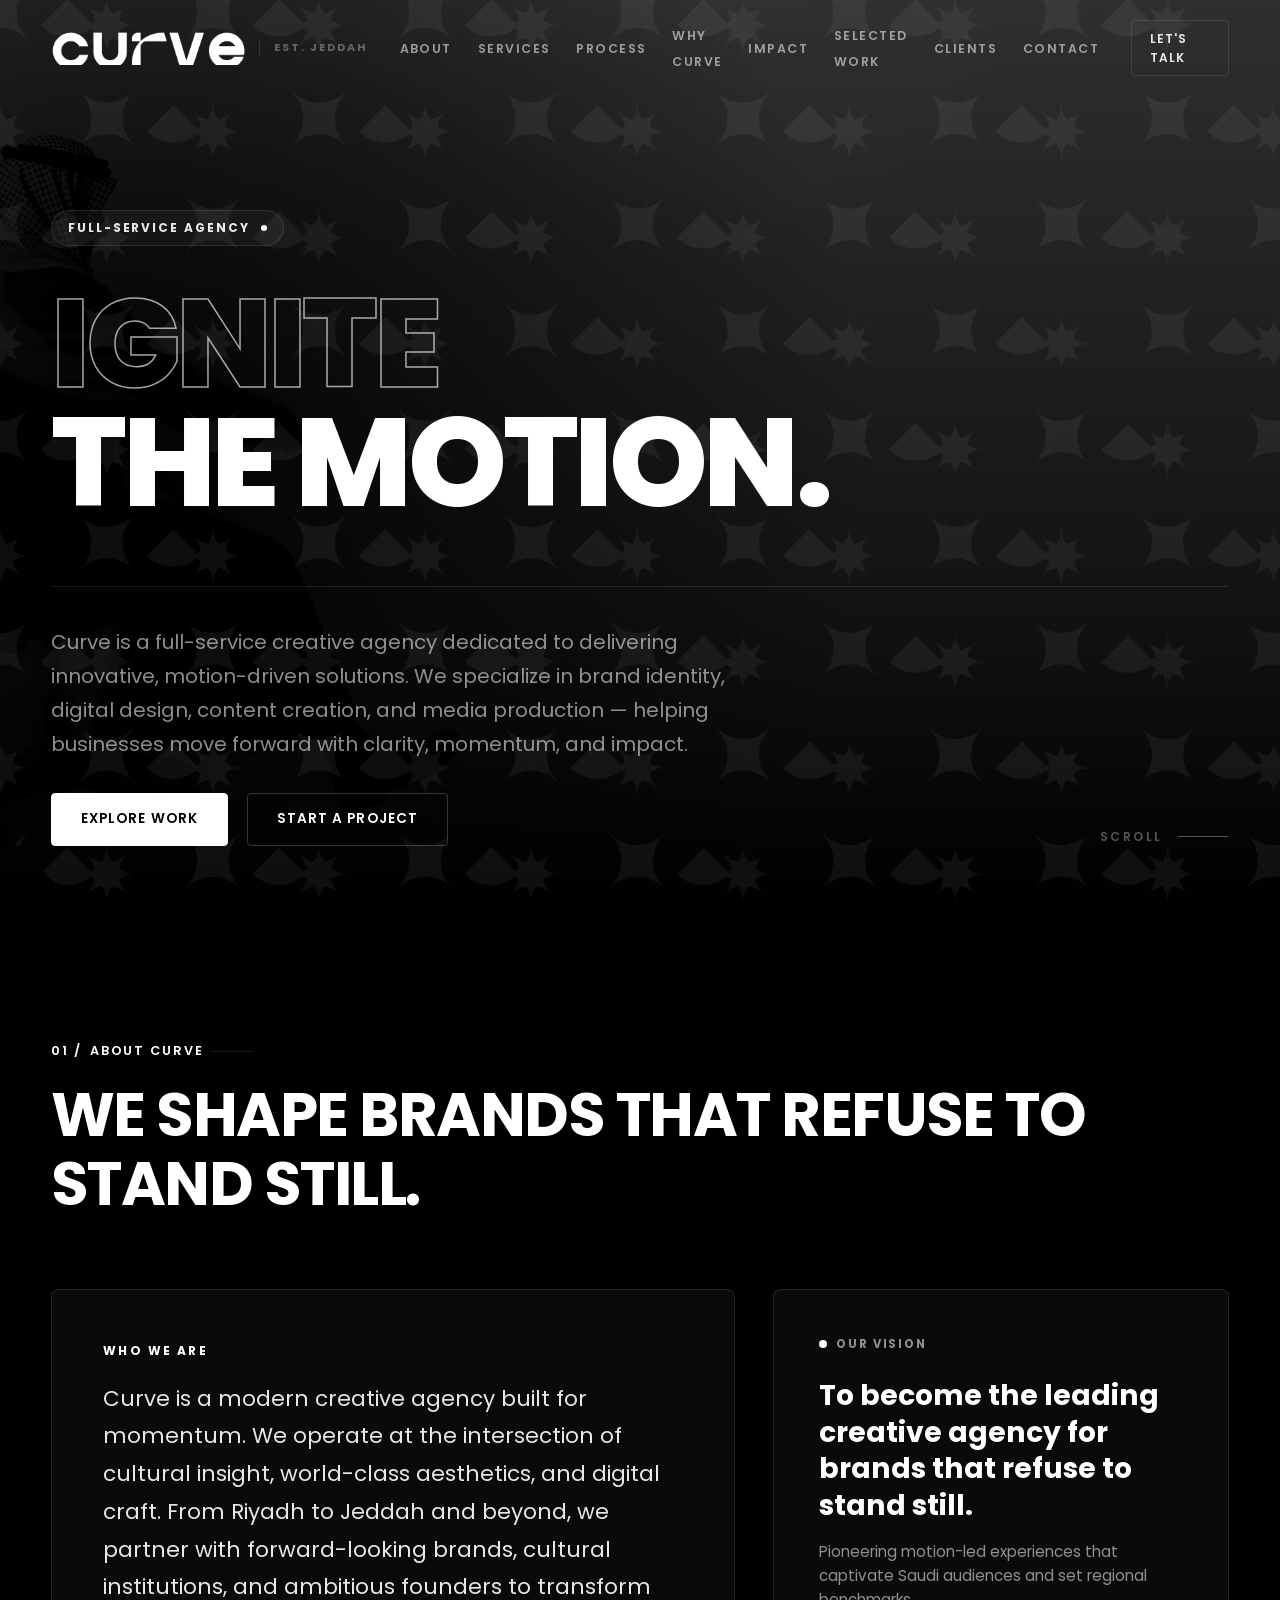
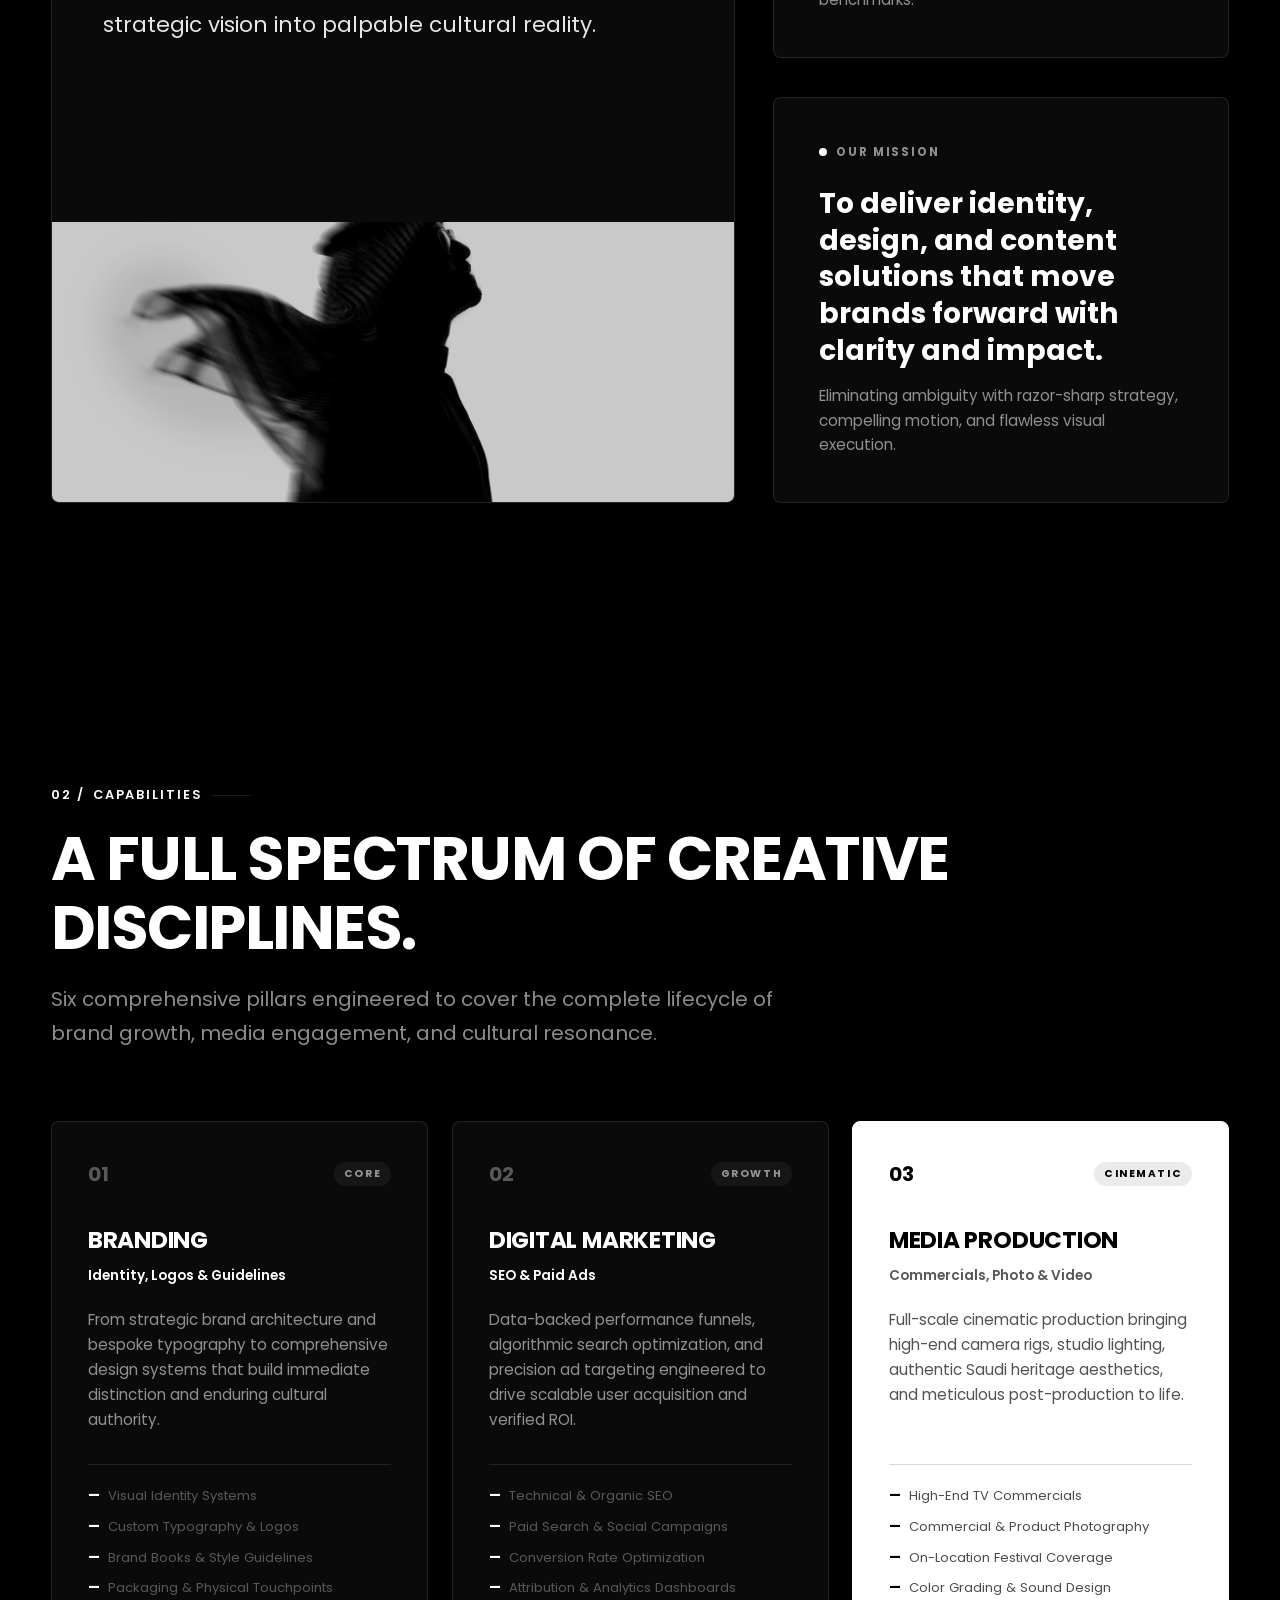
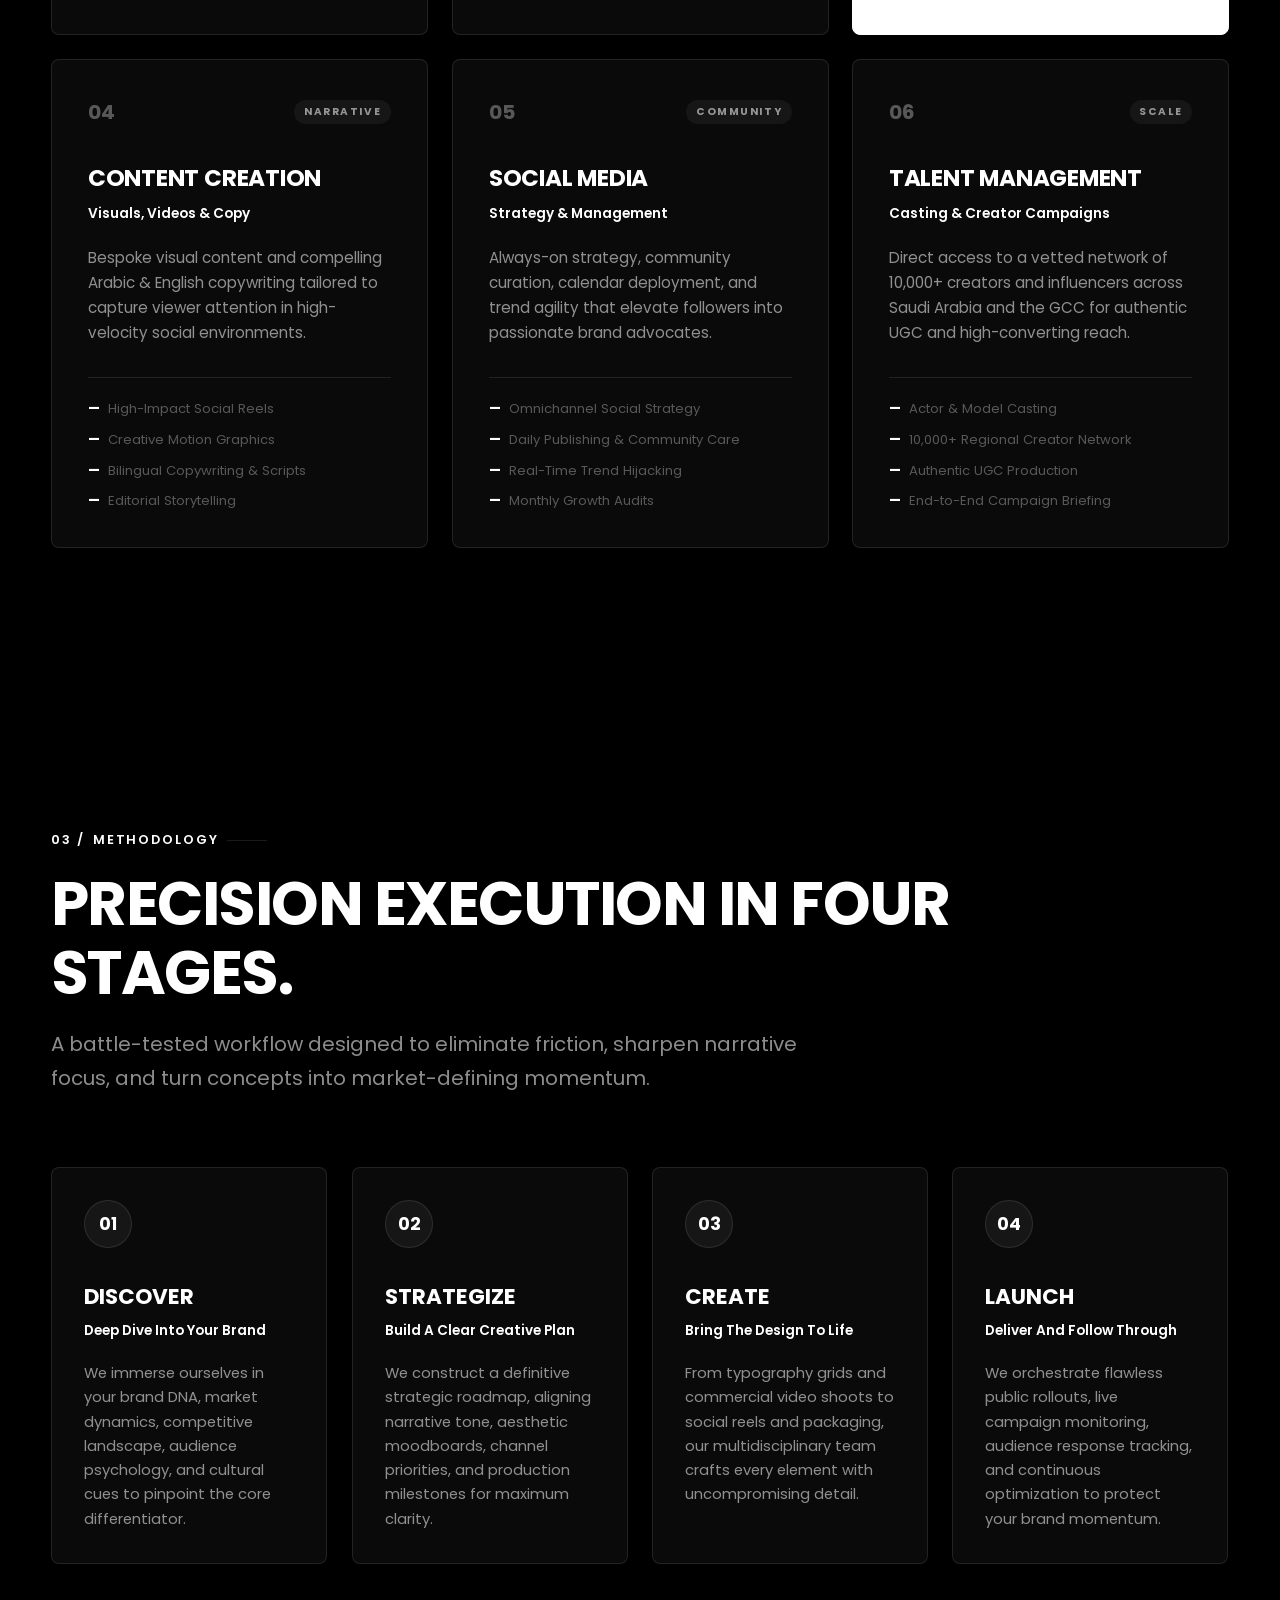
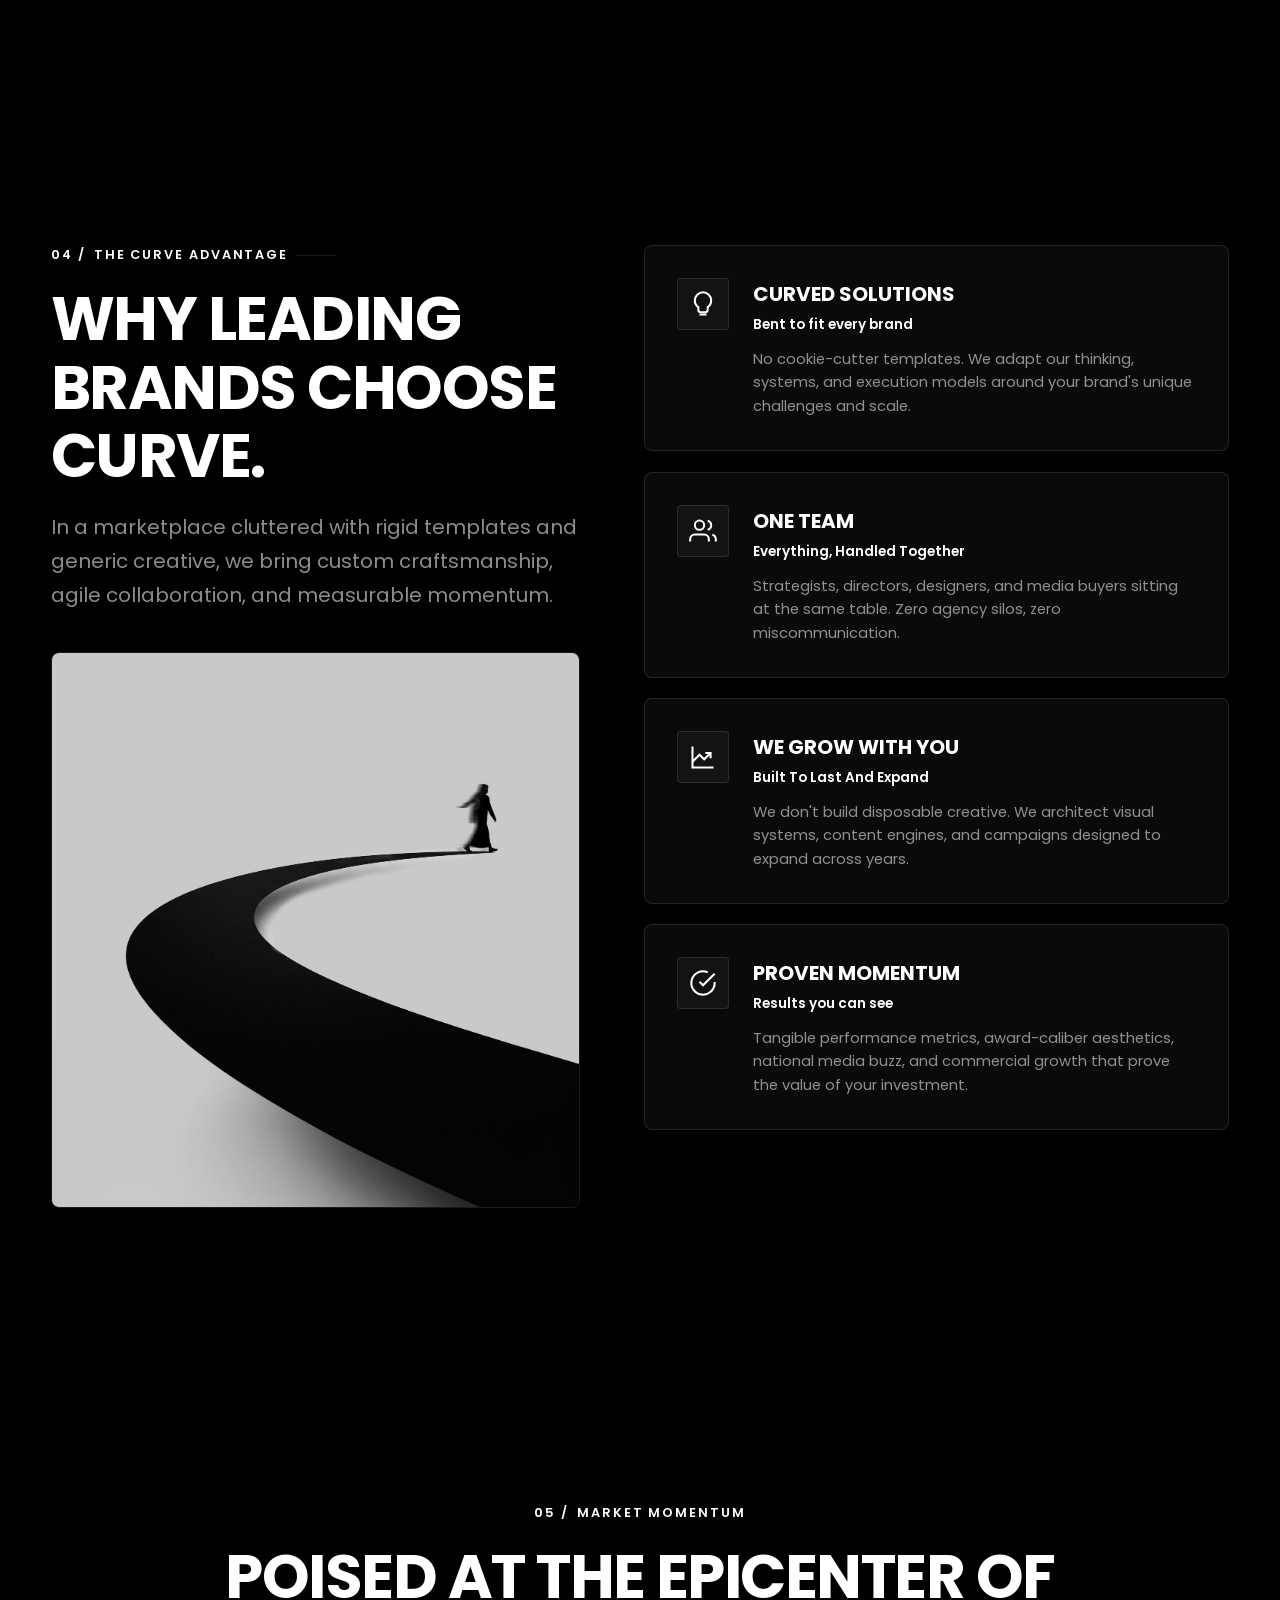
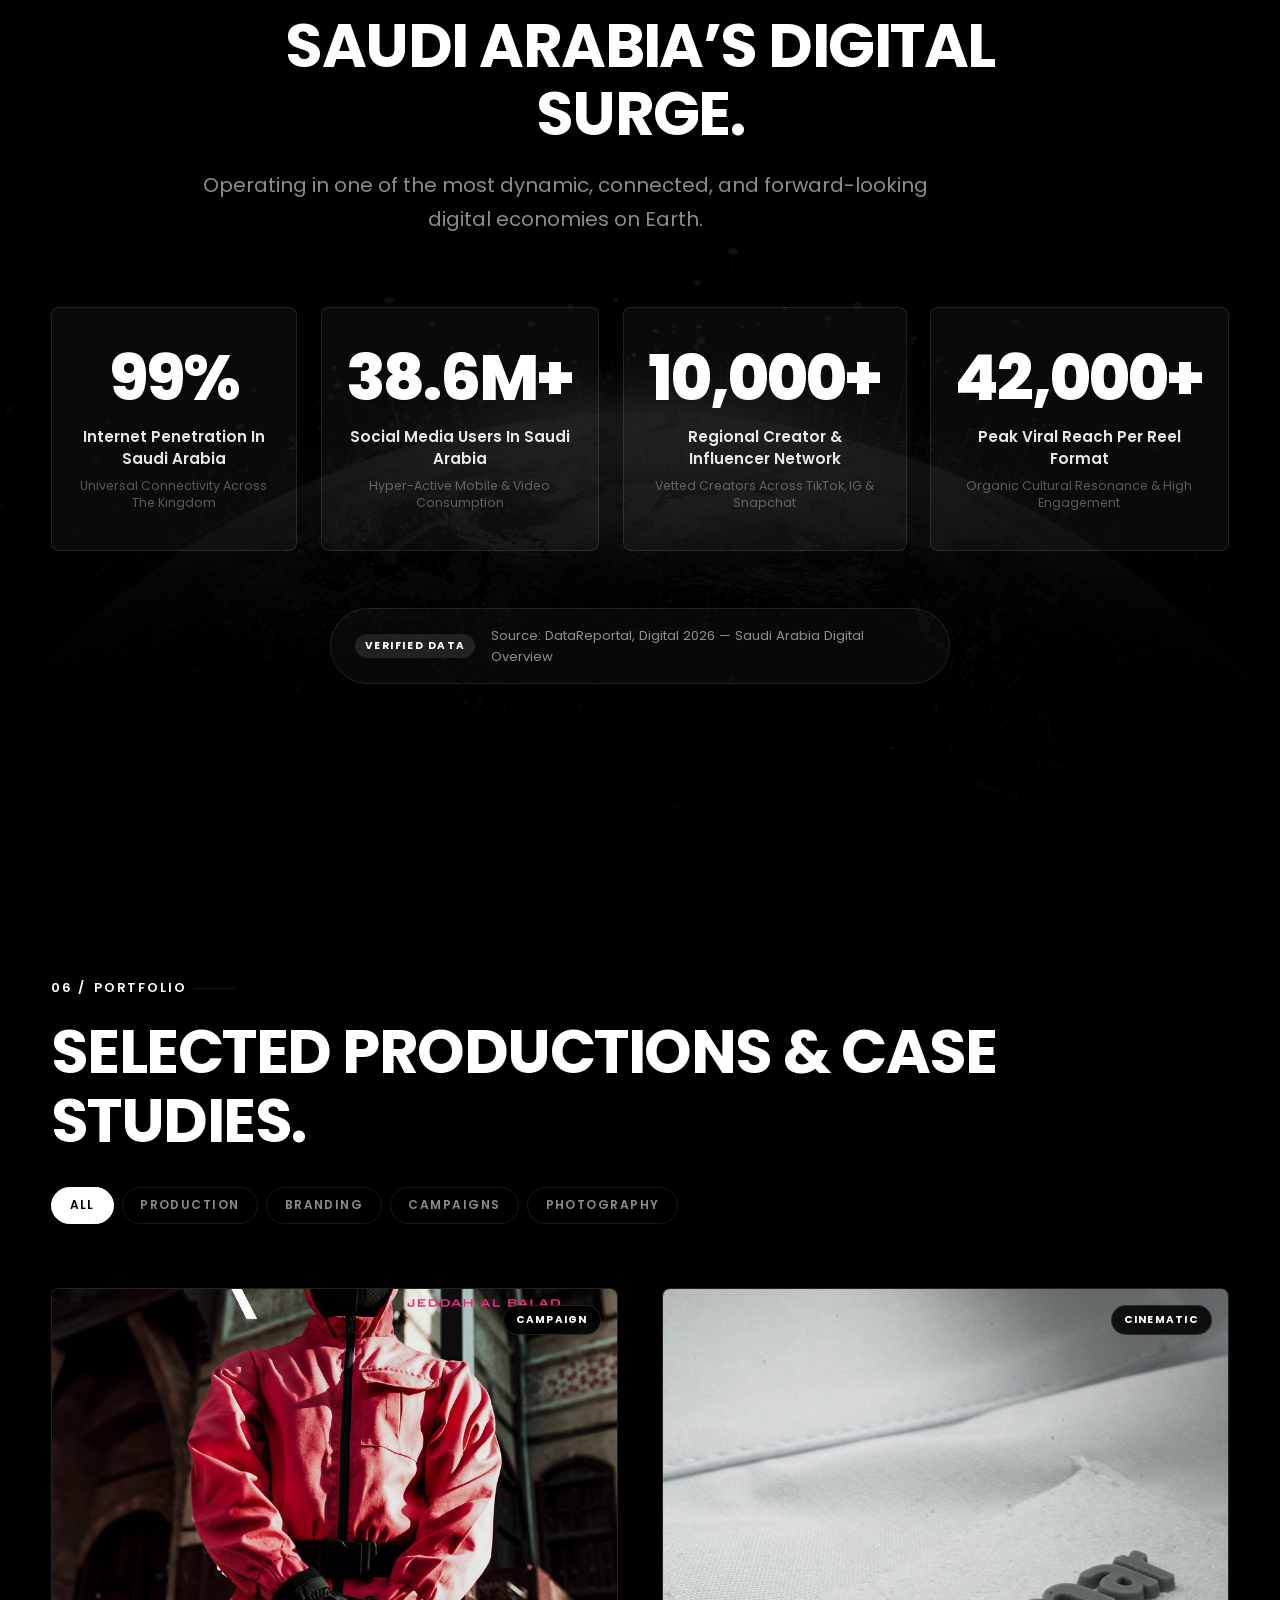
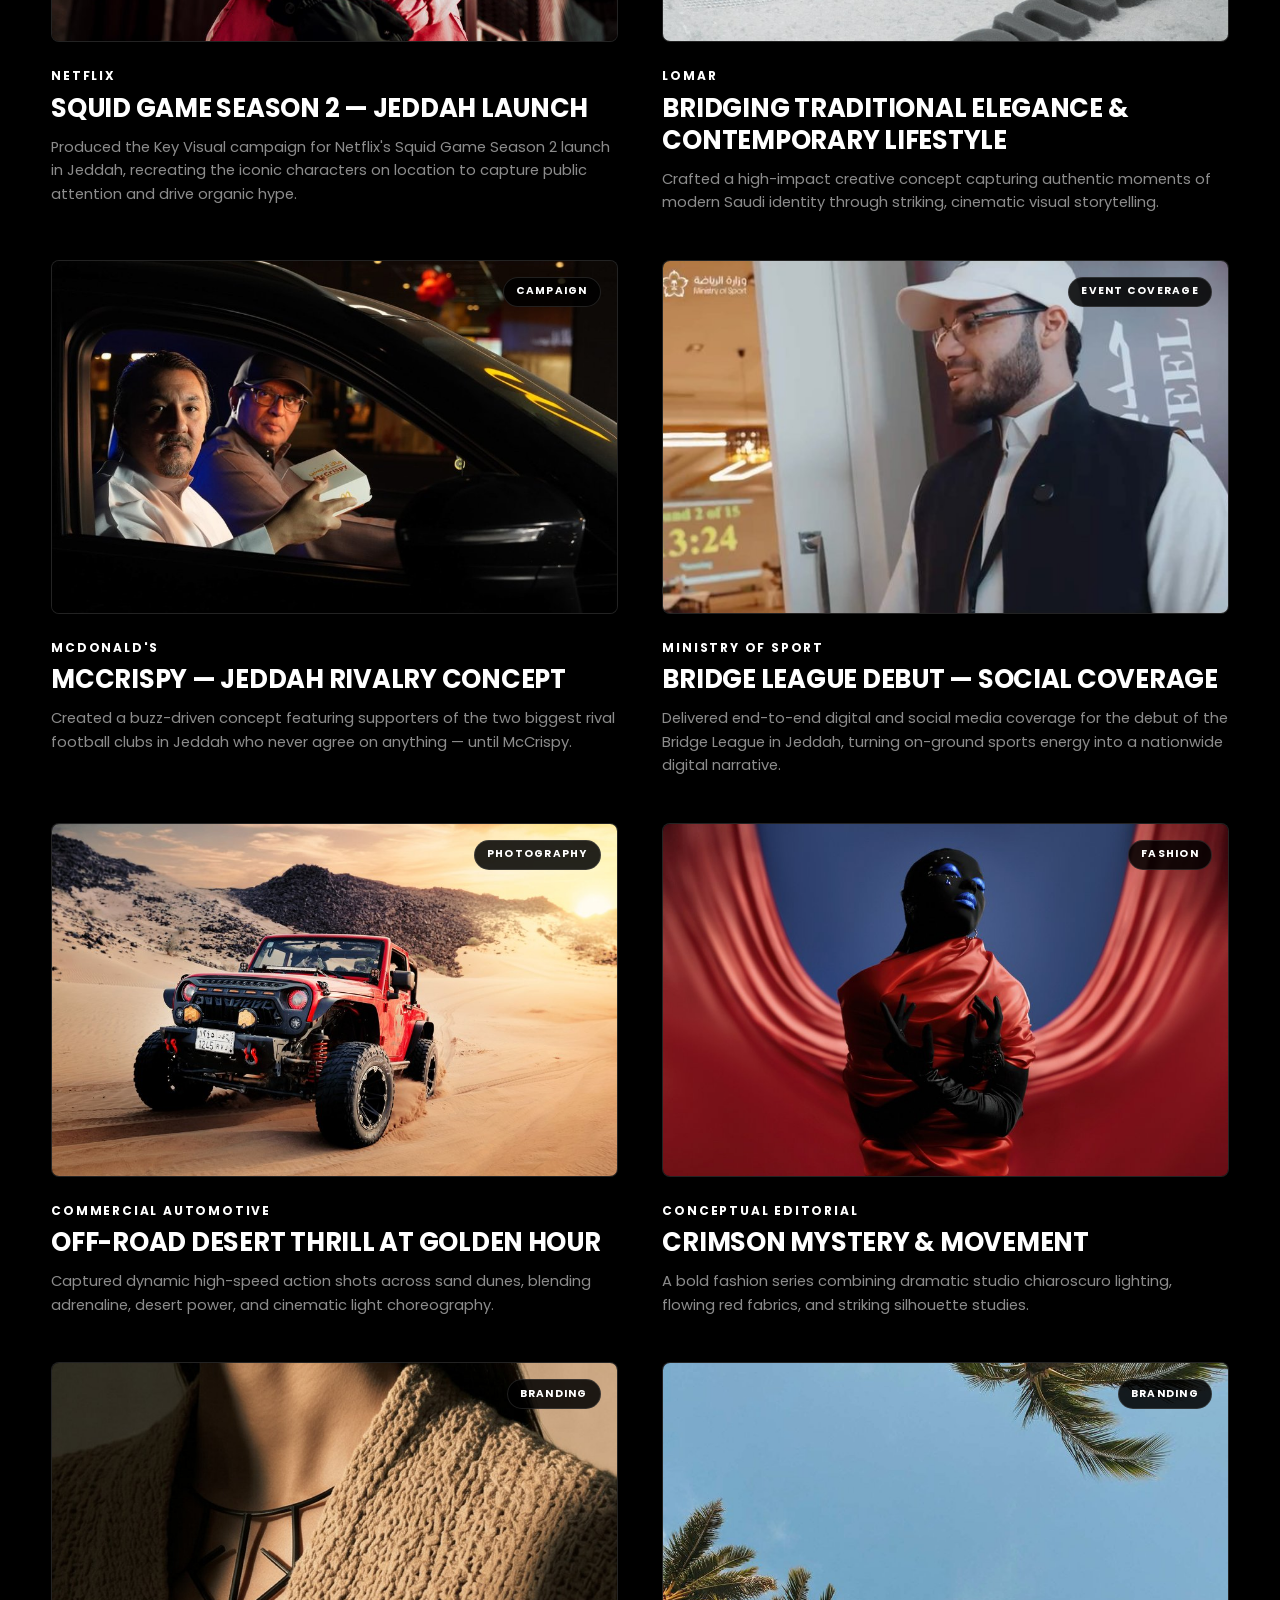
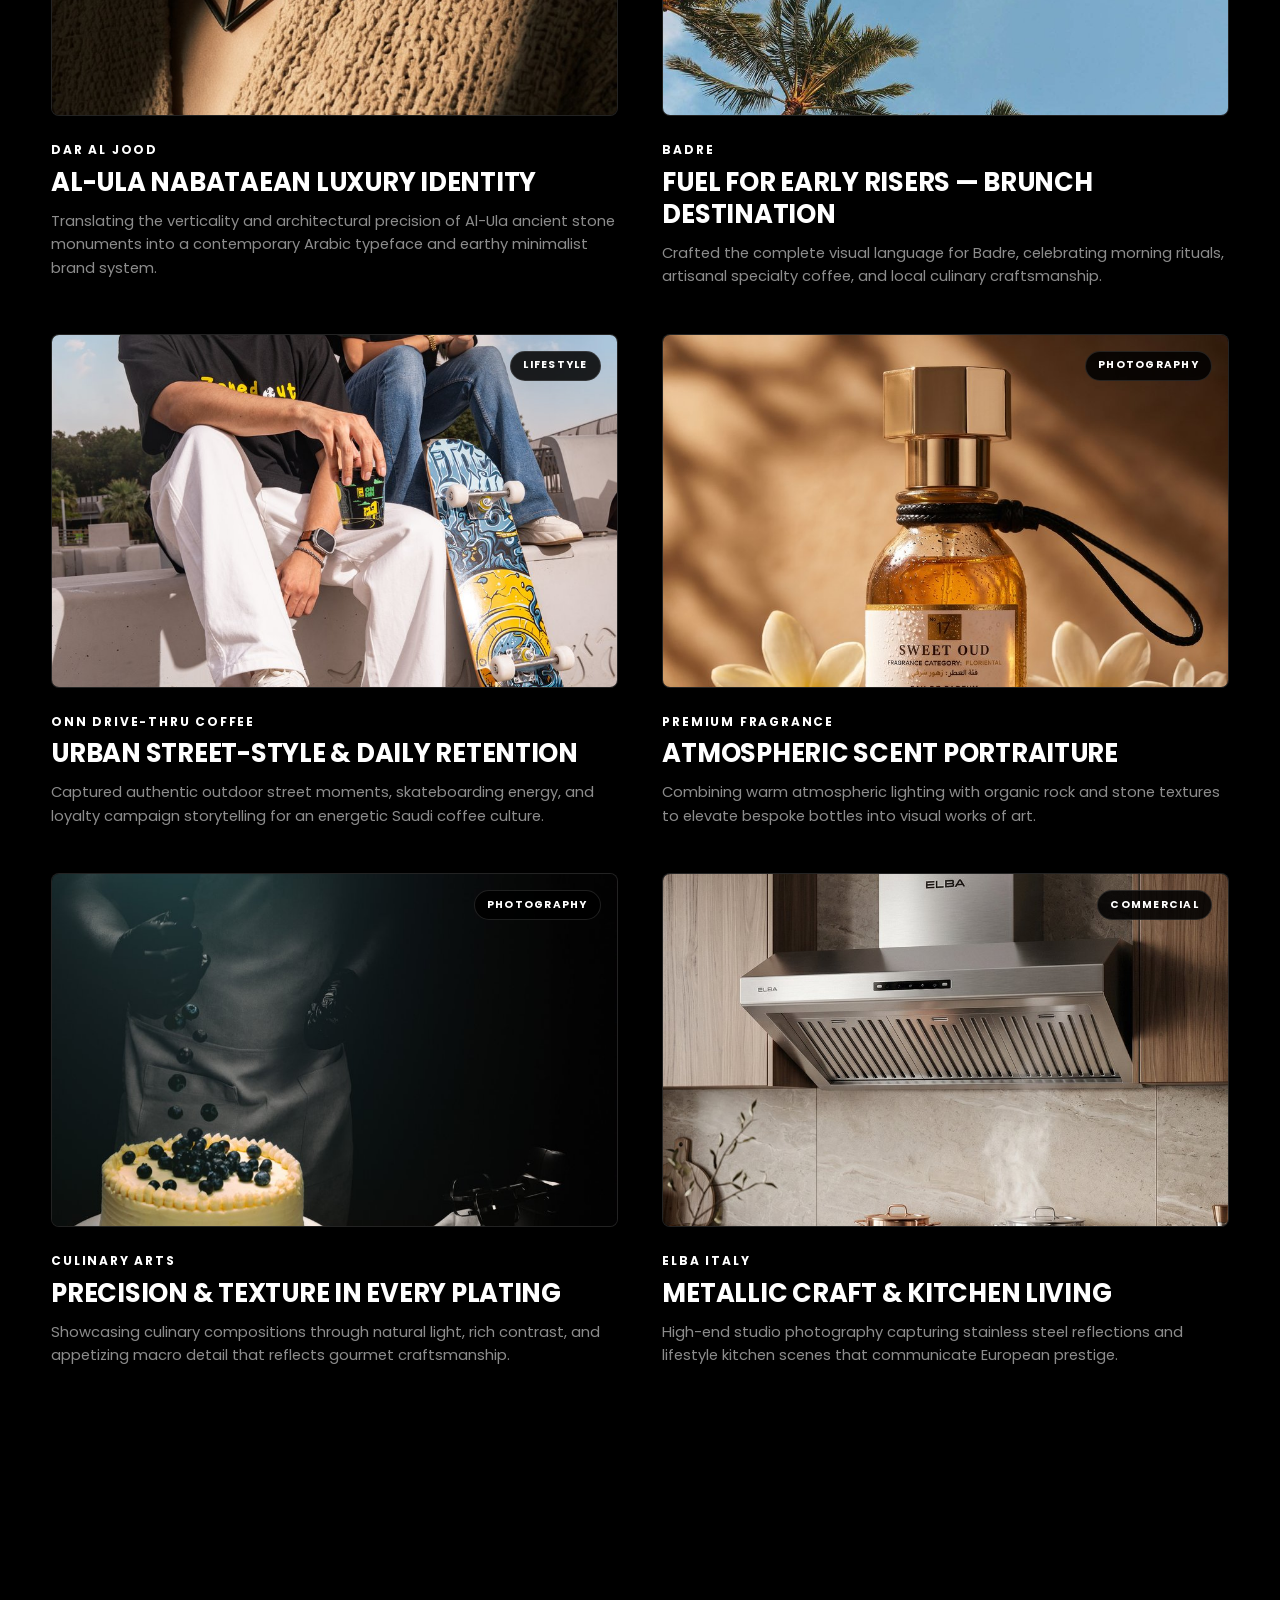
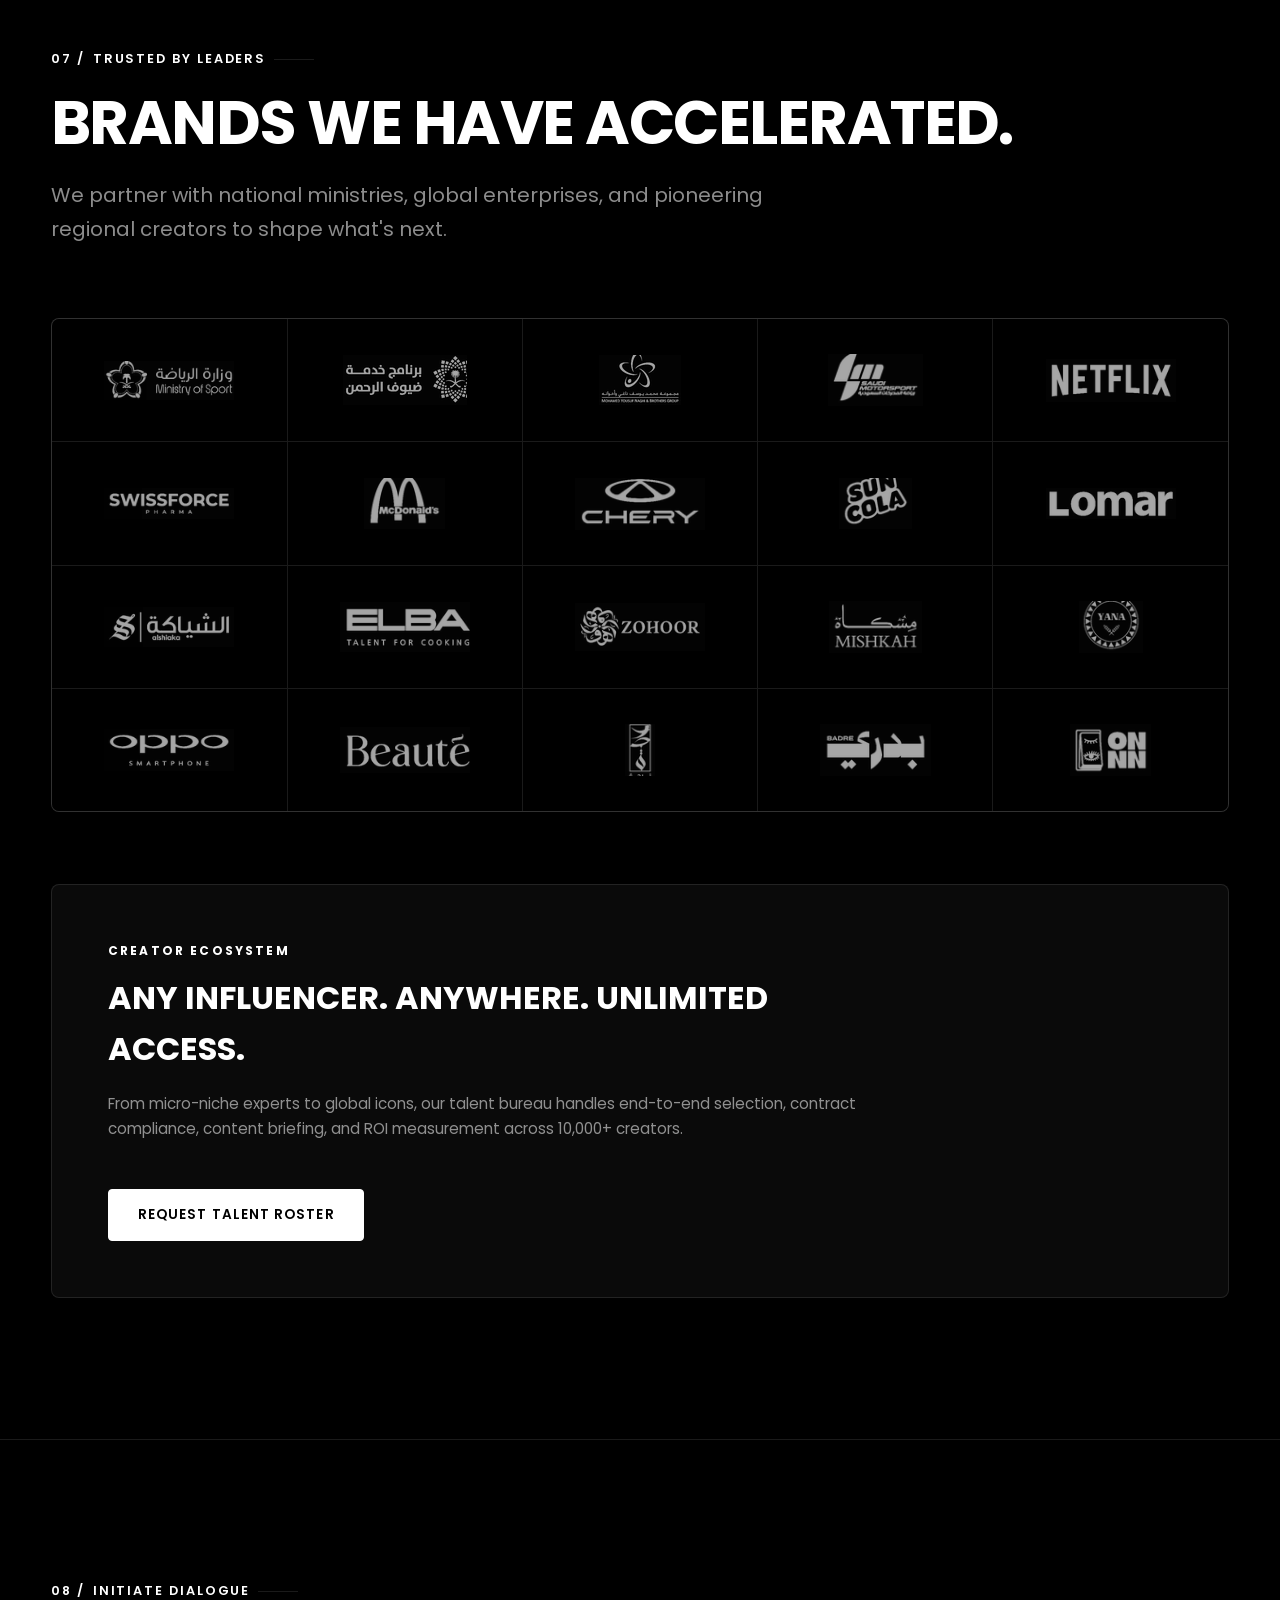
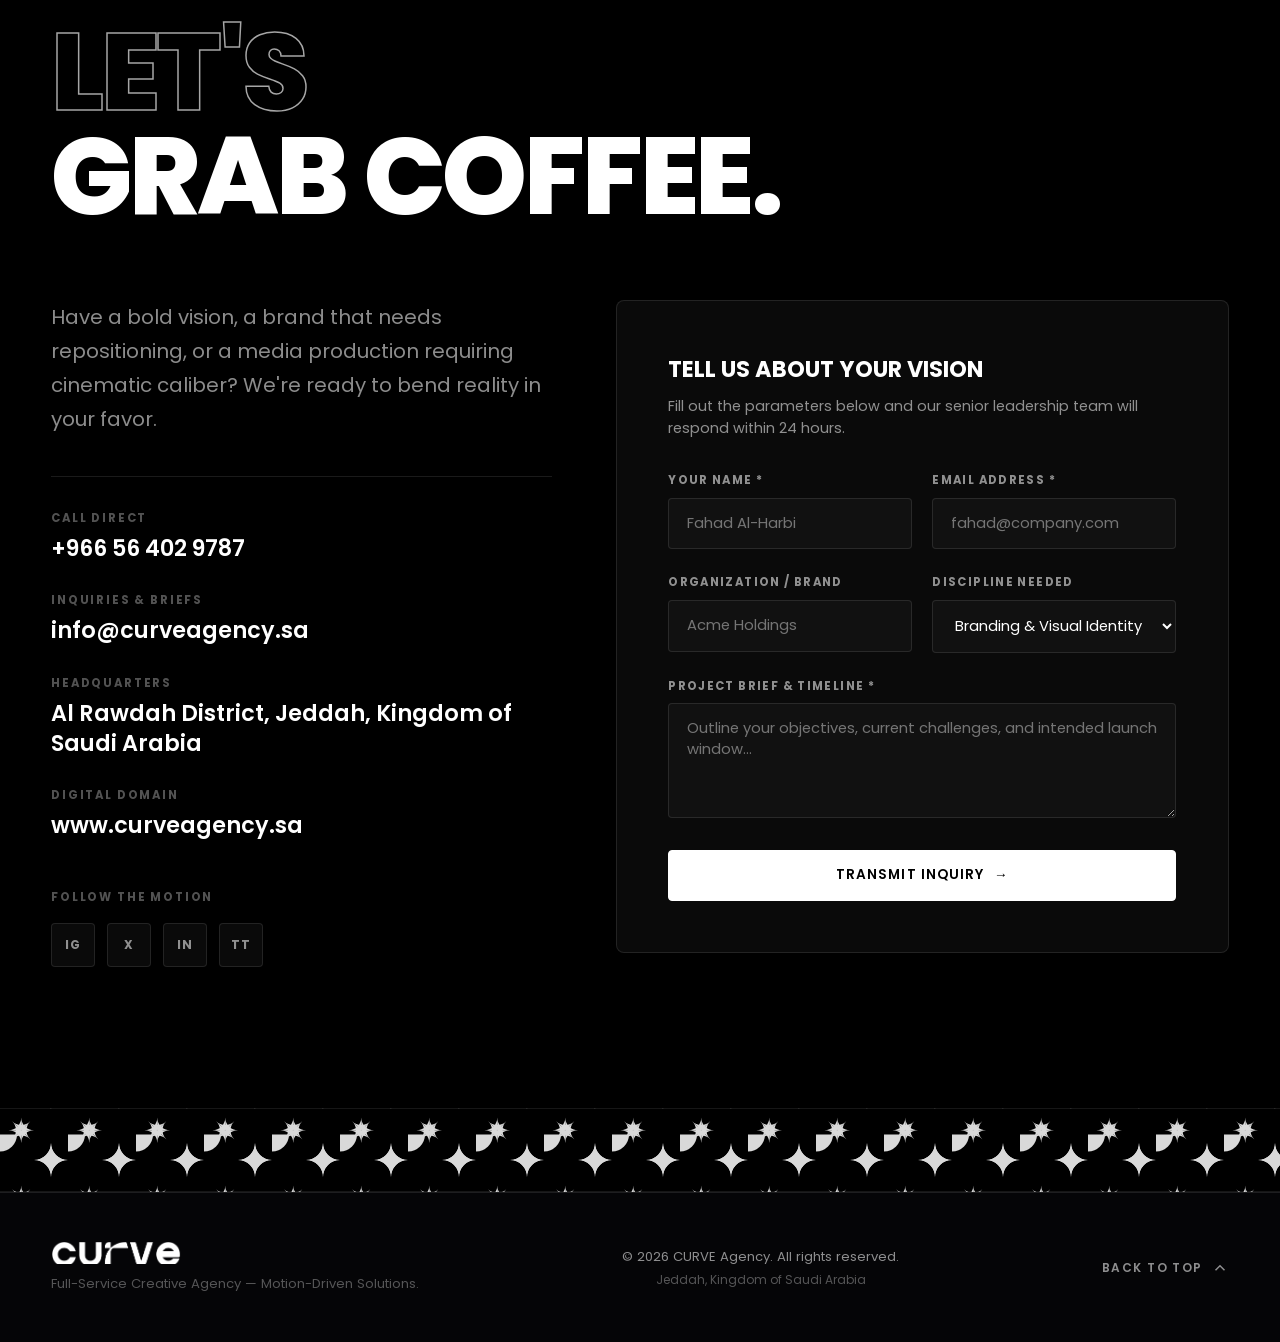
==== index.html @ e5622504 "Brand guideline compliance: monochrome system (#000 + opacity tints), Poppins for Latin, pattern & e" ====
<!DOCTYPE html>
<html lang="en" dir="ltr" data-theme="dark">
<head>
  <meta charset="UTF-8">
  <meta name="viewport" content="width=device-width, initial-scale=1.0">
  <title>CURVE — Agency | وكالة كيرف</title>
  <meta name="description" content="Curve is a full-service creative agency dedicated to delivering innovative, motion-driven solutions. Based in Jeddah, Saudi Arabia.">
  <meta name="keywords" content="Curve Agency, Creative Agency Jeddah, Saudi Arabia, Branding, Media Production, Social Media, Influencer Marketing">
  
  <!-- Favicon -->
  <link rel="icon" type="image/png" href="assets/curve-mark-dark.png">
    <link rel="apple-touch-icon" href="assets/curve-mark-dark.png">

  <!-- Google Fonts: Syne + Plus Jakarta Sans + Tajawal + IBM Plex Sans Arabic -->
  <link rel="preconnect" href="https://fonts.googleapis.com">
  <link rel="preconnect" href="https://fonts.gstatic.com" crossorigin>
  <link href="https://fonts.googleapis.com/css2?family=Poppins:wght@200;300;400;500;600;700;800&family=Cairo:wght@400;600;700&display=swap" rel="stylesheet">

  <link rel="stylesheet" href="styles.css">
</head>
<body>

  <!-- Background Decorative Curved Element -->
  <div class="ambient-glow" aria-hidden="true"></div>

  <!-- Header / Navigation -->
  <header class="site-header" id="header">
    <div class="container header-inner">
      <a href="#hero" class="brand-logo" aria-label="CURVE Agency">
        <img src="assets/curve-wordmark-white.png" alt="CURVE" class="logo-img logo-light" width="130" height="24">
        <span class="brand-location" data-i18n="nav_location">EST. JEDDAH</span>
      </a>

      <nav class="desktop-nav" aria-label="Main Navigation">
        <ul class="nav-links">
          <li><a href="#about" class="nav-link" data-i18n="nav_about">ABOUT</a></li>
          <li><a href="#services" class="nav-link" data-i18n="nav_services">SERVICES</a></li>
          <li><a href="#process" class="nav-link" data-i18n="nav_process">PROCESS</a></li>
          <li><a href="#why-curve" class="nav-link" data-i18n="nav_why">WHY CURVE</a></li>
          <li><a href="#stats" class="nav-link" data-i18n="nav_stats">IMPACT</a></li>
          <li><a href="#work" class="nav-link" data-i18n="nav_work">SELECTED WORK</a></li>
          <li><a href="#partners" class="nav-link" data-i18n="nav_partners">CLIENTS</a></li>
          <li><a href="#contact" class="nav-link" data-i18n="nav_contact">CONTACT</a></li>
        </ul>
      </nav>

      <div class="header-actions">
        <!-- Language Switcher Button -->
        <button id="lang-toggle" class="lang-btn" aria-label="Switch Language" type="button">
          <span class="lang-opt lang-en active">EN</span>
          <span class="lang-divider">/</span>
          <span class="lang-opt lang-ar">عربي</span>
        </button>

        <a href="#contact" class="btn btn-sm btn-outline nav-cta" data-i18n="nav_cta">LET'S TALK</a>

        <!-- Mobile Menu Hamburger -->
        <button id="mobile-toggle" class="mobile-toggle" aria-label="Toggle navigation menu" aria-expanded="false" type="button">
          <span class="hamburger-bar"></span>
          <span class="hamburger-bar"></span>
        </button>
      </div>
    </div>
  </header>

  <!-- Mobile Drawer -->
  <div class="mobile-menu" id="mobile-menu" aria-hidden="true">
    <div class="mobile-menu-inner">
      <ul class="mobile-nav-links">
        <li><a href="#about" class="mobile-nav-link" data-i18n="nav_about">ABOUT</a></li>
        <li><a href="#services" class="mobile-nav-link" data-i18n="nav_services">SERVICES</a></li>
        <li><a href="#process" class="mobile-nav-link" data-i18n="nav_process">PROCESS</a></li>
        <li><a href="#why-curve" class="mobile-nav-link" data-i18n="nav_why">WHY CURVE</a></li>
        <li><a href="#stats" class="mobile-nav-link" data-i18n="nav_stats">IMPACT</a></li>
        <li><a href="#work" class="mobile-nav-link" data-i18n="nav_work">SELECTED WORK</a></li>
        <li><a href="#partners" class="mobile-nav-link" data-i18n="nav_partners">CLIENTS</a></li>
        <li><a href="#contact" class="mobile-nav-link" data-i18n="nav_contact">CONTACT</a></li>
      </ul>
      <div class="mobile-menu-footer">
        <p class="mobile-contact-line">+966 56 402 9787</p>
        <p class="mobile-contact-line">info@curveagency.sa</p>
        <p class="mobile-contact-line" data-i18n="contact_address_val">Al Rawdah District, Jeddah, KSA</p>
      </div>
    </div>
  </div>

  <main>
    <!-- HERO SECTION -->
    <section class="section hero-section" id="hero">
      <div class="hero-bg-visual" aria-hidden="true">
        <img src="assets/web/hero-motion.jpg" alt="" class="hero-bg-img" loading="eager">
        <div class="hero-overlay"></div>
        <div class="brand-pattern" aria-hidden="true"></div>
      </div>

      <div class="container hero-content">
        <div class="hero-tag-wrap reveal">
          <span class="section-tag" data-i18n="hero_badge">FULL-SERVICE AGENCY</span>
          <span class="tag-pulse"></span>
        </div>

        <h1 class="hero-title reveal" data-delay="100">
          <span class="title-outline" data-i18n="hero_title_1">IGNITE</span>
          <span class="title-solid" data-i18n="hero_title_2">THE MOTION.</span>
        </h1>

        <div class="hero-bottom-grid">
          <div class="hero-lead-wrap reveal" data-delay="200">
            <p class="hero-lead" data-i18n="hero_lead">
              Curve is a full-service creative agency dedicated to delivering innovative, motion-driven solutions. We specialize in brand identity, digital design, content creation, and media production — helping businesses move forward with clarity, momentum, and impact.
            </p>
            <div class="hero-cta-group">
              <a href="#work" class="btn btn-primary" data-i18n="hero_btn_work">EXPLORE WORK</a>
              <a href="#contact" class="btn btn-ghost" data-i18n="hero_btn_contact">START A PROJECT</a>
            </div>
          </div>

          <div class="hero-scroll-indicator reveal" data-delay="300">
            <a href="#about" class="scroll-link" aria-label="Scroll to content">
              <span class="scroll-text" data-i18n="hero_scroll">SCROLL</span>
              <span class="scroll-line"></span>
            </a>
          </div>
        </div>
      </div>
    </section>

    <!-- SECTION 01: ABOUT US -->
    <section class="section about-section" id="about">
      <div class="container">
        <div class="section-header reveal">
          <div class="section-idx">01 / <span data-i18n="about_idx_label">ABOUT CURVE</span></div>
          <h2 class="section-headline" data-i18n="about_headline">WE SHAPE BRANDS THAT REFUSE TO STAND STILL.</h2>
        </div>

        <div class="about-grid">
          <div class="about-card-main reveal" data-delay="100">
            <div class="about-text-content">
              <span class="card-eyebrow" data-i18n="about_who_label">WHO WE ARE</span>
              <p class="about-body-text" data-i18n="about_who_text">
                Curve is a modern creative agency built for momentum. We operate at the intersection of cultural insight, world-class aesthetics, and digital craft. From Riyadh to Jeddah and beyond, we partner with forward-looking brands, cultural institutions, and ambitious founders to transform strategic vision into palpable cultural reality.
              </p>
            </div>
            <div class="about-visual-wrap">
              <img src="assets/web/vision-mission.jpg" alt="Curve Vision & Mission" class="about-img" loading="lazy">
            </div>
          </div>

          <div class="about-duo-grid">
            <div class="vision-card card-dark reveal" data-delay="200">
              <div class="card-icon-pill">
                <span class="pill-dot"></span>
                <span class="pill-label" data-i18n="about_vision_title">OUR VISION</span>
              </div>
              <h3 class="card-statement" data-i18n="about_vision_text">
                To become the leading creative agency for brands that refuse to stand still.
              </h3>
              <p class="card-caption" data-i18n="about_vision_caption">
                Pioneering motion-led experiences that captivate Saudi audiences and set regional benchmarks.
              </p>
            </div>

            <div class="mission-card card-dark reveal" data-delay="300">
              <div class="card-icon-pill">
                <span class="pill-dot pill-accent"></span>
                <span class="pill-label" data-i18n="about_mission_title">OUR MISSION</span>
              </div>
              <h3 class="card-statement" data-i18n="about_mission_text">
                To deliver identity, design, and content solutions that move brands forward with clarity and impact.
              </h3>
              <p class="card-caption" data-i18n="about_mission_caption">
                Eliminating ambiguity with razor-sharp strategy, compelling motion, and flawless visual execution.
              </p>
            </div>
          </div>
        </div>
      </div>
    </section>

    <!-- SECTION 02: SERVICES -->
    <section class="section services-section" id="services">
      <div class="container">
        <div class="section-header reveal">
          <div class="section-idx">02 / <span data-i18n="services_idx_label">CAPABILITIES</span></div>
          <h2 class="section-headline" data-i18n="services_headline">A FULL SPECTRUM OF CREATIVE DISCIPLINES.</h2>
          <p class="section-desc" data-i18n="services_desc">
            Six comprehensive pillars engineered to cover the complete lifecycle of brand growth, media engagement, and cultural resonance.
          </p>
        </div>

        <div class="services-grid">
          <!-- Service 1: Branding -->
          <div class="service-card reveal" data-delay="50">
            <div class="service-top">
              <span class="service-num">01</span>
              <span class="service-tag-badge" data-i18n="s1_tag">CORE</span>
            </div>
            <h3 class="service-title" data-i18n="s1_title">BRANDING</h3>
            <div class="service-sub" data-i18n="s1_sub">Identity, Logos & Guidelines</div>
            <p class="service-body" data-i18n="s1_desc">
              From strategic brand architecture and bespoke typography to comprehensive design systems that build immediate distinction and enduring cultural authority.
            </p>
            <ul class="service-items">
              <li data-i18n="s1_li1">Visual Identity Systems</li>
              <li data-i18n="s1_li2">Custom Typography & Logos</li>
              <li data-i18n="s1_li3">Brand Books & Style Guidelines</li>
              <li data-i18n="s1_li4">Packaging & Physical Touchpoints</li>
            </ul>
          </div>

          <!-- Service 2: Digital Marketing -->
          <div class="service-card reveal" data-delay="100">
            <div class="service-top">
              <span class="service-num">02</span>
              <span class="service-tag-badge" data-i18n="s2_tag">GROWTH</span>
            </div>
            <h3 class="service-title" data-i18n="s2_title">DIGITAL MARKETING</h3>
            <div class="service-sub" data-i18n="s2_sub">SEO & Paid Ads</div>
            <p class="service-body" data-i18n="s2_desc">
              Data-backed performance funnels, algorithmic search optimization, and precision ad targeting engineered to drive scalable user acquisition and verified ROI.
            </p>
            <ul class="service-items">
              <li data-i18n="s2_li1">Technical & Organic SEO</li>
              <li data-i18n="s2_li2">Paid Search & Social Campaigns</li>
              <li data-i18n="s2_li3">Conversion Rate Optimization</li>
              <li data-i18n="s2_li4">Attribution & Analytics Dashboards</li>
            </ul>
          </div>

          <!-- Service 3: Media Production -->
          <div class="service-card featured-service reveal" data-delay="150">
            <div class="service-top">
              <span class="service-num">03</span>
              <span class="service-tag-badge highlight" data-i18n="s3_tag">CINEMATIC</span>
            </div>
            <h3 class="service-title" data-i18n="s3_title">MEDIA PRODUCTION</h3>
            <div class="service-sub" data-i18n="s3_sub">Commercials, Photo & Video</div>
            <p class="service-body" data-i18n="s3_desc">
              Full-scale cinematic production bringing high-end camera rigs, studio lighting, authentic Saudi heritage aesthetics, and meticulous post-production to life.
            </p>
            <ul class="service-items">
              <li data-i18n="s3_li1">High-End TV Commercials</li>
              <li data-i18n="s3_li2">Commercial & Product Photography</li>
              <li data-i18n="s3_li3">On-Location Festival Coverage</li>
              <li data-i18n="s3_li4">Color Grading & Sound Design</li>
            </ul>
          </div>

          <!-- Service 4: Content Creation -->
          <div class="service-card reveal" data-delay="200">
            <div class="service-top">
              <span class="service-num">04</span>
              <span class="service-tag-badge" data-i18n="s4_tag">NARRATIVE</span>
            </div>
            <h3 class="service-title" data-i18n="s4_title">CONTENT CREATION</h3>
            <div class="service-sub" data-i18n="s4_sub">Visuals, Videos & Copy</div>
            <p class="service-body" data-i18n="s4_desc">
              Bespoke visual content and compelling Arabic & English copywriting tailored to capture viewer attention in high-velocity social environments.
            </p>
            <ul class="service-items">
              <li data-i18n="s4_li1">High-Impact Social Reels</li>
              <li data-i18n="s4_li2">Creative Motion Graphics</li>
              <li data-i18n="s4_li3">Bilingual Copywriting & Scripts</li>
              <li data-i18n="s4_li4">Editorial Storytelling</li>
            </ul>
          </div>

          <!-- Service 5: Social Media -->
          <div class="service-card reveal" data-delay="250">
            <div class="service-top">
              <span class="service-num">05</span>
              <span class="service-tag-badge" data-i18n="s5_tag">COMMUNITY</span>
            </div>
            <h3 class="service-title" data-i18n="s5_title">SOCIAL MEDIA</h3>
            <div class="service-sub" data-i18n="s5_sub">Strategy & Management</div>
            <p class="service-body" data-i18n="s5_desc">
              Always-on strategy, community curation, calendar deployment, and trend agility that elevate followers into passionate brand advocates.
            </p>
            <ul class="service-items">
              <li data-i18n="s5_li1">Omnichannel Social Strategy</li>
              <li data-i18n="s5_li2">Daily Publishing & Community Care</li>
              <li data-i18n="s5_li3">Real-Time Trend Hijacking</li>
              <li data-i18n="s5_li4">Monthly Growth Audits</li>
            </ul>
          </div>

          <!-- Service 6: Talent & Influencer -->
          <div class="service-card reveal" data-delay="300">
            <div class="service-top">
              <span class="service-num">06</span>
              <span class="service-tag-badge" data-i18n="s6_tag">SCALE</span>
            </div>
            <h3 class="service-title" data-i18n="s6_title">TALENT MANAGEMENT</h3>
            <div class="service-sub" data-i18n="s6_sub">Casting & Creator Campaigns</div>
            <p class="service-body" data-i18n="s6_desc">
              Direct access to a vetted network of 10,000+ creators and influencers across Saudi Arabia and the GCC for authentic UGC and high-converting reach.
            </p>
            <ul class="service-items">
              <li data-i18n="s6_li1">Actor & Model Casting</li>
              <li data-i18n="s6_li2">10,000+ Regional Creator Network</li>
              <li data-i18n="s6_li3">Authentic UGC Production</li>
              <li data-i18n="s6_li4">End-to-End Campaign Briefing</li>
            </ul>
          </div>
        </div>
      </div>
    </section>

    <!-- SECTION 03: PROCESS -->
    <section class="section process-section" id="process">
      <div class="container">
        <div class="section-header reveal">
          <div class="section-idx">03 / <span data-i18n="process_idx_label">METHODOLOGY</span></div>
          <h2 class="section-headline" data-i18n="process_headline">PRECISION EXECUTION IN FOUR STAGES.</h2>
          <p class="section-desc" data-i18n="process_desc">
            A battle-tested workflow designed to eliminate friction, sharpen narrative focus, and turn concepts into market-defining momentum.
          </p>
        </div>

        <div class="process-timeline">
          <!-- Step 1 -->
          <div class="process-step reveal" data-delay="100">
            <div class="step-badge">
              <span class="step-num">01</span>
            </div>
            <div class="step-content">
              <h3 class="step-title" data-i18n="p1_title">DISCOVER</h3>
              <div class="step-subtitle" data-i18n="p1_sub">Deep Dive Into Your Brand</div>
              <p class="step-desc" data-i18n="p1_desc">
                We immerse ourselves in your brand DNA, market dynamics, competitive landscape, audience psychology, and cultural cues to pinpoint the core differentiator.
              </p>
            </div>
          </div>

          <!-- Step 2 -->
          <div class="process-step reveal" data-delay="200">
            <div class="step-badge">
              <span class="step-num">02</span>
            </div>
            <div class="step-content">
              <h3 class="step-title" data-i18n="p2_title">STRATEGIZE</h3>
              <div class="step-subtitle" data-i18n="p2_sub">Build A Clear Creative Plan</div>
              <p class="step-desc" data-i18n="p2_desc">
                We construct a definitive strategic roadmap, aligning narrative tone, aesthetic moodboards, channel priorities, and production milestones for maximum clarity.
              </p>
            </div>
          </div>

          <!-- Step 3 -->
          <div class="process-step reveal" data-delay="300">
            <div class="step-badge">
              <span class="step-num">03</span>
            </div>
            <div class="step-content">
              <h3 class="step-title" data-i18n="p3_title">CREATE</h3>
              <div class="step-subtitle" data-i18n="p3_sub">Bring The Design To Life</div>
              <p class="step-desc" data-i18n="p3_desc">
                From typography grids and commercial video shoots to social reels and packaging, our multidisciplinary team crafts every element with uncompromising detail.
              </p>
            </div>
          </div>

          <!-- Step 4 -->
          <div class="process-step reveal" data-delay="400">
            <div class="step-badge">
              <span class="step-num">04</span>
            </div>
            <div class="step-content">
              <h3 class="step-title" data-i18n="p4_title">LAUNCH</h3>
              <div class="step-subtitle" data-i18n="p4_sub">Deliver And Follow Through</div>
              <p class="step-desc" data-i18n="p4_desc">
                We orchestrate flawless public rollouts, live campaign monitoring, audience response tracking, and continuous optimization to protect your brand momentum.
              </p>
            </div>
          </div>
        </div>
      </div>
    </section>

    <!-- SECTION 04: WHY CURVE -->
    <section class="section why-section" id="why-curve">
      <div class="container">
        <div class="why-layout-grid">
          <div class="why-left-content reveal">
            <div class="section-idx">04 / <span data-i18n="why_idx_label">THE CURVE ADVANTAGE</span></div>
            <h2 class="section-headline" data-i18n="why_headline">WHY LEADING BRANDS CHOOSE CURVE.</h2>
            <p class="why-lead-text" data-i18n="why_lead">
              In a marketplace cluttered with rigid templates and generic creative, we bring custom craftsmanship, agile collaboration, and measurable momentum.
            </p>
            <div class="why-road-visual">
              <img src="assets/web/why-curve-road.jpg" alt="Curve Road To Success" class="why-road-img" loading="lazy">
            </div>
          </div>

          <div class="why-cards-col">
            <!-- Point 1 -->
            <div class="why-card reveal" data-delay="100">
              <div class="why-card-icon">
                <svg width="28" height="28" viewBox="0 0 24 24" fill="none" stroke="currentColor" stroke-width="1.75">
                  <path d="M12 2a7 7 0 0 1 7 7c0 2.38-1.19 4.47-3 5.74V17a2 2 0 0 1-2 2h-4a2 2 0 0 1-2-2v-2.26C6.19 13.47 5 11.38 5 9a7 7 0 0 1 7-7z"></path>
                  <path d="M9 21h6"></path>
                </svg>
              </div>
              <div class="why-card-text">
                <h3 class="why-card-title" data-i18n="w1_title">CURVED SOLUTIONS</h3>
                <div class="why-card-sub" data-i18n="w1_sub">Bent to fit every brand</div>
                <p class="why-card-body" data-i18n="w1_desc">
                  No cookie-cutter templates. We adapt our thinking, systems, and execution models around your brand's unique challenges and scale.
                </p>
              </div>
            </div>

            <!-- Point 2 -->
            <div class="why-card reveal" data-delay="200">
              <div class="why-card-icon">
                <svg width="28" height="28" viewBox="0 0 24 24" fill="none" stroke="currentColor" stroke-width="1.75">
                  <path d="M17 21v-2a4 4 0 0 0-4-4H5a4 4 0 0 0-4 4v2"></path>
                  <circle cx="9" cy="7" r="4"></circle>
                  <path d="M23 21v-2a4 4 0 0 0-3-3.87"></path>
                  <path d="M16 3.13a4 4 0 0 1 0 7.75"></path>
                </svg>
              </div>
              <div class="why-card-text">
                <h3 class="why-card-title" data-i18n="w2_title">ONE TEAM</h3>
                <div class="why-card-sub" data-i18n="w2_sub">Everything, Handled Together</div>
                <p class="why-card-body" data-i18n="w2_desc">
                  Strategists, directors, designers, and media buyers sitting at the same table. Zero agency silos, zero miscommunication.
                </p>
              </div>
            </div>

            <!-- Point 3 -->
            <div class="why-card reveal" data-delay="300">
              <div class="why-card-icon">
                <svg width="28" height="28" viewBox="0 0 24 24" fill="none" stroke="currentColor" stroke-width="1.75">
                  <path d="M3 3v18h18"></path>
                  <path d="M18.5 8.5 13 14l-4-4-6 6"></path>
                  <path d="M14 8.5h4.5V13"></path>
                </svg>
              </div>
              <div class="why-card-text">
                <h3 class="why-card-title" data-i18n="w3_title">WE GROW WITH YOU</h3>
                <div class="why-card-sub" data-i18n="w3_sub">Built To Last And Expand</div>
                <p class="why-card-body" data-i18n="w3_desc">
                  We don't build disposable creative. We architect visual systems, content engines, and campaigns designed to expand across years.
                </p>
              </div>
            </div>

            <!-- Point 4 -->
            <div class="why-card reveal" data-delay="400">
              <div class="why-card-icon">
                <svg width="28" height="28" viewBox="0 0 24 24" fill="none" stroke="currentColor" stroke-width="1.75">
                  <path d="M22 11.08V12a10 10 0 1 1-5.93-9.14"></path>
                  <polyline points="22 4 12 14.01 9 11.01"></polyline>
                </svg>
              </div>
              <div class="why-card-text">
                <h3 class="why-card-title" data-i18n="w4_title">PROVEN MOMENTUM</h3>
                <div class="why-card-sub" data-i18n="w4_sub">Results you can see</div>
                <p class="why-card-body" data-i18n="w4_desc">
                  Tangible performance metrics, award-caliber aesthetics, national media buzz, and commercial growth that prove the value of your investment.
                </p>
              </div>
            </div>
          </div>
        </div>
      </div>
    </section>

    <!-- SECTION 05: STATS & IMPACT -->
    <section class="section stats-section" id="stats">
      <div class="stats-bg-visual" aria-hidden="true">
        <img src="assets/web/stats-globe.jpg" alt="" class="stats-bg-img" loading="lazy">
        <div class="stats-overlay"></div>
      </div>

      <div class="container stats-inner">
        <div class="section-header stats-header reveal">
          <div class="section-idx light">05 / <span data-i18n="stats_idx_label">MARKET MOMENTUM</span></div>
          <h2 class="section-headline light" data-i18n="stats_headline">POISED AT THE EPICENTER OF SAUDI ARABIA’S DIGITAL SURGE.</h2>
          <p class="section-desc light" data-i18n="stats_desc">
            Operating in one of the most dynamic, connected, and forward-looking digital economies on Earth.
          </p>
        </div>

        <div class="stats-counter-grid">
          <!-- Stat 1 -->
          <div class="stat-card reveal" data-delay="100">
            <div class="stat-number-wrap">
              <span class="stat-num" data-target="99">99</span><span class="stat-symbol">%</span>
            </div>
            <div class="stat-label" data-i18n="stat1_label">Internet Penetration In Saudi Arabia</div>
            <div class="stat-sublabel" data-i18n="stat1_sub">Universal Connectivity Across The Kingdom</div>
          </div>

          <!-- Stat 2 -->
          <div class="stat-card reveal" data-delay="200">
            <div class="stat-number-wrap">
              <span class="stat-num" data-target="38.6" data-decimals="1">38.6</span><span class="stat-symbol">M+</span>
            </div>
            <div class="stat-label" data-i18n="stat2_label">Social Media Users In Saudi Arabia</div>
            <div class="stat-sublabel" data-i18n="stat2_sub">Hyper-Active Mobile & Video Consumption</div>
          </div>

          <!-- Stat 3 -->
          <div class="stat-card reveal" data-delay="300">
            <div class="stat-number-wrap">
              <span class="stat-num" data-target="10000">10,000</span><span class="stat-symbol">+</span>
            </div>
            <div class="stat-label" data-i18n="stat3_label">Regional Creator & Influencer Network</div>
            <div class="stat-sublabel" data-i18n="stat3_sub">Vetted Creators Across TikTok, IG & Snapchat</div>
          </div>

          <!-- Stat 4 -->
          <div class="stat-card reveal" data-delay="400">
            <div class="stat-number-wrap">
              <span class="stat-num" data-target="42000">42,000</span><span class="stat-symbol">+</span>
            </div>
            <div class="stat-label" data-i18n="stat4_label">Peak Viral Reach Per Reel Format</div>
            <div class="stat-sublabel" data-i18n="stat4_sub">Organic Cultural Resonance & High Engagement</div>
          </div>
        </div>

        <div class="stats-source-bar reveal" data-delay="500">
          <span class="source-tag" data-i18n="stats_verified">VERIFIED DATA</span>
          <p class="source-text" data-i18n="stats_source">Source: DataReportal, Digital 2026 — Saudi Arabia Digital Overview</p>
        </div>
      </div>
    </section>

    <!-- SECTION 06: SELECTED WORK -->
    <section class="section work-section" id="work">
      <div class="container">
        <div class="work-header-row reveal">
          <div>
            <div class="section-idx">06 / <span data-i18n="work_idx_label">PORTFOLIO</span></div>
            <h2 class="section-headline" data-i18n="work_headline">SELECTED PRODUCTIONS & CASE STUDIES.</h2>
          </div>

          <!-- Portfolio Filter Controls -->
          <div class="work-filters" role="tablist" aria-label="Portfolio Category Filter">
            <button class="filter-btn active" data-filter="all" role="tab" aria-selected="true" data-i18n="filter_all">ALL</button>
            <button class="filter-btn" data-filter="production" role="tab" aria-selected="false" data-i18n="filter_prod">PRODUCTION</button>
            <button class="filter-btn" data-filter="branding" role="tab" aria-selected="false" data-i18n="filter_brand">BRANDING</button>
            <button class="filter-btn" data-filter="campaign" role="tab" aria-selected="false" data-i18n="filter_camp">CAMPAIGNS</button>
            <button class="filter-btn" data-filter="photography" role="tab" aria-selected="false" data-i18n="filter_photo">PHOTOGRAPHY</button>
          </div>
        </div>

        <div class="work-grid" id="work-grid">
          <!-- Work 1: Netflix Squid Game S2 -->
          <article class="work-card" data-category="campaign production" data-index="1">
            <div class="work-visual">
              <img src="assets/web/work-netflix.jpg" alt="Netflix Squid Game 2 Jeddah Launch" class="work-img" loading="lazy">
              <div class="work-badge" data-i18n="cat_campaign">CAMPAIGN</div>
            </div>
            <div class="work-info">
              <span class="work-client" data-i18n="w_netflix_client">NETFLIX</span>
              <h3 class="work-title" data-i18n="w_netflix_title">SQUID GAME SEASON 2 — JEDDAH LAUNCH</h3>
              <p class="work-desc" data-i18n="w_netflix_desc">
                Produced the Key Visual campaign for Netflix's Squid Game Season 2 launch in Jeddah, recreating the iconic characters on location to capture public attention and drive organic hype.
              </p>
            </div>
          </article>

          <!-- Work 2: Lomar -->
          <article class="work-card" data-category="campaign production photography" data-index="2">
            <div class="work-visual">
              <img src="assets/web/work-lomar.jpg" alt="Lomar Campaign" class="work-img" loading="lazy">
              <div class="work-badge" data-i18n="cat_cinematic">CINEMATIC</div>
            </div>
            <div class="work-info">
              <span class="work-client" data-i18n="w_lomar_client">LOMAR</span>
              <h3 class="work-title" data-i18n="w_lomar_title">BRIDGING TRADITIONAL ELEGANCE & CONTEMPORARY LIFESTYLE</h3>
              <p class="work-desc" data-i18n="w_lomar_desc">
                Crafted a high-impact creative concept capturing authentic moments of modern Saudi identity through striking, cinematic visual storytelling.
              </p>
            </div>
          </article>

          <!-- Work 3: McDonald's McCrispy -->
          <article class="work-card" data-category="campaign" data-index="3">
            <div class="work-visual">
              <img src="assets/web/work-mcdonalds.jpg" alt="McDonald's McCrispy Campaign" class="work-img" loading="lazy">
              <div class="work-badge" data-i18n="cat_campaign">CAMPAIGN</div>
            </div>
            <div class="work-info">
              <span class="work-client" data-i18n="w_mcd_client">MCDONALD'S</span>
              <h3 class="work-title" data-i18n="w_mcd_title">MCCRISPY — JEDDAH RIVALRY CONCEPT</h3>
              <p class="work-desc" data-i18n="w_mcd_desc">
                Created a buzz-driven concept featuring supporters of the two biggest rival football clubs in Jeddah who never agree on anything — until McCrispy.
              </p>
            </div>
          </article>

          <!-- Work 4: Ministry of Sport -->
          <article class="work-card" data-category="production campaign" data-index="4">
            <div class="work-visual">
              <img src="assets/web/work-sport.jpg" alt="Ministry of Sport Bridge League" class="work-img" loading="lazy">
              <div class="work-badge" data-i18n="cat_coverage">EVENT COVERAGE</div>
            </div>
            <div class="work-info">
              <span class="work-client" data-i18n="w_sport_client">MINISTRY OF SPORT</span>
              <h3 class="work-title" data-i18n="w_sport_title">BRIDGE LEAGUE DEBUT — SOCIAL COVERAGE</h3>
              <p class="work-desc" data-i18n="w_sport_desc">
                Delivered end-to-end digital and social media coverage for the debut of the Bridge League in Jeddah, turning on-ground sports energy into a nationwide digital narrative.
              </p>
            </div>
          </article>

          <!-- Work 5: Automotive Photography -->
          <article class="work-card" data-category="photography production" data-index="5">
            <div class="work-visual">
              <img src="assets/web/work-automotive.jpg" alt="Automotive Off-Road Photography" class="work-img" loading="lazy">
              <div class="work-badge" data-i18n="cat_photo">PHOTOGRAPHY</div>
            </div>
            <div class="work-info">
              <span class="work-client" data-i18n="w_auto_client">COMMERCIAL AUTOMOTIVE</span>
              <h3 class="work-title" data-i18n="w_auto_title">OFF-ROAD DESERT THRILL AT GOLDEN HOUR</h3>
              <p class="work-desc" data-i18n="w_auto_desc">
                Captured dynamic high-speed action shots across sand dunes, blending adrenaline, desert power, and cinematic light choreography.
              </p>
            </div>
          </article>

          <!-- Work 6: Fashion Series -->
          <article class="work-card" data-category="photography production" data-index="6">
            <div class="work-visual">
              <img src="assets/web/work-fashion.jpg" alt="Conceptual Fashion Series" class="work-img" loading="lazy">
              <div class="work-badge" data-i18n="cat_fashion">FASHION</div>
            </div>
            <div class="work-info">
              <span class="work-client" data-i18n="w_fashion_client">CONCEPTUAL EDITORIAL</span>
              <h3 class="work-title" data-i18n="w_fashion_title">CRIMSON MYSTERY & MOVEMENT</h3>
              <p class="work-desc" data-i18n="w_fashion_desc">
                A bold fashion series combining dramatic studio chiaroscuro lighting, flowing red fabrics, and striking silhouette studies.
              </p>
            </div>
          </article>

          <!-- Work 7: Dar Al Jood Branding -->
          <article class="work-card" data-category="branding" data-index="7">
            <div class="work-visual">
              <img src="assets/web/work-daraljood.jpg" alt="Dar Al Jood Visual Identity" class="work-img" loading="lazy">
              <div class="work-badge" data-i18n="cat_brand">BRANDING</div>
            </div>
            <div class="work-info">
              <span class="work-client" data-i18n="w_dar_client">DAR AL JOOD</span>
              <h3 class="work-title" data-i18n="w_dar_title">AL-ULA NABATAEAN LUXURY IDENTITY</h3>
              <p class="work-desc" data-i18n="w_dar_desc">
                Translating the verticality and architectural precision of Al-Ula ancient stone monuments into a contemporary Arabic typeface and earthy minimalist brand system.
              </p>
            </div>
          </article>

          <!-- Work 8: Badre Brunch Branding -->
          <article class="work-card" data-category="branding" data-index="8">
            <div class="work-visual">
              <img src="assets/web/work-badre.jpg" alt="Badre Brunch Visual Identity" class="work-img" loading="lazy">
              <div class="work-badge" data-i18n="cat_brand">BRANDING</div>
            </div>
            <div class="work-info">
              <span class="work-client" data-i18n="w_badre_client">BADRE</span>
              <h3 class="work-title" data-i18n="w_badre_title">FUEL FOR EARLY RISERS — BRUNCH DESTINATION</h3>
              <p class="work-desc" data-i18n="w_badre_desc">
                Crafted the complete visual language for Badre, celebrating morning rituals, artisanal specialty coffee, and local culinary craftsmanship.
              </p>
            </div>
          </article>

          <!-- Work 9: ONN Coffee Lifestyle -->
          <article class="work-card" data-category="campaign photography" data-index="9">
            <div class="work-visual">
              <img src="assets/web/work-onn.jpg" alt="ONN Coffee Lifestyle Campaign" class="work-img" loading="lazy">
              <div class="work-badge" data-i18n="cat_lifestyle">LIFESTYLE</div>
            </div>
            <div class="work-info">
              <span class="work-client" data-i18n="w_onn_client">ONN DRIVE-THRU COFFEE</span>
              <h3 class="work-title" data-i18n="w_onn_title">URBAN STREET-STYLE & DAILY RETENTION</h3>
              <p class="work-desc" data-i18n="w_onn_desc">
                Captured authentic outdoor street moments, skateboarding energy, and loyalty campaign storytelling for an energetic Saudi coffee culture.
              </p>
            </div>
          </article>

          <!-- Work 10: Luxury Fragrance Photography -->
          <article class="work-card" data-category="photography" data-index="10">
            <div class="work-visual">
              <img src="assets/web/work-fragrance.jpg" alt="Fragrance Product Photography" class="work-img" loading="lazy">
              <div class="work-badge" data-i18n="cat_photo">PHOTOGRAPHY</div>
            </div>
            <div class="work-info">
              <span class="work-client" data-i18n="w_perfume_client">PREMIUM FRAGRANCE</span>
              <h3 class="work-title" data-i18n="w_perfume_title">ATMOSPHERIC SCENT PORTRAITURE</h3>
              <p class="work-desc" data-i18n="w_perfume_desc">
                Combining warm atmospheric lighting with organic rock and stone textures to elevate bespoke bottles into visual works of art.
              </p>
            </div>
          </article>

          <!-- Work 11: Food Artistry -->
          <article class="work-card" data-category="photography" data-index="11">
            <div class="work-visual">
              <img src="assets/web/work-food.jpg" alt="Artisanal Food Photography" class="work-img" loading="lazy">
              <div class="work-badge" data-i18n="cat_photo">PHOTOGRAPHY</div>
            </div>
            <div class="work-info">
              <span class="work-client" data-i18n="w_food_client">CULINARY ARTS</span>
              <h3 class="work-title" data-i18n="w_food_title">PRECISION & TEXTURE IN EVERY PLATING</h3>
              <p class="work-desc" data-i18n="w_food_desc">
                Showcasing culinary compositions through natural light, rich contrast, and appetizing macro detail that reflects gourmet craftsmanship.
              </p>
            </div>
          </article>

          <!-- Work 12: Elba Commercial Appliances -->
          <article class="work-card" data-category="photography production" data-index="12">
            <div class="work-visual">
              <img src="assets/web/work-elba.jpg" alt="Elba Appliances Commercial" class="work-img" loading="lazy">
              <div class="work-badge" data-i18n="cat_commercial">COMMERCIAL</div>
            </div>
            <div class="work-info">
              <span class="work-client" data-i18n="w_elba_client">ELBA ITALY</span>
              <h3 class="work-title" data-i18n="w_elba_title">METALLIC CRAFT & KITCHEN LIVING</h3>
              <p class="work-desc" data-i18n="w_elba_desc">
                High-end studio photography capturing stainless steel reflections and lifestyle kitchen scenes that communicate European prestige.
              </p>
            </div>
          </article>
        </div>
      </div>
    </section>

    <!-- SECTION 07: CLIENTS & PARTNERS -->
    <section class="section partners-section" id="partners">
      <div class="container">
        <div class="section-header reveal">
          <div class="section-idx">07 / <span data-i18n="partners_idx_label">TRUSTED BY LEADERS</span></div>
          <h2 class="section-headline" data-i18n="partners_headline">BRANDS WE HAVE ACCELERATED.</h2>
          <p class="section-desc" data-i18n="partners_desc">
            We partner with national ministries, global enterprises, and pioneering regional creators to shape what's next.
          </p>
        </div>

        <div class="partners-showcase-grid">
          <!-- 20 Client Logos extracted from PDF Page 40 -->
          <div class="partner-cell" title="Ministry of Sport | وزارة الرياضة">
            <img src="assets/clients/ministry-of-sport.png" alt="Ministry of Sport" loading="lazy">
          </div>
          <div class="partner-cell" title="Guests of Rahman | برنامج خدمة ضيوف الرحمن">
            <img src="assets/clients/guests-of-rahman.png" alt="Guests of Rahman" loading="lazy">
          </div>
          <div class="partner-cell" title="Naghi Group | مجموعة محمد يوسف ناغي">
            <img src="assets/clients/naghi-group.png" alt="Naghi Group" loading="lazy">
          </div>
          <div class="partner-cell" title="Saudi Motorsport | رياضة المحركات السعودية">
            <img src="assets/clients/saudi-motorsport.png" alt="Saudi Motorsport" loading="lazy">
          </div>
          <div class="partner-cell" title="Netflix">
            <img src="assets/clients/netflix.png" alt="Netflix" loading="lazy">
          </div>

          <div class="partner-cell" title="Swissforce Pharma">
            <img src="assets/clients/swissforce.png" alt="Swissforce" loading="lazy">
          </div>
          <div class="partner-cell" title="McDonald's | ماكدونالدز">
            <img src="assets/clients/mcdonalds.png" alt="McDonald's" loading="lazy">
          </div>
          <div class="partner-cell" title="Chery Motors | شيري">
            <img src="assets/clients/chery.png" alt="Chery" loading="lazy">
          </div>
          <div class="partner-cell" title="Sun Cola | صن كولا">
            <img src="assets/clients/sun-cola.png" alt="Sun Cola" loading="lazy">
          </div>
          <div class="partner-cell" title="Lomar | لومار">
            <img src="assets/clients/lomar.png" alt="Lomar" loading="lazy">
          </div>

          <div class="partner-cell" title="Al Shiaka | الشياكة">
            <img src="assets/clients/alshiaka.png" alt="Al Shiaka" loading="lazy">
          </div>
          <div class="partner-cell" title="Elba Cookware | إلبا">
            <img src="assets/clients/elba.png" alt="Elba" loading="lazy">
          </div>
          <div class="partner-cell" title="Zohoor Al Reef | زهور الريف">
            <img src="assets/clients/zohoor.png" alt="Zohoor" loading="lazy">
          </div>
          <div class="partner-cell" title="Mishkah | مشكاة">
            <img src="assets/clients/mishkah.png" alt="Mishkah" loading="lazy">
          </div>
          <div class="partner-cell" title="Yana Bakery | يانا">
            <img src="assets/clients/yana.png" alt="Yana Bakery" loading="lazy">
          </div>

          <div class="partner-cell" title="OPPO Smartphone | أوبو">
            <img src="assets/clients/oppo.png" alt="OPPO" loading="lazy">
          </div>
          <div class="partner-cell" title="Beauté | بيوتيه">
            <img src="assets/clients/beaute.png" alt="Beauté" loading="lazy">
          </div>
          <div class="partner-cell" title="Burjah / Dar Al Jood | برجة">
            <img src="assets/clients/burjah.png" alt="Burjah" loading="lazy">
          </div>
          <div class="partner-cell" title="Badre Brunch | بدري">
            <img src="assets/clients/badre.png" alt="Badre" loading="lazy">
          </div>
          <div class="partner-cell" title="ONN Coffee | أون كافيه">
            <img src="assets/clients/onn.png" alt="ONN Coffee" loading="lazy">
          </div>
        </div>

        <div class="partners-banner reveal" data-delay="150">
          <div class="banner-text">
            <span class="banner-eyebrow" data-i18n="banner_eyebrow">CREATOR ECOSYSTEM</span>
            <h3 class="banner-title" data-i18n="banner_title">ANY INFLUENCER. ANYWHERE. UNLIMITED ACCESS.</h3>
            <p class="banner-desc" data-i18n="banner_desc">
              From micro-niche experts to global icons, our talent bureau handles end-to-end selection, contract compliance, content briefing, and ROI measurement across 10,000+ creators.
            </p>
          </div>
          <a href="#contact" class="btn btn-primary" data-i18n="banner_btn">REQUEST TALENT ROSTER</a>
        </div>
      </div>
    </section>

    <!-- SECTION 08: CONTACT -->
    <section class="section contact-section" id="contact">
      <div class="container">
        <div class="contact-top-row reveal">
          <div class="section-idx">08 / <span data-i18n="contact_idx_label">INITIATE DIALOGUE</span></div>
          <h2 class="contact-giant-title">
            <span class="title-outline" data-i18n="contact_title_1">LET'S</span>
            <span class="title-solid" data-i18n="contact_title_2">GRAB COFFEE.</span>
          </h2>
        </div>

        <div class="contact-main-grid">
          <!-- Left: Direct Details -->
          <div class="contact-info-col reveal" data-delay="100">
            <p class="contact-lead" data-i18n="contact_lead">
              Have a bold vision, a brand that needs repositioning, or a media production requiring cinematic caliber? We're ready to bend reality in your favor.
            </p>

            <div class="contact-details-list">
              <div class="contact-detail-item">
                <span class="detail-label" data-i18n="contact_call_label">CALL DIRECT</span>
                <a href="tel:+966564029787" class="detail-val direct-link" dir="ltr">+966 56 402 9787</a>
              </div>

              <div class="contact-detail-item">
                <span class="detail-label" data-i18n="contact_email_label">INQUIRIES & BRIEFS</span>
                <a href="mailto:info@curveagency.sa" class="detail-val direct-link">info@curveagency.sa</a>
              </div>

              <div class="contact-detail-item">
                <span class="detail-label" data-i18n="contact_hq_label">HEADQUARTERS</span>
                <p class="detail-val" data-i18n="contact_hq_val">Al Rawdah District, Jeddah, Kingdom of Saudi Arabia</p>
              </div>

              <div class="contact-detail-item">
                <span class="detail-label" data-i18n="contact_web_label">DIGITAL DOMAIN</span>
                <a href="https://www.curveagency.sa" target="_blank" rel="noopener" class="detail-val direct-link">www.curveagency.sa</a>
              </div>
            </div>

            <div class="social-channels">
              <span class="social-label" data-i18n="contact_social_label">FOLLOW THE MOTION</span>
              <div class="social-links">
                <a href="https://instagram.com" target="_blank" rel="noopener" class="social-btn" aria-label="Instagram">
                  <span>IG</span>
                </a>
                <a href="https://x.com" target="_blank" rel="noopener" class="social-btn" aria-label="X Twitter">
                  <span>X</span>
                </a>
                <a href="https://linkedin.com" target="_blank" rel="noopener" class="social-btn" aria-label="LinkedIn">
                  <span>IN</span>
                </a>
                <a href="https://tiktok.com" target="_blank" rel="noopener" class="social-btn" aria-label="TikTok">
                  <span>TT</span>
                </a>
              </div>
            </div>
          </div>

          <!-- Right: Interactive Inquiry Form -->
          <div class="contact-form-col reveal" data-delay="200">
            <div class="form-container">
              <div class="form-header">
                <h3 class="form-title" data-i18n="form_title">TELL US ABOUT YOUR VISION</h3>
                <p class="form-desc" data-i18n="form_desc">Fill out the parameters below and our senior leadership team will respond within 24 hours.</p>
              </div>

              <form id="inquiry-form" class="inquiry-form" novalidate>
                <div class="form-row">
                  <div class="form-group">
                    <label for="form-name" data-i18n="form_label_name">YOUR NAME *</label>
                    <input type="text" id="form-name" name="name" required placeholder="Fahad Al-Harbi" data-i18n-ph="form_ph_name">
                    <span class="form-err-msg" data-i18n="form_err_name">Please provide your name</span>
                  </div>

                  <div class="form-group">
                    <label for="form-email" data-i18n="form_label_email">EMAIL ADDRESS *</label>
                    <input type="email" id="form-email" name="email" required placeholder="fahad@company.com" data-i18n-ph="form_ph_email">
                    <span class="form-err-msg" data-i18n="form_err_email">Please provide a valid email</span>
                  </div>
                </div>

                <div class="form-row">
                  <div class="form-group">
                    <label for="form-company" data-i18n="form_label_company">ORGANIZATION / BRAND</label>
                    <input type="text" id="form-company" name="company" placeholder="Acme Holdings" data-i18n-ph="form_ph_company">
                  </div>

                  <div class="form-group">
                    <label for="form-service" data-i18n="form_label_service">DISCIPLINE NEEDED</label>
                    <select id="form-service" name="service">
                      <option value="branding" data-i18n="opt_branding">Branding & Visual Identity</option>
                      <option value="production" data-i18n="opt_production">Commercial Media Production</option>
                      <option value="social" data-i18n="opt_social">Social Media & Community</option>
                      <option value="marketing" data-i18n="opt_marketing">Digital Marketing & Paid Ads</option>
                      <option value="talent" data-i18n="opt_talent">Talent & Influencer Management</option>
                      <option value="360" data-i18n="opt_360">Full-Service 360 Campaign</option>
                    </select>
                  </div>
                </div>

                <div class="form-group">
                  <label for="form-message" data-i18n="form_label_msg">PROJECT BRIEF & TIMELINE *</label>
                  <textarea id="form-message" name="message" rows="4" required placeholder="Outline your objectives, current challenges, and intended launch window..." data-i18n-ph="form_ph_msg"></textarea>
                  <span class="form-err-msg" data-i18n="form_err_msg">Please share a brief note about your project</span>
                </div>

                <div class="form-footer">
                  <button type="submit" class="btn btn-primary btn-block" id="form-submit-btn">
                    <span class="btn-text" data-i18n="form_btn">TRANSMIT INQUIRY</span>
                    <span class="btn-arrow">→</span>
                  </button>
                </div>

                <!-- Form Success Feedback Alert -->
                <div class="form-status-box" id="form-status" aria-live="polite"></div>
              </form>
            </div>
          </div>
        </div>
      </div>
    </section>
  </main>

  <!-- FOOTER -->
  <!-- brand pattern band (guide: pattern & elements) -->
  <div class="brand-band" aria-hidden="true"></div>

  <footer class="site-footer">
    <div class="container footer-inner">
      <div class="footer-brand-col">
        <img src="assets/curve-wordmark-white.png" alt="CURVE" class="footer-logo" width="130" loading="lazy">
        <p class="footer-motto" data-i18n="footer_motto">Full-Service Creative Agency — Motion-Driven Solutions.</p>
      </div>

      <div class="footer-meta-col">
        <p class="footer-copy" data-i18n="footer_copy">© 2026 CURVE Agency. All rights reserved.</p>
        <p class="footer-credit" data-i18n="footer_location">Jeddah, Kingdom of Saudi Arabia</p>
      </div>

      <div class="footer-back-col">
        <a href="#hero" class="back-to-top" aria-label="Back to top">
          <span data-i18n="footer_top">BACK TO TOP</span>
          <svg width="18" height="18" viewBox="0 0 24 24" fill="none" stroke="currentColor" stroke-width="2">
            <path d="M18 15l-6-6-6 6"/>
          </svg>
        </a>
      </div>
    </div>
  </footer>

  <script src="script.js"></script>
</body>
</html>
---- styles.css ----
/* ==========================================================================
   CURVE AGENCY — STYLESHEET
   Aesthetic: Ultra-High-End Creative Agency (SIFR-inspired luxury, massive clamp
   typography, generous whitespace, razor-thin lines, motion-led accents, full RTL).
   ========================================================================== */

:root {
  /* Colors — CURVE BRAND GUIDELINE: black #000000 + white + black/white opacity tints only.
     No chromatic accent is approved anywhere in the visual identity. */
  --bg-dark: #000000;
  --bg-surface: rgba(255, 255, 255, 0.04);
  --bg-card: rgba(255, 255, 255, 0.05);
  --bg-card-hover: rgba(255, 255, 255, 0.085);
  --border-dim: rgba(255, 255, 255, 0.10);
  --border-light: rgba(255, 255, 255, 0.20);
  --border-hover: rgba(255, 255, 255, 0.45);

  --paper: #eceaea;            /* approved light ground */
  --ink: #000000;              /* approved ink */
  --text-pure: #ffffff;
  --text-primary: rgba(255, 255, 255, 0.90);
  --text-muted: rgba(255, 255, 255, 0.55);
  --text-dim: rgba(255, 255, 255, 0.32);

  /* the "accent" role is filled by pure black / pure white contrast — not a hue */
  --accent: #ffffff;
  --accent-glow: rgba(255, 255, 255, 0.14);
  --accent-hover: rgba(255, 255, 255, 0.86);

  /* Typography — guideline: Latin = Poppins (7 weights) · Arabic = RB family */
  --font-display: 'Poppins', -apple-system, BlinkMacSystemFont, sans-serif;
  --font-sans: 'Poppins', -apple-system, BlinkMacSystemFont, sans-serif;
  --font-arabic-display: 'RB', 'Cairo', 'Poppins', sans-serif;
  --font-arabic-sans: 'RB', 'Cairo', 'Poppins', sans-serif;

  /* Spacing */
  --container-max: 1400px;
  --container-pad: clamp(1.25rem, 4vw, 3.5rem);
  --section-pad-y: clamp(5rem, 11vw, 10.5rem);
  --radius-sm: 4px;
  --radius-md: 8px;
  --radius-lg: 14px;
  --radius-full: 9999px;

  /* Transitions */
  --ease-out: cubic-bezier(0.16, 1, 0.3, 1);
  --transition-fast: 0.2s var(--ease-out);
  --transition-normal: 0.35s var(--ease-out);
  --transition-slow: 0.6s var(--ease-out);
}

/* Base Reset */
*, *::before, *::after {
  box-sizing: border-box;
  margin: 0;
  padding: 0;
}

html {
  font-size: 16px;
  scroll-behavior: smooth;
  color-scheme: dark;
  background-color: var(--bg-dark);
}

body {
  font-family: var(--font-sans);
  background-color: var(--bg-dark);
  color: var(--text-primary);
  line-height: 1.6;
  -webkit-font-smoothing: antialiased;
  -moz-osx-font-smoothing: grayscale;
  overflow-x: hidden;
  position: relative;
}

/* RTL Typography & Direction Overrides */
html[dir="rtl"] {
  font-family: var(--font-arabic-sans);
}

html[dir="rtl"] h1,
html[dir="rtl"] h2,
html[dir="rtl"] h3,
html[dir="rtl"] .section-headline,
html[dir="rtl"] .hero-title,
html[dir="rtl"] .title-outline,
html[dir="rtl"] .title-solid,
html[dir="rtl"] .contact-giant-title {
  font-family: var(--font-arabic-display);
  letter-spacing: normal;
}

html[dir="rtl"] .btn-arrow {
  display: inline-block;
  transform: scaleX(-1);
}

/* Ambient Subtle Background Light */
.ambient-glow {
  position: fixed;
  top: -15vh;
  left: 50%;
  transform: translateX(-50%);
  width: 90vw;
  height: 60vh;
  background: radial-gradient(ellipse at 50% 0%, rgba(255, 255, 255, 0.03) 0%, rgba(255, 255, 255, 0.02) 40%, transparent 75%);
  pointer-events: none;
  z-index: 0;
}

/* Layout Utilities */
.container {
  width: 100%;
  max-width: var(--container-max);
  margin-left: auto;
  margin-right: auto;
  padding-left: var(--container-pad);
  padding-right: var(--container-pad);
  position: relative;
  z-index: 1;
}

.section {
  padding-top: var(--section-pad-y);
  padding-bottom: var(--section-pad-y);
  position: relative;
  z-index: 1;
}

/* Section Header Structure */
.section-header {
  margin-bottom: clamp(2.5rem, 6vw, 4.5rem);
}

.section-idx {
  font-family: var(--font-sans);
  font-size: 0.8rem;
  font-weight: 600;
  text-transform: uppercase;
  letter-spacing: 0.15em;
  color: var(--accent);
  margin-bottom: 1.25rem;
  display: flex;
  align-items: center;
  gap: 0.5rem;
}

.section-idx::after {
  content: '';
  display: inline-block;
  width: 40px;
  height: 1px;
  background-color: var(--border-dim);
}

.section-headline {
  font-family: var(--font-display);
  font-size: clamp(2.1rem, 4.8vw, 3.8rem);
  font-weight: 700;
  line-height: 1.12;
  letter-spacing: -0.025em;
  color: var(--text-pure);
  max-width: 1050px;
}

.section-desc {
  font-size: clamp(1.05rem, 1.6vw, 1.25rem);
  color: var(--text-muted);
  max-width: 750px;
  margin-top: 1.25rem;
  line-height: 1.7;
}

/* ==========================================================================
   HEADER & NAVIGATION
   ========================================================================== */
.site-header {
  position: fixed;
  top: 0;
  left: 0;
  right: 0;
  z-index: 100;
  padding: 1.25rem 0;
  transition: background-color var(--transition-normal), backdrop-filter var(--transition-normal), padding var(--transition-normal), border-color var(--transition-normal);
  border-bottom: 1px solid transparent;
}

.site-header.scrolled {
  background-color: rgba(0, 0, 0, 0.92);
  backdrop-filter: blur(16px);
  -webkit-backdrop-filter: blur(16px);
  padding: 0.85rem 0;
  border-bottom-color: var(--border-dim);
}

.header-inner {
  display: flex;
  align-items: center;
  justify-content: space-between;
  gap: 2rem;
}

.brand-logo {
  display: flex;
  align-items: center;
  gap: 0.85rem;
  text-decoration: none;
}

.logo-img {
  height: clamp(28px, 3.2vw, 34px);
  width: auto;
  object-fit: contain;
  transition: opacity var(--transition-fast);
}

.brand-location {
  font-size: 0.68rem;
  font-weight: 700;
  letter-spacing: 0.18em;
  color: var(--text-dim);
  padding-left: 0.85rem;
  border-left: 1px solid var(--border-dim);
  white-space: nowrap;
}

html[dir="rtl"] .brand-location {
  padding-left: 0;
  padding-right: 0.85rem;
  border-left: none;
  border-right: 1px solid var(--border-dim);
}

.desktop-nav {
  display: flex;
  align-items: center;
}

.nav-links {
  display: flex;
  align-items: center;
  list-style: none;
  gap: clamp(1rem, 2vw, 2rem);
}

.nav-link {
  font-family: var(--font-sans);
  font-size: 0.78rem;
  font-weight: 600;
  letter-spacing: 0.12em;
  color: var(--text-muted);
  text-decoration: none;
  text-transform: uppercase;
  position: relative;
  padding: 0.4rem 0;
  transition: color var(--transition-fast);
}

.nav-link:hover,
.nav-link.active {
  color: var(--text-pure);
}

.nav-link::after {
  content: '';
  position: absolute;
  bottom: 0;
  left: 0;
  width: 0;
  height: 1px;
  background-color: var(--accent);
  transition: width var(--transition-fast);
}

.nav-link:hover::after,
.nav-link.active::after {
  width: 100%;
}

.header-actions {
  display: flex;
  align-items: center;
  gap: 1rem;
}

/* Language Switcher */
.lang-btn {
  background: rgba(255, 255, 255, 0.05);
  border: 1px solid var(--border-dim);
  color: var(--text-muted);
  padding: 0.35rem 0.75rem;
  border-radius: var(--radius-full);
  cursor: pointer;
  display: flex;
  align-items: center;
  gap: 0.35rem;
  font-size: 0.75rem;
  font-weight: 600;
  transition: all var(--transition-fast);
}

.lang-btn:hover {
  background: rgba(255, 255, 255, 0.1);
  border-color: var(--border-light);
  color: var(--text-pure);
}

.lang-opt {
  transition: color var(--transition-fast);
}

.lang-opt.active {
  color: var(--text-pure);
  font-weight: 700;
}

.lang-divider {
  opacity: 0.3;
}

/* Buttons */
.btn {
  display: inline-flex;
  align-items: center;
  justify-content: center;
  gap: 0.6rem;
  font-family: var(--font-sans);
  font-size: 0.85rem;
  font-weight: 600;
  letter-spacing: 0.08em;
  text-transform: uppercase;
  text-decoration: none;
  padding: 0.9rem 1.8rem;
  border-radius: var(--radius-sm);
  cursor: pointer;
  transition: all var(--transition-normal);
  position: relative;
  overflow: hidden;
}

.btn-sm {
  padding: 0.5rem 1.1rem;
  font-size: 0.75rem;
  letter-spacing: 0.1em;
}

.btn-primary {
  background-color: var(--text-pure);
  color: var(--bg-dark);
  border: 1px solid var(--text-pure);
}

.btn-primary:hover {
  background-color: var(--accent);
  border-color: var(--accent);
  color: #ffffff;
}

.btn-ghost {
  background-color: transparent;
  color: var(--text-pure);
  border: 1px solid var(--border-light);
}

.btn-ghost:hover {
  background-color: rgba(255, 255, 255, 0.08);
  border-color: var(--text-pure);
}

.btn-outline {
  background-color: transparent;
  color: var(--text-primary);
  border: 1px solid var(--border-dim);
}

.btn-outline:hover {
  border-color: var(--border-hover);
  color: var(--text-pure);
  background-color: rgba(255, 255, 255, 0.04);
}

.btn-block {
  width: 100%;
}

/* Mobile Toggle */
.mobile-toggle {
  display: none;
  background: transparent;
  border: none;
  cursor: pointer;
  width: 38px;
  height: 38px;
  flex-direction: column;
  justify-content: center;
  align-items: center;
  gap: 6px;
  z-index: 110;
}

.hamburger-bar {
  display: block;
  width: 22px;
  height: 2px;
  background-color: var(--text-pure);
  transition: transform var(--transition-fast), opacity var(--transition-fast);
}

.mobile-toggle.active .hamburger-bar:nth-child(1) {
  transform: translateY(4px) rotate(45deg);
}

.mobile-toggle.active .hamburger-bar:nth-child(2) {
  transform: translateY(-4px) rotate(-45deg);
}

/* Mobile Menu Drawer */
.mobile-menu {
  position: fixed;
  top: 0;
  left: 0;
  width: 100%;
  height: 100vh;
  background-color: rgba(8, 8, 10, 0.98);
  backdrop-filter: blur(25px);
  -webkit-backdrop-filter: blur(25px);
  z-index: 95;
  display: flex;
  flex-direction: column;
  justify-content: center;
  opacity: 0;
  pointer-events: none;
  transition: opacity var(--transition-normal);
}

.mobile-menu.open {
  opacity: 1;
  pointer-events: auto;
}

.mobile-menu-inner {
  padding: 5rem var(--container-pad) 2rem;
  display: flex;
  flex-direction: column;
  height: 100%;
  justify-content: space-between;
}

.mobile-nav-links {
  list-style: none;
  display: flex;
  flex-direction: column;
  gap: 1.5rem;
}

.mobile-nav-link {
  font-family: var(--font-display);
  font-size: 2rem;
  font-weight: 700;
  color: var(--text-primary);
  text-decoration: none;
  text-transform: uppercase;
  transition: color var(--transition-fast);
}

.mobile-nav-link:hover {
  color: var(--accent);
}

.mobile-menu-footer {
  border-top: 1px solid var(--border-dim);
  padding-top: 1.5rem;
}

.mobile-contact-line {
  font-size: 0.9rem;
  color: var(--text-muted);
  margin-bottom: 0.35rem;
}

/* ==========================================================================
   HERO SECTION
   ========================================================================== */
.hero-section {
  min-height: 100vh;
  display: flex;
  flex-direction: column;
  justify-content: flex-end;
  padding-top: clamp(8rem, 15vh, 12rem);
  padding-bottom: clamp(3rem, 6vh, 5rem);
  position: relative;
  overflow: hidden;
}

.hero-bg-visual {
  position: absolute;
  top: 0;
  left: 0;
  width: 100%;
  height: 100%;
  z-index: 0;
  overflow: hidden;
}

.hero-bg-img {
  width: 100%;
  height: 100%;
  object-fit: cover;
  object-position: center right;
  opacity: 0.38;
  filter: contrast(1.1) brightness(0.9);
  transform: scale(1.02);
  transition: transform 8s ease;
}

.hero-overlay {
  position: absolute;
  top: 0;
  left: 0;
  width: 100%;
  height: 100%;
  background: linear-gradient(180deg, rgba(0, 0, 0, 0.45) 0%, rgba(0, 0, 0, 0.80) 70%, var(--bg-dark) 100%),
              radial-gradient(circle at 10% 50%, rgba(0, 0, 0, 0.90) 0%, transparent 60%);
}

.hero-content {
  position: relative;
  z-index: 2;
  width: 100%;
}

.hero-tag-wrap {
  display: inline-flex;
  align-items: center;
  gap: 0.75rem;
  background: rgba(255, 255, 255, 0.04);
  border: 1px solid var(--border-dim);
  padding: 0.45rem 1rem;
  border-radius: var(--radius-full);
  margin-bottom: clamp(1.5rem, 3vw, 2.5rem);
}

.section-tag {
  font-size: 0.75rem;
  font-weight: 700;
  letter-spacing: 0.16em;
  text-transform: uppercase;
  color: var(--text-primary);
}

.tag-pulse {
  width: 6px;
  height: 6px;
  border-radius: 50%;
  background-color: var(--accent);
  animation: pulse 2s infinite;
}

@keyframes pulse {
  0%, 100% { opacity: 1; transform: scale(1); }
  50% { opacity: 0.4; transform: scale(0.85); }
}

.hero-title {
  font-family: var(--font-display);
  font-size: clamp(3.2rem, 9.8vw, 8.5rem);
  font-weight: 800;
  line-height: 0.95;
  letter-spacing: -0.035em;
  text-transform: uppercase;
  display: flex;
  flex-direction: column;
  margin-bottom: clamp(2rem, 5vw, 4rem);
}

.title-outline {
  -webkit-text-stroke: 1.5px rgba(255, 255, 255, 0.65);
  color: transparent;
  transition: -webkit-text-stroke var(--transition-fast);
}

.title-solid {
  color: var(--text-pure);
}

.hero-bottom-grid {
  display: grid;
  grid-template-columns: 1fr auto;
  align-items: flex-end;
  gap: 3rem;
  border-top: 1px solid var(--border-dim);
  padding-top: clamp(1.5rem, 3vw, 2.5rem);
}

.hero-lead-wrap {
  max-width: 680px;
}

.hero-lead {
  font-size: clamp(1.05rem, 1.6vw, 1.25rem);
  color: var(--text-muted);
  line-height: 1.7;
  margin-bottom: 2rem;
}

.hero-cta-group {
  display: flex;
  align-items: center;
  gap: 1.2rem;
  flex-wrap: wrap;
}

.hero-scroll-indicator {
  display: flex;
  justify-content: flex-end;
}

.scroll-link {
  display: flex;
  align-items: center;
  gap: 1rem;
  text-decoration: none;
  color: var(--text-dim);
  transition: color var(--transition-fast);
}

.scroll-link:hover {
  color: var(--text-pure);
}

.scroll-text {
  font-size: 0.75rem;
  font-weight: 600;
  letter-spacing: 0.2em;
  text-transform: uppercase;
}

.scroll-line {
  width: 50px;
  height: 1px;
  background-color: var(--text-dim);
  transition: width var(--transition-fast), background-color var(--transition-fast);
}

.scroll-link:hover .scroll-line {
  width: 75px;
  background-color: var(--accent);
}

/* ==========================================================================
   SECTION 01: ABOUT US
   ========================================================================== */
.about-grid {
  display: grid;
  grid-template-columns: 1.2fr 0.8fr;
  gap: clamp(1.5rem, 3vw, 2.5rem);
  align-items: stretch;
}

.about-card-main {
  background-color: var(--bg-surface);
  border: 1px solid var(--border-dim);
  border-radius: var(--radius-md);
  overflow: hidden;
  display: flex;
  flex-direction: column;
  justify-content: space-between;
}

.about-text-content {
  padding: clamp(2rem, 4vw, 3.5rem);
}

.card-eyebrow {
  font-size: 0.75rem;
  font-weight: 700;
  letter-spacing: 0.18em;
  text-transform: uppercase;
  color: var(--accent);
  display: block;
  margin-bottom: 1.2rem;
}

.about-body-text {
  font-size: clamp(1.1rem, 1.8vw, 1.35rem);
  color: var(--text-primary);
  line-height: 1.75;
  font-weight: 400;
}

.about-visual-wrap {
  position: relative;
  width: 100%;
  height: 280px;
  overflow: hidden;
  background-color: #000;
}

.about-img {
  width: 100%;
  height: 100%;
  object-fit: cover;
  object-position: center;
  transition: transform var(--transition-slow);
  opacity: 0.85;
}

.about-card-main:hover .about-img {
  transform: scale(1.04);
}

.about-duo-grid {
  display: flex;
  flex-direction: column;
  gap: clamp(1.5rem, 3vw, 2.5rem);
}

.card-dark {
  background-color: var(--bg-surface);
  border: 1px solid var(--border-dim);
  border-radius: var(--radius-md);
  padding: clamp(2rem, 3.5vw, 3rem);
  display: flex;
  flex-direction: column;
  justify-content: center;
  transition: border-color var(--transition-fast), transform var(--transition-fast);
}

.card-dark:hover {
  border-color: var(--border-hover);
  transform: translateY(-2px);
}

.card-icon-pill {
  display: inline-flex;
  align-items: center;
  gap: 0.6rem;
  margin-bottom: 1.5rem;
}

.pill-dot {
  width: 8px;
  height: 8px;
  border-radius: 50%;
  background-color: var(--text-pure);
}

.pill-dot.pill-accent {
  background-color: var(--accent);
}

.pill-label {
  font-size: 0.72rem;
  font-weight: 700;
  letter-spacing: 0.16em;
  text-transform: uppercase;
  color: var(--text-muted);
}

.card-statement {
  font-family: var(--font-display);
  font-size: clamp(1.35rem, 2.2vw, 1.85rem);
  font-weight: 700;
  line-height: 1.3;
  color: var(--text-pure);
  margin-bottom: 1rem;
}

.card-caption {
  font-size: 0.95rem;
  color: var(--text-muted);
  line-height: 1.6;
}

/* ==========================================================================
   SECTION 02: SERVICES
   ========================================================================== */
.services-grid {
  display: grid;
  grid-template-columns: repeat(3, 1fr);
  gap: 1.5rem;
}

.service-card {
  background-color: var(--bg-surface);
  border: 1px solid var(--border-dim);
  border-radius: var(--radius-md);
  padding: clamp(1.75rem, 2.8vw, 2.75rem);
  display: flex;
  flex-direction: column;
  transition: all var(--transition-normal);
  position: relative;
}

.service-card:hover {
  background-color: var(--bg-card);
  border-color: var(--border-hover);
  transform: translateY(-4px);
}

.service-card.featured-service {
  background: #ffffff;
  border-color: #ffffff;
}

.service-top {
  display: flex;
  align-items: center;
  justify-content: space-between;
  margin-bottom: 2rem;
}

.service-num {
  font-family: var(--font-display);
  font-size: 1.25rem;
  font-weight: 700;
  color: var(--text-dim);
  transition: color var(--transition-fast);
}

.service-card:hover .service-num {
  color: var(--accent);
}

.service-tag-badge {
  font-size: 0.65rem;
  font-weight: 700;
  letter-spacing: 0.15em;
  text-transform: uppercase;
  padding: 0.25rem 0.6rem;
  border-radius: var(--radius-full);
  background: rgba(255, 255, 255, 0.05);
  color: var(--text-muted);
}

.service-tag-badge.highlight {
  background: rgba(255, 255, 255, 0.14);
  color: var(--accent);
}

.service-title {
  font-family: var(--font-display);
  font-size: 1.45rem;
  font-weight: 700;
  letter-spacing: -0.01em;
  color: var(--text-pure);
  margin-bottom: 0.4rem;
}

.service-sub {
  font-size: 0.85rem;
  font-weight: 600;
  color: var(--accent);
  margin-bottom: 1.25rem;
}

.service-body {
  font-size: 0.95rem;
  color: var(--text-muted);
  line-height: 1.65;
  margin-bottom: 2rem;
  flex-grow: 1;
}

.service-items {
  list-style: none;
  border-top: 1px solid var(--border-dim);
  padding-top: 1.25rem;
  display: flex;
  flex-direction: column;
  gap: 0.6rem;
}

.service-items li {
  font-size: 0.82rem;
  color: var(--text-dim);
  display: flex;
  align-items: center;
  gap: 0.5rem;
  transition: color var(--transition-fast);
}

.service-items li::before {
  content: '—';
  color: var(--accent);
  font-weight: 700;
}

.service-card:hover .service-items li {
  color: var(--text-muted);
}

/* ==========================================================================
   SECTION 03: PROCESS
   ========================================================================== */
.process-timeline {
  display: grid;
  grid-template-columns: repeat(4, 1fr);
  gap: 1.5rem;
  position: relative;
}

.process-step {
  background-color: var(--bg-surface);
  border: 1px solid var(--border-dim);
  border-radius: var(--radius-md);
  padding: clamp(1.75rem, 2.5vw, 2.5rem);
  display: flex;
  flex-direction: column;
  transition: border-color var(--transition-fast), transform var(--transition-fast);
  position: relative;
}

.process-step:hover {
  border-color: var(--border-hover);
  transform: translateY(-3px);
}

.step-badge {
  width: 48px;
  height: 48px;
  border-radius: 50%;
  background: rgba(255, 255, 255, 0.05);
  border: 1px solid var(--border-dim);
  display: flex;
  align-items: center;
  justify-content: center;
  margin-bottom: 2rem;
  transition: background-color var(--transition-fast), border-color var(--transition-fast);
}

.step-num {
  font-family: var(--font-display);
  font-size: 1.1rem;
  font-weight: 700;
  color: var(--text-pure);
}

.process-step:hover .step-badge {
  background: var(--accent);
  border-color: var(--accent);
}

.step-title {
  font-family: var(--font-display);
  font-size: 1.35rem;
  font-weight: 700;
  color: var(--text-pure);
  margin-bottom: 0.35rem;
}

.step-subtitle {
  font-size: 0.85rem;
  font-weight: 600;
  color: var(--accent);
  margin-bottom: 1.2rem;
}

.step-desc {
  font-size: 0.92rem;
  color: var(--text-muted);
  line-height: 1.65;
}

/* ==========================================================================
   SECTION 04: WHY CURVE
   ========================================================================== */
.why-layout-grid {
  display: grid;
  grid-template-columns: 0.95fr 1.05fr;
  gap: clamp(2rem, 5vw, 5rem);
  align-items: flex-start;
}

.why-left-content {
  position: sticky;
  top: 6rem;
}

.why-lead-text {
  font-size: clamp(1.05rem, 1.6vw, 1.25rem);
  color: var(--text-muted);
  line-height: 1.7;
  margin-top: 1.25rem;
  margin-bottom: 2.5rem;
}

.why-road-visual {
  border-radius: var(--radius-md);
  overflow: hidden;
  border: 1px solid var(--border-dim);
  background-color: #000;
}

.why-road-img {
  width: 100%;
  height: auto;
  display: block;
  opacity: 0.85;
}

.why-cards-col {
  display: flex;
  flex-direction: column;
  gap: 1.25rem;
}

.why-card {
  background-color: var(--bg-surface);
  border: 1px solid var(--border-dim);
  border-radius: var(--radius-md);
  padding: clamp(1.5rem, 2.5vw, 2.25rem);
  display: flex;
  gap: 1.5rem;
  align-items: flex-start;
  transition: all var(--transition-normal);
}

.why-card:hover {
  background-color: var(--bg-card);
  border-color: var(--border-hover);
  transform: translateX(4px);
}

html[dir="rtl"] .why-card:hover {
  transform: translateX(-4px);
}

.why-card-icon {
  width: 52px;
  height: 52px;
  flex-shrink: 0;
  border-radius: var(--radius-sm);
  background: rgba(255, 255, 255, 0.04);
  border: 1px solid var(--border-dim);
  display: flex;
  align-items: center;
  justify-content: center;
  color: var(--text-pure);
  transition: background-color var(--transition-fast), border-color var(--transition-fast), color var(--transition-fast);
}

.why-card:hover .why-card-icon {
  background: rgba(255, 255, 255, 0.14);
  border-color: var(--accent);
  color: var(--accent);
}

.why-card-title {
  font-family: var(--font-display);
  font-size: 1.25rem;
  font-weight: 700;
  color: var(--text-pure);
  margin-bottom: 0.25rem;
}

.why-card-sub {
  font-size: 0.85rem;
  font-weight: 600;
  color: var(--accent);
  margin-bottom: 0.75rem;
}

.why-card-body {
  font-size: 0.92rem;
  color: var(--text-muted);
  line-height: 1.6;
}

/* ==========================================================================
   SECTION 05: STATS & IMPACT
   ========================================================================== */
.stats-section {
  position: relative;
  overflow: hidden;
  background-color: #030304;
  padding-top: clamp(6rem, 12vw, 11rem);
  padding-bottom: clamp(6rem, 12vw, 11rem);
}

.stats-bg-visual {
  position: absolute;
  top: 0;
  left: 0;
  width: 100%;
  height: 100%;
  z-index: 0;
}

.stats-bg-img {
  width: 100%;
  height: 100%;
  object-fit: cover;
  object-position: center bottom;
  opacity: 0.35;
  filter: contrast(1.2);
}

.stats-overlay {
  position: absolute;
  top: 0;
  left: 0;
  width: 100%;
  height: 100%;
  background: radial-gradient(circle at 50% 30%, rgba(0, 0, 0, 0.60) 0%, rgba(0, 0, 0, 0.95) 85%);
}

.stats-inner {
  position: relative;
  z-index: 2;
}

.stats-header {
  text-align: center;
  max-width: 900px;
  margin-left: auto;
  margin-right: auto;
}

.stats-header .section-idx {
  justify-content: center;
}

.stats-header .section-idx::after {
  display: none;
}

.stats-counter-grid {
  display: grid;
  grid-template-columns: repeat(4, 1fr);
  gap: 1.5rem;
  margin-bottom: 3.5rem;
}

.stat-card {
  background: rgba(255, 255, 255, 0.04);
  border: 1px solid var(--border-dim);
  border-radius: var(--radius-md);
  padding: clamp(1.75rem, 3vw, 2.75rem) 1.5rem;
  text-align: center;
  transition: transform var(--transition-fast), border-color var(--transition-fast);
}

.stat-card:hover {
  transform: translateY(-3px);
  border-color: var(--border-hover);
}

.stat-number-wrap {
  font-family: var(--font-sans);
  font-variant-numeric: tabular-nums;
  font-size: clamp(2.5rem, 5vw, 4.2rem);
  font-weight: 800;
  line-height: 1;
  color: var(--text-pure);
  margin-bottom: 1rem;
  letter-spacing: -0.03em;
}

.stat-symbol {
  color: var(--accent);
}

.stat-label {
  font-size: 0.95rem;
  font-weight: 600;
  color: var(--text-primary);
  margin-bottom: 0.5rem;
  line-height: 1.4;
}

.stat-sublabel {
  font-size: 0.78rem;
  color: var(--text-dim);
  line-height: 1.4;
}

.stats-source-bar {
  display: flex;
  align-items: center;
  justify-content: center;
  gap: 1rem;
  padding: 1rem 1.5rem;
  background: rgba(255, 255, 255, 0.03);
  border: 1px solid var(--border-dim);
  border-radius: var(--radius-full);
  max-width: 620px;
  margin-left: auto;
  margin-right: auto;
}

.source-tag {
  font-size: 0.65rem;
  font-weight: 700;
  letter-spacing: 0.15em;
  text-transform: uppercase;
  color: var(--accent);
  background: rgba(255, 255, 255, 0.10);
  padding: 0.2rem 0.6rem;
  border-radius: var(--radius-full);
  white-space: nowrap;
}

.source-text {
  font-size: 0.82rem;
  color: var(--text-muted);
}

/* ==========================================================================
   SECTION 06: SELECTED WORK
   ========================================================================== */
.work-header-row {
  display: flex;
  align-items: flex-end;
  justify-content: space-between;
  gap: 2rem;
  margin-bottom: clamp(2.5rem, 5vw, 4rem);
  flex-wrap: wrap;
}

.work-filters {
  display: flex;
  align-items: center;
  gap: 0.5rem;
  flex-wrap: wrap;
}

.filter-btn {
  background: transparent;
  border: 1px solid var(--border-dim);
  color: var(--text-muted);
  font-family: var(--font-sans);
  font-size: 0.75rem;
  font-weight: 600;
  letter-spacing: 0.12em;
  text-transform: uppercase;
  padding: 0.55rem 1.1rem;
  border-radius: var(--radius-full);
  cursor: pointer;
  transition: all var(--transition-fast);
}

.filter-btn:hover {
  color: var(--text-pure);
  border-color: var(--border-light);
}

.filter-btn.active {
  background: var(--text-pure);
  color: var(--bg-dark);
  border-color: var(--text-pure);
}

.work-grid {
  display: grid;
  grid-template-columns: repeat(2, 1fr);
  gap: clamp(2rem, 3.5vw, 3rem);
}

.work-card {
  display: flex;
  flex-direction: column;
  text-decoration: none;
  transition: opacity var(--transition-normal), transform var(--transition-normal);
}

.work-card.hidden {
  display: none;
}

.work-visual {
  position: relative;
  width: 100%;
  aspect-ratio: 16 / 10;
  border-radius: var(--radius-md);
  overflow: hidden;
  background-color: var(--bg-surface);
  border: 1px solid var(--border-dim);
  margin-bottom: 1.5rem;
}

.work-img {
  width: 100%;
  height: 100%;
  object-fit: cover;
  object-position: center;
  transition: transform 0.8s var(--ease-out);
}

.work-card:hover .work-img {
  transform: scale(1.035);
}

.work-badge {
  position: absolute;
  top: 1rem;
  right: 1rem;
  background: rgba(0, 0, 0, 0.86);
  border: 1px solid rgba(255, 255, 255, 0.12);
  color: var(--text-pure);
  font-size: 0.65rem;
  font-weight: 700;
  letter-spacing: 0.12em;
  padding: 0.35rem 0.75rem;
  border-radius: var(--radius-full);
  text-transform: uppercase;
}

html[dir="rtl"] .work-badge {
  right: auto;
  left: 1rem;
}

.work-info {
  display: flex;
  flex-direction: column;
}

.work-client {
  font-size: 0.75rem;
  font-weight: 700;
  letter-spacing: 0.15em;
  text-transform: uppercase;
  color: var(--accent);
  margin-bottom: 0.4rem;
}

.work-title {
  font-family: var(--font-display);
  font-size: clamp(1.25rem, 2vw, 1.6rem);
  font-weight: 700;
  line-height: 1.25;
  color: var(--text-pure);
  margin-bottom: 0.75rem;
  letter-spacing: -0.01em;
}

.work-desc {
  font-size: 0.92rem;
  color: var(--text-muted);
  line-height: 1.6;
}

/* ==========================================================================
   SECTION 07: CLIENTS & PARTNERS
   ========================================================================== */
.partners-showcase-grid {
  display: grid;
  grid-template-columns: repeat(5, 1fr);
  gap: 1px;
  background-color: var(--border-dim);
  border: 1px solid var(--border-dim);
  border-radius: var(--radius-md);
  overflow: hidden;
  margin-bottom: clamp(3rem, 6vw, 4.5rem);
}

.partner-cell {
  background-color: var(--bg-dark);
  padding: 2.2rem 1.5rem;
  display: flex;
  align-items: center;
  justify-content: center;
  transition: background-color var(--transition-fast);
  min-height: 110px;
}

.partner-cell:hover {
  background-color: var(--bg-surface);
}

.partner-cell img {
  max-width: 130px;
  max-height: 52px;
  width: auto;
  height: auto;
  object-fit: contain;
  opacity: 0.65;
  transition: all var(--transition-fast);
}

.partner-cell:hover img {
  opacity: 1;
  transform: scale(1.08);
}

.partners-banner {
  background: var(--bg-surface);
  border: 1px solid var(--border-dim);
  border-radius: var(--radius-md);
  padding: clamp(2.5rem, 5vw, 3.5rem);
  display: flex;
  align-items: center;
  justify-content: space-between;
  gap: 3rem;
  flex-wrap: wrap;
}

.banner-text {
  max-width: 780px;
}

.banner-eyebrow {
  font-size: 0.75rem;
  font-weight: 700;
  letter-spacing: 0.18em;
  text-transform: uppercase;
  color: var(--accent);
  display: block;
  margin-bottom: 0.75rem;
}

.banner-title {
  font-family: var(--font-display);
  font-size: clamp(1.4rem, 2.5vw, 2.1rem);
  font-weight: 700;
  color: var(--text-pure);
  margin-bottom: 1rem;
}

.banner-desc {
  font-size: 0.95rem;
  color: var(--text-muted);
  line-height: 1.65;
}

/* ==========================================================================
   SECTION 08: CONTACT
   ========================================================================== */
.contact-section {
  border-top: 1px solid var(--border-dim);
  background-color: var(--bg-dark);
}

.contact-top-row {
  margin-bottom: clamp(2.5rem, 6vw, 4.5rem);
}

.contact-giant-title {
  font-family: var(--font-display);
  font-size: clamp(3rem, 8.5vw, 7.5rem);
  font-weight: 800;
  line-height: 0.95;
  letter-spacing: -0.03em;
  text-transform: uppercase;
  display: flex;
  flex-direction: column;
}

.contact-main-grid {
  display: grid;
  grid-template-columns: 0.9fr 1.1fr;
  gap: clamp(2.5rem, 5vw, 5rem);
  align-items: flex-start;
}

.contact-lead {
  font-size: clamp(1.05rem, 1.6vw, 1.25rem);
  color: var(--text-muted);
  line-height: 1.7;
  margin-bottom: 2.5rem;
}

.contact-details-list {
  display: flex;
  flex-direction: column;
  gap: 1.75rem;
  margin-bottom: 3rem;
  border-top: 1px solid var(--border-dim);
  padding-top: 2rem;
}

.contact-detail-item {
  display: flex;
  flex-direction: column;
  gap: 0.35rem;
}

.detail-label {
  font-size: 0.72rem;
  font-weight: 700;
  letter-spacing: 0.16em;
  text-transform: uppercase;
  color: var(--text-dim);
}

.detail-val {
  font-size: clamp(1.1rem, 1.8vw, 1.4rem);
  font-weight: 600;
  color: var(--text-pure);
  line-height: 1.35;
}

.direct-link {
  text-decoration: none;
  transition: color var(--transition-fast);
}

.direct-link:hover {
  color: var(--accent);
}

.social-channels {
  display: flex;
  flex-direction: column;
  gap: 1rem;
}

.social-label {
  font-size: 0.72rem;
  font-weight: 700;
  letter-spacing: 0.16em;
  text-transform: uppercase;
  color: var(--text-dim);
}

.social-links {
  display: flex;
  align-items: center;
  gap: 0.75rem;
}

.social-btn {
  width: 44px;
  height: 44px;
  border-radius: var(--radius-sm);
  background: var(--bg-surface);
  border: 1px solid var(--border-dim);
  display: flex;
  align-items: center;
  justify-content: center;
  text-decoration: none;
  color: var(--text-muted);
  font-size: 0.75rem;
  font-weight: 700;
  letter-spacing: 0.05em;
  transition: all var(--transition-fast);
}

.social-btn:hover {
  background: var(--text-pure);
  color: var(--bg-dark);
  border-color: var(--text-pure);
  transform: translateY(-2px);
}

/* Interactive Form */
.form-container {
  background-color: var(--bg-surface);
  border: 1px solid var(--border-dim);
  border-radius: var(--radius-md);
  padding: clamp(2rem, 4vw, 3.5rem);
}

.form-header {
  margin-bottom: 2rem;
}

.form-title {
  font-family: var(--font-display);
  font-size: 1.4rem;
  font-weight: 700;
  color: var(--text-pure);
  margin-bottom: 0.5rem;
}

.form-desc {
  font-size: 0.9rem;
  color: var(--text-muted);
  line-height: 1.5;
}

.inquiry-form {
  display: flex;
  flex-direction: column;
  gap: 1.5rem;
}

.form-row {
  display: grid;
  grid-template-columns: repeat(2, 1fr);
  gap: 1.25rem;
}

.form-group {
  display: flex;
  flex-direction: column;
  gap: 0.5rem;
  position: relative;
}

.form-group label {
  font-size: 0.72rem;
  font-weight: 700;
  letter-spacing: 0.12em;
  text-transform: uppercase;
  color: var(--text-muted);
}

.form-group input,
.form-group select,
.form-group textarea {
  width: 100%;
  background: rgba(255, 255, 255, 0.03);
  border: 1px solid var(--border-dim);
  border-radius: var(--radius-sm);
  padding: 0.9rem 1.1rem;
  color: var(--text-pure);
  font-family: inherit;
  font-size: 0.92rem;
  transition: border-color var(--transition-fast), background-color var(--transition-fast);
}

.form-group input:focus,
.form-group select:focus,
.form-group textarea:focus {
  outline: none;
  border-color: var(--border-hover);
  background-color: rgba(255, 255, 255, 0.05);
}

.form-group select {
  cursor: pointer;
}

.form-group select option {
  background-color: var(--bg-surface);
  color: var(--text-pure);
}

.form-err-msg {
  font-size: 0.75rem;
  color: var(--accent);
  display: none;
  margin-top: 0.2rem;
}

.form-group.has-error .form-err-msg {
  display: block;
}

.form-group.has-error input,
.form-group.has-error textarea {
  border-color: var(--accent);
}

.form-footer {
  margin-top: 0.5rem;
}

.form-status-box {
  padding: 1rem 1.25rem;
  border-radius: var(--radius-sm);
  font-size: 0.9rem;
  font-weight: 500;
  display: none;
}

.form-status-box.success {
  display: block;
  background: rgba(255, 255, 255, 0.08);
  border: 1px solid rgba(255, 255, 255, 0.30);
  color: #ffffff;
}

/* ==========================================================================
   FOOTER
   ========================================================================== */
.site-footer {
  border-top: 1px solid var(--border-dim);
  padding: 3rem 0;
  background-color: #050507;
}

.footer-inner {
  display: flex;
  align-items: center;
  justify-content: space-between;
  gap: 2rem;
  flex-wrap: wrap;
}

.footer-brand-col {
  display: flex;
  flex-direction: column;
  gap: 0.6rem;
}

.footer-logo {
  height: 28px;
  width: auto;
  object-fit: contain;
}

.footer-motto {
  font-size: 0.82rem;
  color: var(--text-dim);
}

.footer-meta-col {
  text-align: center;
}

.footer-copy {
  font-size: 0.82rem;
  color: var(--text-muted);
}

.footer-credit {
  font-size: 0.75rem;
  color: var(--text-dim);
  margin-top: 0.2rem;
}

.footer-back-col {
  display: flex;
  justify-content: flex-end;
}

.back-to-top {
  display: inline-flex;
  align-items: center;
  gap: 0.5rem;
  color: var(--text-muted);
  text-decoration: none;
  font-size: 0.75rem;
  font-weight: 600;
  letter-spacing: 0.12em;
  text-transform: uppercase;
  transition: color var(--transition-fast);
}

.back-to-top:hover {
  color: var(--text-pure);
}

/* ==========================================================================
   INTERSECTION REVEALS & ANIMATIONS
   ========================================================================== */
.reveal {
  opacity: 0;
  transform: translateY(28px);
  transition: opacity 0.85s var(--ease-out), transform 0.85s var(--ease-out);
  will-change: opacity, transform;
}

.reveal.active {
  opacity: 1;
  transform: translateY(0);
}

@media (prefers-reduced-motion: reduce) {
  .reveal {
    opacity: 1 !important;
    transform: none !important;
    transition: none !important;
  }
  .tag-pulse {
    animation: none;
  }
  .hero-bg-img {
    transition: none;
  }
}

/* ==========================================================================
   RESPONSIVE DESIGN (Tablets & Mobile Viewports)
   ========================================================================== */
@media (max-width: 1080px) {
  .services-grid {
    grid-template-columns: repeat(2, 1fr);
  }
  
  .process-timeline {
    grid-template-columns: repeat(2, 1fr);
  }

  .stats-counter-grid {
    grid-template-columns: repeat(2, 1fr);
  }

  .partners-showcase-grid {
    grid-template-columns: repeat(4, 1fr);
  }

  .why-layout-grid {
    grid-template-columns: 1fr;
    gap: 3rem;
  }

  .why-left-content {
    position: static;
  }

  .contact-main-grid {
    grid-template-columns: 1fr;
    gap: 3.5rem;
  }
}

@media (max-width: 768px) {
  .desktop-nav,
  .nav-cta {
    display: none;
  }

  .mobile-toggle {
    display: flex;
  }

  .hero-bottom-grid {
    grid-template-columns: 1fr;
    gap: 2rem;
  }

  .hero-scroll-indicator {
    display: none;
  }

  .about-grid {
    grid-template-columns: 1fr;
  }

  .services-grid {
    grid-template-columns: 1fr;
  }

  .process-timeline {
    grid-template-columns: 1fr;
  }

  .work-grid {
    grid-template-columns: 1fr;
  }

  .work-header-row {
    flex-direction: column;
    align-items: flex-start;
  }

  .partners-showcase-grid {
    grid-template-columns: repeat(2, 1fr);
  }

  .form-row {
    grid-template-columns: 1fr;
  }

  .footer-inner {
    flex-direction: column;
    align-items: flex-start;
    gap: 1.5rem;
  }

  .footer-meta-col {
    text-align: left;
  }

  html[dir="rtl"] .footer-meta-col {
    text-align: right;
  }
}

/* Dedicated Polish for Small Mobile (390px iPhone & similar) */
@media (max-width: 440px) {
  :root {
    --container-pad: 1.25rem;
    --section-pad-y: 4.5rem;
  }

  .hero-title {
    font-size: 2.85rem;
  }

  .section-headline {
    font-size: 1.85rem;
  }

  .stats-counter-grid {
    grid-template-columns: 1fr;
  }

  .stat-card {
    padding: 1.75rem 1rem;
  }

  .partners-showcase-grid {
    grid-template-columns: repeat(2, 1fr);
  }

  .partner-cell {
    padding: 1.5rem 1rem;
    min-height: 95px;
  }

  .btn {
    width: 100%;
  }

  .hero-cta-group {
    flex-direction: column;
    width: 100%;
  }

  .form-container {
    padding: 1.5rem 1.2rem;
  }
}


/* ==========================================================================
   BRAND GUIDELINE COMPLIANCE — CURVE BRAND GUIDELINE (27 pages)
   · COLOR  : #000000 + white + black/white opacity tints only — no hue anywhere
   · TYPE   : Poppins (Latin, 7 weights) · RB family (Arabic) with Cairo fallback
   · PATTERN: rosette / double-hook / spandrel / 4-petal on a 45deg square lattice,
              arcs of one radius, solid fills, constant-weight channels
   · FLAT   : solid surfaces, hairline rules, no glow, no sheen gradient
   ========================================================================== */

/* --- PATTERN & ELEMENTS (the identity's signature device) ------------------ */
.brand-pattern {
  position: absolute;
  inset: -30%;
  z-index: 0;
  pointer-events: none;
  background-image: url("assets/curve-pattern.svg");
  background-size: 150px 150px;
  background-repeat: repeat;
  opacity: 0.055;
  transform: rotate(45deg);
  transform-origin: center center;
}

.brand-band {
  height: clamp(52px, 7vw, 84px);
  background-color: var(--bg-dark);
  background-image: url("assets/curve-pattern.svg");
  background-size: 68px 68px;
  background-repeat: repeat;
  border-top: 1px solid var(--border-dim);
  border-bottom: 1px solid var(--border-dim);
  opacity: 0.85;
}

.brand-band.invert {
  background-color: var(--paper);
  background-image: url("assets/curve-pattern-dark.svg");
  border-color: rgba(0, 0, 0, 0.12);
}

/* --- LOGO USAGE ----------------------------------------------------------- */
/* min web size 120 x 29.873 px · aspect preserved · no frame · clear space >= 1X */
.brand-logo { padding: 0.25rem 0; }
.logo-img { min-width: 120px; }
.footer-logo { width: 130px; height: auto; }

/* --- FEATURED STATE: emphasis by inversion, not by a hue ------------------ */
.service-card.featured-service,
.service-card.featured-service:hover {
  background: #ffffff;
  border-color: #ffffff;
}
.service-card.featured-service .service-title,
.service-card.featured-service .service-num { color: #000000; }
.service-card.featured-service .service-sub { color: rgba(0, 0, 0, 0.66); }
.service-card.featured-service .service-body { color: rgba(0, 0, 0, 0.68); }
.service-card.featured-service .service-items { border-top-color: rgba(0, 0, 0, 0.15); }
.service-card.featured-service .service-items li { color: rgba(0, 0, 0, 0.70); }
.service-card.featured-service .service-items li::before { color: #000000; }
.service-card.featured-service .service-tag-badge,
.service-card.featured-service .service-tag-badge.highlight {
  background: rgba(0, 0, 0, 0.08);
  border-color: rgba(0, 0, 0, 0.18);
  color: #000000;
}
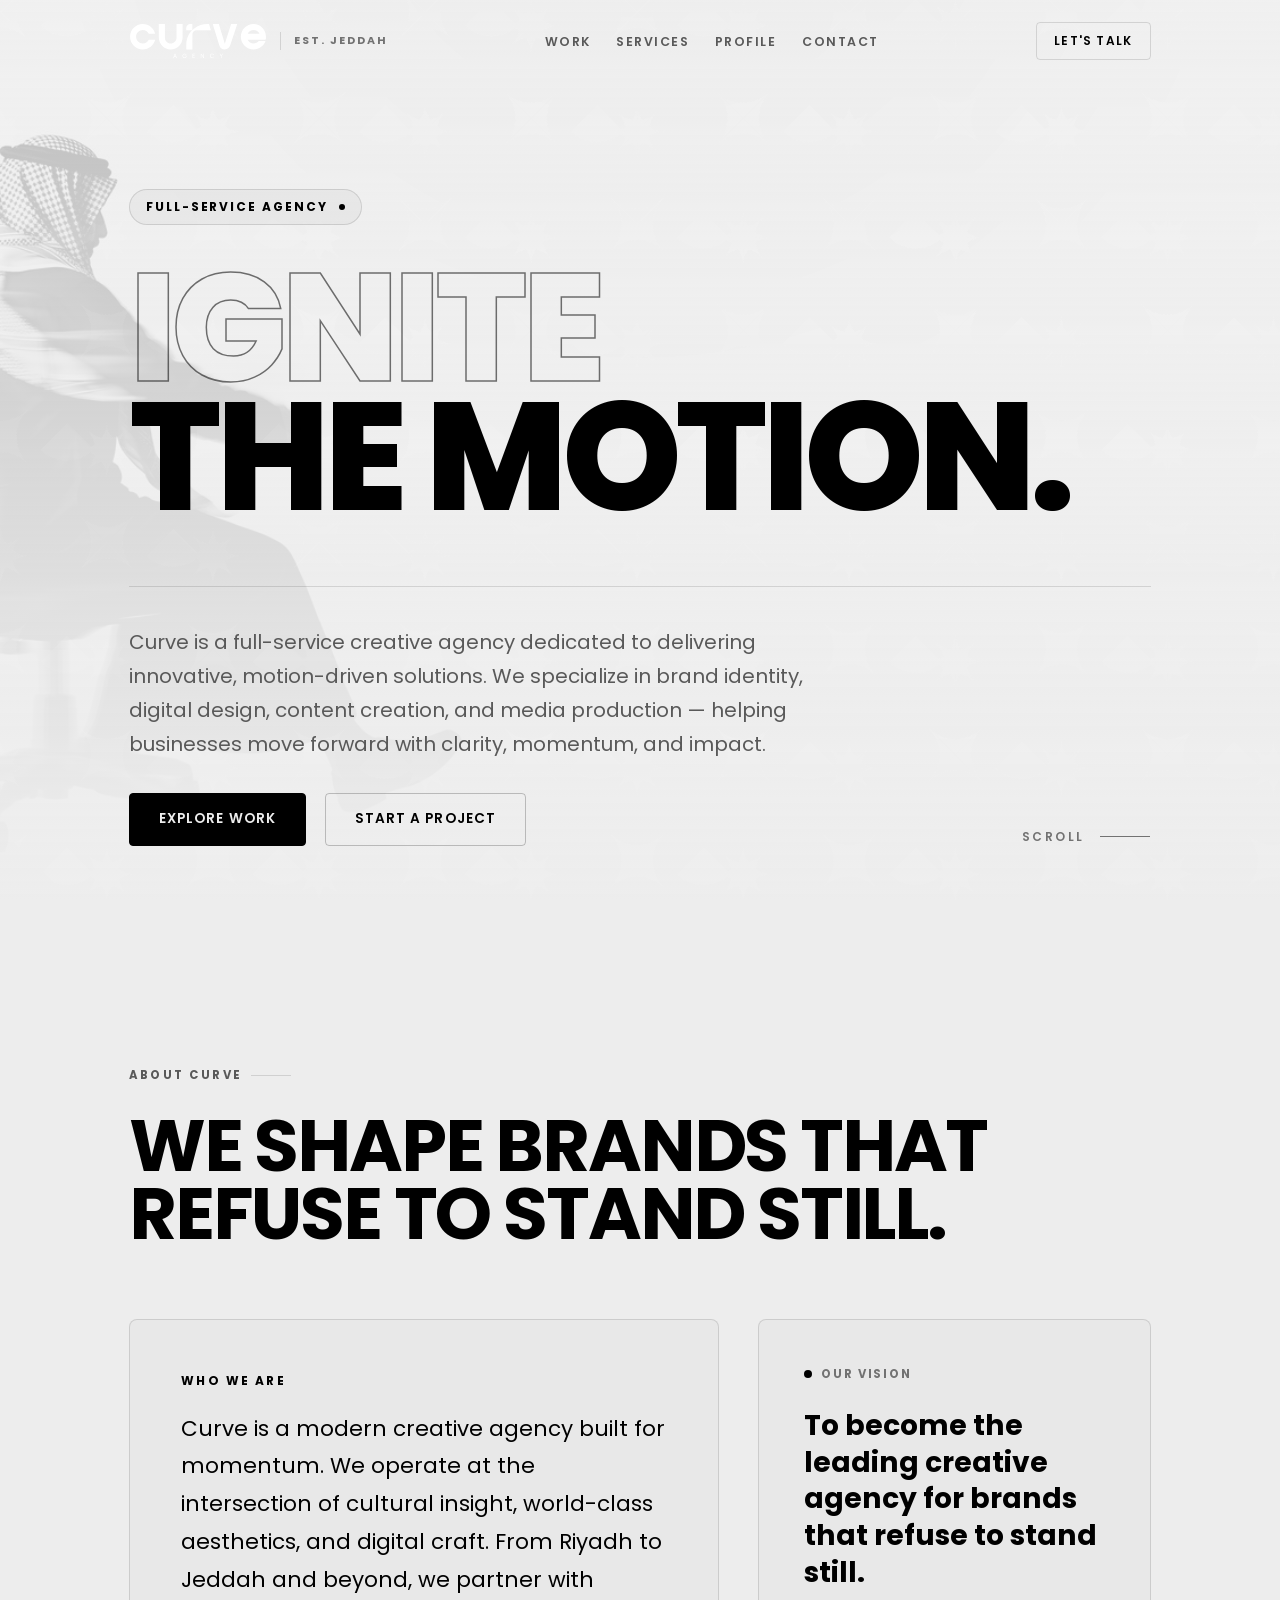
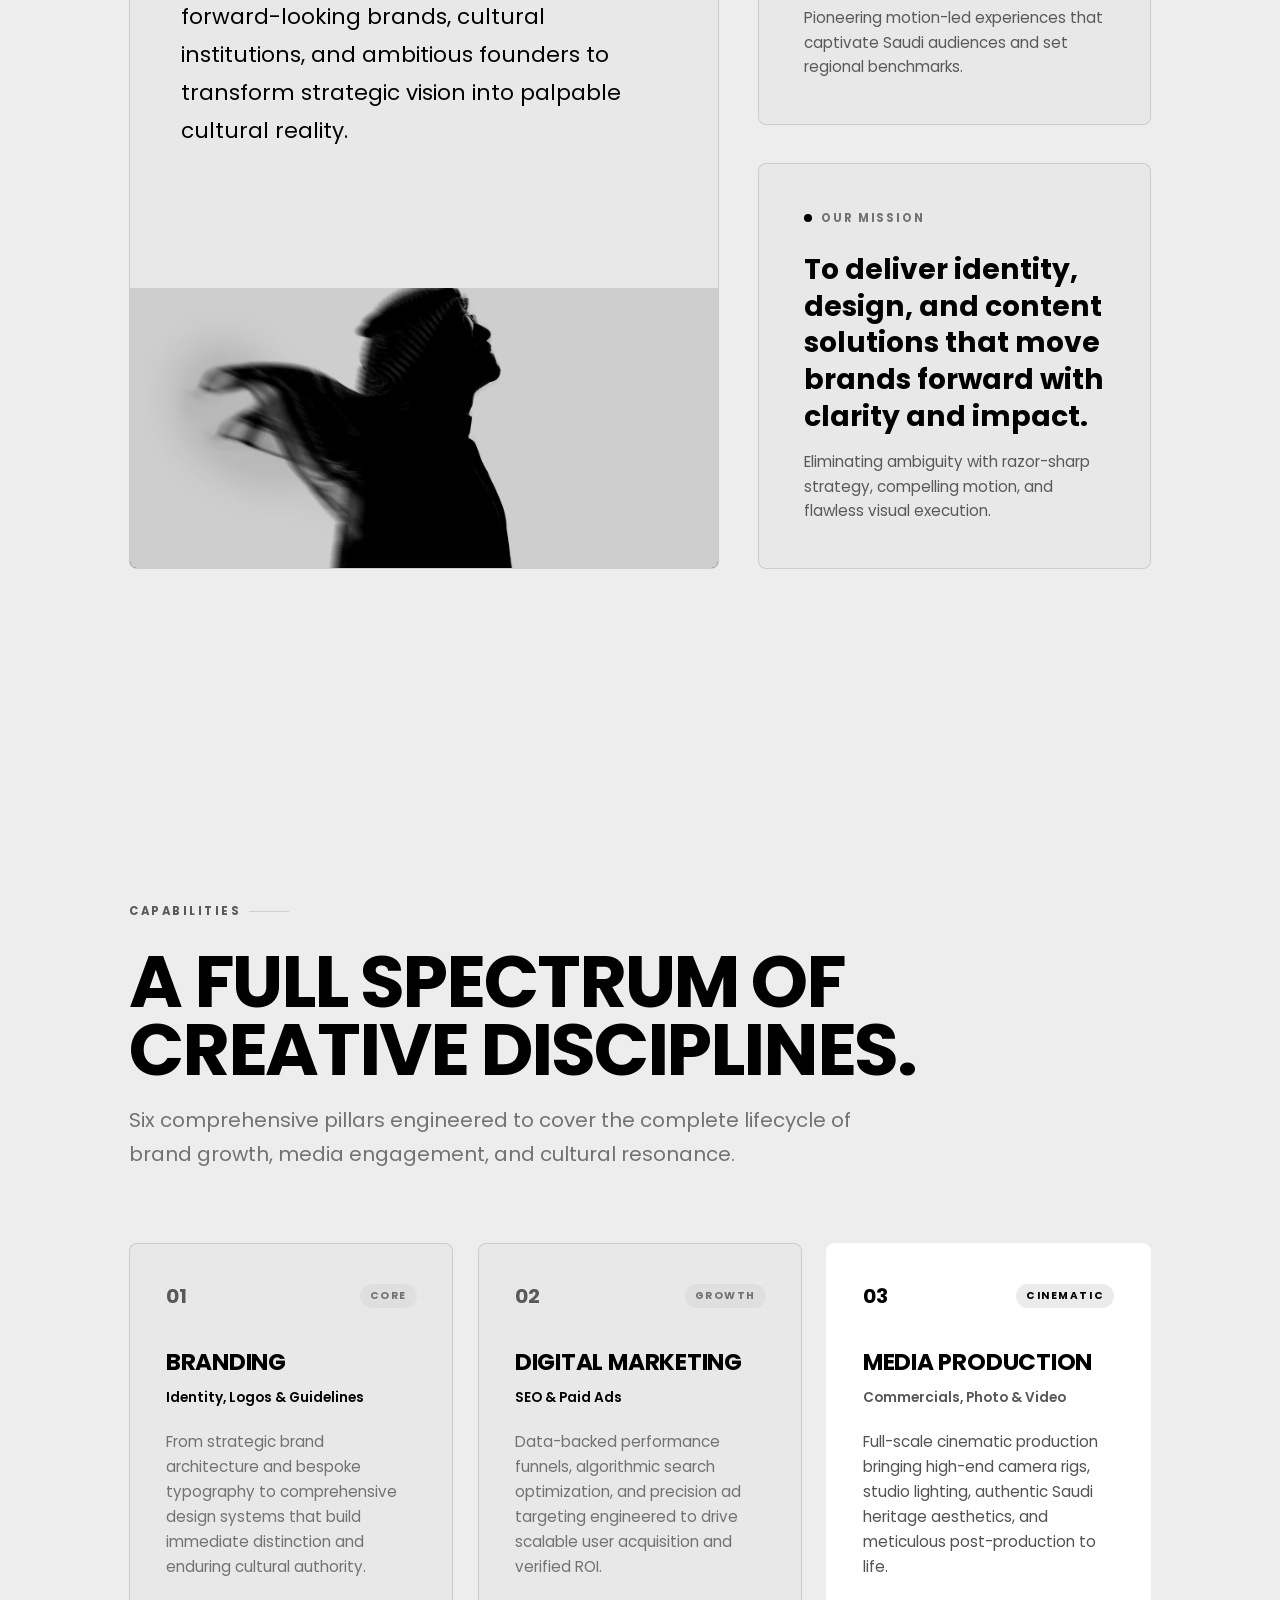
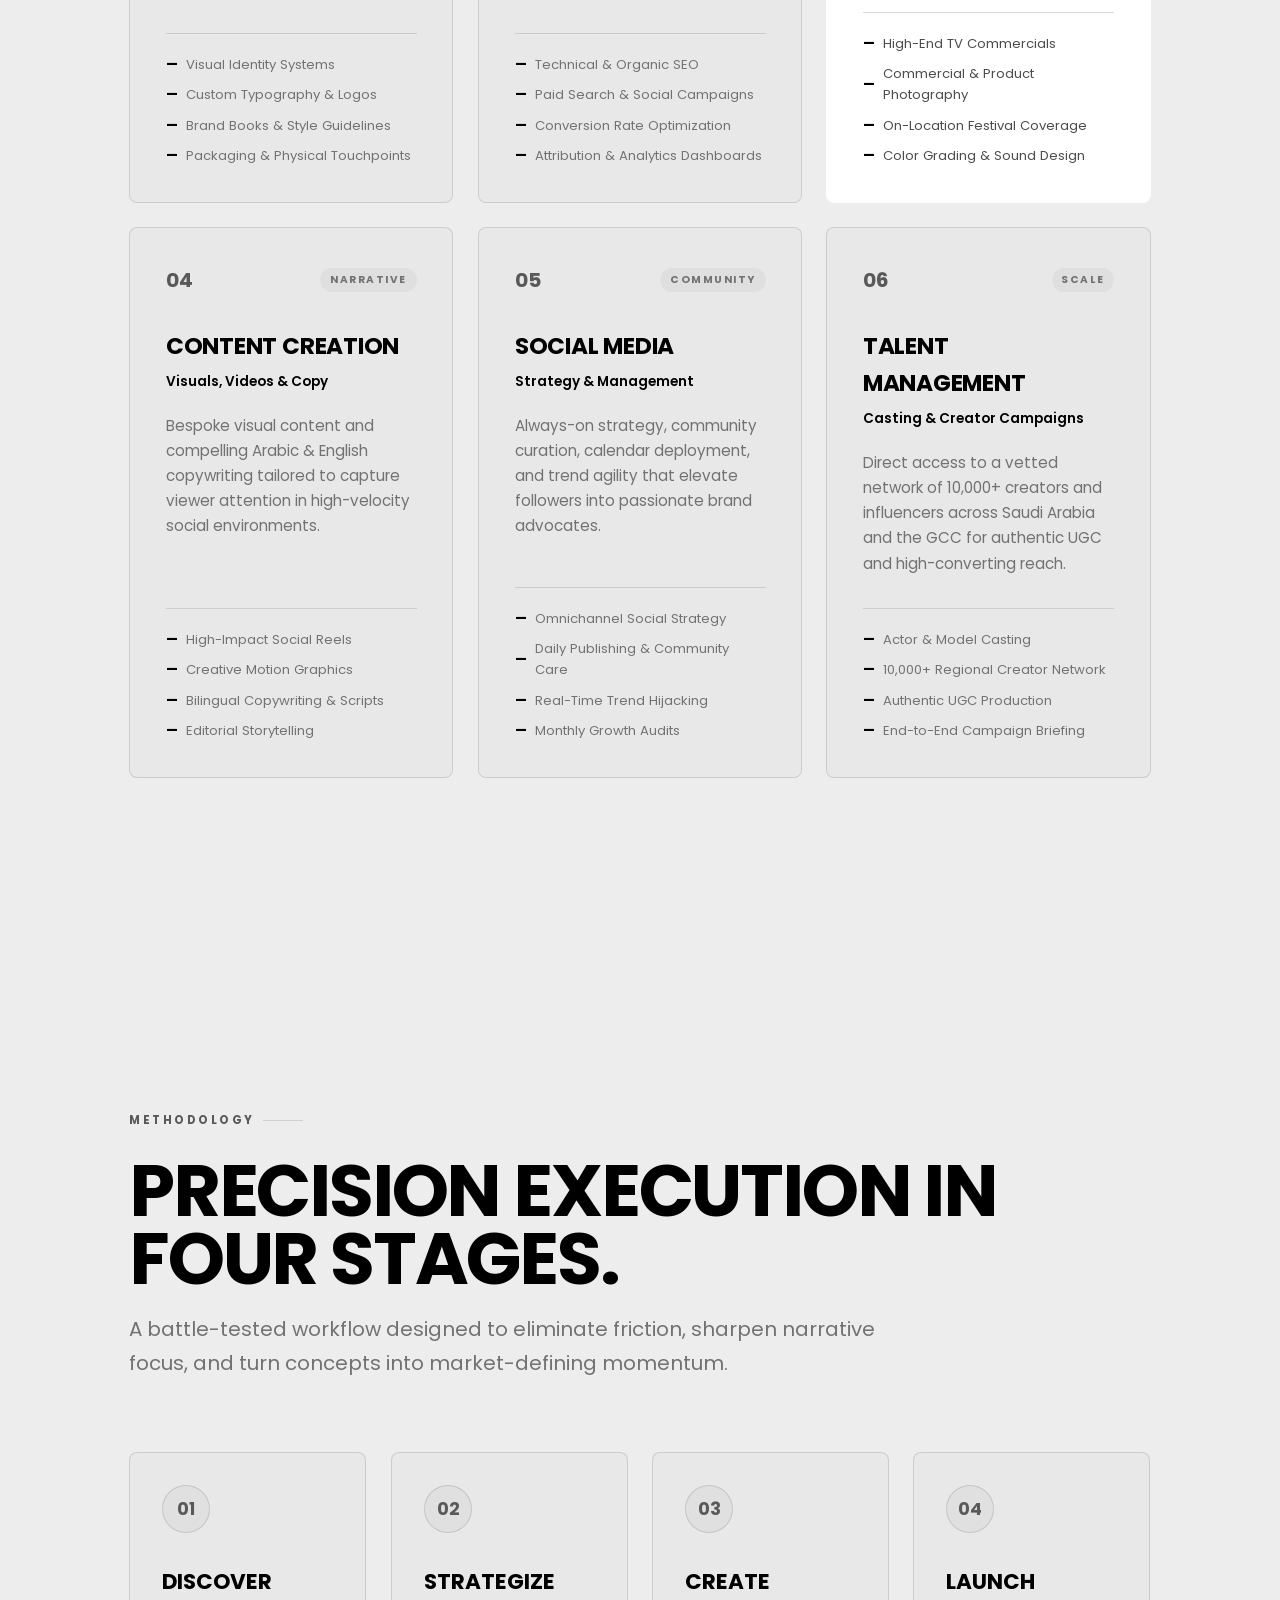
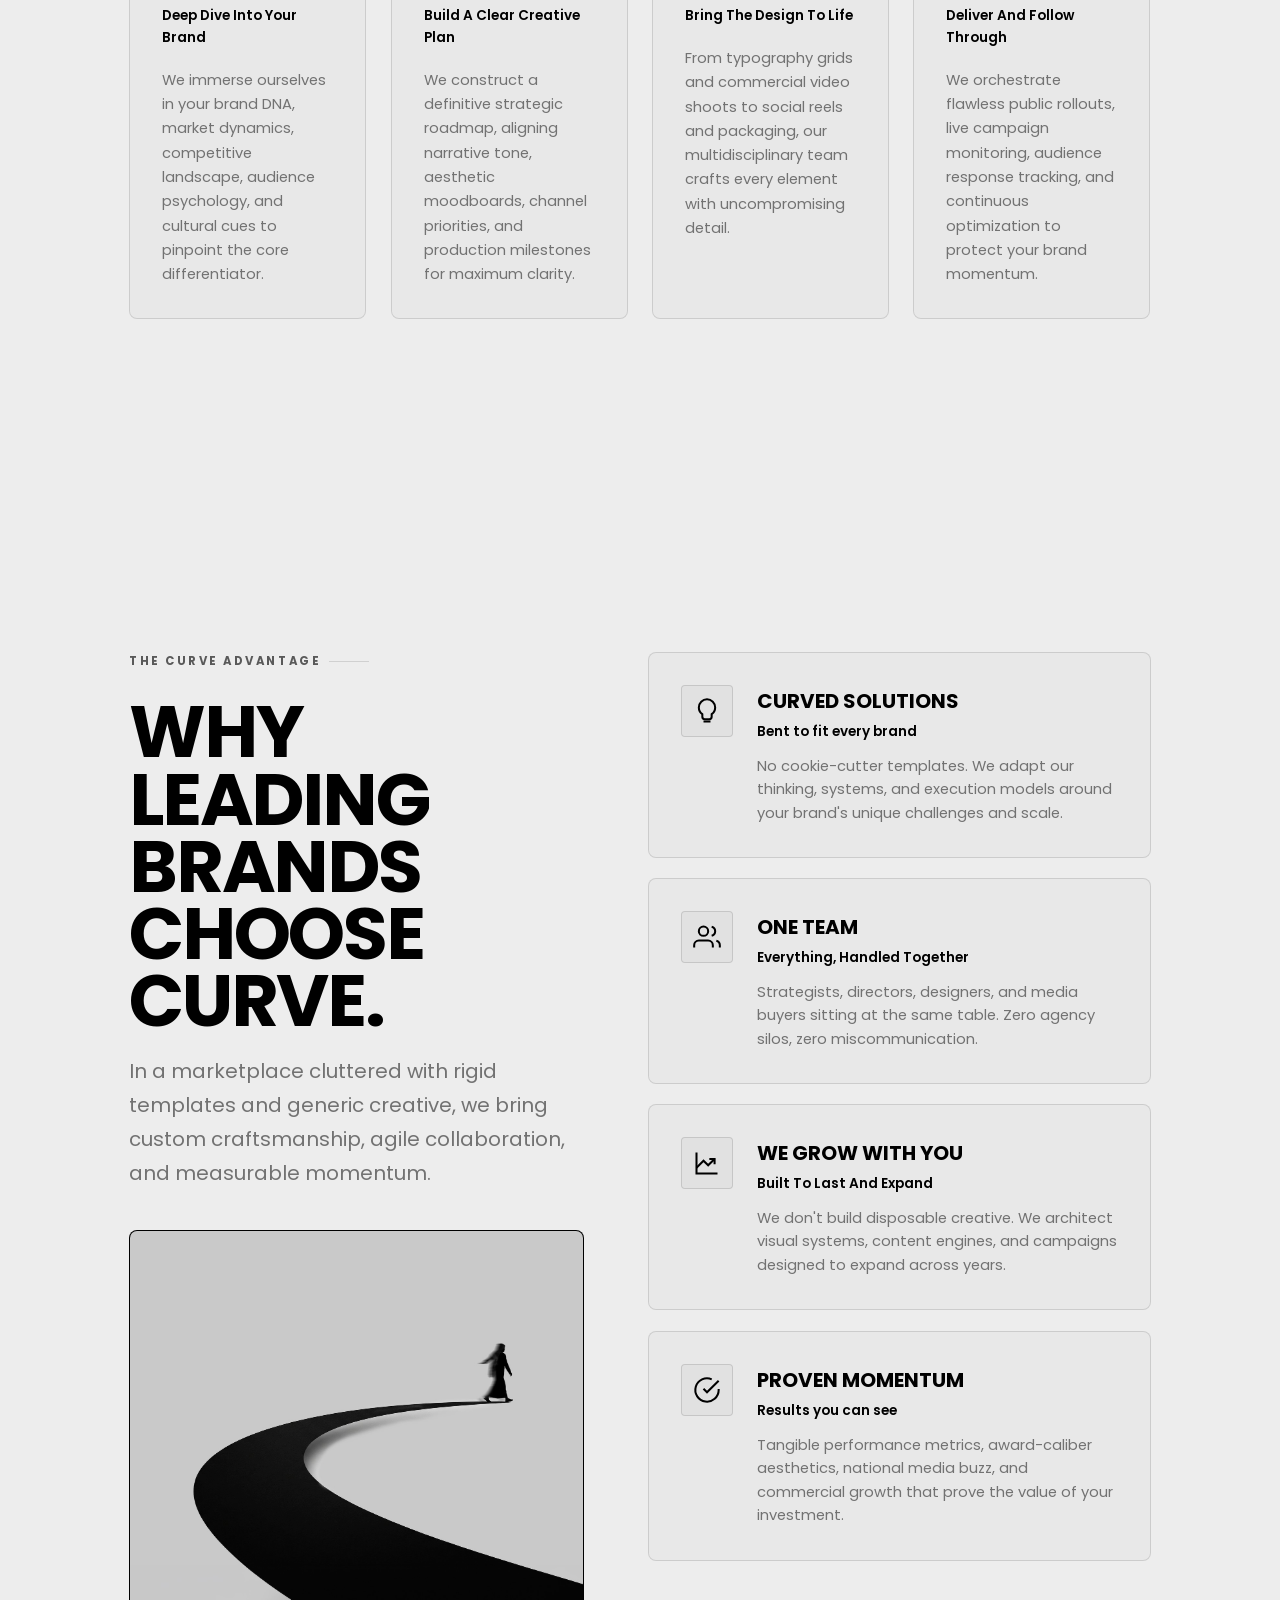
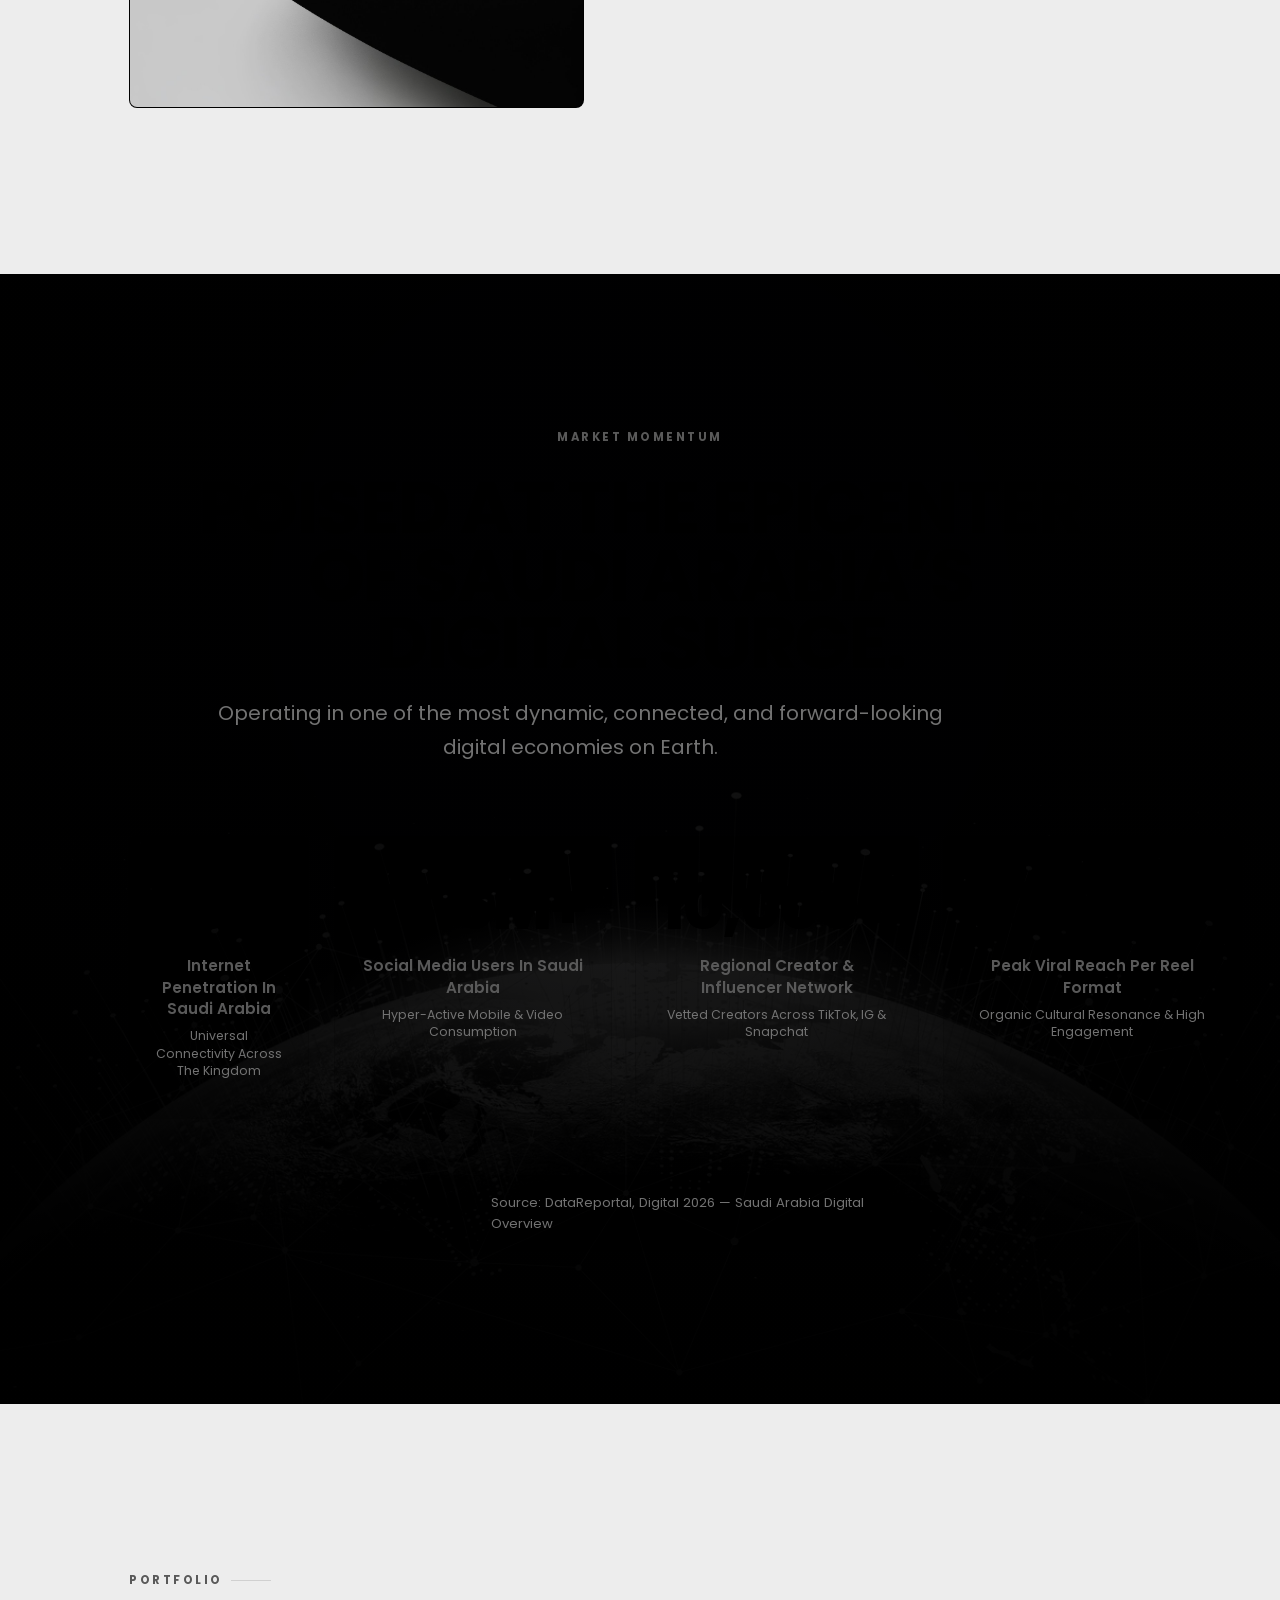
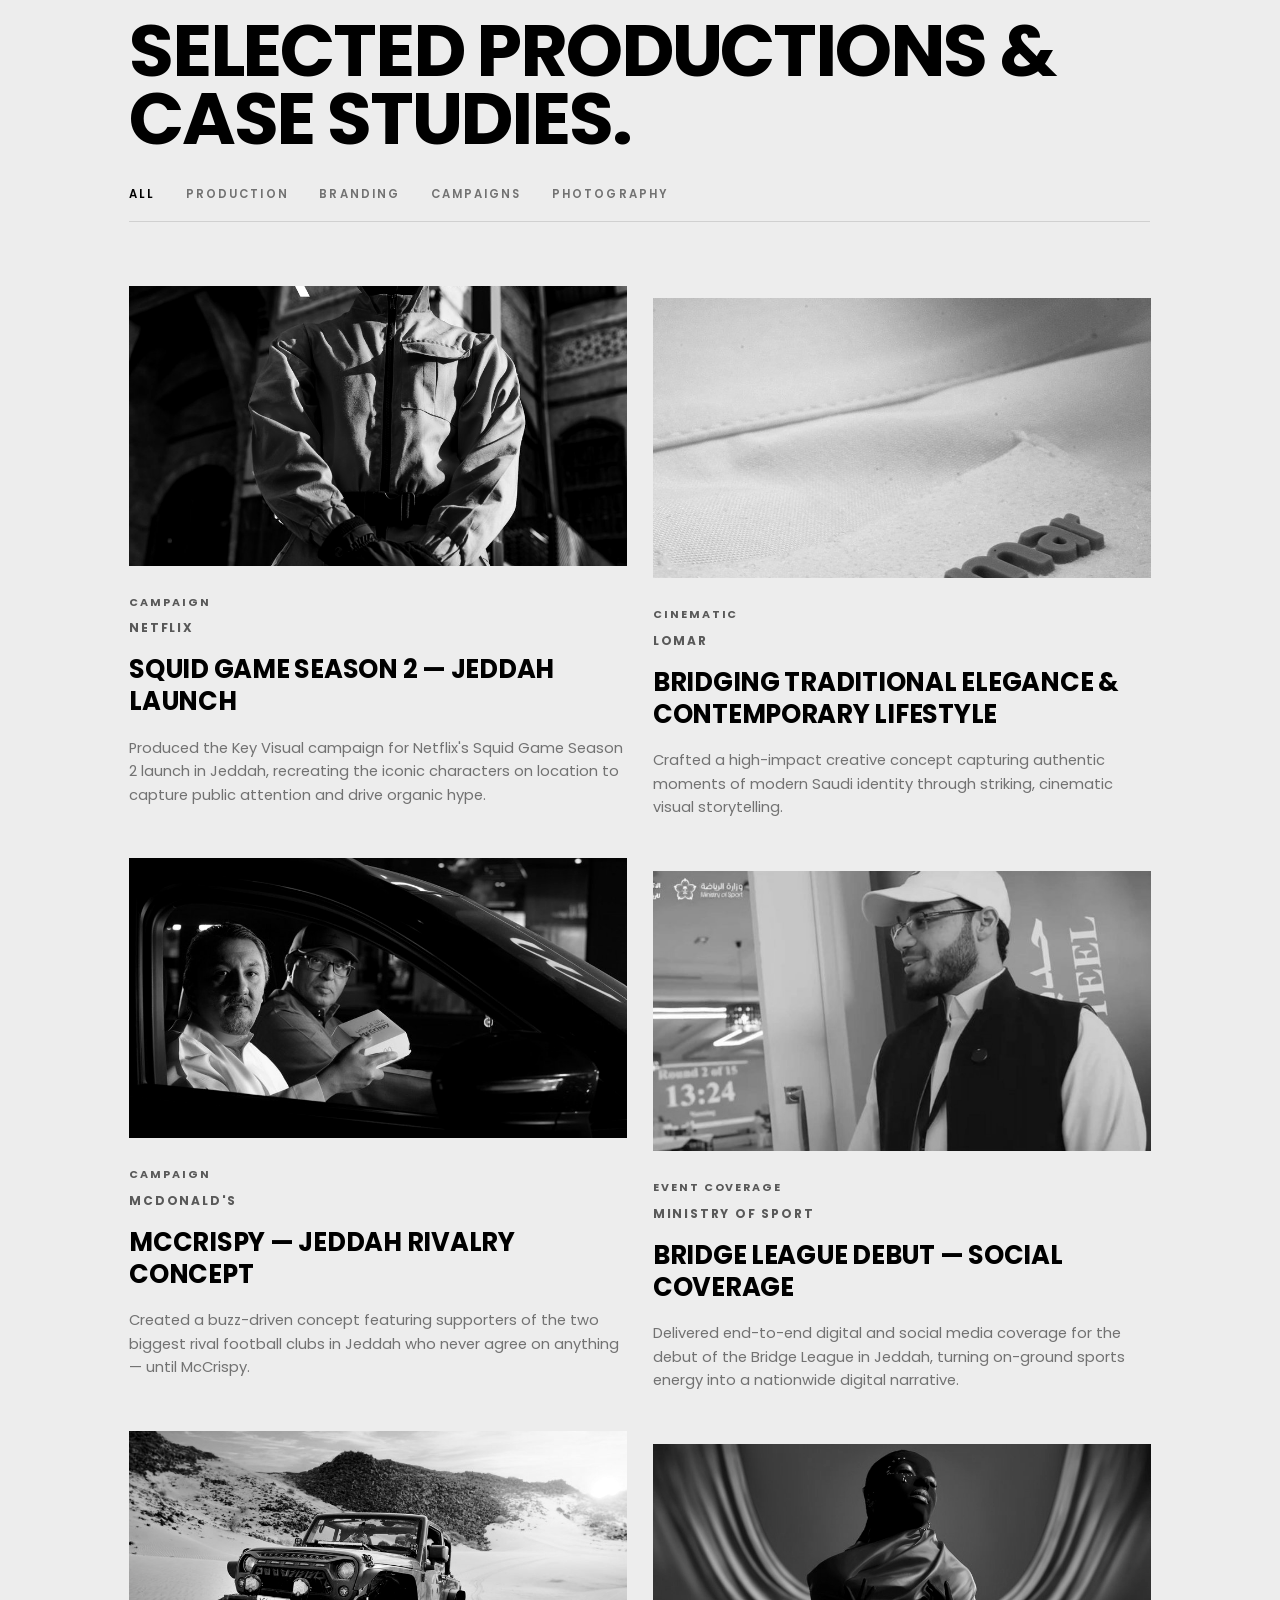
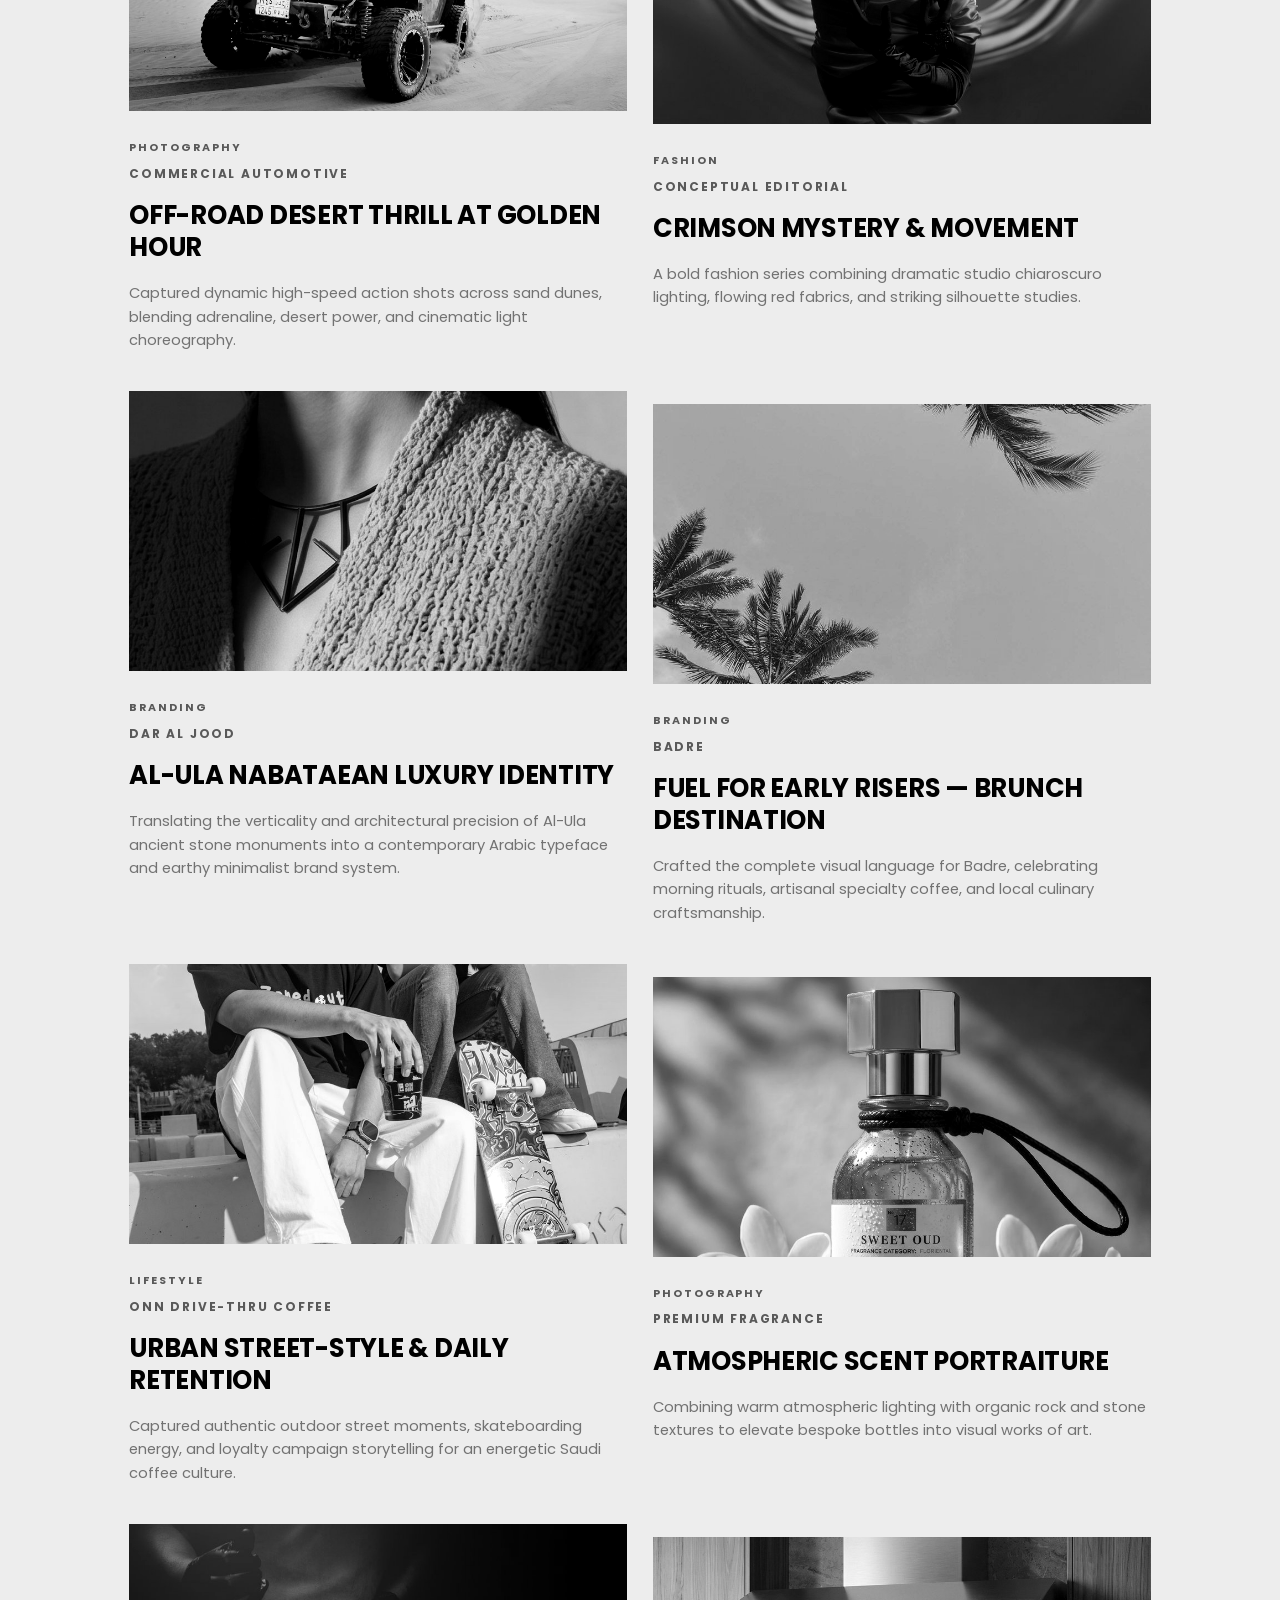
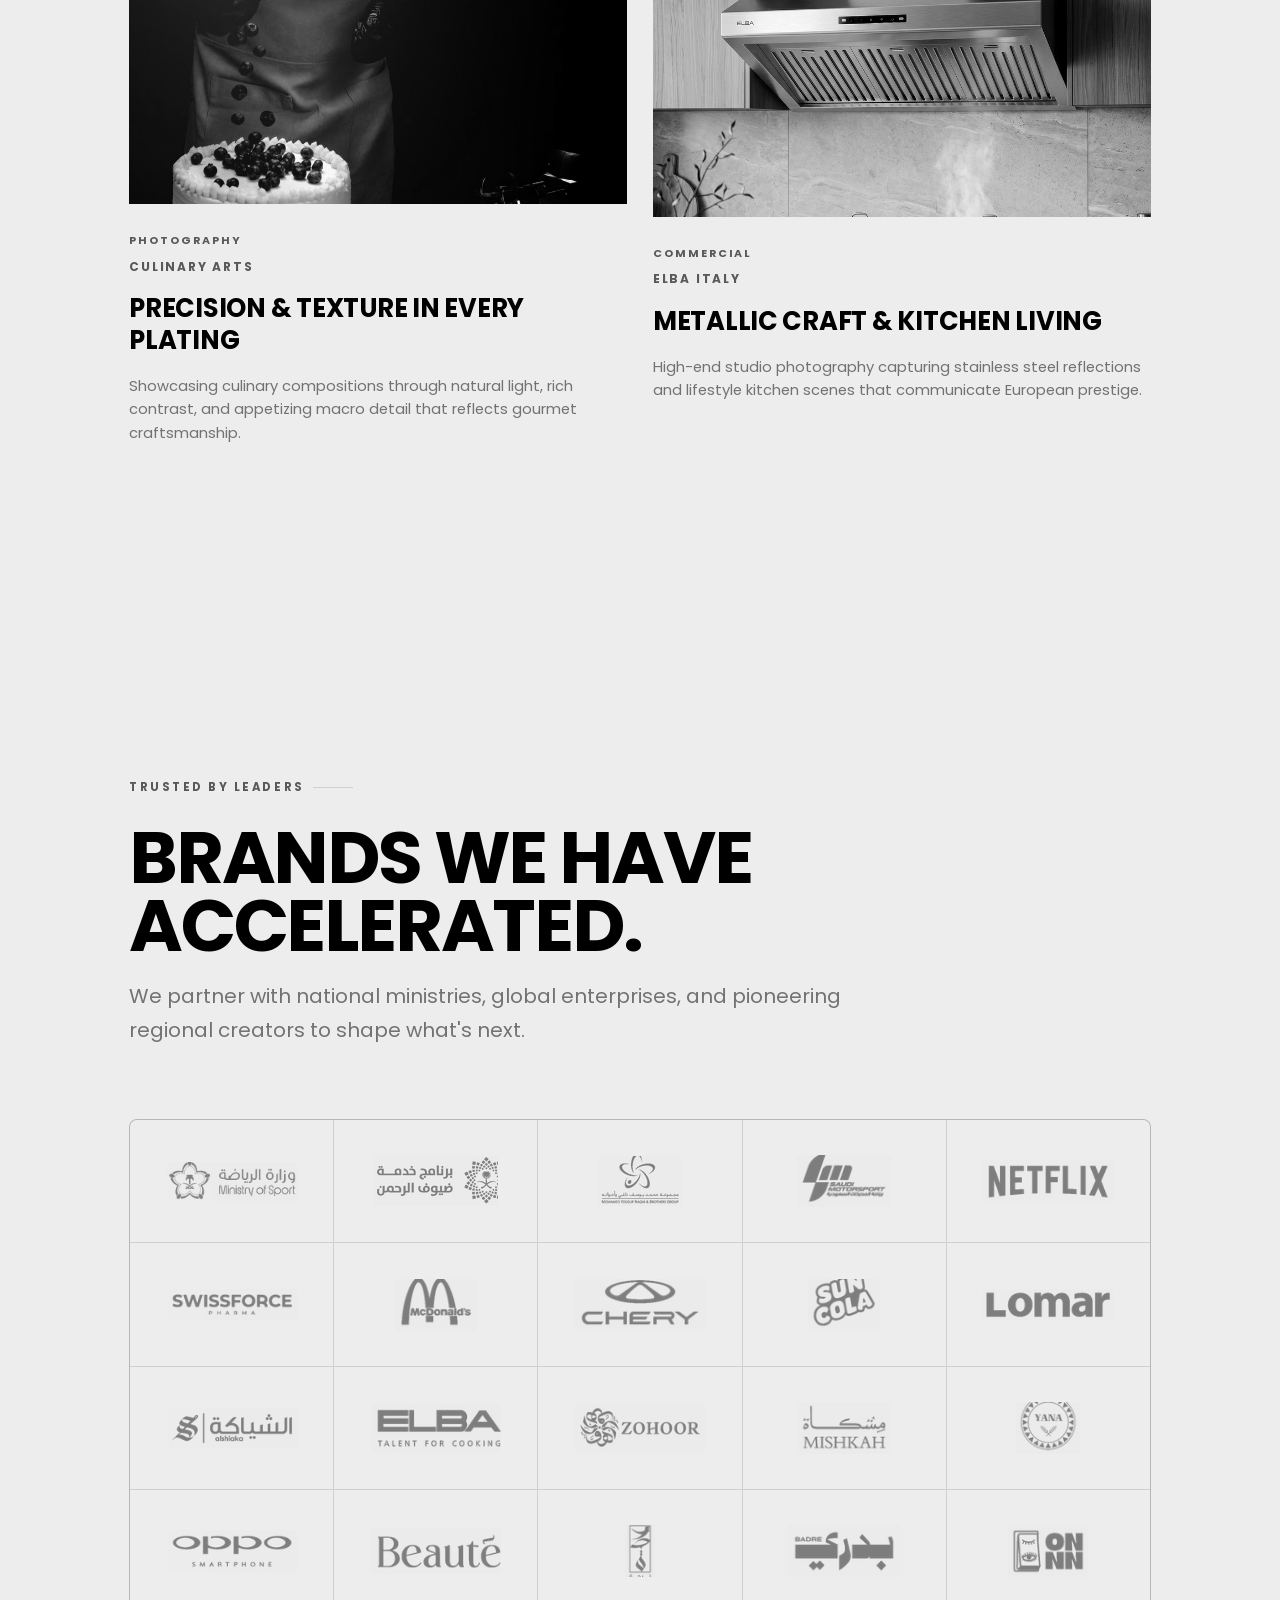
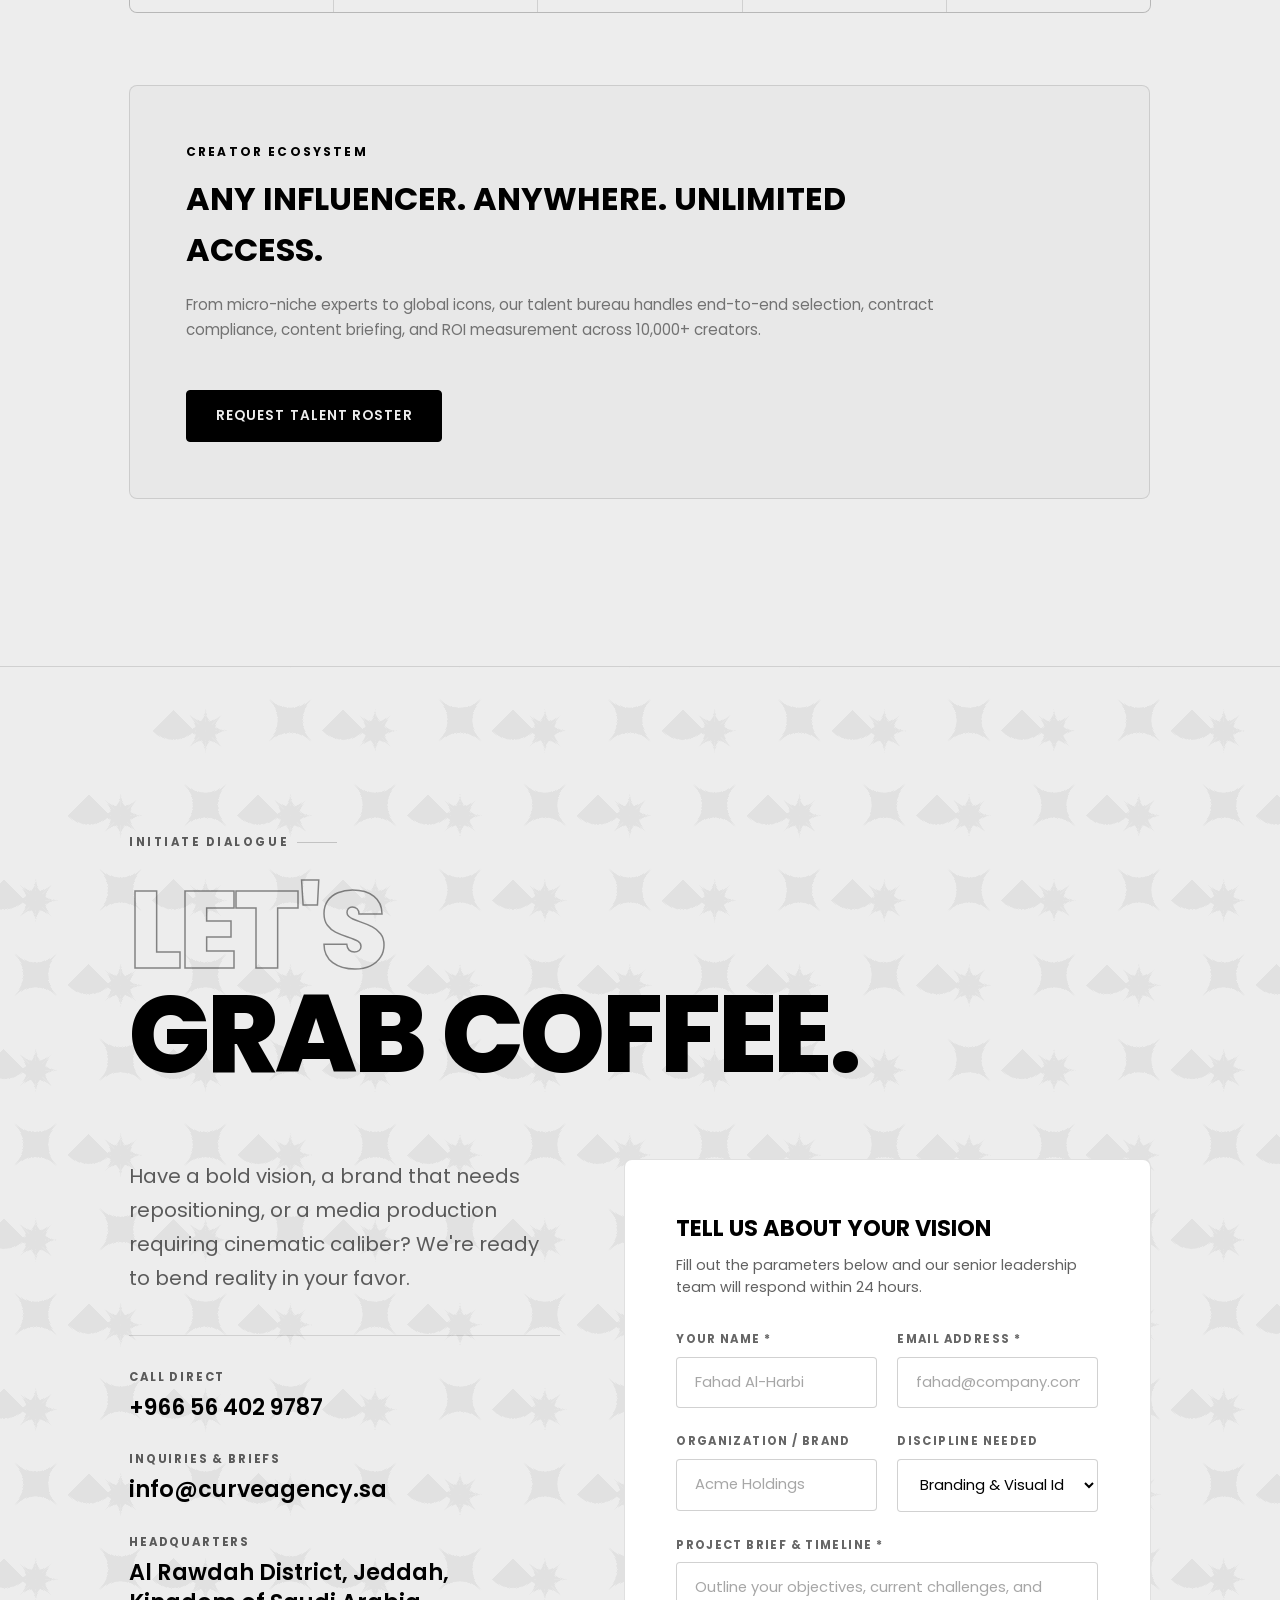
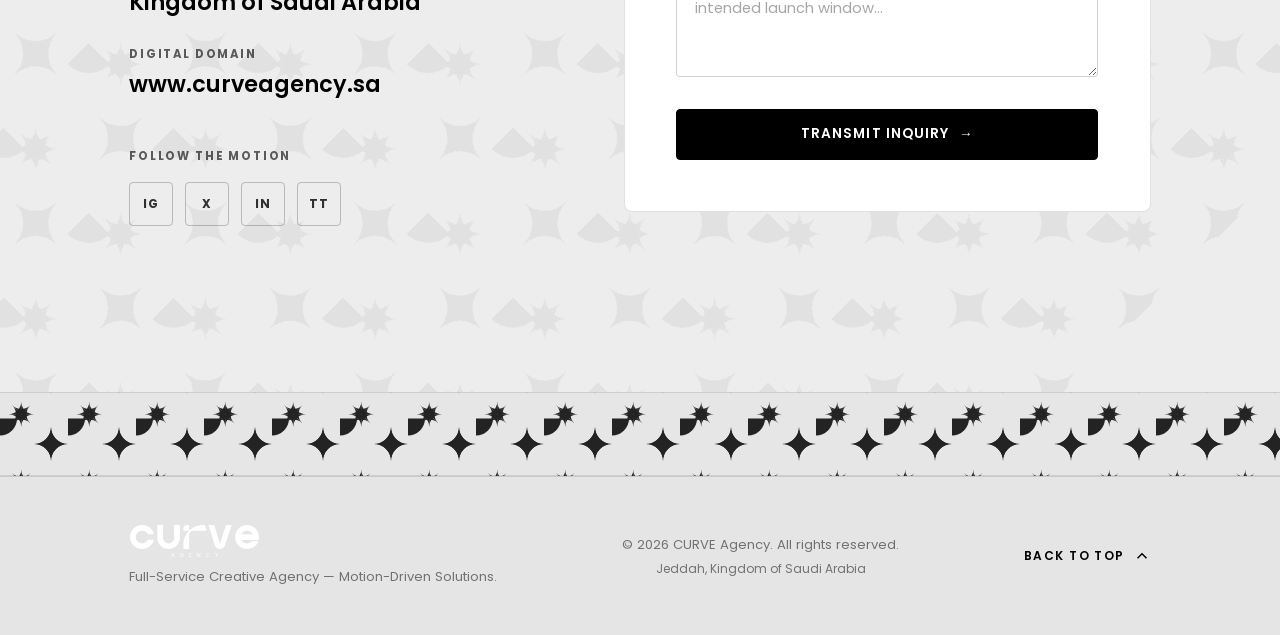
==== commit 4664a28e: "Publish Alaa's IN MOTION banner as the social preview: og-image.png (1200x630, ground #EDEDED, no gu" ====
--- a/index.html
+++ b/index.html
@@ -9,7 +9,16 @@
   
   <!-- Favicon -->
   <link rel="icon" type="image/png" href="assets/curve-mark-dark.png">
-    <link rel="apple-touch-icon" href="assets/curve-mark-dark.png">
+      <meta property="og:type" content="website">
+  <meta property="og:title" content="CURVE — Creative Agency | Jeddah">
+  <meta property="og:description" content="Full-service creative agency: brand identity, digital design, content creation and media production. Ignite the motion.">
+  <meta property="og:image" content="assets/web/og-image.png">
+  <meta property="og:image:width" content="1200">
+  <meta property="og:image:height" content="630">
+  <meta name="twitter:card" content="summary_large_image">
+  <meta name="twitter:image" content="assets/web/og-image.png">
+  <link rel="icon" type="image/svg+xml" href="assets/svg/curve-mark-black.svg">
+  <link rel="apple-touch-icon" href="assets/curve-mark-dark.png">
 
   <!-- Google Fonts: Syne + Plus Jakarta Sans + Tajawal + IBM Plex Sans Arabic -->
   <link rel="preconnect" href="https://fonts.googleapis.com">
@@ -27,19 +36,15 @@
   <header class="site-header" id="header">
     <div class="container header-inner">
       <a href="#hero" class="brand-logo" aria-label="CURVE Agency">
-        <img src="assets/curve-wordmark-white.png" alt="CURVE" class="logo-img logo-light" width="130" height="24">
+        <img src="assets/svg/curve-logo-black.svg" alt="CURVE" class="logo-img logo-light logo-vector" width="132" height="33">
         <span class="brand-location" data-i18n="nav_location">EST. JEDDAH</span>
       </a>
 
       <nav class="desktop-nav" aria-label="Main Navigation">
         <ul class="nav-links">
-          <li><a href="#about" class="nav-link" data-i18n="nav_about">ABOUT</a></li>
+          <li><a href="#work" class="nav-link" data-i18n="nav_work">WORK</a></li>
           <li><a href="#services" class="nav-link" data-i18n="nav_services">SERVICES</a></li>
-          <li><a href="#process" class="nav-link" data-i18n="nav_process">PROCESS</a></li>
-          <li><a href="#why-curve" class="nav-link" data-i18n="nav_why">WHY CURVE</a></li>
-          <li><a href="#stats" class="nav-link" data-i18n="nav_stats">IMPACT</a></li>
-          <li><a href="#work" class="nav-link" data-i18n="nav_work">SELECTED WORK</a></li>
-          <li><a href="#partners" class="nav-link" data-i18n="nav_partners">CLIENTS</a></li>
+          <li><a href="#about" class="nav-link" data-i18n="nav_about">PROFILE</a></li>
           <li><a href="#contact" class="nav-link" data-i18n="nav_contact">CONTACT</a></li>
         </ul>
       </nav>
@@ -67,13 +72,9 @@
   <div class="mobile-menu" id="mobile-menu" aria-hidden="true">
     <div class="mobile-menu-inner">
       <ul class="mobile-nav-links">
-        <li><a href="#about" class="mobile-nav-link" data-i18n="nav_about">ABOUT</a></li>
+        <li><a href="#work" class="mobile-nav-link" data-i18n="nav_work">WORK</a></li>
         <li><a href="#services" class="mobile-nav-link" data-i18n="nav_services">SERVICES</a></li>
-        <li><a href="#process" class="mobile-nav-link" data-i18n="nav_process">PROCESS</a></li>
-        <li><a href="#why-curve" class="mobile-nav-link" data-i18n="nav_why">WHY CURVE</a></li>
-        <li><a href="#stats" class="mobile-nav-link" data-i18n="nav_stats">IMPACT</a></li>
-        <li><a href="#work" class="mobile-nav-link" data-i18n="nav_work">SELECTED WORK</a></li>
-        <li><a href="#partners" class="mobile-nav-link" data-i18n="nav_partners">CLIENTS</a></li>
+        <li><a href="#about" class="mobile-nav-link" data-i18n="nav_about">PROFILE</a></li>
         <li><a href="#contact" class="mobile-nav-link" data-i18n="nav_contact">CONTACT</a></li>
       </ul>
       <div class="mobile-menu-footer">
@@ -129,7 +130,7 @@
     <section class="section about-section" id="about">
       <div class="container">
         <div class="section-header reveal">
-          <div class="section-idx">01 / <span data-i18n="about_idx_label">ABOUT CURVE</span></div>
+          <div class="section-idx"><span data-i18n="about_idx_label">ABOUT CURVE</span></div>
           <h2 class="section-headline" data-i18n="about_headline">WE SHAPE BRANDS THAT REFUSE TO STAND STILL.</h2>
         </div>
 
@@ -181,7 +182,7 @@
     <section class="section services-section" id="services">
       <div class="container">
         <div class="section-header reveal">
-          <div class="section-idx">02 / <span data-i18n="services_idx_label">CAPABILITIES</span></div>
+          <div class="section-idx"><span data-i18n="services_idx_label">CAPABILITIES</span></div>
           <h2 class="section-headline" data-i18n="services_headline">A FULL SPECTRUM OF CREATIVE DISCIPLINES.</h2>
           <p class="section-desc" data-i18n="services_desc">
             Six comprehensive pillars engineered to cover the complete lifecycle of brand growth, media engagement, and cultural resonance.
@@ -310,7 +311,7 @@
     <section class="section process-section" id="process">
       <div class="container">
         <div class="section-header reveal">
-          <div class="section-idx">03 / <span data-i18n="process_idx_label">METHODOLOGY</span></div>
+          <div class="section-idx"><span data-i18n="process_idx_label">METHODOLOGY</span></div>
           <h2 class="section-headline" data-i18n="process_headline">PRECISION EXECUTION IN FOUR STAGES.</h2>
           <p class="section-desc" data-i18n="process_desc">
             A battle-tested workflow designed to eliminate friction, sharpen narrative focus, and turn concepts into market-defining momentum.
@@ -382,7 +383,7 @@
       <div class="container">
         <div class="why-layout-grid">
           <div class="why-left-content reveal">
-            <div class="section-idx">04 / <span data-i18n="why_idx_label">THE CURVE ADVANTAGE</span></div>
+            <div class="section-idx"><span data-i18n="why_idx_label">THE CURVE ADVANTAGE</span></div>
             <h2 class="section-headline" data-i18n="why_headline">WHY LEADING BRANDS CHOOSE CURVE.</h2>
             <p class="why-lead-text" data-i18n="why_lead">
               In a marketplace cluttered with rigid templates and generic creative, we bring custom craftsmanship, agile collaboration, and measurable momentum.
@@ -477,7 +478,7 @@
 
       <div class="container stats-inner">
         <div class="section-header stats-header reveal">
-          <div class="section-idx light">05 / <span data-i18n="stats_idx_label">MARKET MOMENTUM</span></div>
+          <div class="section-idx light"><span data-i18n="stats_idx_label">MARKET MOMENTUM</span></div>
           <h2 class="section-headline light" data-i18n="stats_headline">POISED AT THE EPICENTER OF SAUDI ARABIA’S DIGITAL SURGE.</h2>
           <p class="section-desc light" data-i18n="stats_desc">
             Operating in one of the most dynamic, connected, and forward-looking digital economies on Earth.
@@ -534,7 +535,7 @@
       <div class="container">
         <div class="work-header-row reveal">
           <div>
-            <div class="section-idx">06 / <span data-i18n="work_idx_label">PORTFOLIO</span></div>
+            <div class="section-idx"><span data-i18n="work_idx_label">PORTFOLIO</span></div>
             <h2 class="section-headline" data-i18n="work_headline">SELECTED PRODUCTIONS & CASE STUDIES.</h2>
           </div>
 
@@ -553,9 +554,10 @@
           <article class="work-card" data-category="campaign production" data-index="1">
             <div class="work-visual">
               <img src="assets/web/work-netflix.jpg" alt="Netflix Squid Game 2 Jeddah Launch" class="work-img" loading="lazy">
-              <div class="work-badge" data-i18n="cat_campaign">CAMPAIGN</div>
-            </div>
-            <div class="work-info">
+              
+            </div>
+            <div class="work-info">
+            <div class="work-badge" data-i18n="cat_campaign">CAMPAIGN</div>
               <span class="work-client" data-i18n="w_netflix_client">NETFLIX</span>
               <h3 class="work-title" data-i18n="w_netflix_title">SQUID GAME SEASON 2 — JEDDAH LAUNCH</h3>
               <p class="work-desc" data-i18n="w_netflix_desc">
@@ -568,9 +570,10 @@
           <article class="work-card" data-category="campaign production photography" data-index="2">
             <div class="work-visual">
               <img src="assets/web/work-lomar.jpg" alt="Lomar Campaign" class="work-img" loading="lazy">
-              <div class="work-badge" data-i18n="cat_cinematic">CINEMATIC</div>
-            </div>
-            <div class="work-info">
+              
+            </div>
+            <div class="work-info">
+            <div class="work-badge" data-i18n="cat_cinematic">CINEMATIC</div>
               <span class="work-client" data-i18n="w_lomar_client">LOMAR</span>
               <h3 class="work-title" data-i18n="w_lomar_title">BRIDGING TRADITIONAL ELEGANCE & CONTEMPORARY LIFESTYLE</h3>
               <p class="work-desc" data-i18n="w_lomar_desc">
@@ -583,9 +586,10 @@
           <article class="work-card" data-category="campaign" data-index="3">
             <div class="work-visual">
               <img src="assets/web/work-mcdonalds.jpg" alt="McDonald's McCrispy Campaign" class="work-img" loading="lazy">
-              <div class="work-badge" data-i18n="cat_campaign">CAMPAIGN</div>
-            </div>
-            <div class="work-info">
+              
+            </div>
+            <div class="work-info">
+            <div class="work-badge" data-i18n="cat_campaign">CAMPAIGN</div>
               <span class="work-client" data-i18n="w_mcd_client">MCDONALD'S</span>
               <h3 class="work-title" data-i18n="w_mcd_title">MCCRISPY — JEDDAH RIVALRY CONCEPT</h3>
               <p class="work-desc" data-i18n="w_mcd_desc">
@@ -598,9 +602,10 @@
           <article class="work-card" data-category="production campaign" data-index="4">
             <div class="work-visual">
               <img src="assets/web/work-sport.jpg" alt="Ministry of Sport Bridge League" class="work-img" loading="lazy">
-              <div class="work-badge" data-i18n="cat_coverage">EVENT COVERAGE</div>
-            </div>
-            <div class="work-info">
+              
+            </div>
+            <div class="work-info">
+            <div class="work-badge" data-i18n="cat_coverage">EVENT COVERAGE</div>
               <span class="work-client" data-i18n="w_sport_client">MINISTRY OF SPORT</span>
               <h3 class="work-title" data-i18n="w_sport_title">BRIDGE LEAGUE DEBUT — SOCIAL COVERAGE</h3>
               <p class="work-desc" data-i18n="w_sport_desc">
@@ -613,9 +618,10 @@
           <article class="work-card" data-category="photography production" data-index="5">
             <div class="work-visual">
               <img src="assets/web/work-automotive.jpg" alt="Automotive Off-Road Photography" class="work-img" loading="lazy">
-              <div class="work-badge" data-i18n="cat_photo">PHOTOGRAPHY</div>
-            </div>
-            <div class="work-info">
+              
+            </div>
+            <div class="work-info">
+            <div class="work-badge" data-i18n="cat_photo">PHOTOGRAPHY</div>
               <span class="work-client" data-i18n="w_auto_client">COMMERCIAL AUTOMOTIVE</span>
               <h3 class="work-title" data-i18n="w_auto_title">OFF-ROAD DESERT THRILL AT GOLDEN HOUR</h3>
               <p class="work-desc" data-i18n="w_auto_desc">
@@ -628,9 +634,10 @@
           <article class="work-card" data-category="photography production" data-index="6">
             <div class="work-visual">
               <img src="assets/web/work-fashion.jpg" alt="Conceptual Fashion Series" class="work-img" loading="lazy">
-              <div class="work-badge" data-i18n="cat_fashion">FASHION</div>
-            </div>
-            <div class="work-info">
+              
+            </div>
+            <div class="work-info">
+            <div class="work-badge" data-i18n="cat_fashion">FASHION</div>
               <span class="work-client" data-i18n="w_fashion_client">CONCEPTUAL EDITORIAL</span>
               <h3 class="work-title" data-i18n="w_fashion_title">CRIMSON MYSTERY & MOVEMENT</h3>
               <p class="work-desc" data-i18n="w_fashion_desc">
@@ -643,9 +650,10 @@
           <article class="work-card" data-category="branding" data-index="7">
             <div class="work-visual">
               <img src="assets/web/work-daraljood.jpg" alt="Dar Al Jood Visual Identity" class="work-img" loading="lazy">
-              <div class="work-badge" data-i18n="cat_brand">BRANDING</div>
-            </div>
-            <div class="work-info">
+              
+            </div>
+            <div class="work-info">
+            <div class="work-badge" data-i18n="cat_brand">BRANDING</div>
               <span class="work-client" data-i18n="w_dar_client">DAR AL JOOD</span>
               <h3 class="work-title" data-i18n="w_dar_title">AL-ULA NABATAEAN LUXURY IDENTITY</h3>
               <p class="work-desc" data-i18n="w_dar_desc">
@@ -658,9 +666,10 @@
           <article class="work-card" data-category="branding" data-index="8">
             <div class="work-visual">
               <img src="assets/web/work-badre.jpg" alt="Badre Brunch Visual Identity" class="work-img" loading="lazy">
-              <div class="work-badge" data-i18n="cat_brand">BRANDING</div>
-            </div>
-            <div class="work-info">
+              
+            </div>
+            <div class="work-info">
+            <div class="work-badge" data-i18n="cat_brand">BRANDING</div>
               <span class="work-client" data-i18n="w_badre_client">BADRE</span>
               <h3 class="work-title" data-i18n="w_badre_title">FUEL FOR EARLY RISERS — BRUNCH DESTINATION</h3>
               <p class="work-desc" data-i18n="w_badre_desc">
@@ -673,9 +682,10 @@
           <article class="work-card" data-category="campaign photography" data-index="9">
             <div class="work-visual">
               <img src="assets/web/work-onn.jpg" alt="ONN Coffee Lifestyle Campaign" class="work-img" loading="lazy">
-              <div class="work-badge" data-i18n="cat_lifestyle">LIFESTYLE</div>
-            </div>
-            <div class="work-info">
+              
+            </div>
+            <div class="work-info">
+            <div class="work-badge" data-i18n="cat_lifestyle">LIFESTYLE</div>
               <span class="work-client" data-i18n="w_onn_client">ONN DRIVE-THRU COFFEE</span>
               <h3 class="work-title" data-i18n="w_onn_title">URBAN STREET-STYLE & DAILY RETENTION</h3>
               <p class="work-desc" data-i18n="w_onn_desc">
@@ -688,9 +698,10 @@
           <article class="work-card" data-category="photography" data-index="10">
             <div class="work-visual">
               <img src="assets/web/work-fragrance.jpg" alt="Fragrance Product Photography" class="work-img" loading="lazy">
-              <div class="work-badge" data-i18n="cat_photo">PHOTOGRAPHY</div>
-            </div>
-            <div class="work-info">
+              
+            </div>
+            <div class="work-info">
+            <div class="work-badge" data-i18n="cat_photo">PHOTOGRAPHY</div>
               <span class="work-client" data-i18n="w_perfume_client">PREMIUM FRAGRANCE</span>
               <h3 class="work-title" data-i18n="w_perfume_title">ATMOSPHERIC SCENT PORTRAITURE</h3>
               <p class="work-desc" data-i18n="w_perfume_desc">
@@ -703,9 +714,10 @@
           <article class="work-card" data-category="photography" data-index="11">
             <div class="work-visual">
               <img src="assets/web/work-food.jpg" alt="Artisanal Food Photography" class="work-img" loading="lazy">
-              <div class="work-badge" data-i18n="cat_photo">PHOTOGRAPHY</div>
-            </div>
-            <div class="work-info">
+              
+            </div>
+            <div class="work-info">
+            <div class="work-badge" data-i18n="cat_photo">PHOTOGRAPHY</div>
               <span class="work-client" data-i18n="w_food_client">CULINARY ARTS</span>
               <h3 class="work-title" data-i18n="w_food_title">PRECISION & TEXTURE IN EVERY PLATING</h3>
               <p class="work-desc" data-i18n="w_food_desc">
@@ -718,9 +730,10 @@
           <article class="work-card" data-category="photography production" data-index="12">
             <div class="work-visual">
               <img src="assets/web/work-elba.jpg" alt="Elba Appliances Commercial" class="work-img" loading="lazy">
-              <div class="work-badge" data-i18n="cat_commercial">COMMERCIAL</div>
-            </div>
-            <div class="work-info">
+              
+            </div>
+            <div class="work-info">
+            <div class="work-badge" data-i18n="cat_commercial">COMMERCIAL</div>
               <span class="work-client" data-i18n="w_elba_client">ELBA ITALY</span>
               <h3 class="work-title" data-i18n="w_elba_title">METALLIC CRAFT & KITCHEN LIVING</h3>
               <p class="work-desc" data-i18n="w_elba_desc">
@@ -736,7 +749,7 @@
     <section class="section partners-section" id="partners">
       <div class="container">
         <div class="section-header reveal">
-          <div class="section-idx">07 / <span data-i18n="partners_idx_label">TRUSTED BY LEADERS</span></div>
+          <div class="section-idx"><span data-i18n="partners_idx_label">TRUSTED BY LEADERS</span></div>
           <h2 class="section-headline" data-i18n="partners_headline">BRANDS WE HAVE ACCELERATED.</h2>
           <p class="section-desc" data-i18n="partners_desc">
             We partner with national ministries, global enterprises, and pioneering regional creators to shape what's next.
@@ -824,10 +837,10 @@
     </section>
 
     <!-- SECTION 08: CONTACT -->
-    <section class="section contact-section" id="contact">
+    <section class="section contact-section" id="contact" data-ground="light">
       <div class="container">
         <div class="contact-top-row reveal">
-          <div class="section-idx">08 / <span data-i18n="contact_idx_label">INITIATE DIALOGUE</span></div>
+          <div class="section-idx"><span data-i18n="contact_idx_label">INITIATE DIALOGUE</span></div>
           <h2 class="contact-giant-title">
             <span class="title-outline" data-i18n="contact_title_1">LET'S</span>
             <span class="title-solid" data-i18n="contact_title_2">GRAB COFFEE.</span>
@@ -954,7 +967,7 @@
   <footer class="site-footer">
     <div class="container footer-inner">
       <div class="footer-brand-col">
-        <img src="assets/curve-wordmark-white.png" alt="CURVE" class="footer-logo" width="130" loading="lazy">
+        <img src="assets/svg/curve-logo-black.svg" alt="CURVE" class="footer-logo logo-vector" width="130" height="32" loading="lazy">
         <p class="footer-motto" data-i18n="footer_motto">Full-Service Creative Agency — Motion-Driven Solutions.</p>
       </div>
 
--- a/styles.css
+++ b/styles.css
@@ -7,25 +7,25 @@
 :root {
   /* Colors — CURVE BRAND GUIDELINE: black #000000 + white + black/white opacity tints only.
      No chromatic accent is approved anywhere in the visual identity. */
-  --bg-dark: #000000;
-  --bg-surface: rgba(255, 255, 255, 0.04);
-  --bg-card: rgba(255, 255, 255, 0.05);
-  --bg-card-hover: rgba(255, 255, 255, 0.085);
-  --border-dim: rgba(255, 255, 255, 0.10);
-  --border-light: rgba(255, 255, 255, 0.20);
-  --border-hover: rgba(255, 255, 255, 0.45);
-
-  --paper: #eceaea;            /* approved light ground */
+  --bg-dark: #EDEDED;            /* approved light ground */
+  --bg-surface: rgba(0, 0, 0, 0.02);
+  --bg-card: rgba(0, 0, 0, 0.72);
+  --bg-card-hover: #E5E5E5;
+  --border-dim: rgba(0, 0, 0, 0.12);
+  --border-light: rgba(0, 0, 0, 0.22);
+  --border-hover: rgba(0, 0, 0, 0.55);
+
+  --paper: #EDEDED;            /* aligned with the mockup ground */            /* approved light ground */
   --ink: #000000;              /* approved ink */
-  --text-pure: #ffffff;
-  --text-primary: rgba(255, 255, 255, 0.90);
-  --text-muted: rgba(255, 255, 255, 0.55);
-  --text-dim: rgba(255, 255, 255, 0.32);
+  --text-pure: #000000;
+  --text-primary: #000000;
+  --text-muted: #727272;    /* guideline 55% tint */
+  --text-dim: #727272;
 
   /* the "accent" role is filled by pure black / pure white contrast — not a hue */
-  --accent: #ffffff;
-  --accent-glow: rgba(255, 255, 255, 0.14);
-  --accent-hover: rgba(255, 255, 255, 0.86);
+  --accent: #000000;
+  --accent-glow: rgba(0, 0, 0, 0.16);
+  --accent-hover: rgba(0, 0, 0, 0.86);
 
   /* Typography — guideline: Latin = Poppins (7 weights) · Arabic = RB family */
   --font-display: 'Poppins', -apple-system, BlinkMacSystemFont, sans-serif;
@@ -104,7 +104,7 @@
   transform: translateX(-50%);
   width: 90vw;
   height: 60vh;
-  background: radial-gradient(ellipse at 50% 0%, rgba(255, 255, 255, 0.03) 0%, rgba(255, 255, 255, 0.02) 40%, transparent 75%);
+  background: radial-gradient(ellipse at 50% 0%, rgba(0, 0, 0, 0.03) 0%, rgba(0, 0, 0, 0.02) 40%, transparent 75%);
   pointer-events: none;
   z-index: 0;
 }
@@ -286,7 +286,7 @@
 
 /* Language Switcher */
 .lang-btn {
-  background: rgba(255, 255, 255, 0.05);
+  background: rgba(0, 0, 0, 0.04);
   border: 1px solid var(--border-dim);
   color: var(--text-muted);
   padding: 0.35rem 0.75rem;
@@ -301,7 +301,7 @@
 }
 
 .lang-btn:hover {
-  background: rgba(255, 255, 255, 0.1);
+  background: rgba(0, 0, 0, 0.12);
   border-color: var(--border-light);
   color: var(--text-pure);
 }
@@ -364,7 +364,7 @@
 }
 
 .btn-ghost:hover {
-  background-color: rgba(255, 255, 255, 0.08);
+  background-color: rgba(0, 0, 0, 0.05);
   border-color: var(--text-pure);
 }
 
@@ -377,7 +377,7 @@
 .btn-outline:hover {
   border-color: var(--border-hover);
   color: var(--text-pure);
-  background-color: rgba(255, 255, 255, 0.04);
+  background-color: rgba(0, 0, 0, 0.03);
 }
 
 .btn-block {
@@ -534,7 +534,7 @@
   display: inline-flex;
   align-items: center;
   gap: 0.75rem;
-  background: rgba(255, 255, 255, 0.04);
+  background: rgba(0, 0, 0, 0.03);
   border: 1px solid var(--border-dim);
   padding: 0.45rem 1rem;
   border-radius: var(--radius-full);
@@ -575,7 +575,7 @@
 }
 
 .title-outline {
-  -webkit-text-stroke: 1.5px rgba(255, 255, 255, 0.65);
+  -webkit-text-stroke: 1.5px rgba(0, 0, 0, 0.72);
   color: transparent;
   transition: -webkit-text-stroke var(--transition-fast);
 }
@@ -830,12 +830,12 @@
   text-transform: uppercase;
   padding: 0.25rem 0.6rem;
   border-radius: var(--radius-full);
-  background: rgba(255, 255, 255, 0.05);
+  background: rgba(0, 0, 0, 0.04);
   color: var(--text-muted);
 }
 
 .service-tag-badge.highlight {
-  background: rgba(255, 255, 255, 0.14);
+  background: rgba(0, 0, 0, 0.16);
   color: var(--accent);
 }
 
@@ -921,7 +921,7 @@
   width: 48px;
   height: 48px;
   border-radius: 50%;
-  background: rgba(255, 255, 255, 0.05);
+  background: rgba(0, 0, 0, 0.04);
   border: 1px solid var(--border-dim);
   display: flex;
   align-items: center;
@@ -1032,7 +1032,7 @@
   height: 52px;
   flex-shrink: 0;
   border-radius: var(--radius-sm);
-  background: rgba(255, 255, 255, 0.04);
+  background: rgba(0, 0, 0, 0.03);
   border: 1px solid var(--border-dim);
   display: flex;
   align-items: center;
@@ -1042,7 +1042,7 @@
 }
 
 .why-card:hover .why-card-icon {
-  background: rgba(255, 255, 255, 0.14);
+  background: rgba(0, 0, 0, 0.16);
   border-color: var(--accent);
   color: var(--accent);
 }
@@ -1134,7 +1134,7 @@
 }
 
 .stat-card {
-  background: rgba(255, 255, 255, 0.04);
+  background: rgba(0, 0, 0, 0.03);
   border: 1px solid var(--border-dim);
   border-radius: var(--radius-md);
   padding: clamp(1.75rem, 3vw, 2.75rem) 1.5rem;
@@ -1182,7 +1182,7 @@
   justify-content: center;
   gap: 1rem;
   padding: 1rem 1.5rem;
-  background: rgba(255, 255, 255, 0.03);
+  background: rgba(0, 0, 0, 0.03);
   border: 1px solid var(--border-dim);
   border-radius: var(--radius-full);
   max-width: 620px;
@@ -1196,7 +1196,7 @@
   letter-spacing: 0.15em;
   text-transform: uppercase;
   color: var(--accent);
-  background: rgba(255, 255, 255, 0.10);
+  background: rgba(0, 0, 0, 0.12);
   padding: 0.2rem 0.6rem;
   border-radius: var(--radius-full);
   white-space: nowrap;
@@ -1297,7 +1297,7 @@
   top: 1rem;
   right: 1rem;
   background: rgba(0, 0, 0, 0.86);
-  border: 1px solid rgba(255, 255, 255, 0.12);
+  border: 1px solid rgba(0, 0, 0, 0.14);
   color: var(--text-pure);
   font-size: 0.65rem;
   font-weight: 700;
@@ -1602,7 +1602,7 @@
 .form-group select,
 .form-group textarea {
   width: 100%;
-  background: rgba(255, 255, 255, 0.03);
+  background: rgba(0, 0, 0, 0.03);
   border: 1px solid var(--border-dim);
   border-radius: var(--radius-sm);
   padding: 0.9rem 1.1rem;
@@ -1617,7 +1617,7 @@
 .form-group textarea:focus {
   outline: none;
   border-color: var(--border-hover);
-  background-color: rgba(255, 255, 255, 0.05);
+  background-color: rgba(0, 0, 0, 0.04);
 }
 
 .form-group select {
@@ -1659,8 +1659,8 @@
 
 .form-status-box.success {
   display: block;
-  background: rgba(255, 255, 255, 0.08);
-  border: 1px solid rgba(255, 255, 255, 0.30);
+  background: rgba(0, 0, 0, 0.05);
+  border: 1px solid rgba(0, 0, 0, 0.30);
   color: #ffffff;
 }
 
@@ -1974,3 +1974,299 @@
   border-color: rgba(0, 0, 0, 0.18);
   color: #000000;
 }
+
+
+/* --- BRAND IMAGERY: achromatic, motion-led (guideline p.16) ---------------- */
+/* brand photography is rendered achromatic everywhere; the portfolio keeps its
+   colour available on hover so the client's own work still reads at full impact */
+.hero-bg-img { filter: grayscale(1) contrast(1.1) brightness(0.9); }
+.about-img { filter: grayscale(1) contrast(1.05); }
+.stats-bg-img { filter: grayscale(1) contrast(1.2); }
+
+.work-img {
+  filter: grayscale(1) contrast(1.04);
+  transition: filter 0.45s var(--ease-out), transform 0.8s var(--ease-out);
+}
+.work-card:hover .work-img,
+.work-card:focus-within .work-img {
+  filter: grayscale(0) contrast(1);
+}
+@media (hover: none) {
+  .work-card:hover .work-img { filter: grayscale(1) contrast(1.04); }
+}
+
+/* --- TYPOGRAPHY: RB (Arabic) — the approved Arabic family ------------------
+   The guideline's RB files were never handed over; these declarations are ready
+   and take effect the moment the woff2 files are dropped in assets/fonts/.
+   Until then the stack falls back to Cairo, so nothing breaks. */
+@font-face {
+  font-family: 'RB';
+  src: url('assets/fonts/RB-Light.woff2') format('woff2'),
+       url('assets/fonts/RB-Light.woff') format('woff'),
+       url('assets/fonts/RB-Light.otf') format('opentype');
+  font-weight: 300;
+  font-style: normal;
+  font-display: swap;
+}
+@font-face {
+  font-family: 'RB';
+  src: url('assets/fonts/RB-Regular.woff2') format('woff2'),
+       url('assets/fonts/RB-Regular.woff') format('woff'),
+       url('assets/fonts/RB-Regular.otf') format('opentype');
+  font-weight: 400;
+  font-style: normal;
+  font-display: swap;
+}
+@font-face {
+  font-family: 'RB';
+  src: url('assets/fonts/RB-Bold.woff2') format('woff2'),
+       url('assets/fonts/RB-Bold.woff') format('woff'),
+       url('assets/fonts/RB-Bold.otf') format('opentype');
+  font-weight: 700;
+  font-style: normal;
+  font-display: swap;
+}
+
+
+/* ==========================================================================
+   SIFR ALIGNMENT — 21 Sep 2026 (reference: sifrprofile.com + CURVE guideline PDF)
+   Borrowed from the reference: 4-item nav · label-only section markers · much larger
+   display type with tighter leading · plain-text filters · image-first, borderless,
+   staggered work grid · a fully inverted contact section · ~190px type margins.
+   NOT borrowed: the reference's chromatic accent — the CURVE guideline allows only
+   black, white and opacity tints, so every emphasis is black/white contrast.
+   ========================================================================== */
+
+:root {
+  --container-pad: clamp(1.5rem, 9.2vw, 11.875rem);   /* reference margin: 190px @1920 */
+  --section-pad-y: clamp(6rem, 13vw, 13rem);
+}
+
+/* --- type scale ---------------------------------------------------------- */
+.hero-title {
+  font-size: clamp(3.4rem, 11.4vw, 13rem);   /* reference hero: 205-225px @1920 */
+  line-height: 0.88;
+  letter-spacing: -0.04em;
+}
+
+.section-headline {
+  font-size: clamp(2.4rem, 5.7vw, 7rem);     /* reference section type: 96-104px @1920 */
+  line-height: 0.92;
+  letter-spacing: -0.03em;
+  max-width: 1200px;
+}
+
+.section-idx {
+  font-size: 0.72rem;
+  font-weight: 700;
+  letter-spacing: 0.22em;
+  color: var(--text-muted);
+  margin-bottom: 1.75rem;
+}
+
+.section-desc { max-width: 780px; }
+
+/* --- filters: plain text, no containers ---------------------------------- */
+.filter-btn {
+  background: transparent;
+  border: 0;
+  border-radius: 0;
+  padding: 0.15rem 0;
+  color: var(--text-dim);
+  font-size: 0.72rem;
+  letter-spacing: 0.18em;
+}
+.filter-btn:hover { color: var(--text-pure); border: 0; }
+.filter-btn.active {
+  background: transparent;
+  border: 0;
+  color: var(--accent);
+}
+.work-filters { gap: clamp(1rem, 2.4vw, 2.25rem); }
+
+/* --- work grid: image first, no frames, staggered rhythm ----------------- */
+.work-visual {
+  border: 0;
+  border-radius: 0;
+  background-color: transparent;
+  aspect-ratio: 16 / 9;                       /* reference uses a cinematic ratio */
+  margin-bottom: 1.75rem;
+}
+.work-card {
+  background: transparent;
+  border: 0;
+  border-radius: 0;
+}
+.work-info { display: flex; flex-direction: column; gap: 0.45rem; }
+
+/* the category label now sits under the image, as plain type */
+.work-badge {
+  position: static;
+  inset: auto;
+  display: inline-block;
+  background: transparent;
+  border: 0;
+  border-radius: 0;
+  padding: 0;
+  color: var(--text-dim);
+  font-size: 0.68rem;
+  font-weight: 700;
+  letter-spacing: 0.18em;
+  text-transform: uppercase;
+}
+.work-client { color: var(--text-pure); }
+.work-title { margin-top: 0.15rem; }
+
+@media (min-width: 900px) {
+  .work-grid > .work-card:nth-child(even) { margin-top: clamp(2.5rem, 5vw, 5rem); }
+  .work-grid { gap: clamp(2rem, 3vw, 3.25rem) clamp(1.5rem, 2vw, 2rem); }
+}
+
+/* --- contact section: full inversion to the light ground (reference device,
+       executed in black/white instead of the reference's colour) ---------- */
+.contact-section[data-ground="light"] {
+  position: relative;
+  background-color: var(--paper);
+  color: #000000;
+  overflow: hidden;
+}
+.contact-section[data-ground="light"]::before {
+  content: "";
+  position: absolute;
+  inset: -25% -10%;
+  z-index: 0;
+  pointer-events: none;
+  background-image: url("assets/curve-pattern-dark.svg");
+  background-size: 120px 120px;
+  opacity: 0.06;
+  transform: rotate(45deg);
+}
+.contact-section[data-ground="light"] > .container { position: relative; z-index: 1; }
+
+.contact-section[data-ground="light"] .section-idx,
+.contact-section[data-ground="light"] .contact-lead,
+.contact-section[data-ground="light"] .detail-label,
+.contact-section[data-ground="light"] .social-label,
+.contact-section[data-ground="light"] .form-desc { color: rgba(0, 0, 0, 0.62); }
+.contact-section[data-ground="light"] .section-idx::after { background-color: rgba(0, 0, 0, 0.18); }
+.contact-section[data-ground="light"] .detail-val,
+.contact-section[data-ground="light"] .detail-val.direct-link { color: #000000; }
+.contact-section[data-ground="light"] .title-outline {
+  -webkit-text-stroke-color: rgba(0, 0, 0, 0.45);
+  color: transparent;
+}
+.contact-section[data-ground="light"] .title-solid { color: #000000; }
+.contact-section[data-ground="light"] .contact-details-list,
+.contact-section[data-ground="light"] .contact-detail-item { border-color: rgba(0, 0, 0, 0.12); }
+.contact-section[data-ground="light"] .social-btn {
+  border-color: rgba(0, 0, 0, 0.22);
+  color: rgba(0, 0, 0, 0.8);
+  background: transparent;
+}
+.contact-section[data-ground="light"] .social-btn:hover {
+  border-color: #000000;
+  color: #000000;
+}
+.contact-section[data-ground="light"] .form-container {
+  background: #ffffff;
+  border: 1px solid rgba(0, 0, 0, 0.12);
+}
+.contact-section[data-ground="light"] .form-title { color: #000000; }
+.contact-section[data-ground="light"] .form-group label { color: rgba(0, 0, 0, 0.6); }
+.contact-section[data-ground="light"] .form-group input,
+.contact-section[data-ground="light"] .form-group select,
+.contact-section[data-ground="light"] .form-group textarea {
+  background: #ffffff;
+  border: 1px solid rgba(0, 0, 0, 0.18);
+  color: #000000;
+}
+.contact-section[data-ground="light"] .form-group input::placeholder,
+.contact-section[data-ground="light"] .form-group textarea::placeholder { color: rgba(0, 0, 0, 0.35); }
+.contact-section[data-ground="light"] .form-group input:focus,
+.contact-section[data-ground="light"] .form-group select:focus,
+.contact-section[data-ground="light"] .form-group textarea:focus {
+  border-color: #000000;
+  outline: 2px solid rgba(0, 0, 0, 0.18);
+  outline-offset: 1px;
+}
+.contact-section[data-ground="light"] .form-group select { color: #000000; }
+.contact-section[data-ground="light"] .form-group select option { background: #ffffff; color: #000000; }
+.contact-section[data-ground="light"] .form-status-box {
+  border-color: rgba(0, 0, 0, 0.25) !important;
+  background: rgba(0, 0, 0, 0.05) !important;
+  color: #000000 !important;
+}
+.contact-section[data-ground="light"] .form-err-msg { color: rgba(0, 0, 0, 0.75); }
+.contact-section[data-ground="light"] .btn-primary {
+  background-color: #000000;
+  border-color: #000000;
+  color: #ffffff;
+}
+.contact-section[data-ground="light"] .btn-primary:hover {
+  background-color: rgba(0, 0, 0, 0.85);
+  border-color: rgba(0, 0, 0, 0.85);
+  color: #ffffff;
+}
+
+/* --- links inherit the brand ink, never the user-agent link colour ------- */
+a, a:visited { color: inherit; }
+.brand-logo, .brand-logo:visited { color: var(--text-pure); }
+.site-footer a, .site-footer a:visited { color: inherit; }
+
+
+/* --- measured against the live reference (SIFR_DESIGN_NOTES + MEASURED_SPEC) ---
+   reference viewport 1905px: content margin 193px (10.13vw) · hero cap 163px =>
+   font 223-233px (11.7-12.2vw) · hero leading 190.5px (0.82-0.85) · stagger 18px */
+:root { --container-pad: clamp(1.5rem, 10.1vw, 12.6rem); }
+.hero-title { font-size: clamp(3.6rem, 11.9vw, 13.6rem); line-height: 0.85; }
+.work-filters {
+  width: 100%;
+  border-bottom: 1px solid var(--border-dim);
+  padding-bottom: clamp(0.75rem, 1.2vw, 1.25rem);
+}
+@media (min-width: 900px) {
+  .work-grid > .work-card:nth-child(even) { margin-top: clamp(0.75rem, 1vw, 1.25rem); }  /* reference: 18px */
+}
+
+
+/* ==========================================================================
+   LIGHT THEME — 22 Sep 2026 · approved by Alaa ("هيك ممتاز")
+   Ground #EDEDED, black headings, #727272 secondary text — taken from the website
+   mockup on page 23 of CURVE BRAND GUIDELINE (1).pdf (measured: #EDEDED = 86% of
+   the mockup pixels, #727272 = its grey type, which is the guideline's 55% tint).
+   Everything stays grayscale: no chromatic value is introduced anywhere.
+   ========================================================================== */
+.site-header { background-color: transparent; }
+.site-header.scrolled {
+  background-color: rgba(237, 237, 237, 0.92);
+  border-bottom: 1px solid rgba(0, 0, 0, 0.12);
+}
+.hero-overlay {
+  background: linear-gradient(180deg, rgba(237, 237, 237, 0.45) 0%, rgba(237, 237, 237, 0.86) 68%, #EDEDED 100%);
+}
+.hero-bg-img { filter: grayscale(1) contrast(1.06) brightness(1.04); }
+.site-footer { background-color: #E5E5E5; }
+.mobile-menu { background-color: rgba(237, 237, 237, 0.98); }
+.brand-band { background-color: #E5E5E5; background-image: url("assets/curve-pattern-dark.svg"); }
+.partner-cell { background-color: #EDEDED; }
+.partner-cell:hover { background-color: #E5E5E5; }
+/* white logo/partner art on a dark ground must read as black on the light ground */
+.logo-img, .footer-logo, .brand-logo img { filter: invert(1) grayscale(1); }
+.partner-cell img { filter: invert(1) grayscale(1) opacity(0.72); transition: opacity var(--transition-fast); }
+.partner-cell:hover img { opacity: 1; }
+.logo-img.logo-light { opacity: 1; }
+/* the contact section is no longer a special case — the whole site is light */
+.contact-section[data-ground="light"] { background-color: #EDEDED; }
+.contact-section[data-ground="light"]::before { opacity: 0.05; }
+::-webkit-scrollbar-track { background: #E5E5E5; }
+::-webkit-scrollbar-thumb { background: rgba(0, 0, 0, 0.28); }
+::selection { background: #000000; color: #EDEDED; }
+
+
+/* --- legibility pass (measured): the 55% tint (#727272) is 4.11:1 on #EDEDED, which
+       passes for large type but not for small labels — those use the 65% tint instead --- */
+.nav-link, .section-idx, .detail-label, .social-label, .work-badge, .work-client,
+.service-num, .step-num, .stat-label, .hero-lead, .card-caption, .mobile-contact-line,
+.form-group label, .footer-link, .footer-note, .scroll-hint { color: #595959; }
+.form-group input::placeholder, .form-group textarea::placeholder { color: rgba(0, 0, 0, 0.45); }
+.title-outline { -webkit-text-stroke-color: rgba(0, 0, 0, 0.55); }
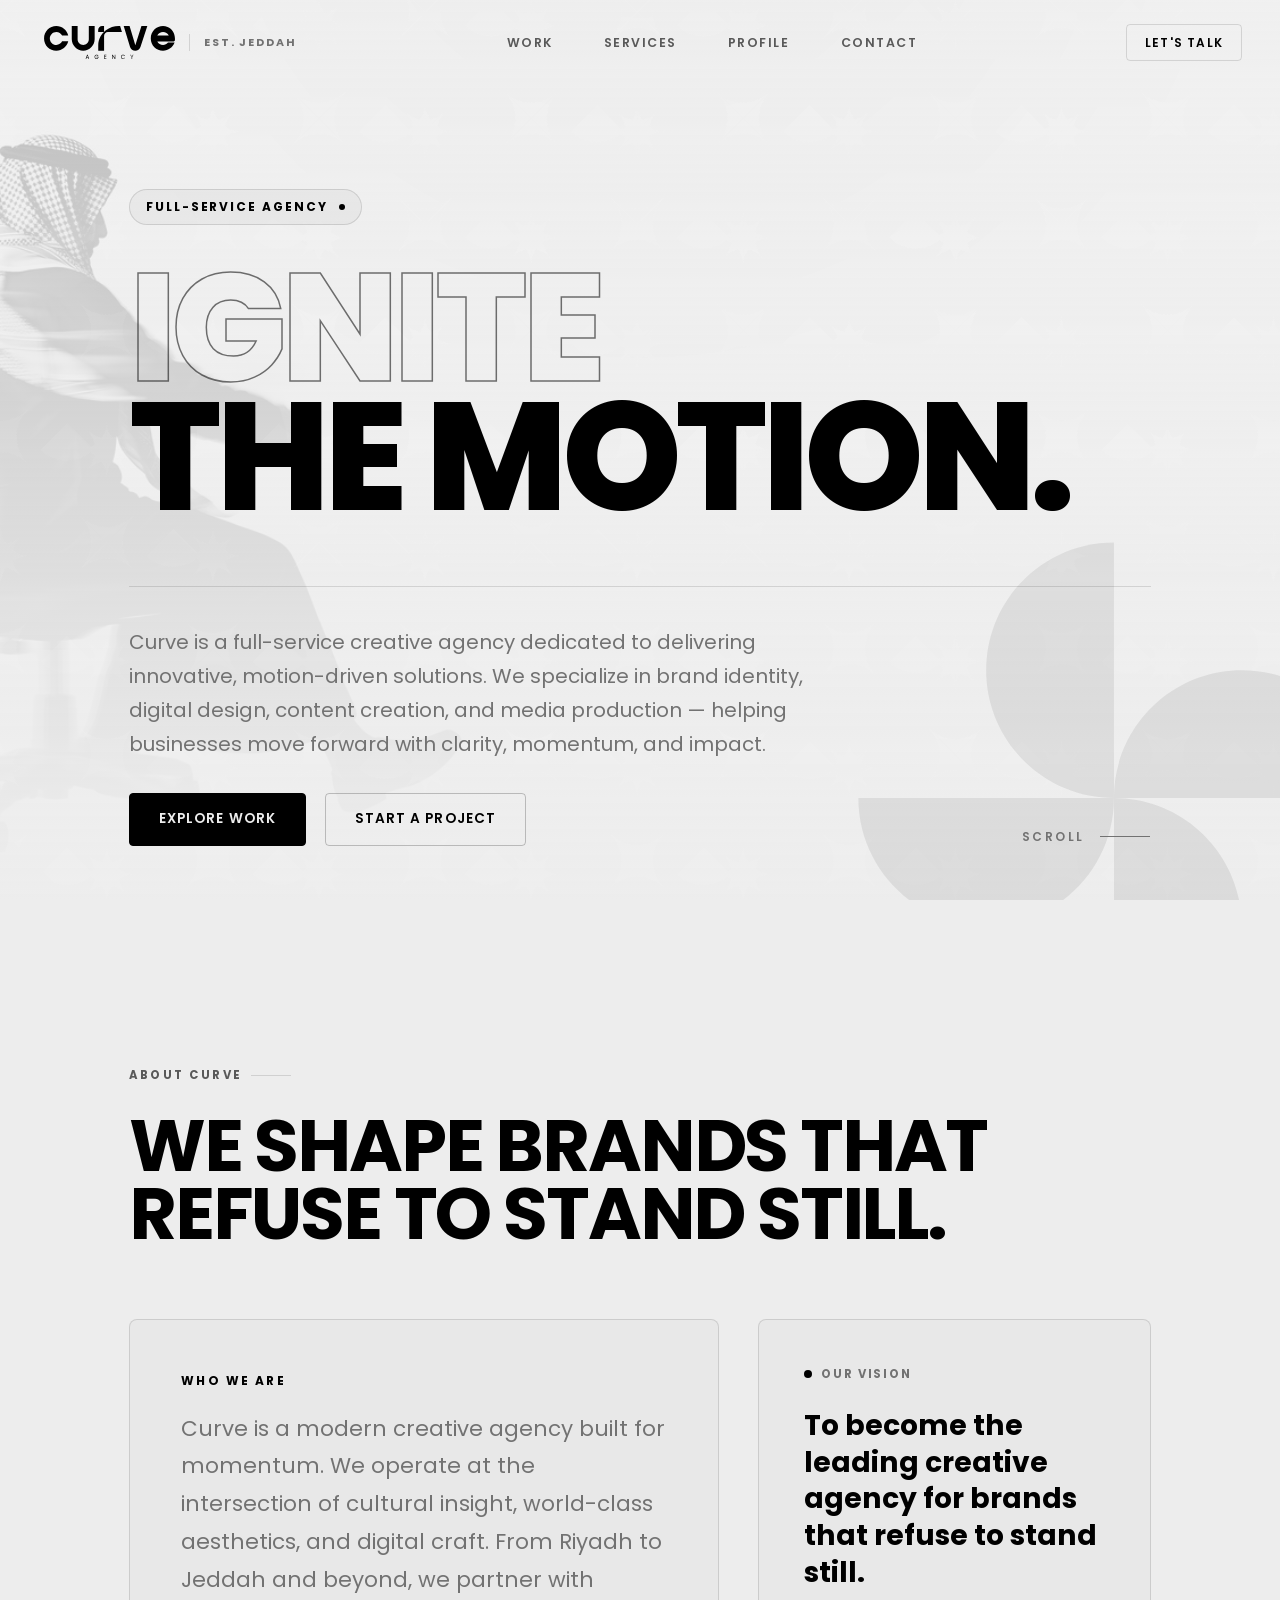
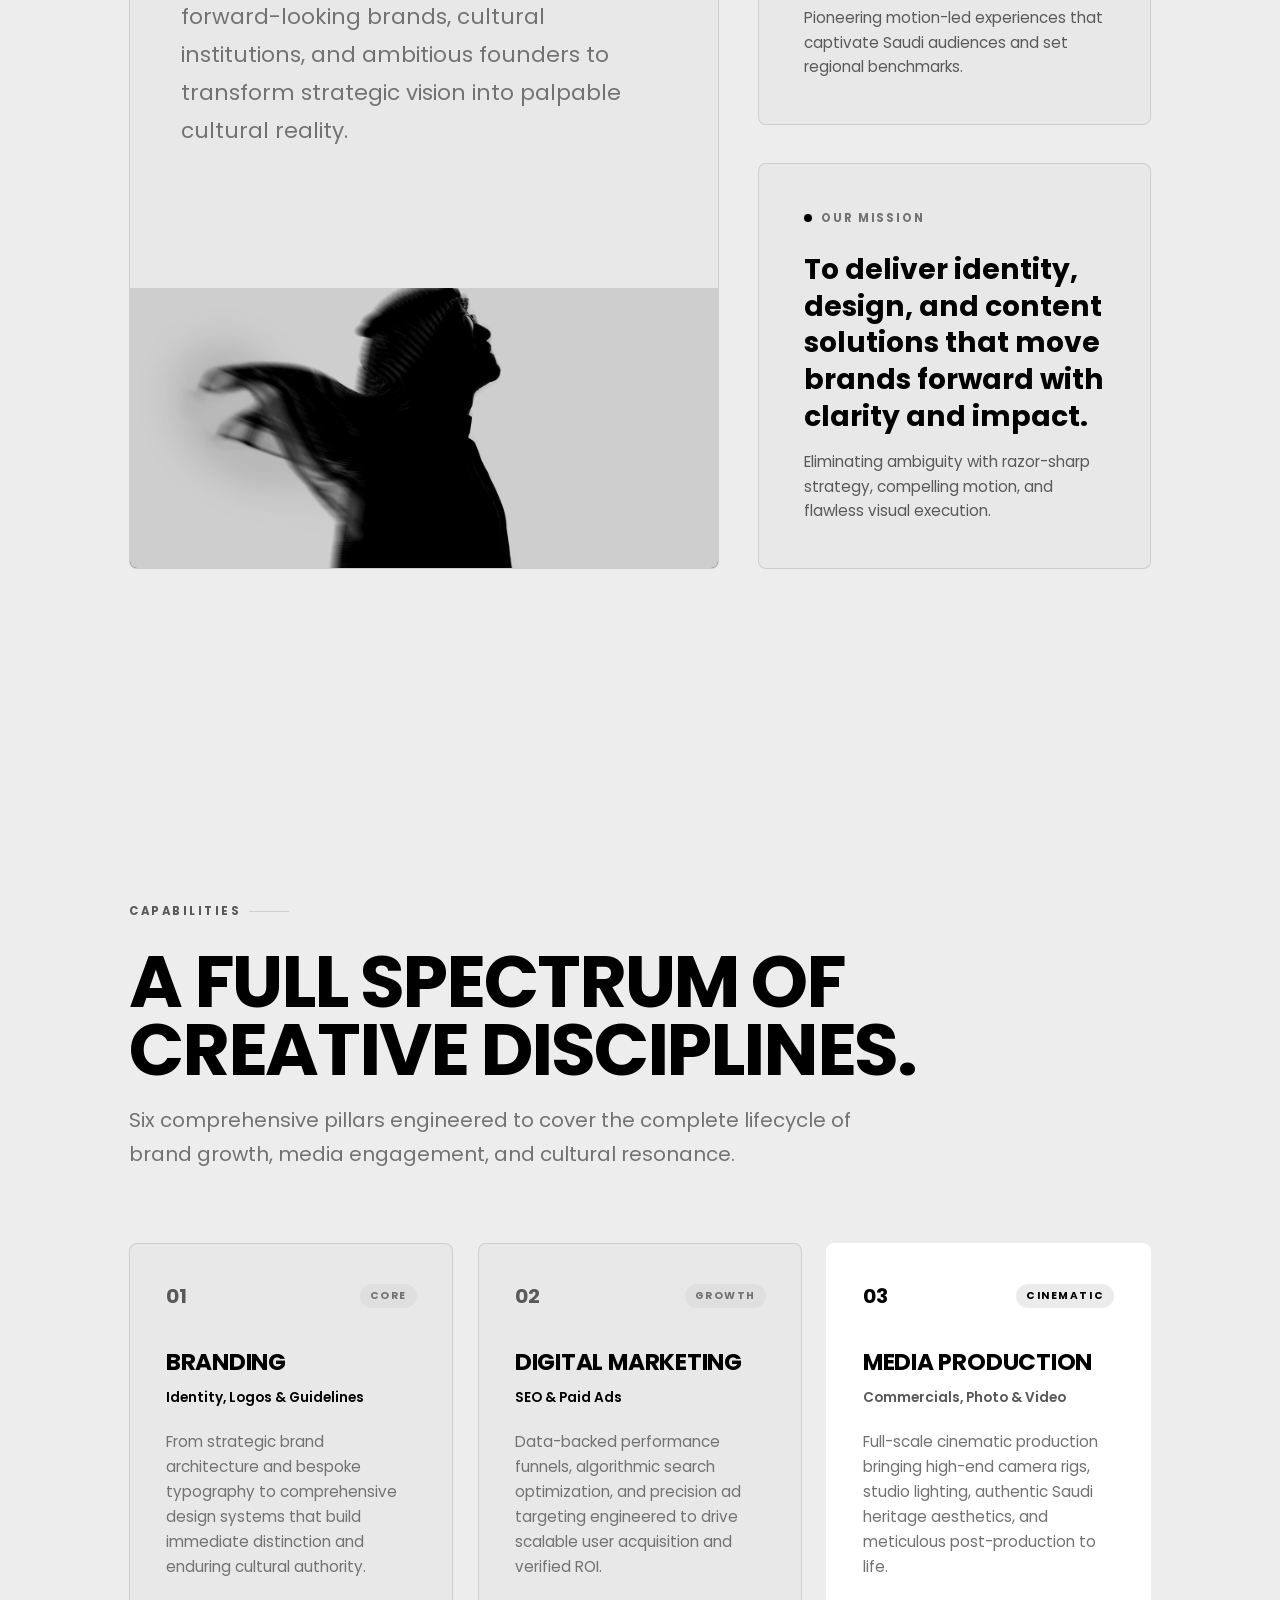
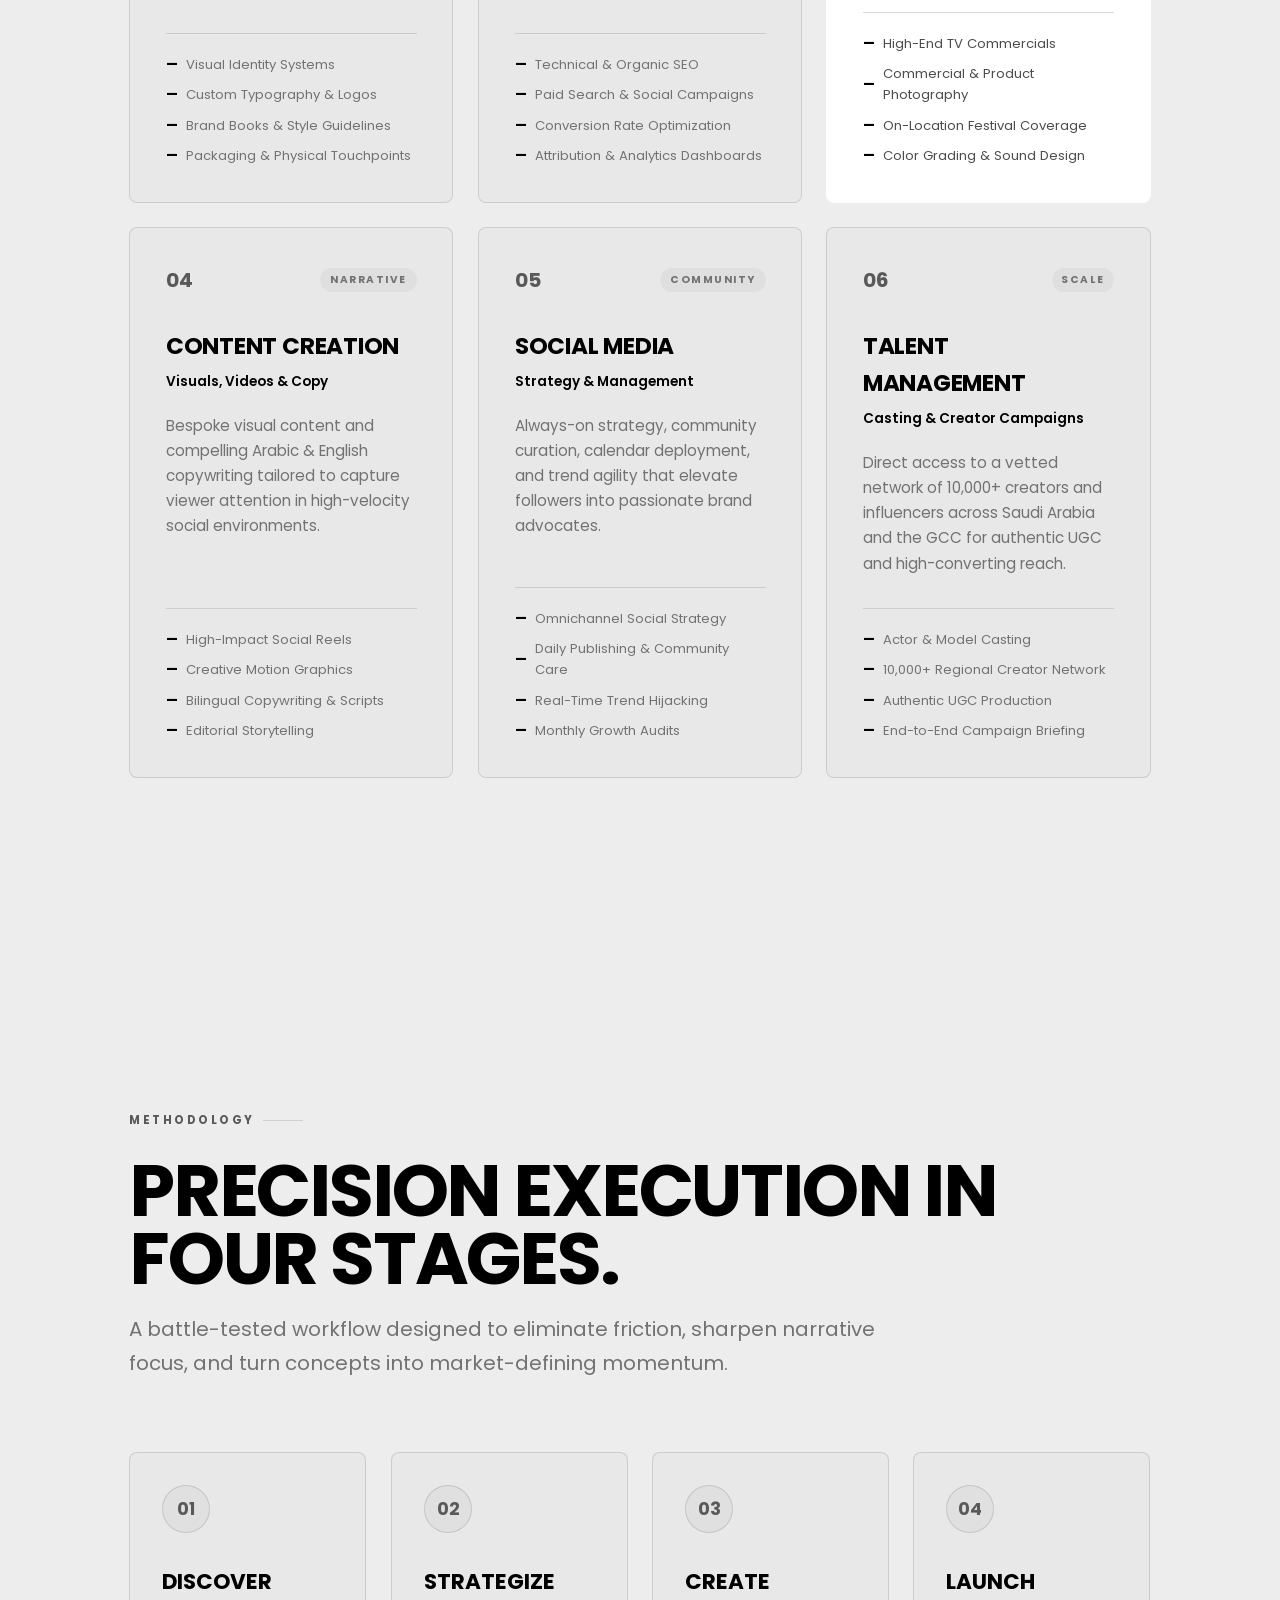
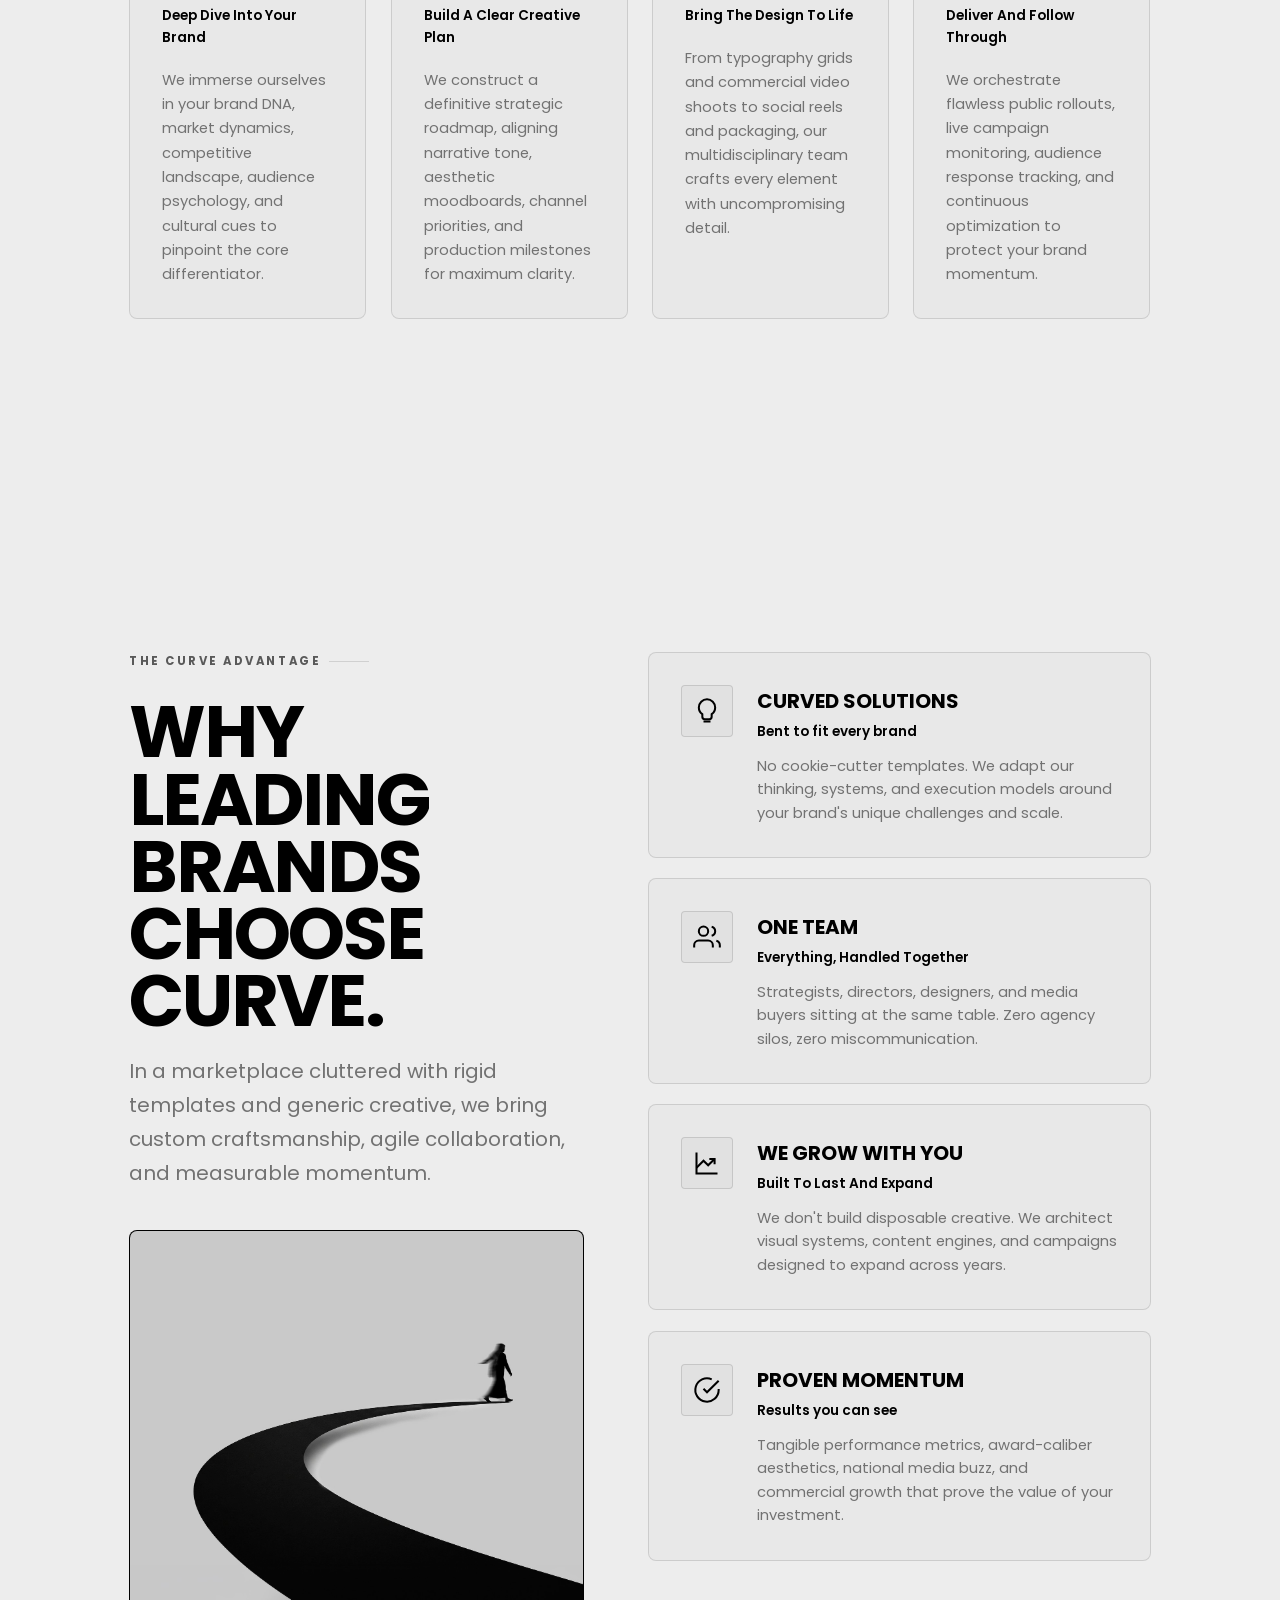
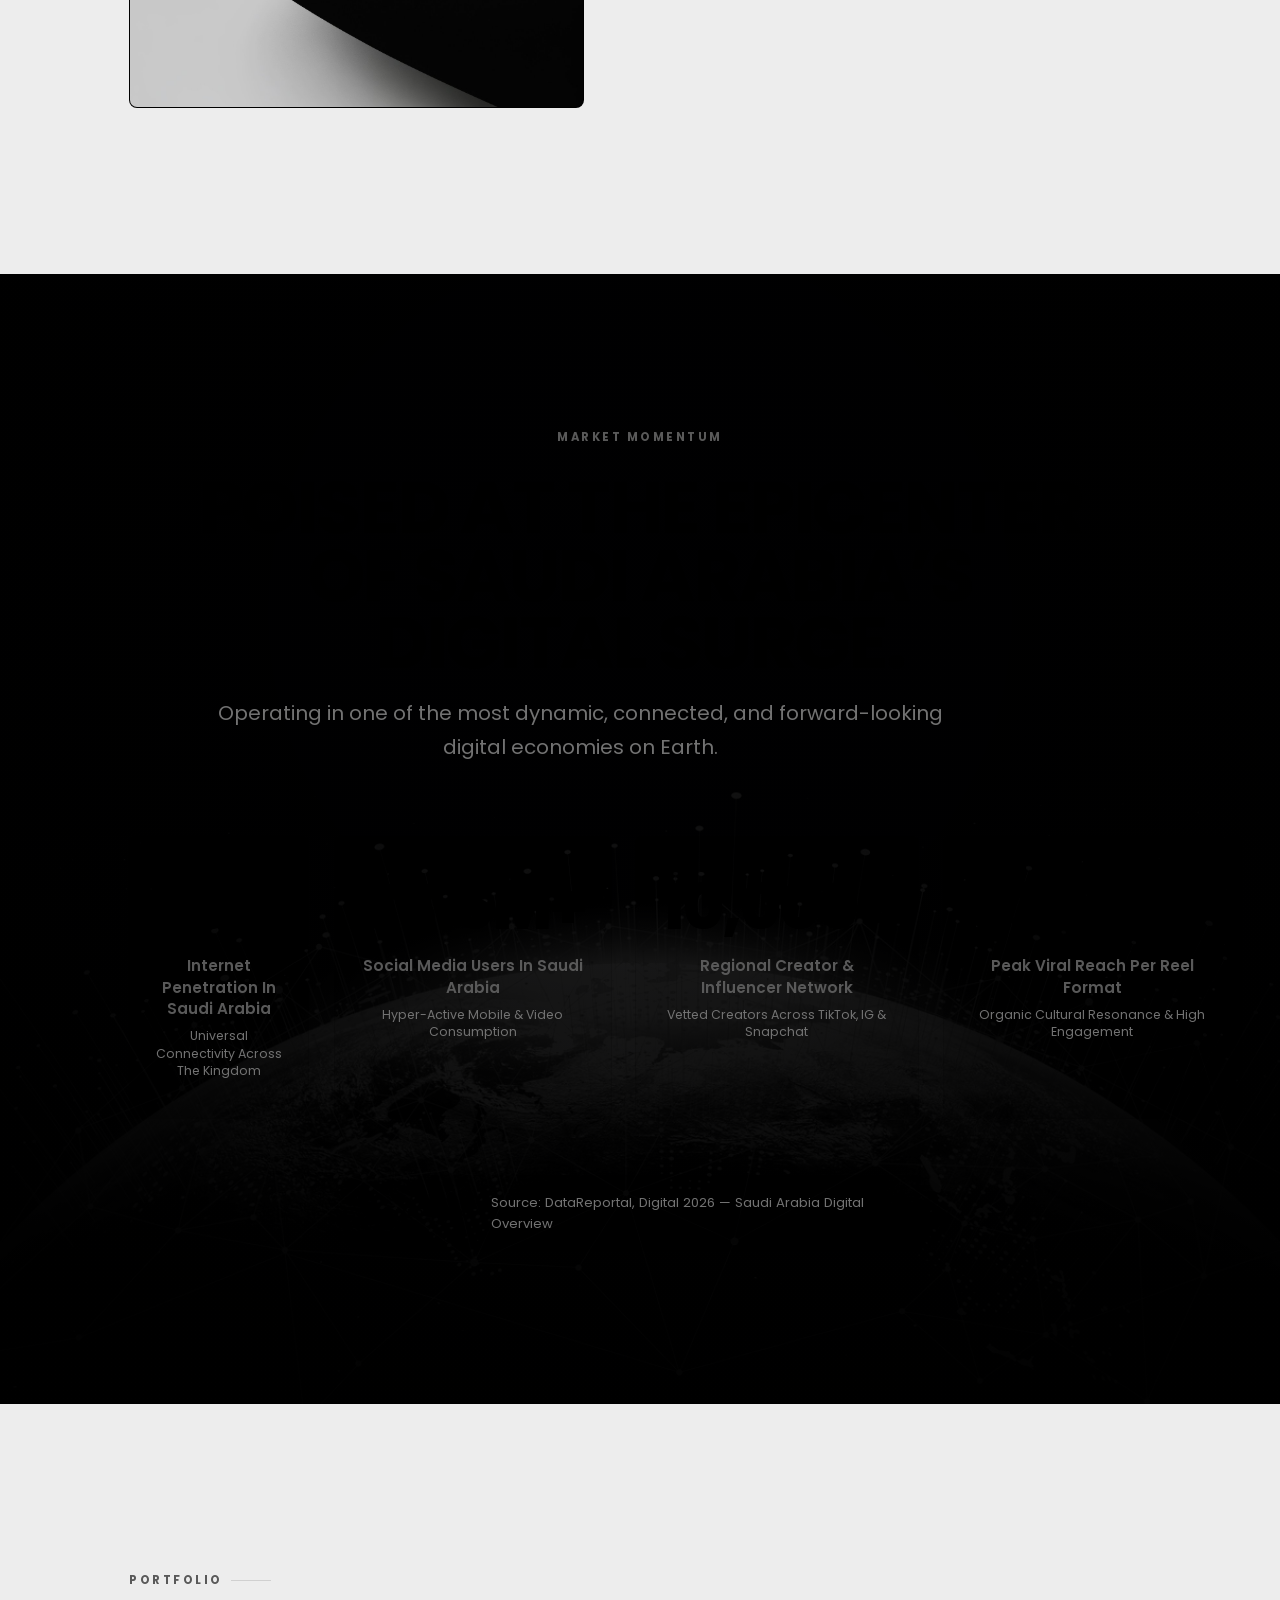
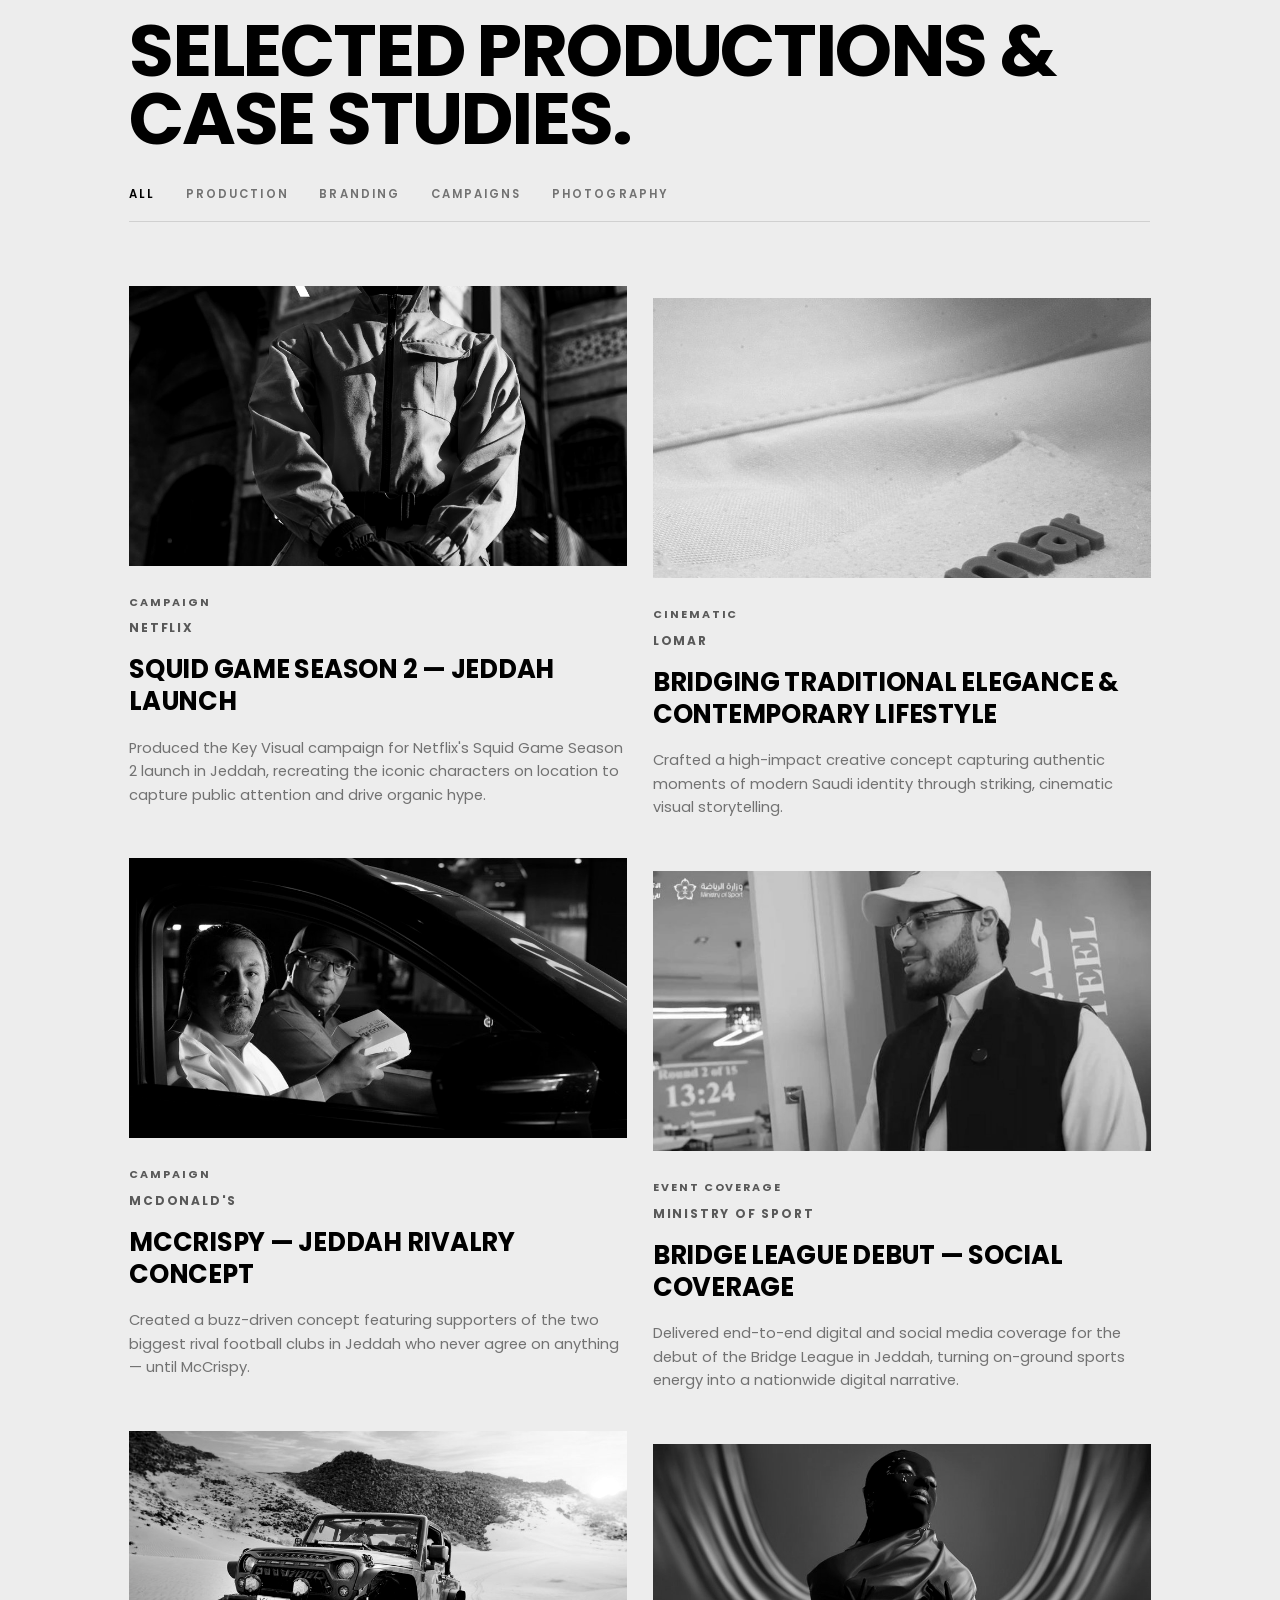
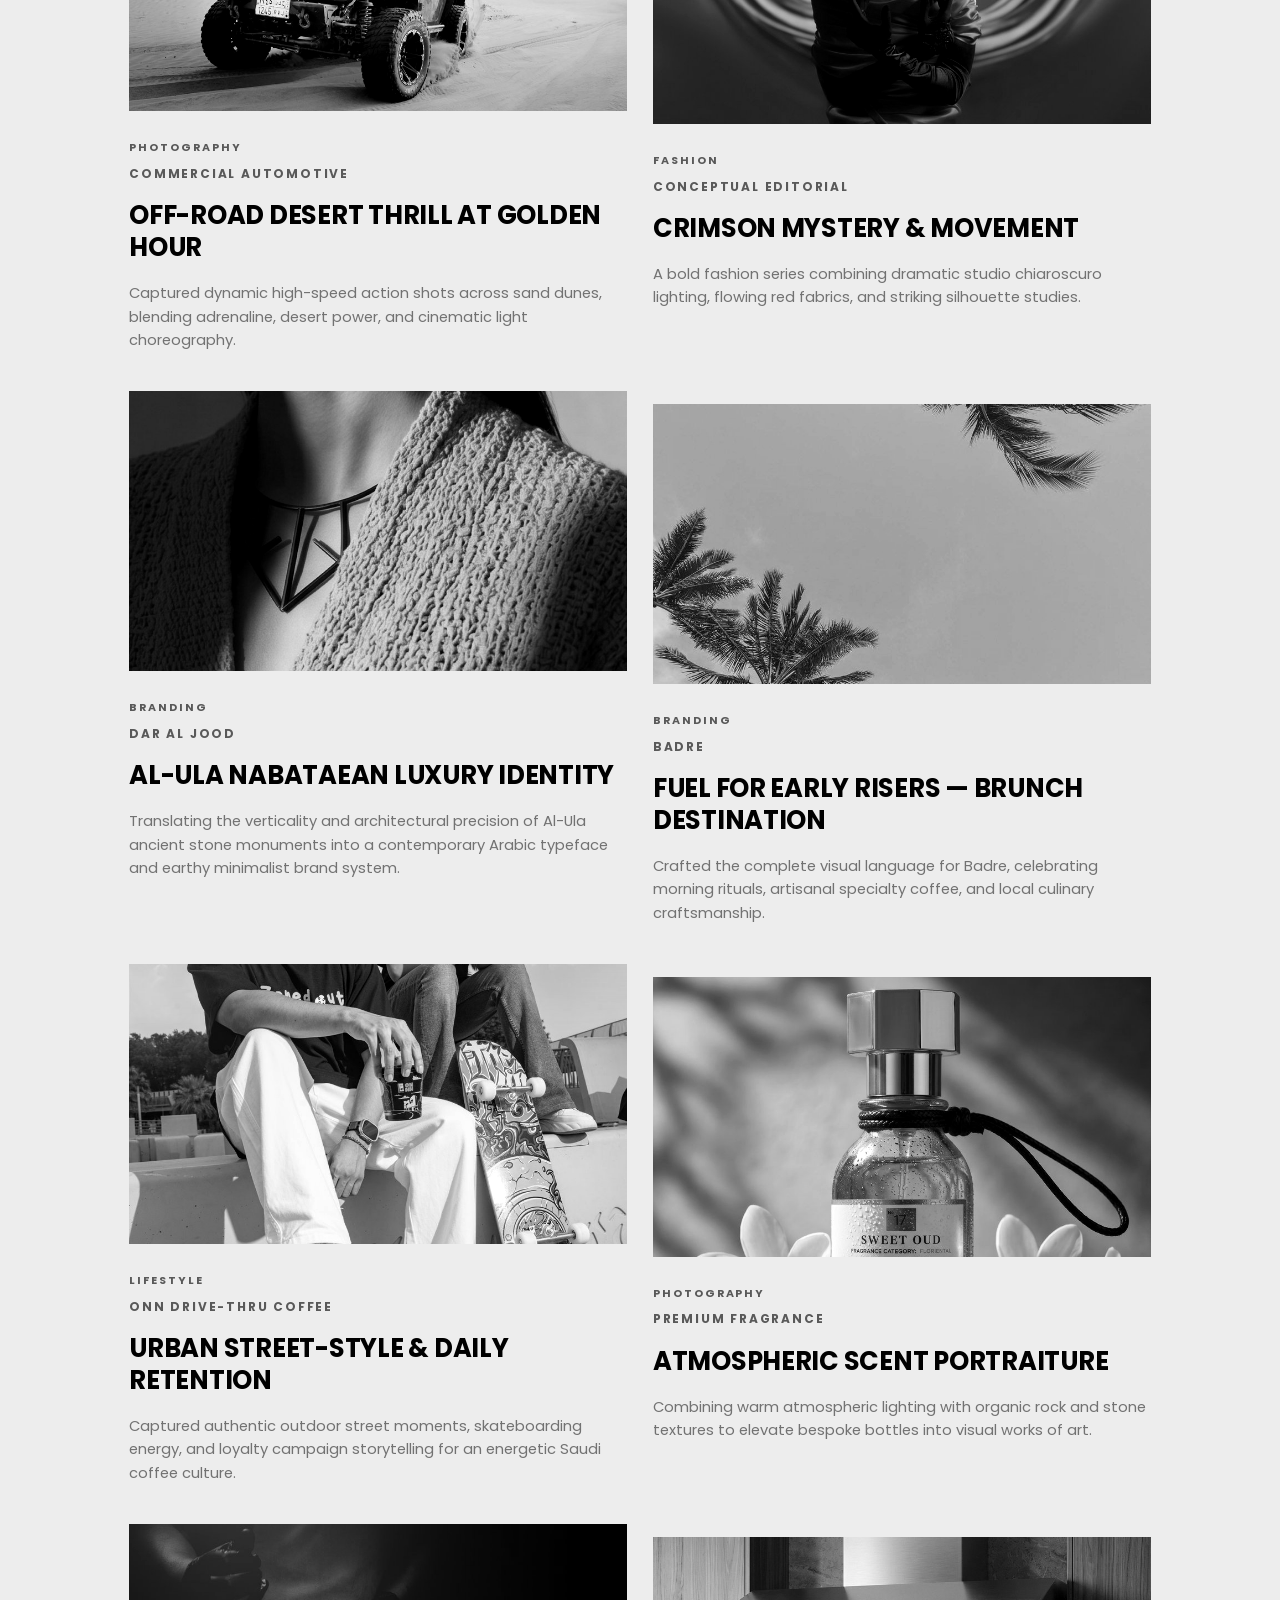
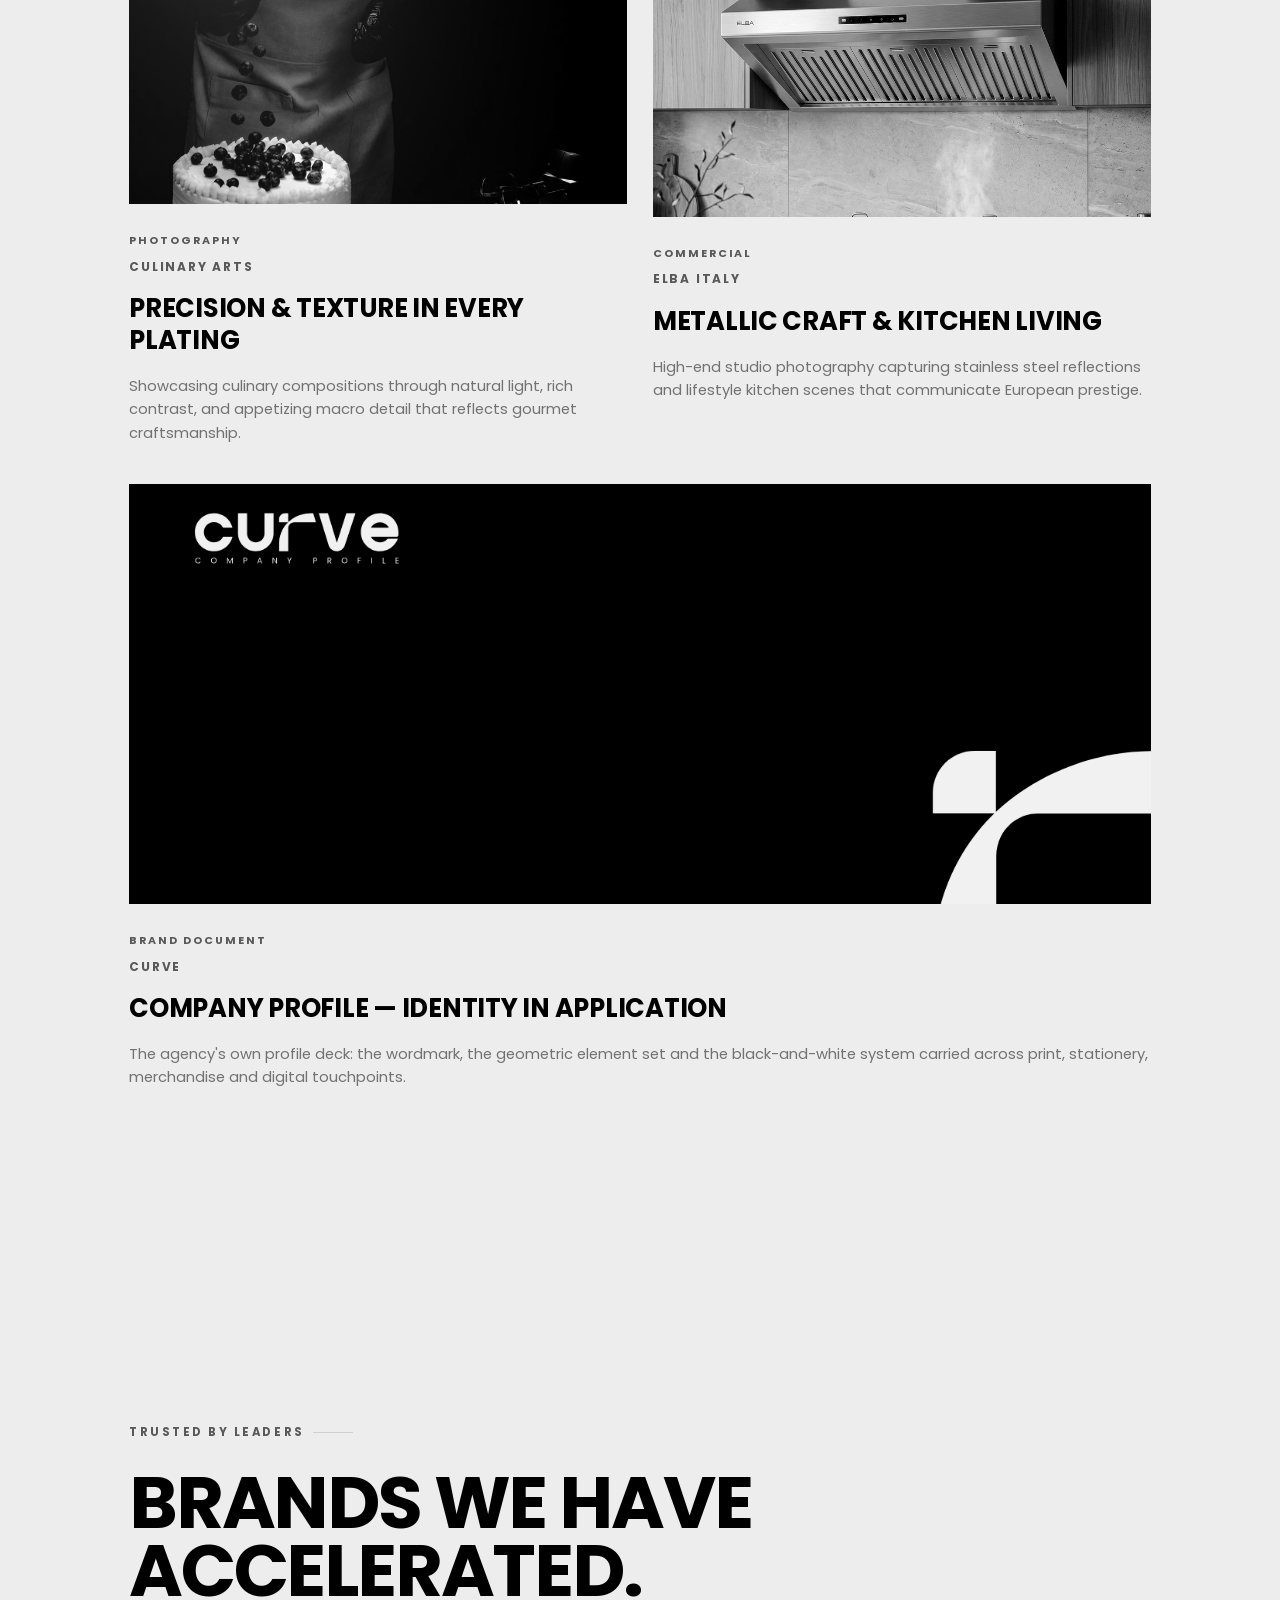
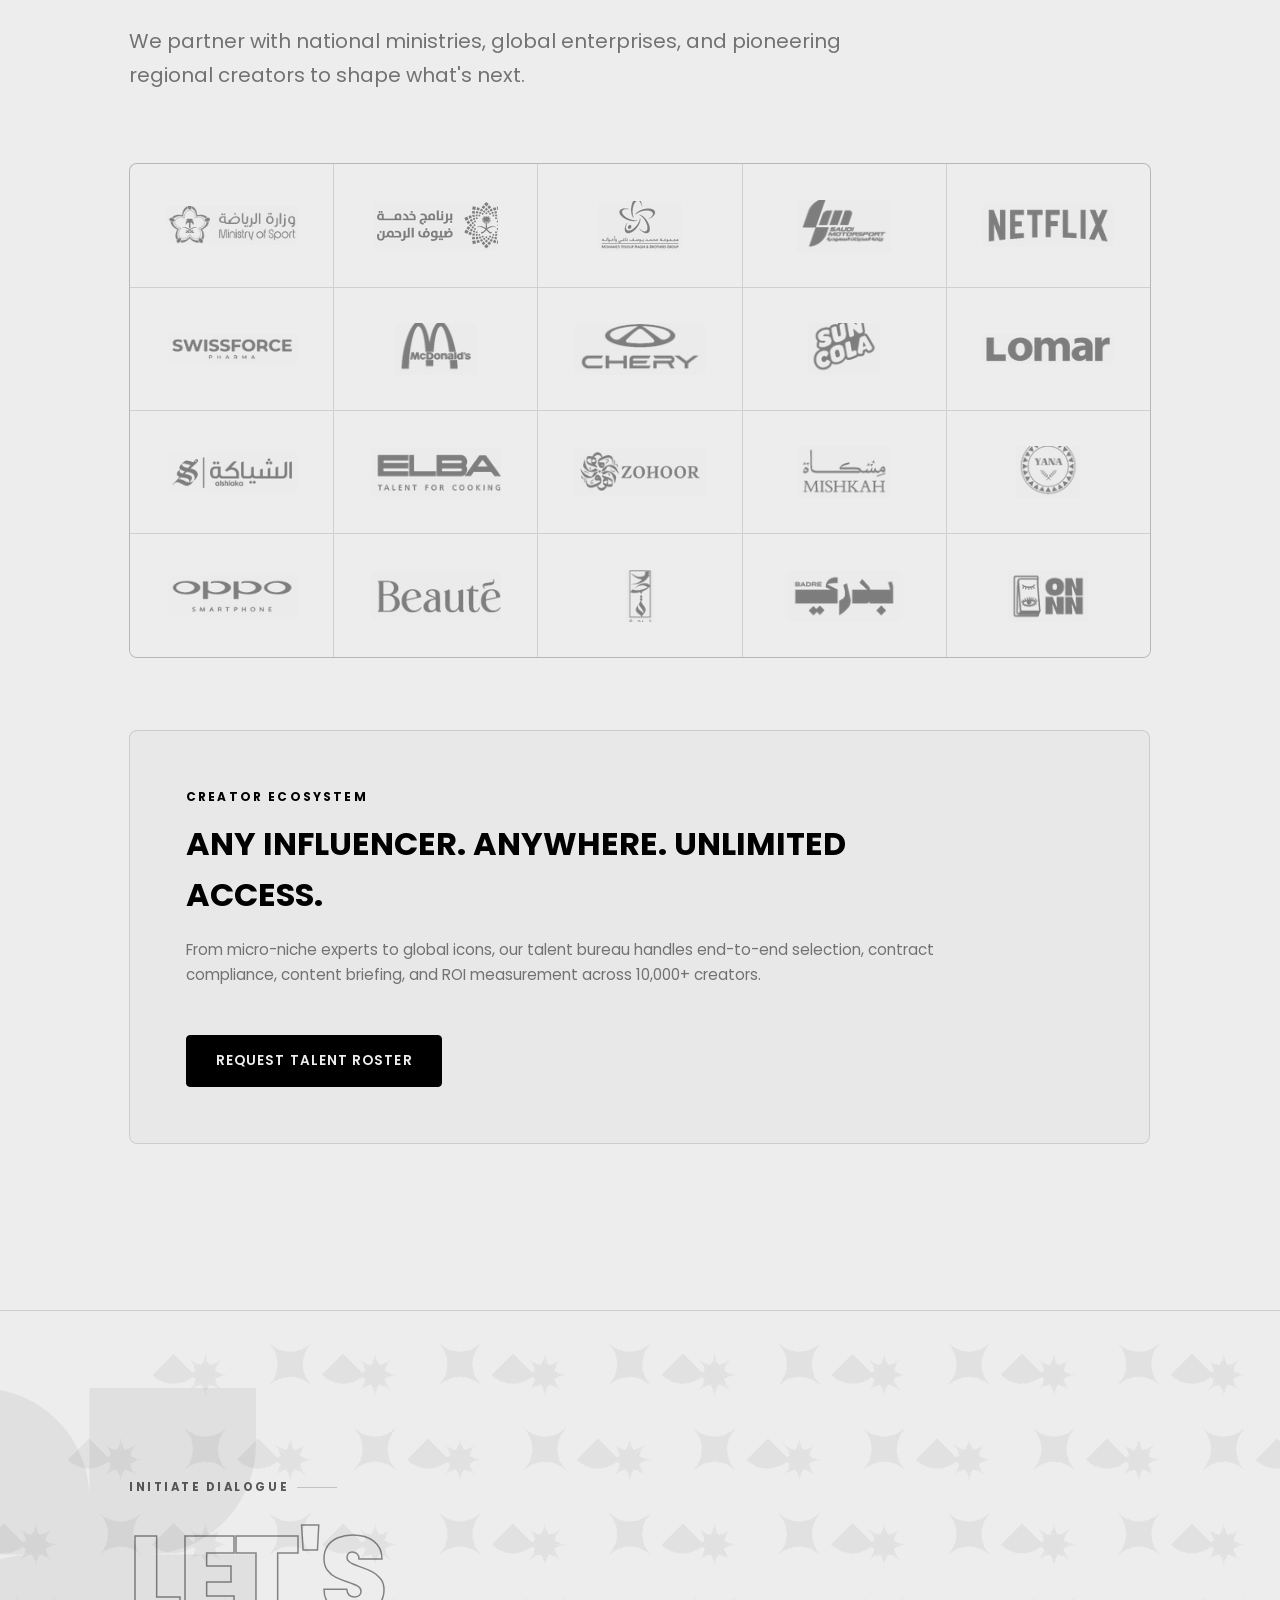
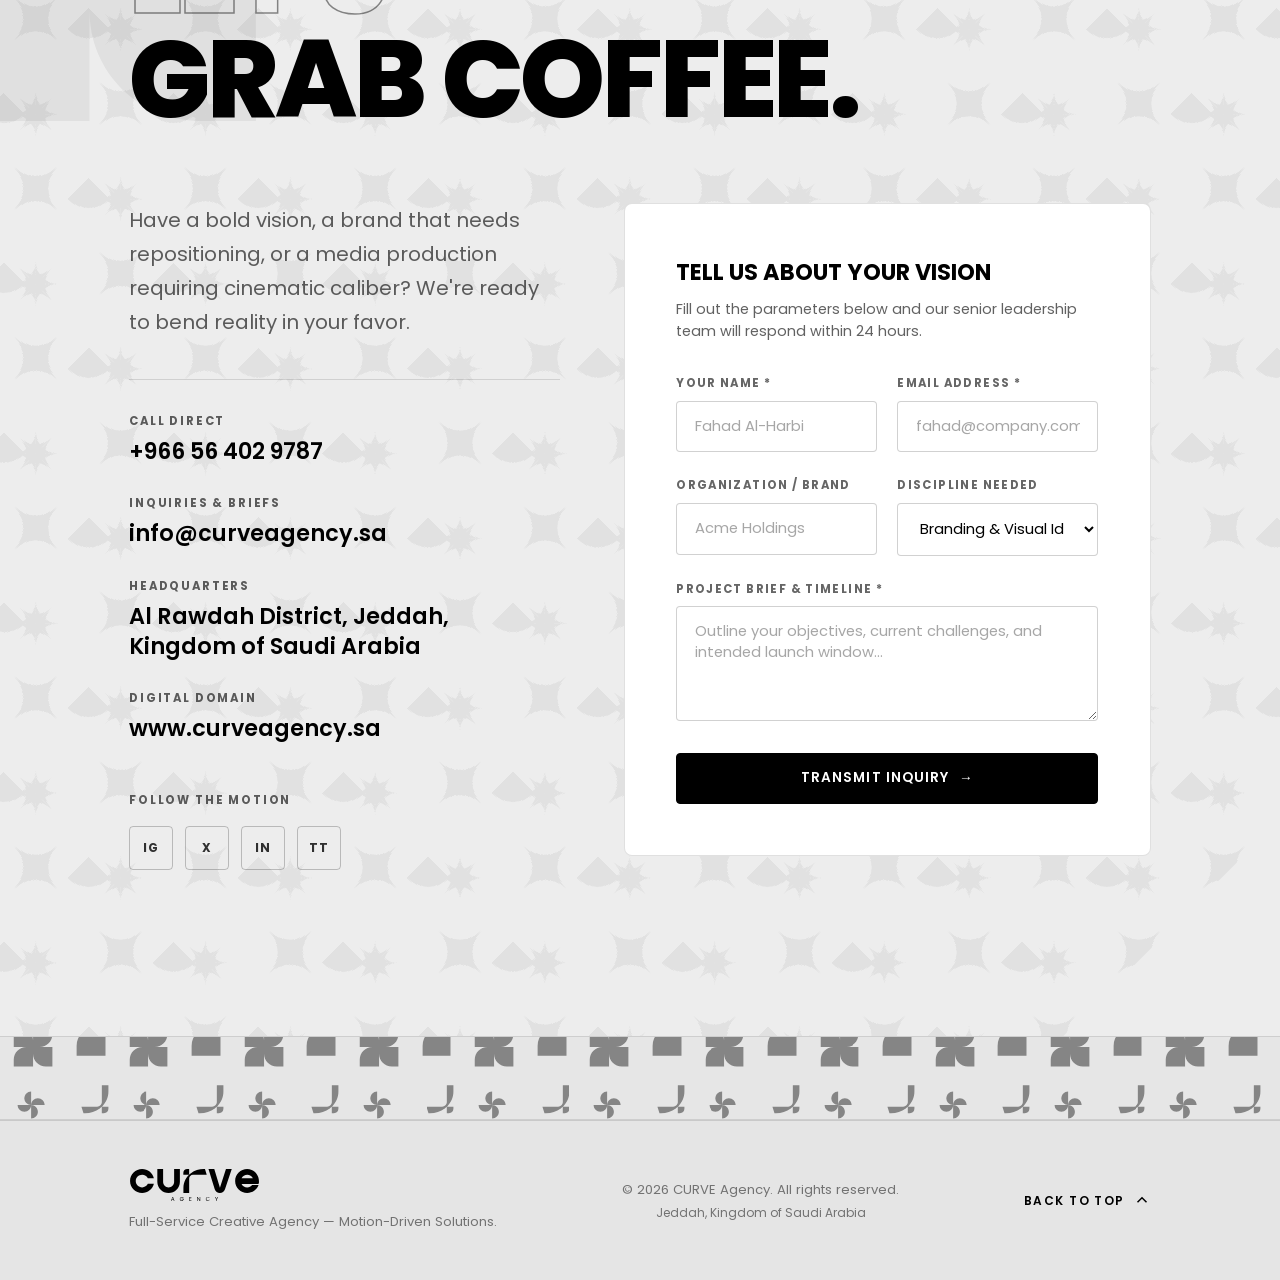
==== commit 56a7e27e: "Uniform heading/body colours site-wide (black headings, #727272 body like ABOUT CURVE), header re-re" ====
--- a/index.html
+++ b/index.html
@@ -741,6 +741,22 @@
               </p>
             </div>
           </article>
+          <!-- Work 13: CURVE Company Profile (the identity in application) -->
+          <article class="work-card" data-category="branding identity" data-index="13">
+            <div class="work-visual">
+              <img src="assets/web/work-company-profile.png" alt="CURVE Company Profile cover" class="work-img" loading="lazy">
+            </div>
+            <div class="work-info">
+              <div class="work-badge">BRAND DOCUMENT</div>
+              <span class="work-client">CURVE</span>
+              <h3 class="work-title">COMPANY PROFILE — IDENTITY IN APPLICATION</h3>
+              <p class="work-desc">
+                The agency's own profile deck: the wordmark, the geometric element set and the black-and-white
+                system carried across print, stationery, merchandise and digital touchpoints.
+              </p>
+            </div>
+          </article>
+
         </div>
       </div>
     </section>
--- a/styles.css
+++ b/styles.css
@@ -684,7 +684,7 @@
 
 .about-body-text {
   font-size: clamp(1.1rem, 1.8vw, 1.35rem);
-  color: var(--text-primary);
+  color: var(--text-muted);      /* body copy under a heading = the 55% grey, like ABOUT CURVE */
   line-height: 1.75;
   font-weight: 400;
 }
@@ -1964,7 +1964,7 @@
 .service-card.featured-service .service-title,
 .service-card.featured-service .service-num { color: #000000; }
 .service-card.featured-service .service-sub { color: rgba(0, 0, 0, 0.66); }
-.service-card.featured-service .service-body { color: rgba(0, 0, 0, 0.68); }
+.service-card.featured-service .service-body { color: var(--text-muted); }   /* same grey as every other card */
 .service-card.featured-service .service-items { border-top-color: rgba(0, 0, 0, 0.15); }
 .service-card.featured-service .service-items li { color: rgba(0, 0, 0, 0.70); }
 .service-card.featured-service .service-items li::before { color: #000000; }
@@ -2266,7 +2266,86 @@
 /* --- legibility pass (measured): the 55% tint (#727272) is 4.11:1 on #EDEDED, which
        passes for large type but not for small labels — those use the 65% tint instead --- */
 .nav-link, .section-idx, .detail-label, .social-label, .work-badge, .work-client,
-.service-num, .step-num, .stat-label, .hero-lead, .card-caption, .mobile-contact-line,
+.service-num, .step-num, .stat-label, .card-caption, .mobile-contact-line,
 .form-group label, .footer-link, .footer-note, .scroll-hint { color: #595959; }
+.form-container .form-group input::placeholder, .form-container .form-group textarea::placeholder,
 .form-group input::placeholder, .form-group textarea::placeholder { color: rgba(0, 0, 0, 0.45); }
 .title-outline { -webkit-text-stroke-color: rgba(0, 0, 0, 0.55); }
+
+
+/* ==========================================================================
+   OFFICIAL SVG ASSETS (Alaa's exports) — 22 Sep 2026
+   logo/logo-0٧.svg  -> the lockup (ink ratio 4.025)  -> header + footer, recoloured #000000
+   logo/logo-0٨.svg  -> the mark  (ink ratio 0.972)   -> favicon
+   PATTERN & ELEMENTS-01..06 -> the identity's geometric elements (arch, hook, pinwheel,
+   rotor, corner) + the pattern sampler; all used as black artwork on the light ground.
+   ========================================================================== */
+/* the vector logo already carries the approved ink — no inversion needed */
+.logo-vector, .logo-img.logo-vector, .footer-logo.logo-vector { filter: none; }
+.logo-img.logo-vector { width: 132px; height: auto; }
+.footer-logo.logo-vector { width: 130px; height: auto; }
+@media (max-width: 640px) {
+  .logo-img.logo-vector, .footer-logo.logo-vector { width: 124px; }   /* still >= the 120px minimum */
+}
+
+/* the official pattern sampler replaces the hand-made tile in the brand band */
+.brand-band {
+  position: relative; overflow: hidden;
+  background-color: #E5E5E5;
+  background-image: none;                    /* the official pattern rides on ::after */
+}
+.brand-band::after {
+  content: ""; position: absolute; inset: -6% 0;
+  background-image: url("assets/svg/pattern-tile.svg");   /* composed from the official elements */
+  background-size: clamp(96px, 9vw, 128px) auto;
+  background-repeat: repeat; background-position: center;
+  opacity: 0.5; pointer-events: none;
+}
+/* hero: the rotor element, cropped large and ghosted — the guideline's own element */
+.hero-section { position: relative; overflow: hidden; }
+.hero-section::after {
+  content: ""; position: absolute; right: -7vw; bottom: -12vw;
+  width: 40vw; height: 40vw; z-index: 1; pointer-events: none;
+  background: url("assets/svg/element-rotor.svg") center/contain no-repeat;
+  opacity: 0.07;
+}
+/* contact: the pinwheel element behind the pattern veil */
+.contact-section::after {
+  content: ""; position: absolute; left: -6vw; top: 6vw;
+  width: 26vw; height: 26vw; z-index: 0; pointer-events: none;
+  background: url("assets/svg/element-pinwheel.svg") center/contain no-repeat;
+  opacity: 0.05;
+}
+/* the arch element marks the profile/vision statement */
+.vision-marker, .card-statement::before {
+  background-image: url("assets/svg/element-arch.svg");
+  background-size: contain; background-repeat: no-repeat; background-position: center;
+}
+
+
+/* ==========================================================================
+   HEADER, read out of Alaa's own nav-strip exports (paner/panner-0١-0٢.svg and
+   paner/panner-0٢.svg, 1920x112) — measured from the rendered strip:
+     bar height 112/1920 = 5.83% of viewport width   -> 84px at 1440
+     logo/left cluster starts at x=66  = 3.44% inset
+     CTA button ends at x=1862         = 3.0% inset
+     gap between nav items = 78px      = 4.06% of width
+   So the header is near full-bleed while the page content keeps its 10.1vw margin,
+   exactly like the ABOUT CURVE composition in the same asset set (text inset ~13%).
+   ========================================================================== */
+.site-header { padding: 1.38rem 0; }
+.site-header .container.header-inner {
+  padding-left: 3.4vw;
+  padding-right: 3vw;
+}
+.site-header .nav-links { gap: clamp(1.6rem, 4vw, 4.2rem); }
+@media (max-width: 900px) {
+  .site-header .container.header-inner { padding-left: 1.5rem; padding-right: 1.5rem; }
+}
+
+
+/* the COMPANY PROFILE card closes the portfolio as a deliberate wide feature
+   (13 cards in a 2-column grid would otherwise leave an orphan slot) */
+.work-card[data-index="13"] { grid-column: 1 / -1; }
+.work-card[data-index="13"] .work-visual { aspect-ratio: 21 / 9; max-height: 420px; }
+.work-card[data-index="13"] .work-img { object-fit: cover; object-position: left center; }
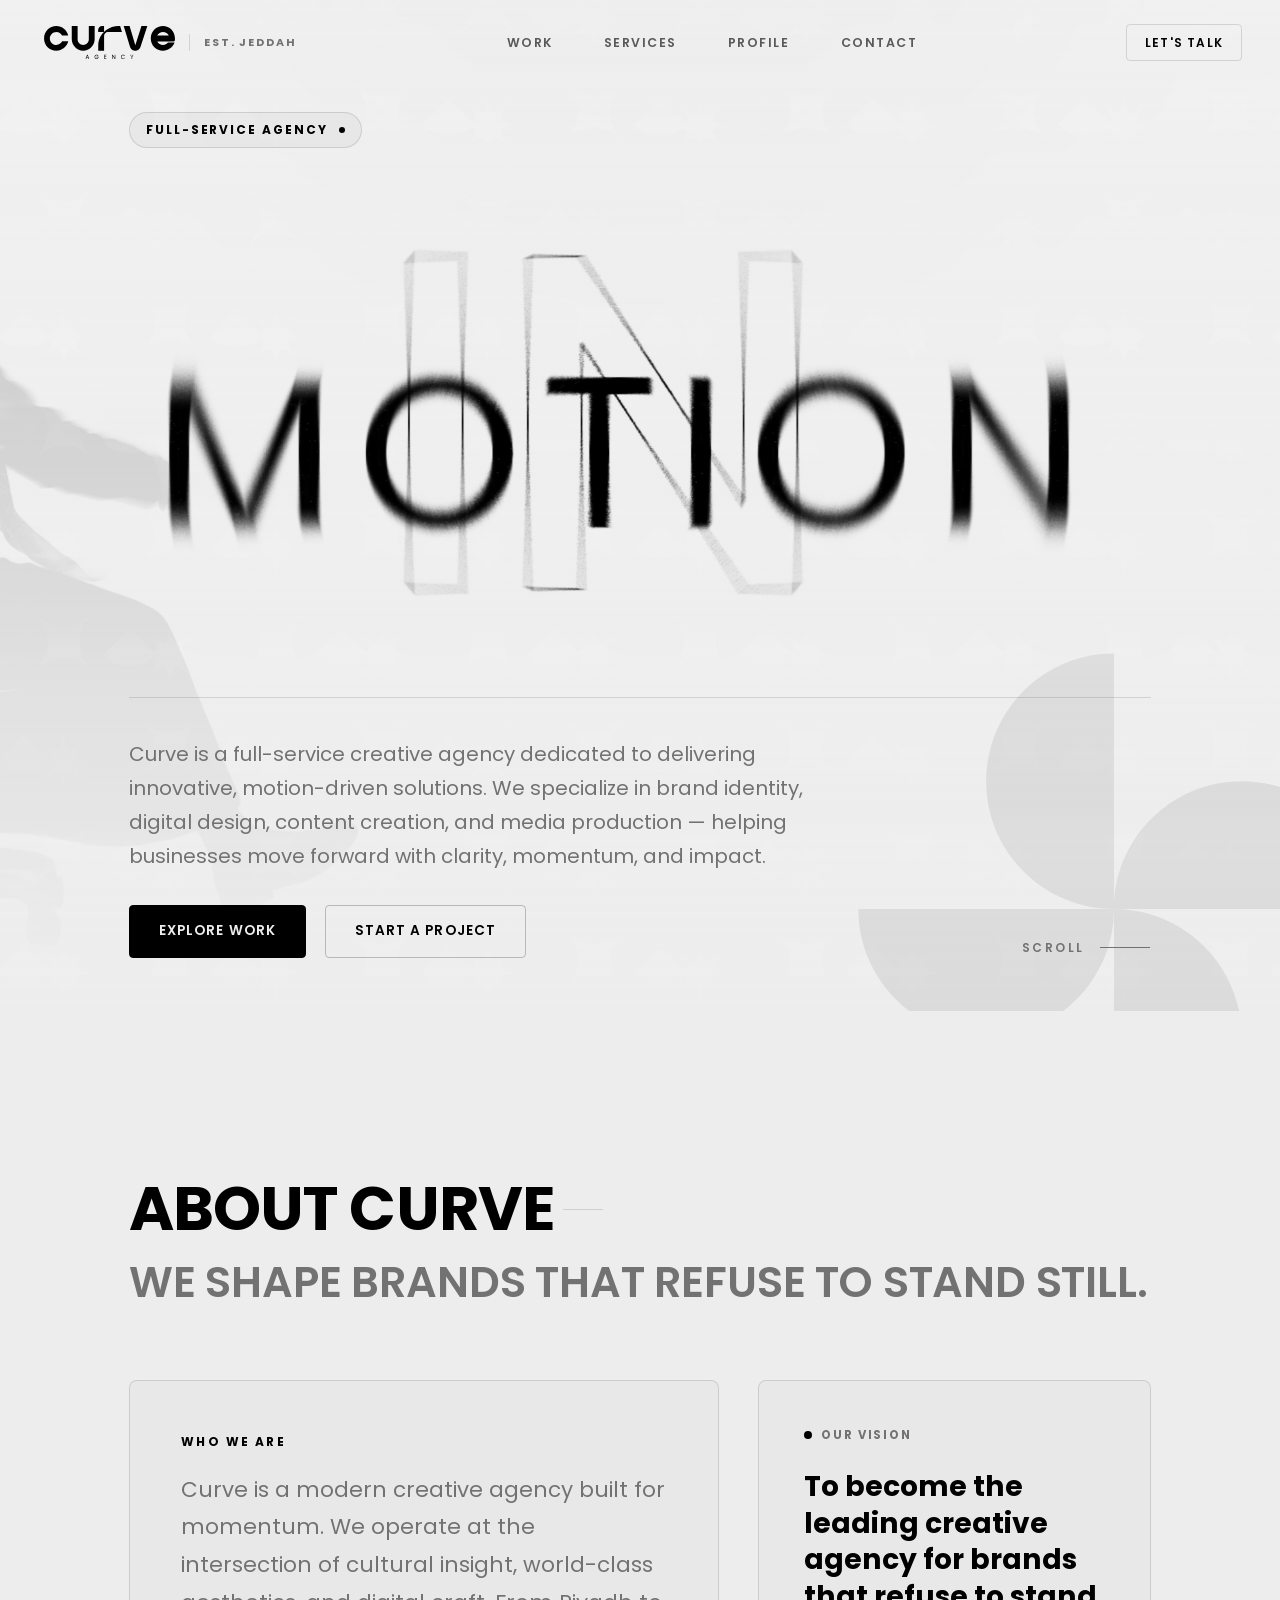
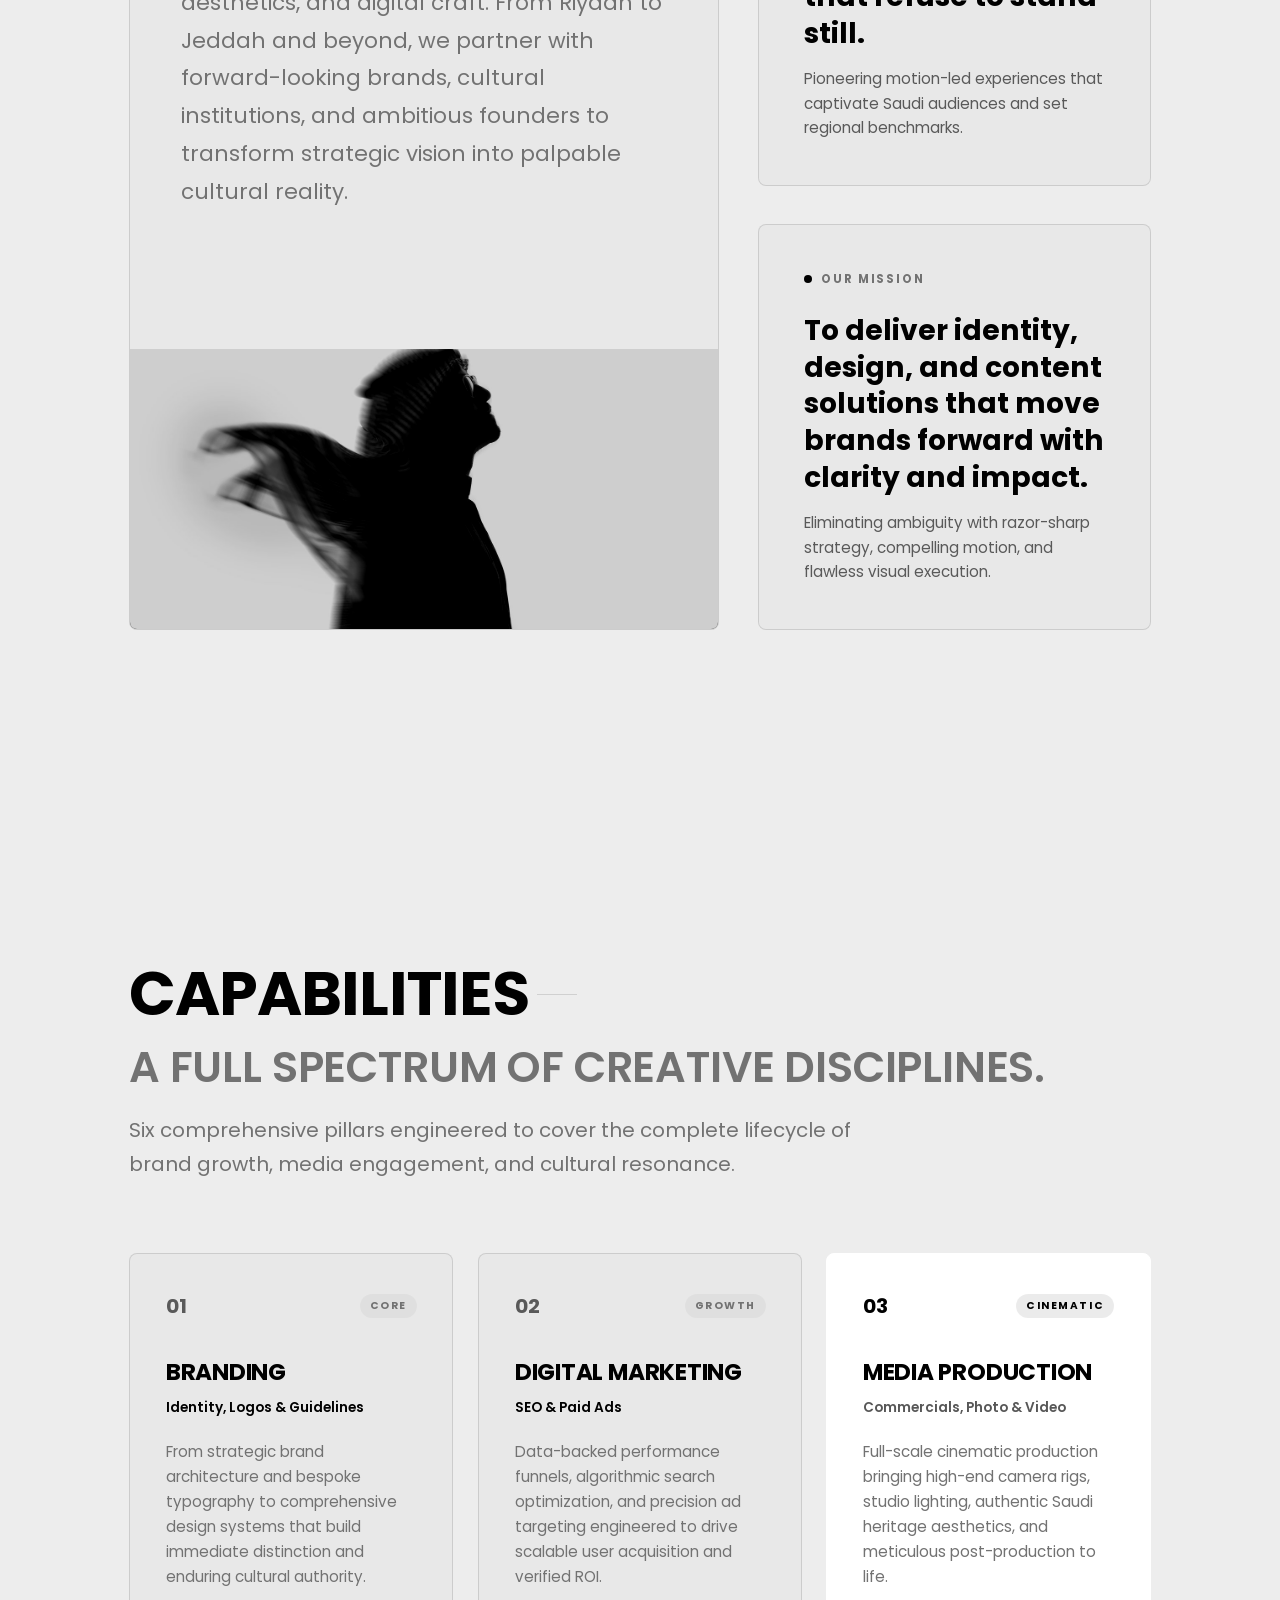
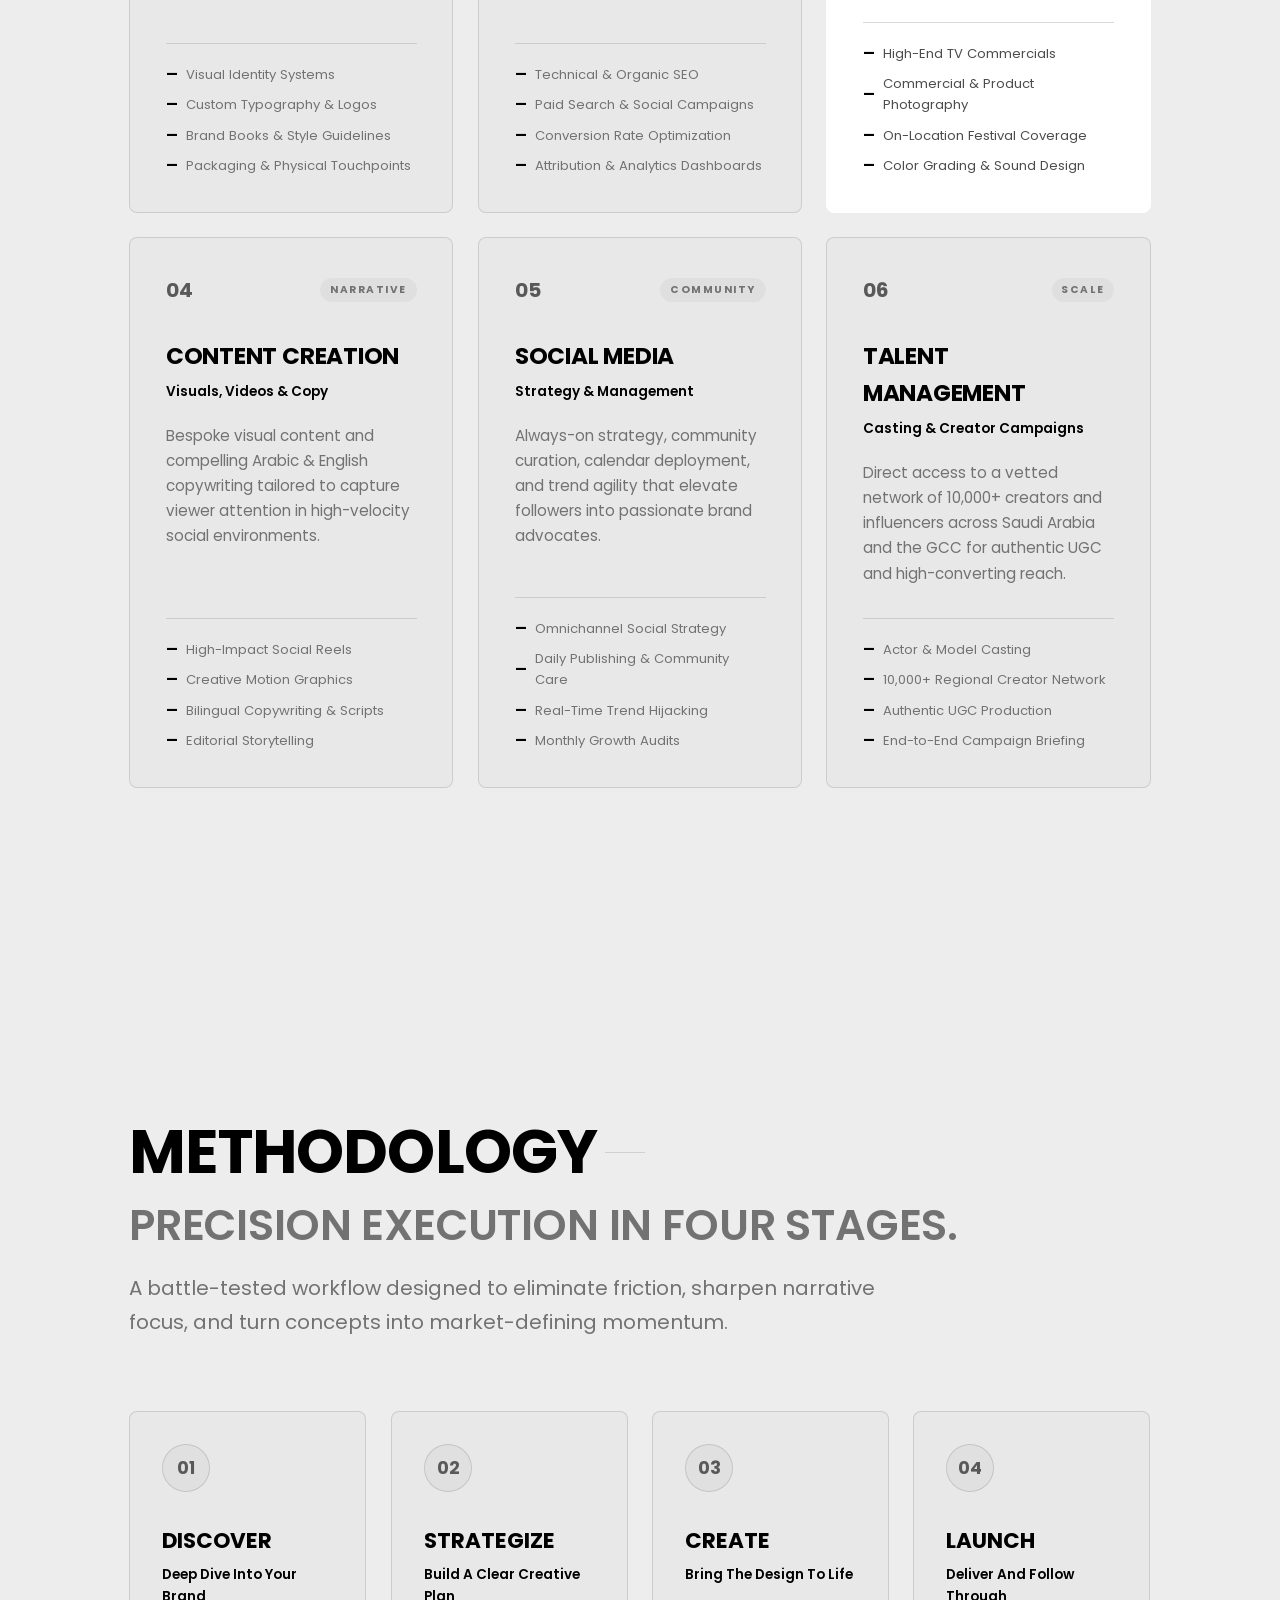
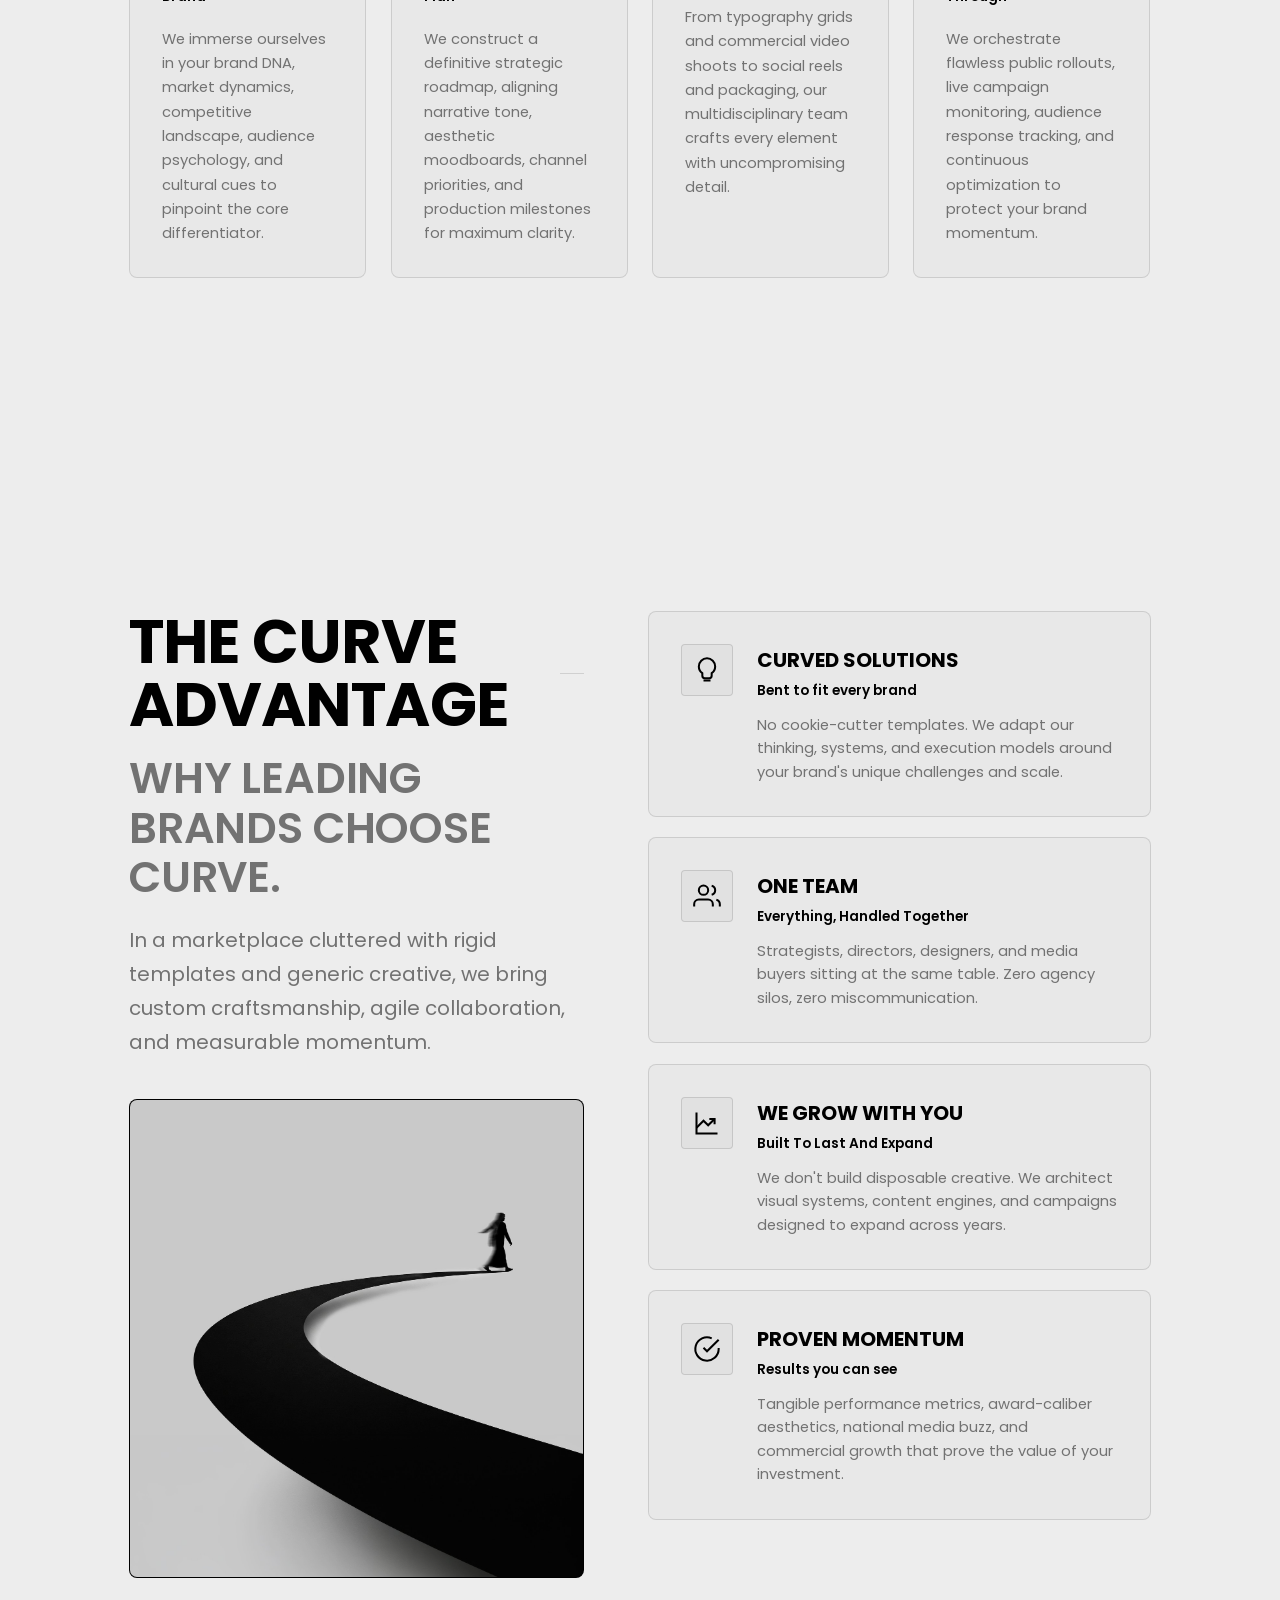
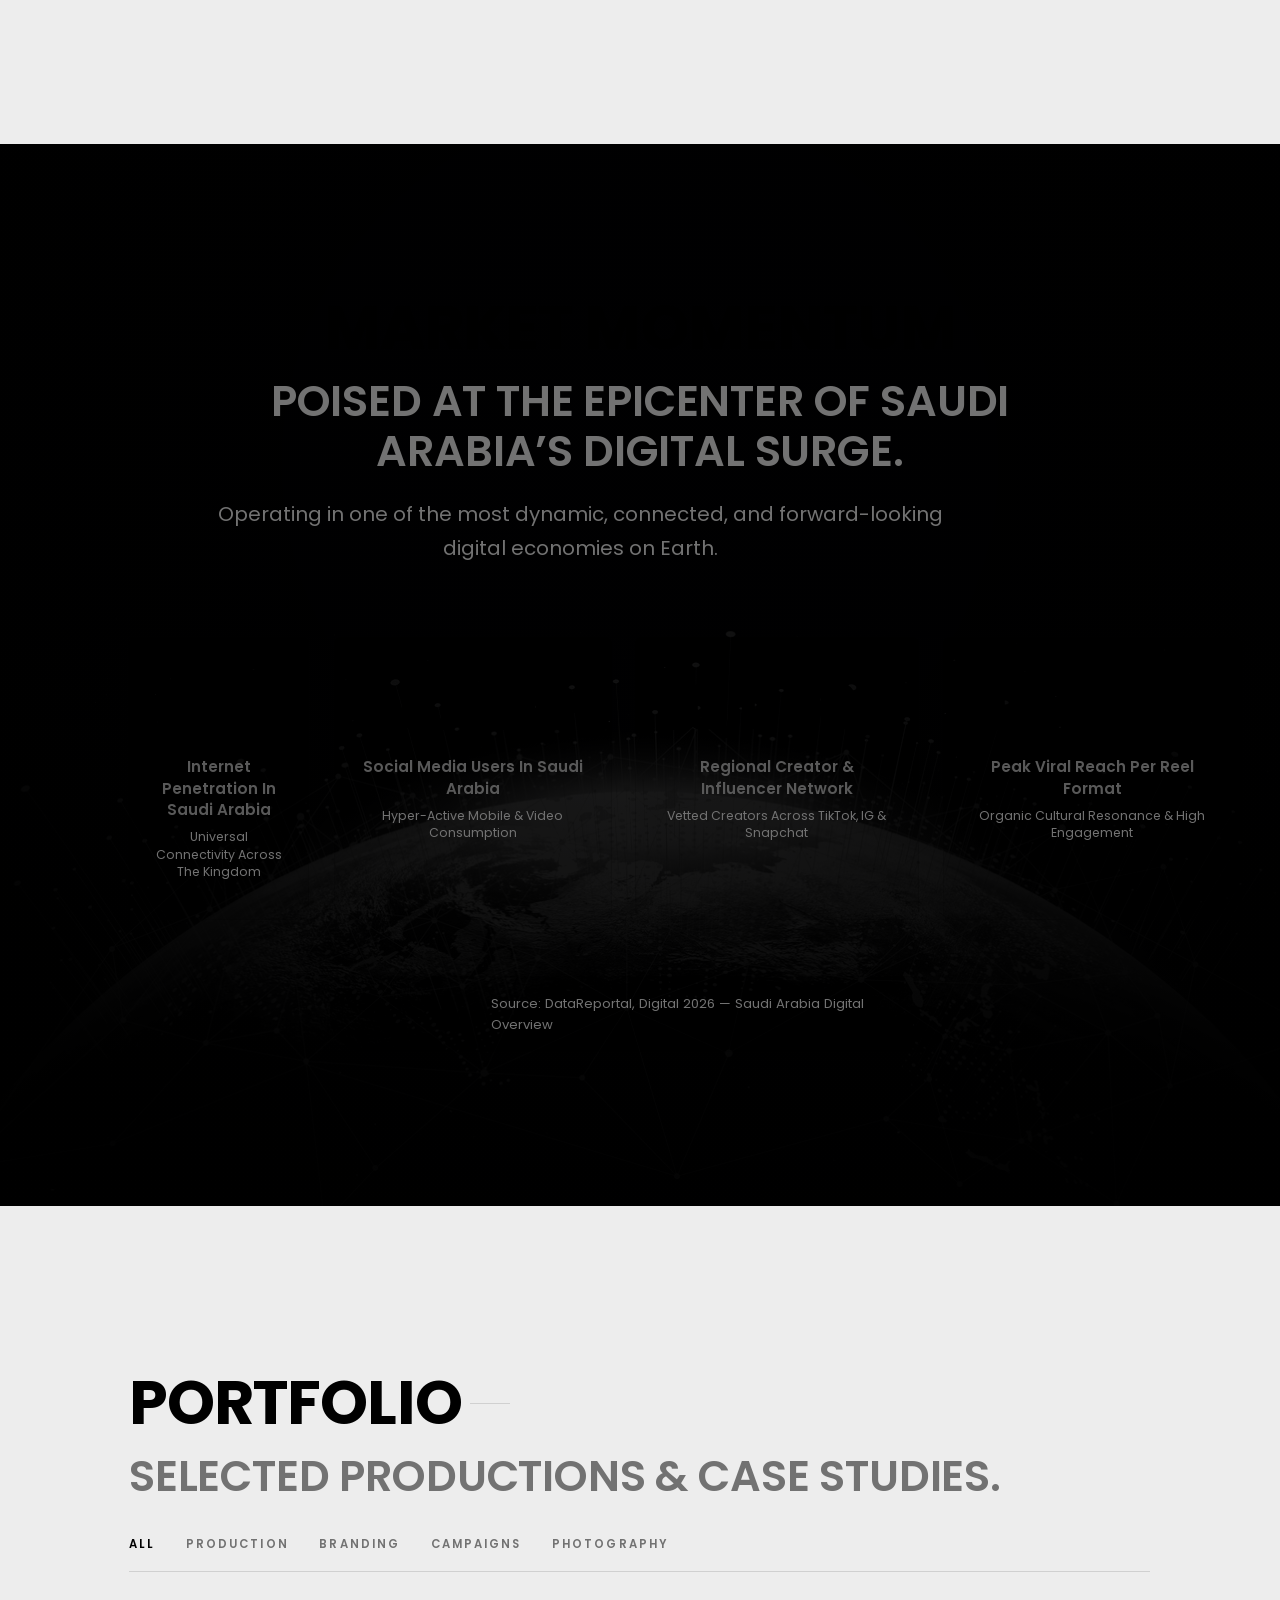
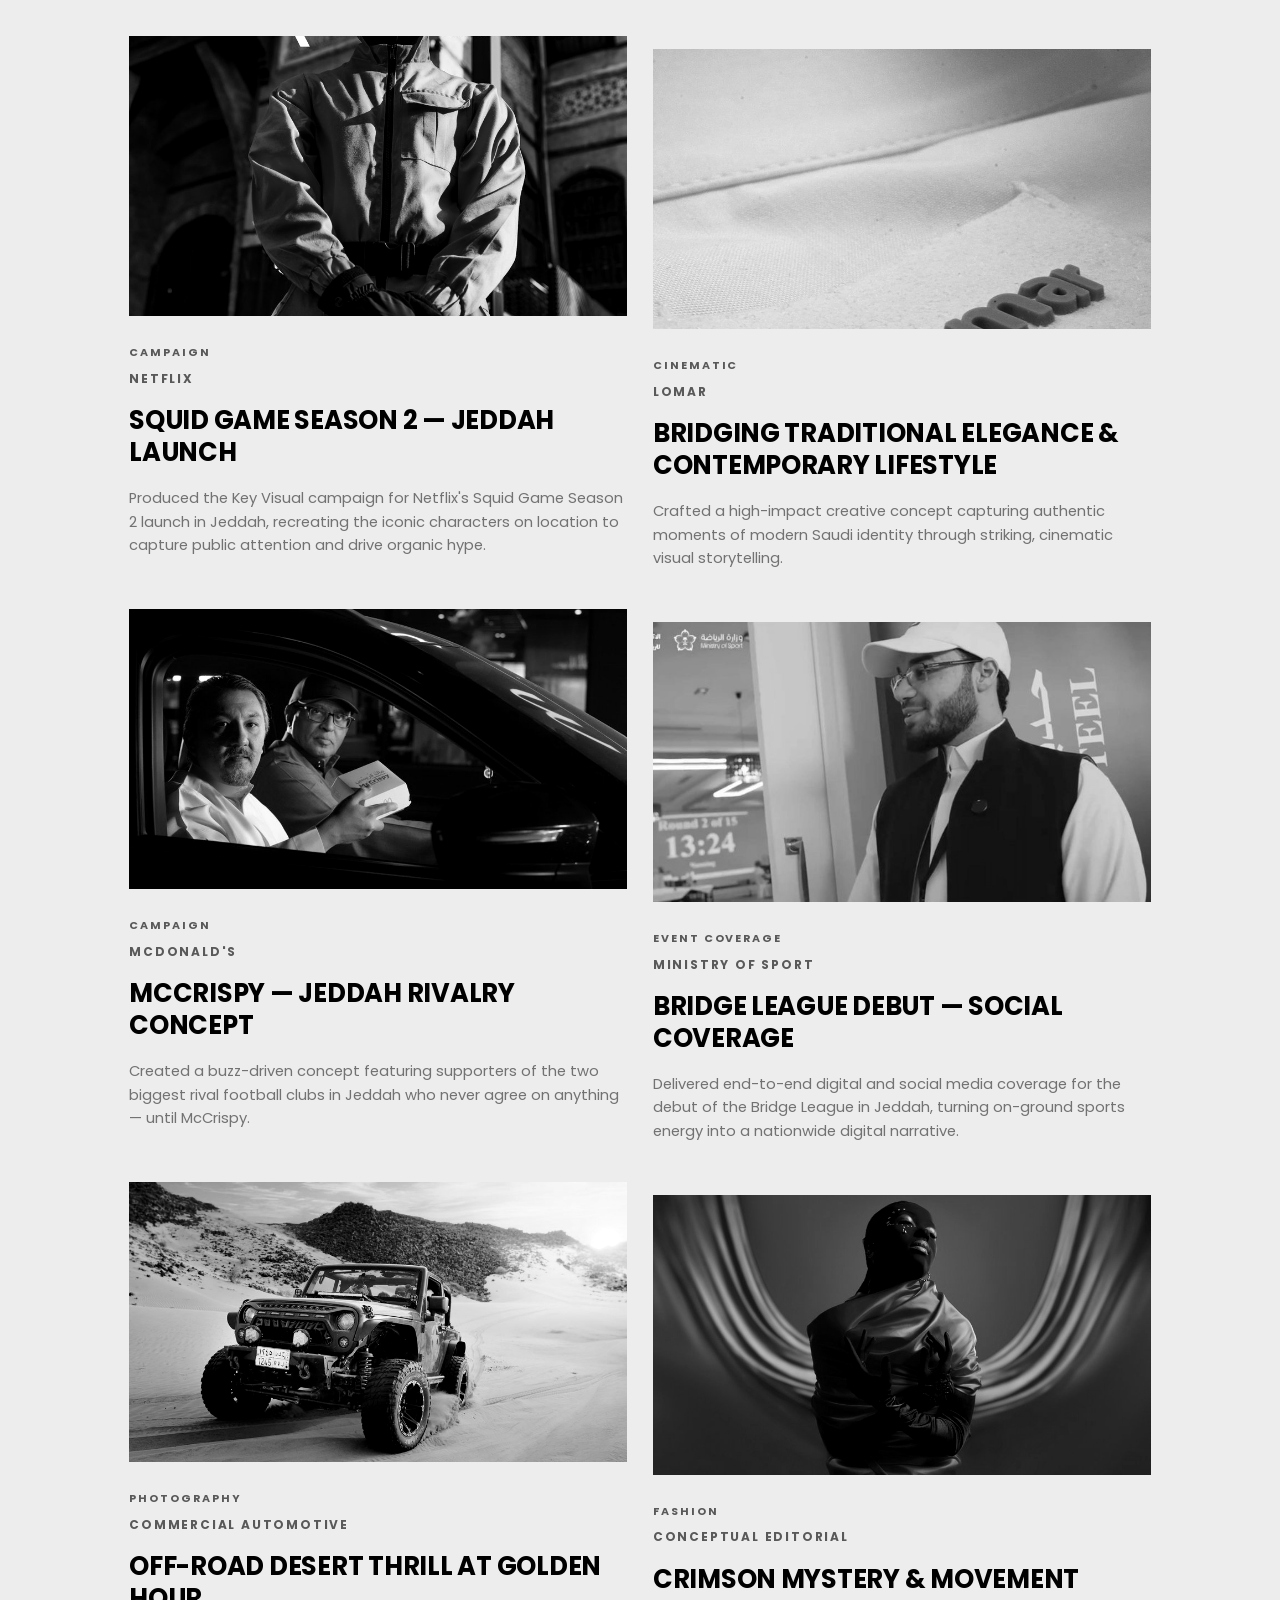
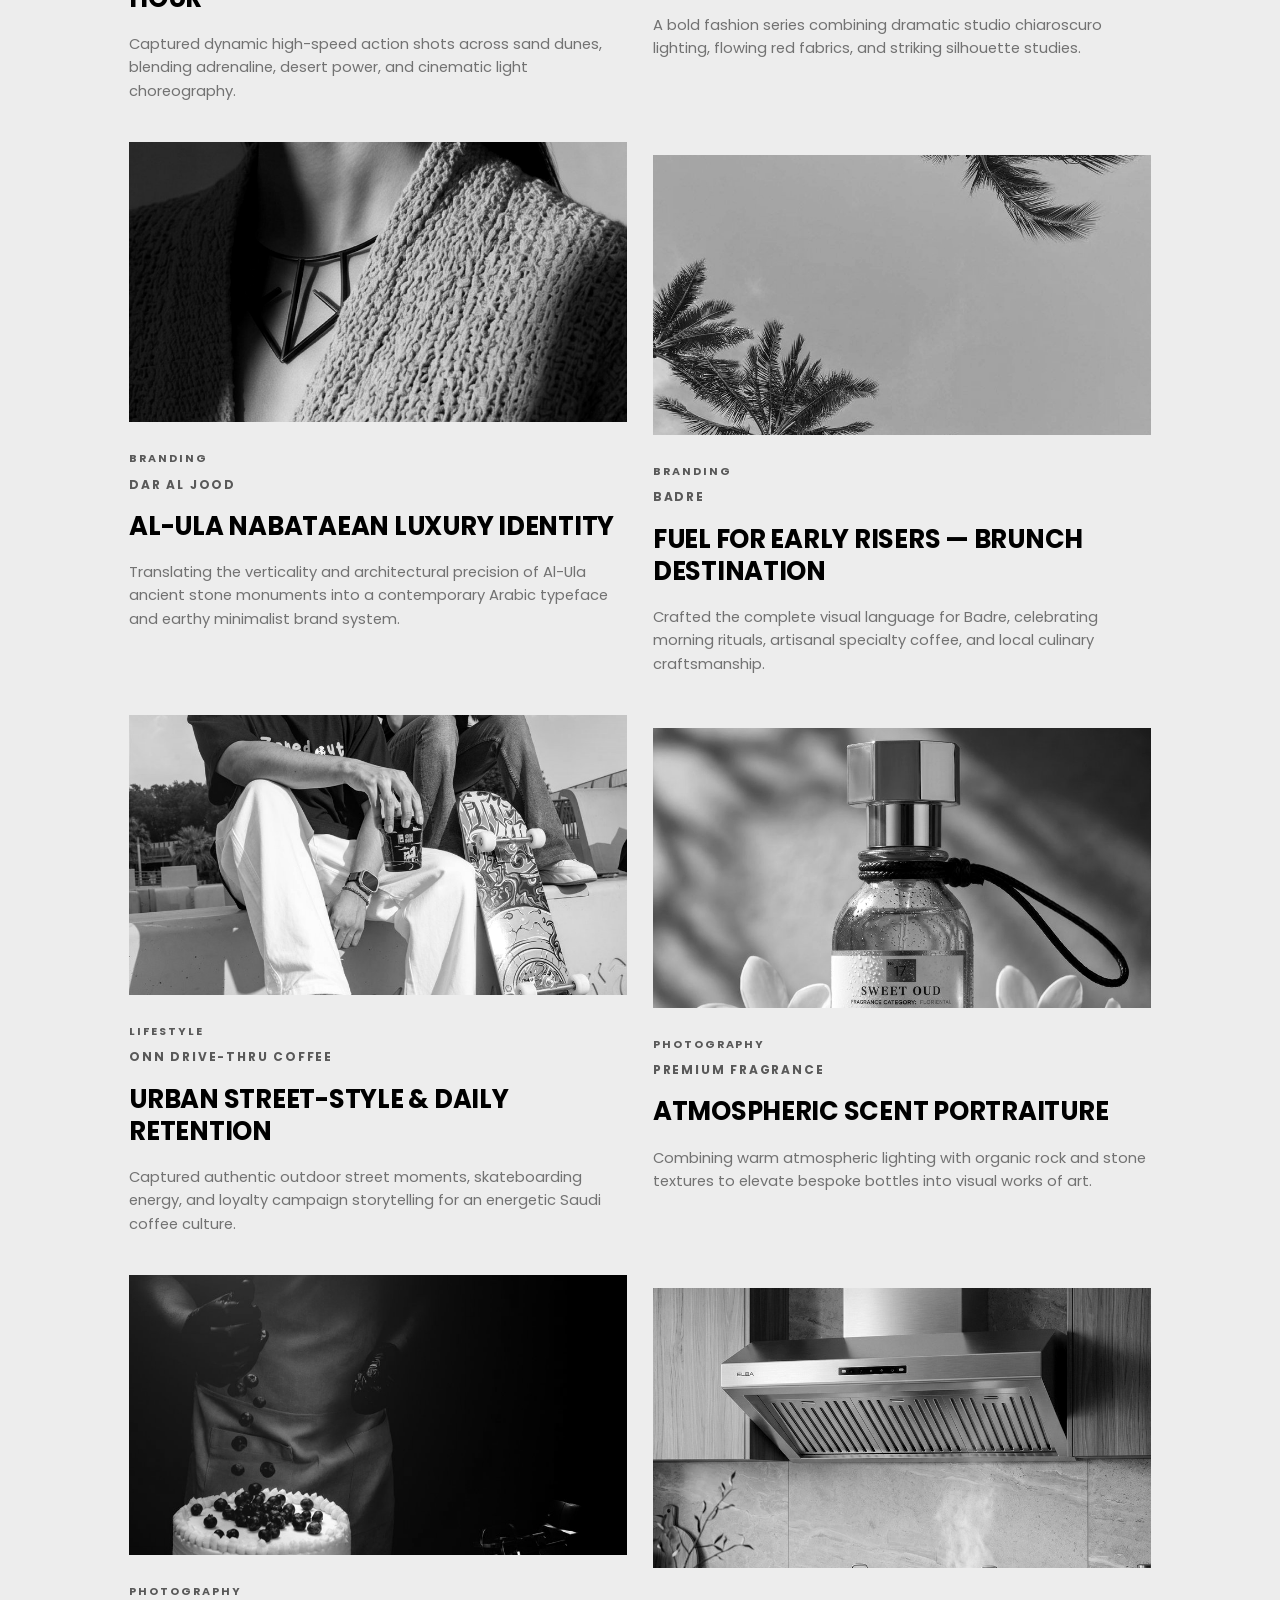
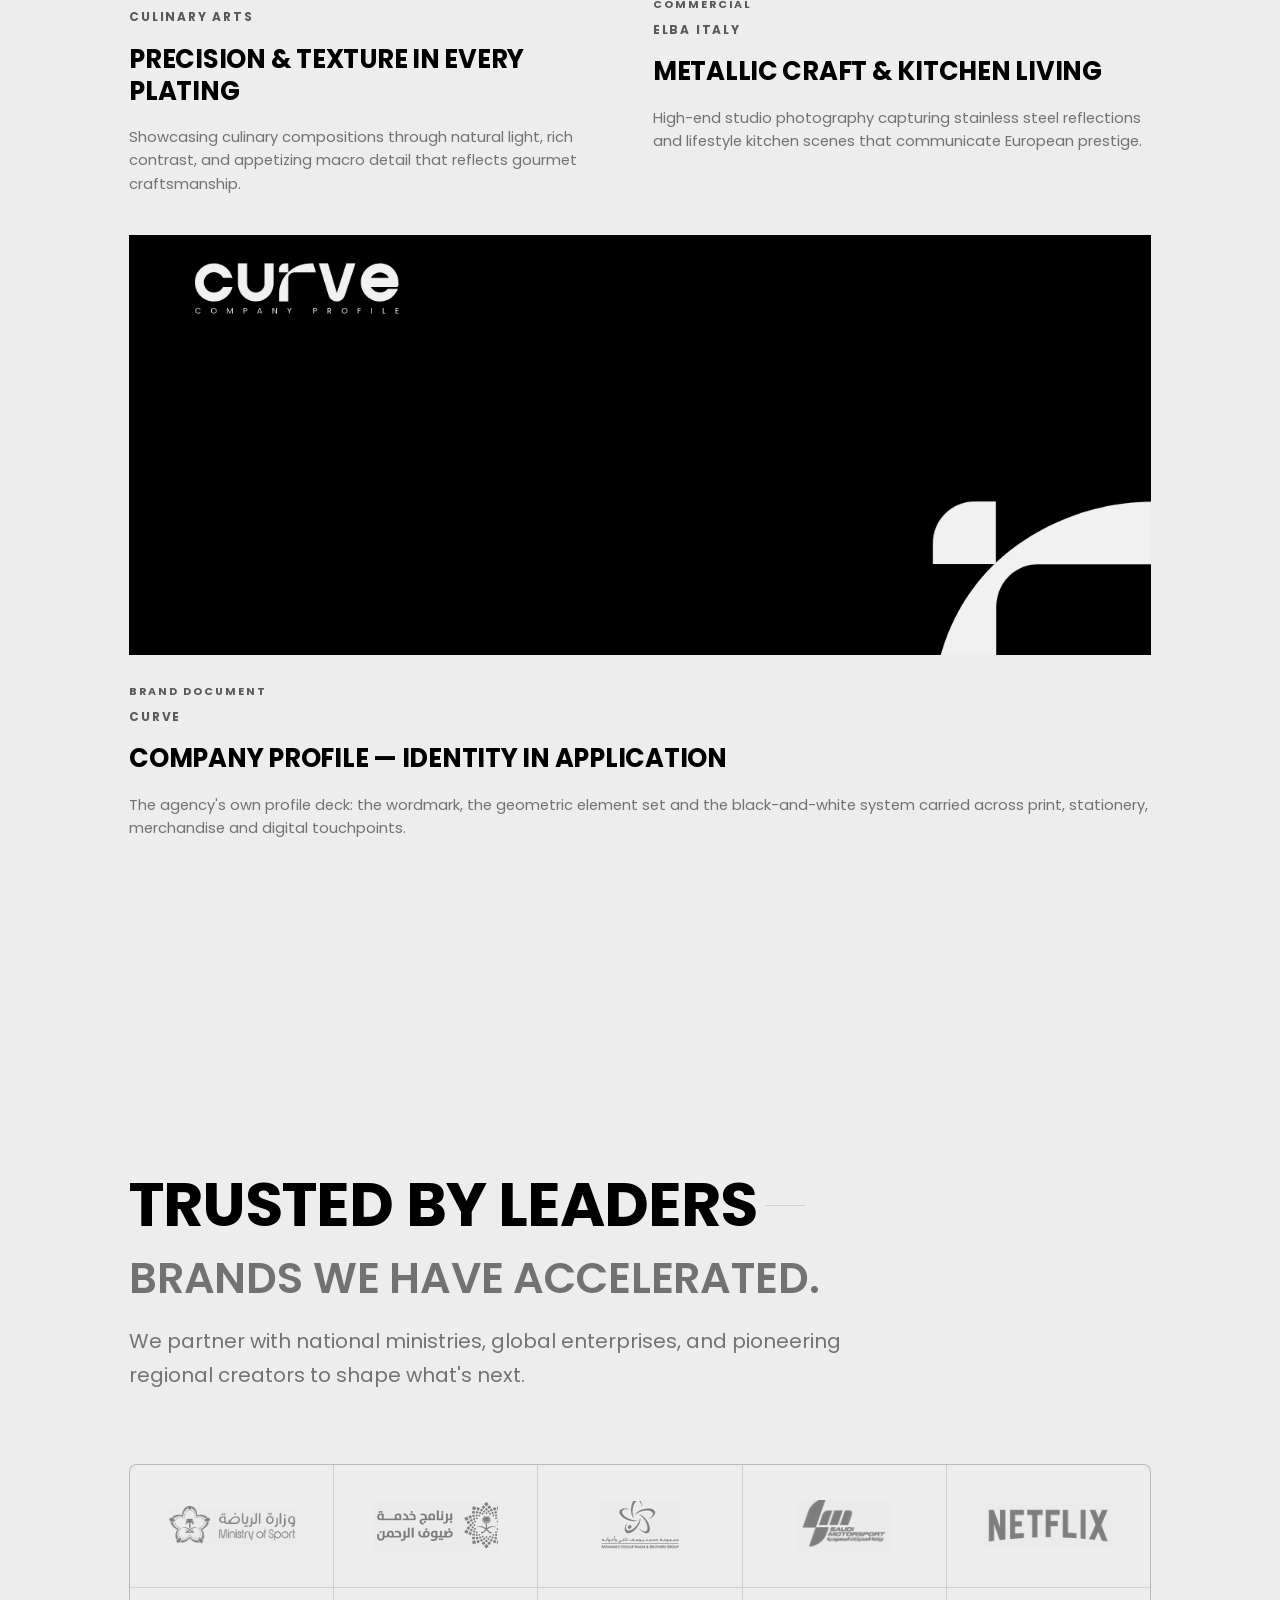
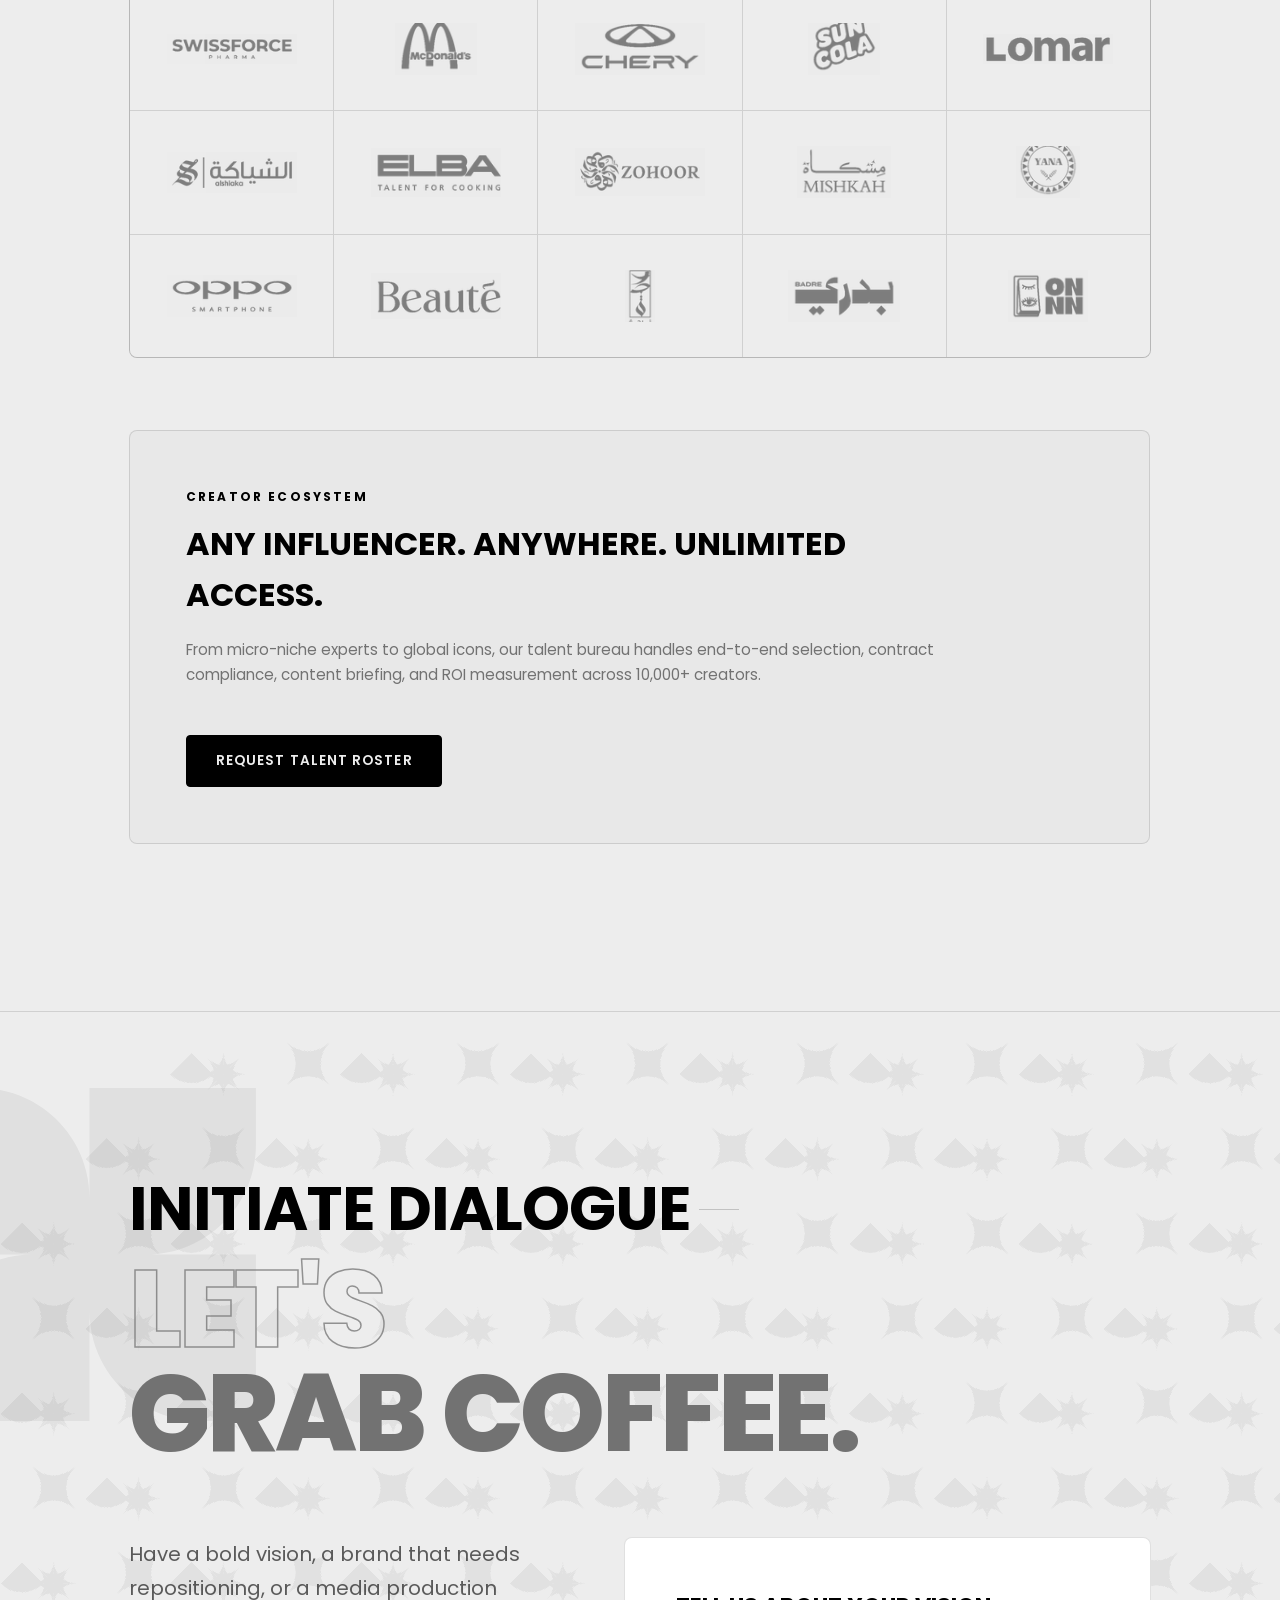
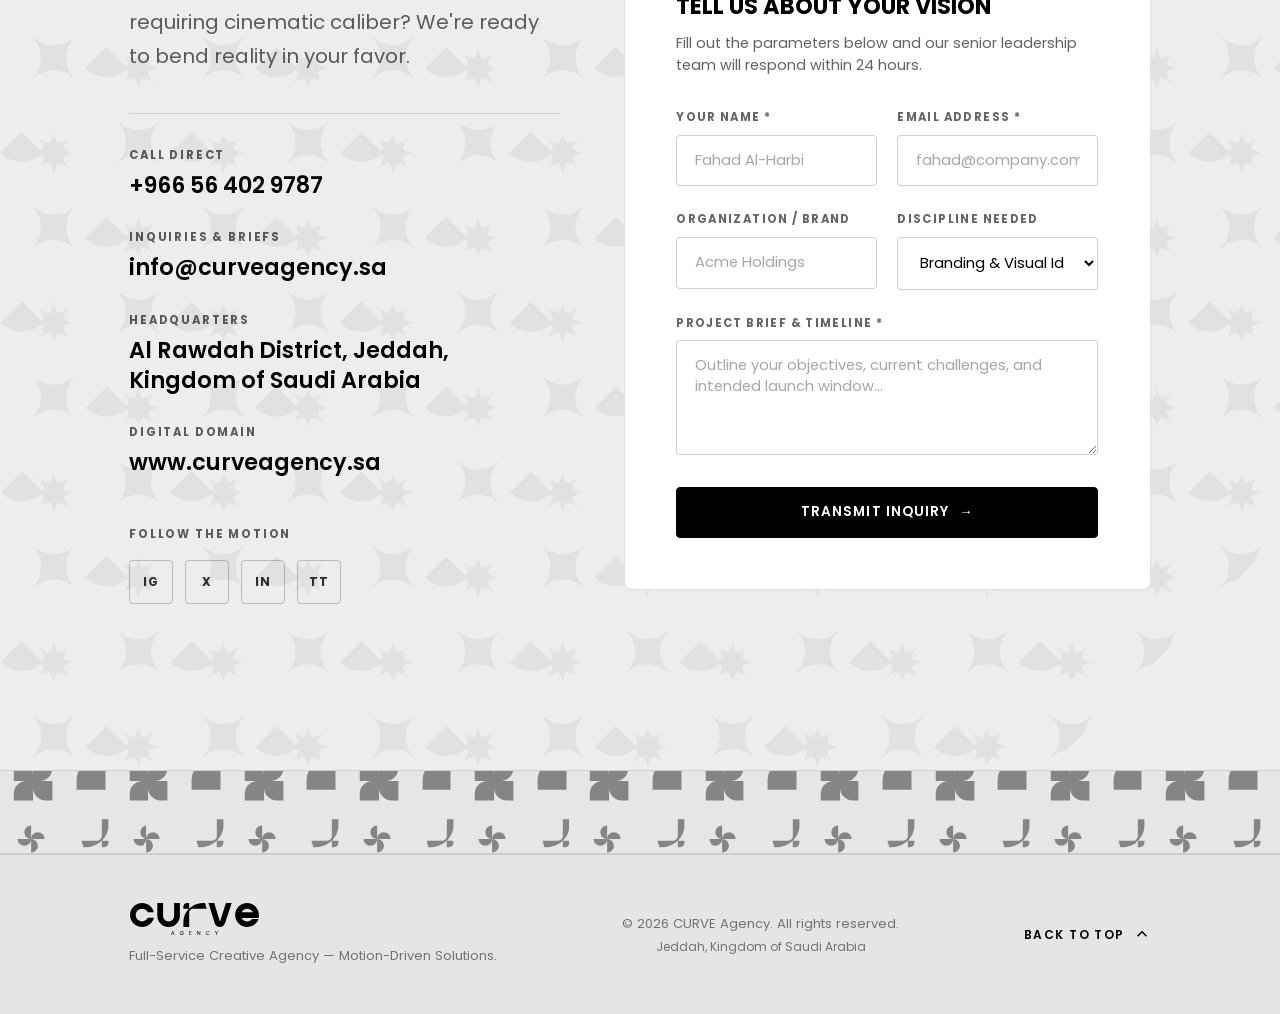
==== commit 030a85f0: "Hero: Alaa's IN MOTION artwork replaces the typed headline (rasterised 1533x740, luminance-keyed to " ====
--- a/index.html
+++ b/index.html
@@ -10,14 +10,21 @@
   <!-- Favicon -->
   <link rel="icon" type="image/png" href="assets/curve-mark-dark.png">
       <meta property="og:type" content="website">
+  <meta property="og:site_name" content="CURVE Agency">
+  <meta property="og:url" content="https://alaawf2.github.io/curve-agency/">
   <meta property="og:title" content="CURVE — Creative Agency | Jeddah">
   <meta property="og:description" content="Full-service creative agency: brand identity, digital design, content creation and media production. Ignite the motion.">
-  <meta property="og:image" content="assets/web/og-image.png">
+  <meta property="og:image" content="https://alaawf2.github.io/curve-agency/assets/web/og-image.jpg">
+  <meta property="og:image:secure_url" content="https://alaawf2.github.io/curve-agency/assets/web/og-image.jpg">
+  <meta property="og:image:type" content="image/jpeg">
   <meta property="og:image:width" content="1200">
   <meta property="og:image:height" content="630">
+  <meta property="og:image:alt" content="CURVE — IN MOTION">
   <meta name="twitter:card" content="summary_large_image">
-  <meta name="twitter:image" content="assets/web/og-image.png">
-  <link rel="icon" type="image/svg+xml" href="assets/svg/curve-mark-black.svg">
+  <meta name="twitter:title" content="CURVE — Creative Agency | Jeddah">
+  <meta name="twitter:description" content="Ignite the motion — brand identity, digital design, content and media production.">
+  <meta name="twitter:image" content="https://alaawf2.github.io/curve-agency/assets/web/og-image.jpg">
+<link rel="icon" type="image/svg+xml" href="assets/svg/curve-mark-black.svg">
   <link rel="apple-touch-icon" href="assets/curve-mark-dark.png">
 
   <!-- Google Fonts: Syne + Plus Jakarta Sans + Tajawal + IBM Plex Sans Arabic -->
@@ -100,9 +107,10 @@
           <span class="tag-pulse"></span>
         </div>
 
-        <h1 class="hero-title reveal" data-delay="100">
-          <span class="title-outline" data-i18n="hero_title_1">IGNITE</span>
-          <span class="title-solid" data-i18n="hero_title_2">THE MOTION.</span>
+        <h1 class="hero-title hero-title-art reveal" data-delay="100">
+          <img src="assets/web/hero-in-motion.png" class="hero-art"
+               alt="CURVE — Ignite the motion" width="1533" height="740" loading="eager">
+          <span class="sr-only">IGNITE THE MOTION.</span>
         </h1>
 
         <div class="hero-bottom-grid">
--- a/styles.css
+++ b/styles.css
@@ -487,7 +487,7 @@
   display: flex;
   flex-direction: column;
   justify-content: flex-end;
-  padding-top: clamp(8rem, 15vh, 12rem);
+  padding-top: clamp(7rem, 12vh, 9.5rem);
   padding-bottom: clamp(3rem, 6vh, 5rem);
   position: relative;
   overflow: hidden;
@@ -2349,3 +2349,77 @@
 .work-card[data-index="13"] { grid-column: 1 / -1; }
 .work-card[data-index="13"] .work-visual { aspect-ratio: 21 / 9; max-height: 420px; }
 .work-card[data-index="13"] .work-img { object-fit: cover; object-position: left center; }
+
+
+/* ==========================================================================
+   SECTION TITLES — measured from Alaa's own "ABOUT CURVE" composition
+   (paner/panner-0١-0٣.svg, rendered 1600x900):
+     "ABOUT CURVE"                              cap 54px = 3.38% of width · rgb(0,0,0)
+     "WE SHAPE BRANDS THAT REFUSE TO STAND STILL." cap 38px = 2.38% of width · #727272
+     -> title : tagline = 1.42 : 1, title BLACK and the line under it GREY
+   So the section label IS the heading (big, black) and the statement under it is the
+   grey line — the reverse of the old eyebrow + giant-black-headline hierarchy.
+   ========================================================================== */
+.section-idx {
+  font-size: clamp(2.1rem, 4.8vw, 5.2rem) !important;
+  font-weight: 700 !important;
+  color: #000000 !important;
+  letter-spacing: -0.015em !important;
+  line-height: 1.02 !important;
+  text-transform: uppercase;
+  margin-bottom: 1.1rem !important;
+}
+.section-headline,
+.section-headline.light {
+  font-size: clamp(1.3rem, 3.35vw, 3.05rem) !important;
+  font-weight: 600 !important;
+  color: #727272 !important;
+  line-height: 1.16 !important;
+  letter-spacing: -0.004em !important;
+  max-width: 62ch;
+}
+.contact-giant-title { color: #727272 !important; }
+.contact-giant-title .title-solid { color: #727272 !important; }
+.contact-giant-title .title-outline { -webkit-text-stroke-color: rgba(114, 114, 114, 0.75) !important; }
+.contact-section .section-idx { color: #000000 !important; }
+@media (max-width: 700px) {
+  .section-idx { font-size: clamp(1.75rem, 8vw, 2.6rem) !important; }
+  .section-headline, .section-headline.light { font-size: clamp(1.05rem, 5vw, 1.5rem) !important; }
+}
+
+
+/* ==========================================================================
+   HERO ARTWORK — Alaa's "IN MOTION" banner (paner/panner-0١.svg) replaces the typed
+   headline. The artwork ships with a flat #efefef ground and embedded rasters, so it is
+   rasterised at 2880x1620 and luminance-keyed to transparency (95.4% transparent) to sit
+   over the hero photograph; the h1 keeps the text for screen readers.
+   ========================================================================== */
+.sr-only {
+  position: absolute !important; width: 1px; height: 1px; padding: 0; margin: -1px;
+  overflow: hidden; clip: rect(0, 0, 0, 0); white-space: nowrap; border: 0;
+}
+.hero-title-art {
+  display: block !important;
+  line-height: 0 !important;
+  margin-bottom: clamp(1.25rem, 3vw, 2.5rem);
+}
+.hero-art {
+  display: block;
+  width: 100%;
+  max-width: 980px;
+  height: auto;
+  filter: none;
+}
+@media (max-width: 700px) {
+  .hero-section {
+    min-height: auto;                       /* the 100vh floor was the empty space he flagged */
+    padding-top: 5rem;
+    padding-bottom: 2rem;
+    justify-content: flex-start;
+  }
+  /* let the artwork use the full width instead of the 10.1vw text margin */
+  .hero-art { max-width: none; width: calc(100% + 2.5rem); margin-left: -1.25rem; }
+  .hero-title-art { margin-bottom: 1.25rem; }
+  .hero-bottom-grid { padding-top: 1rem; }
+  .hero-lead { font-size: 1rem; line-height: 1.6; }
+}
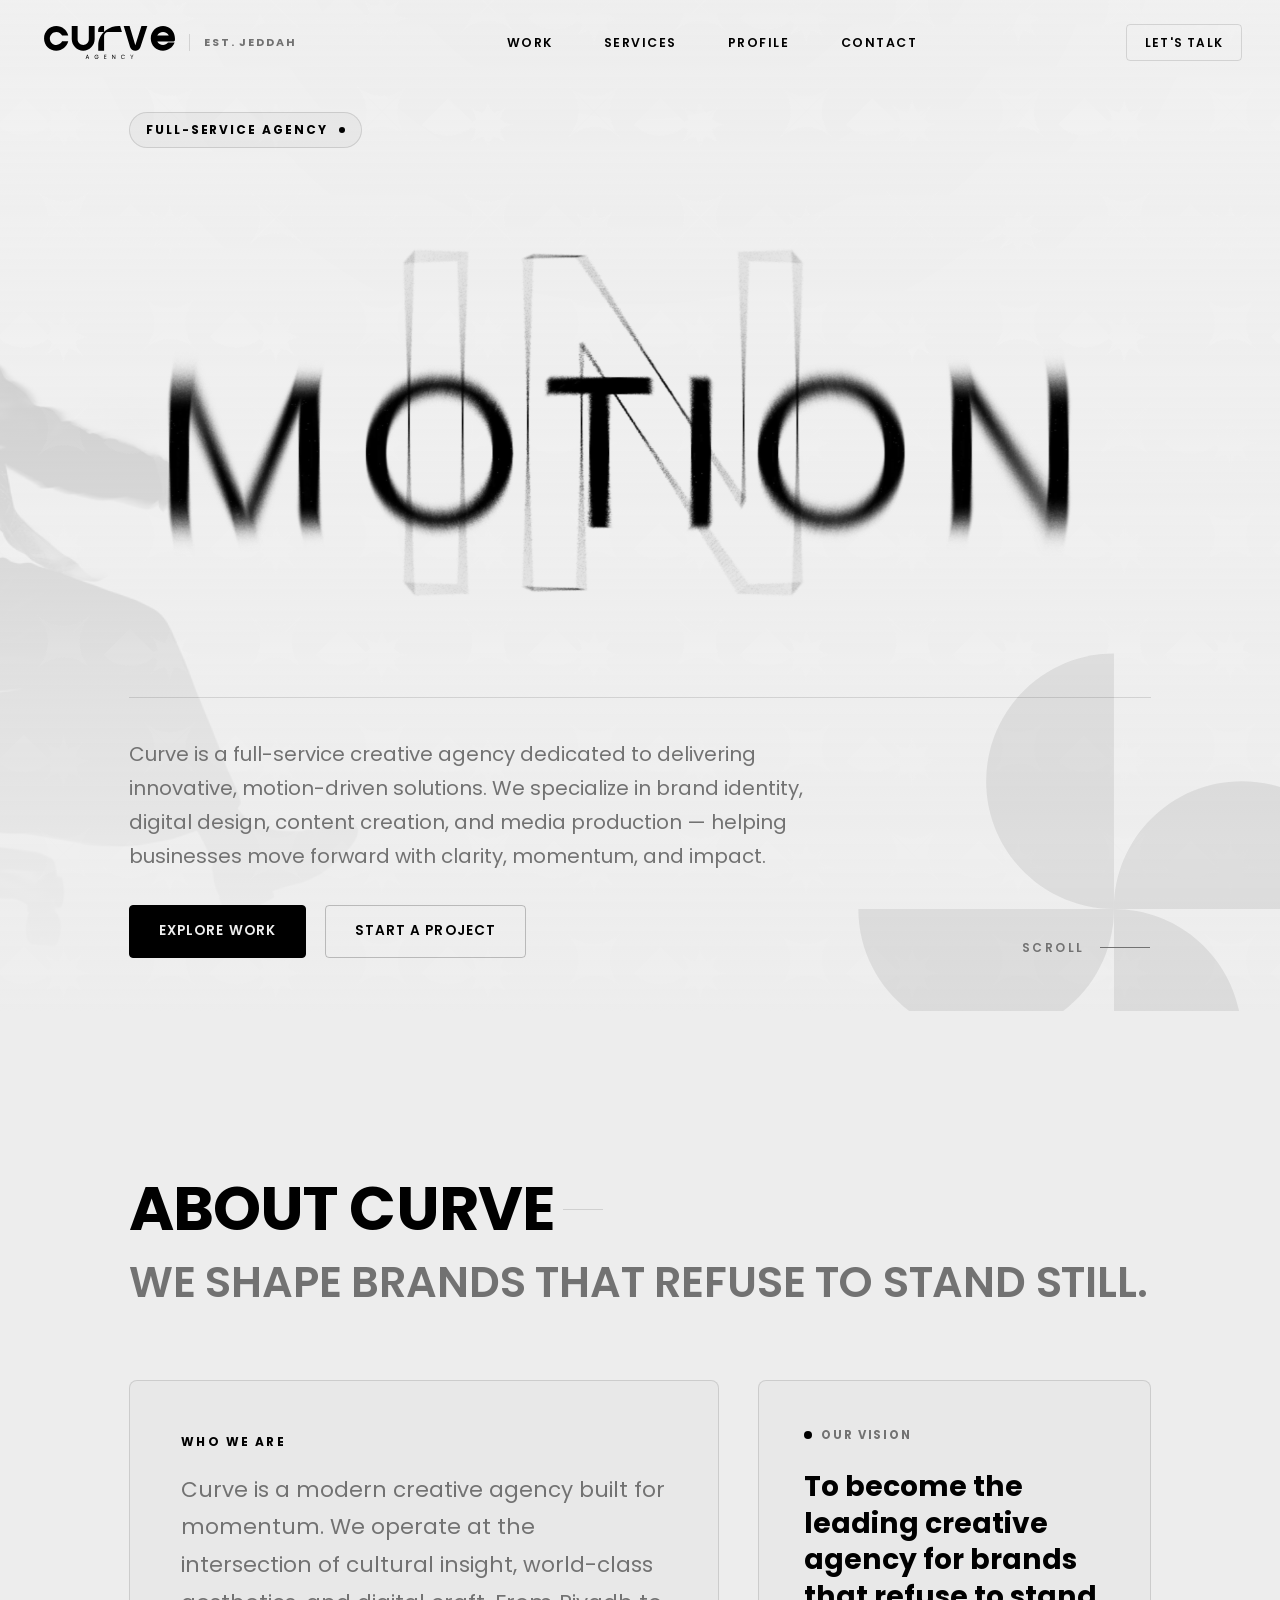
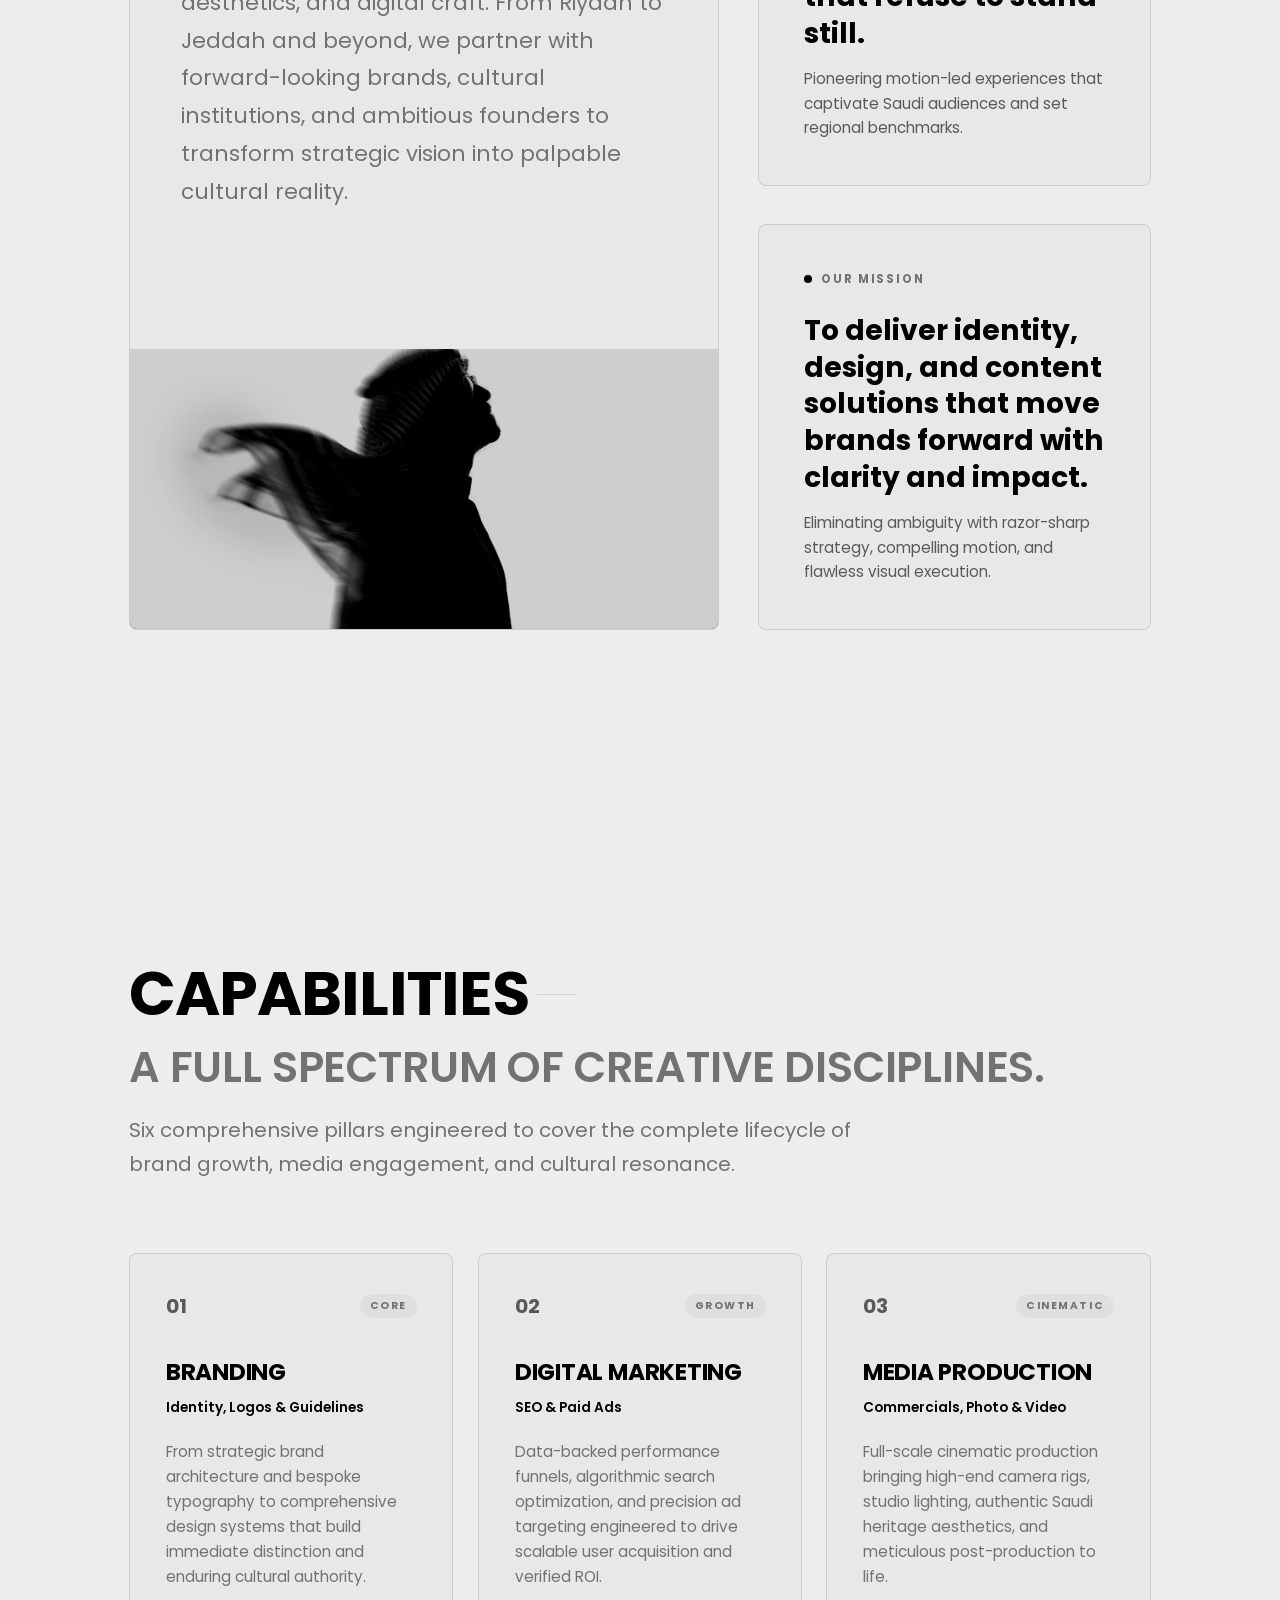
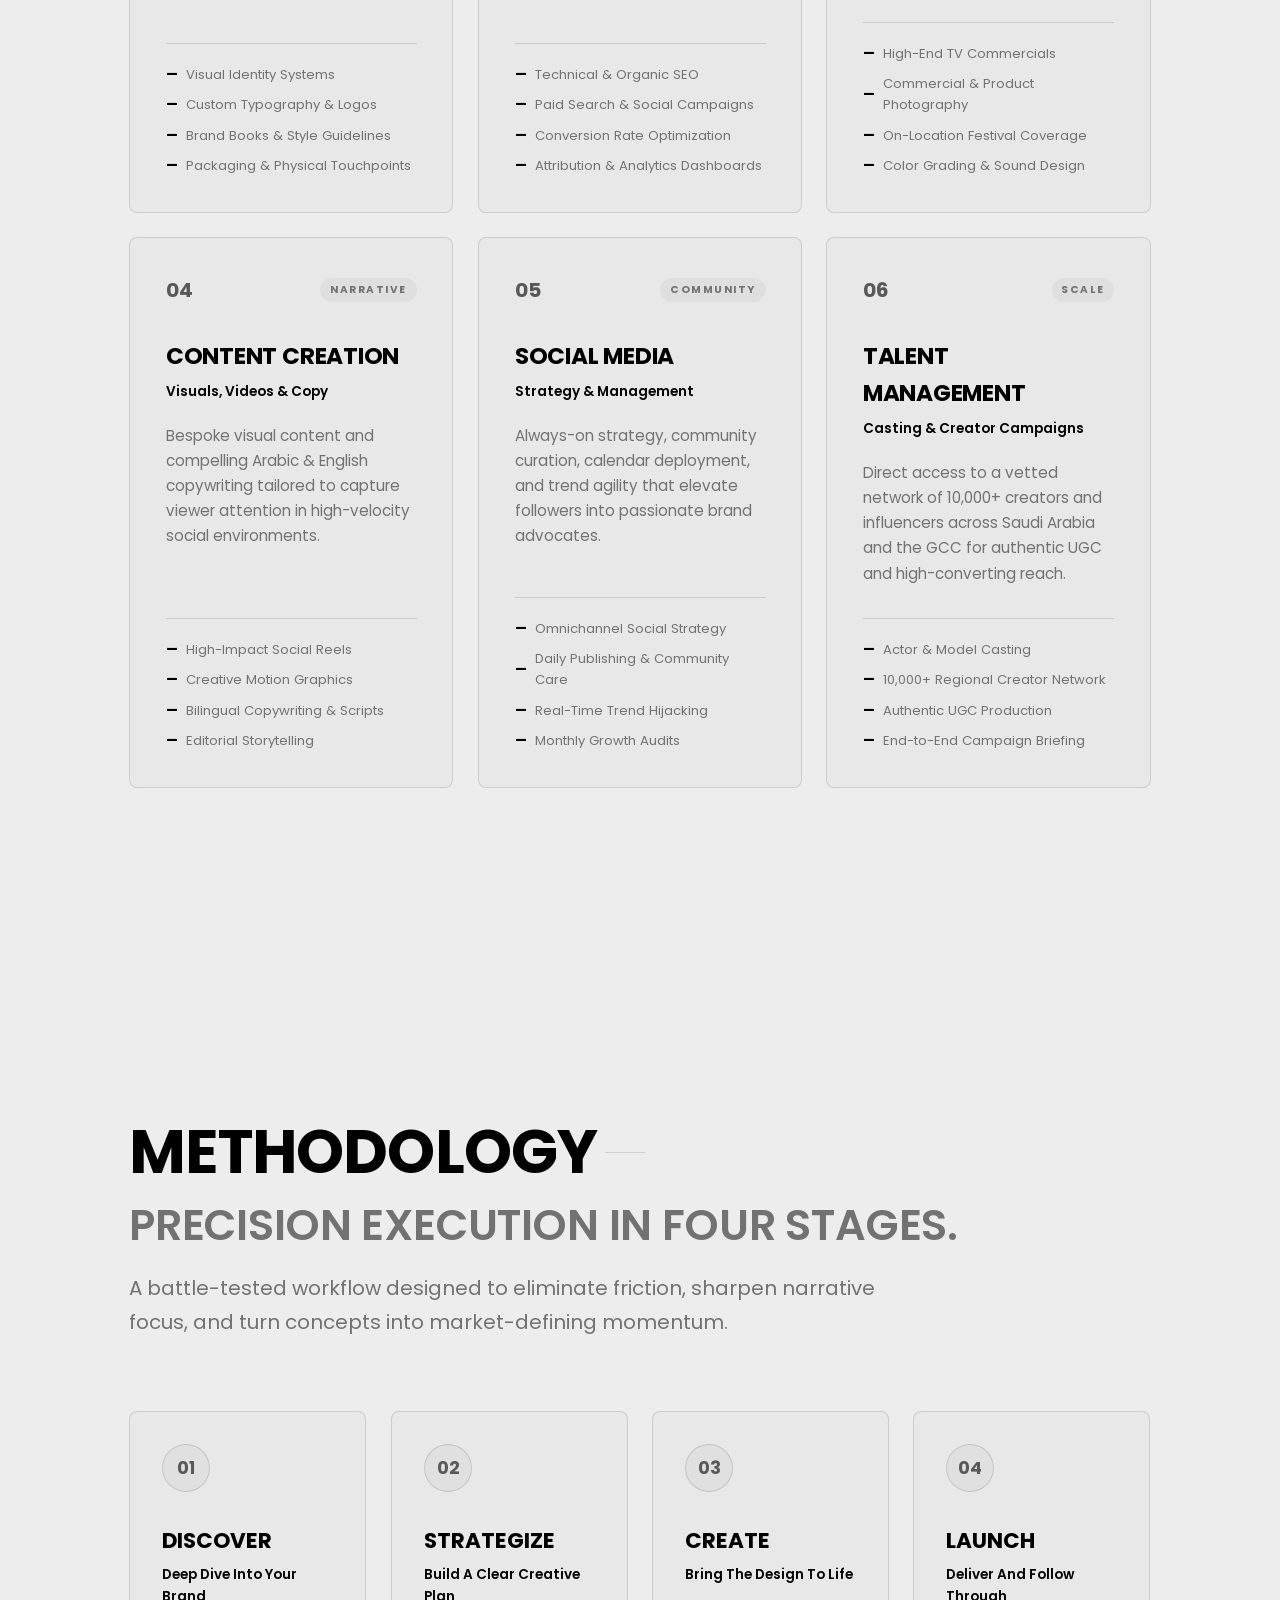
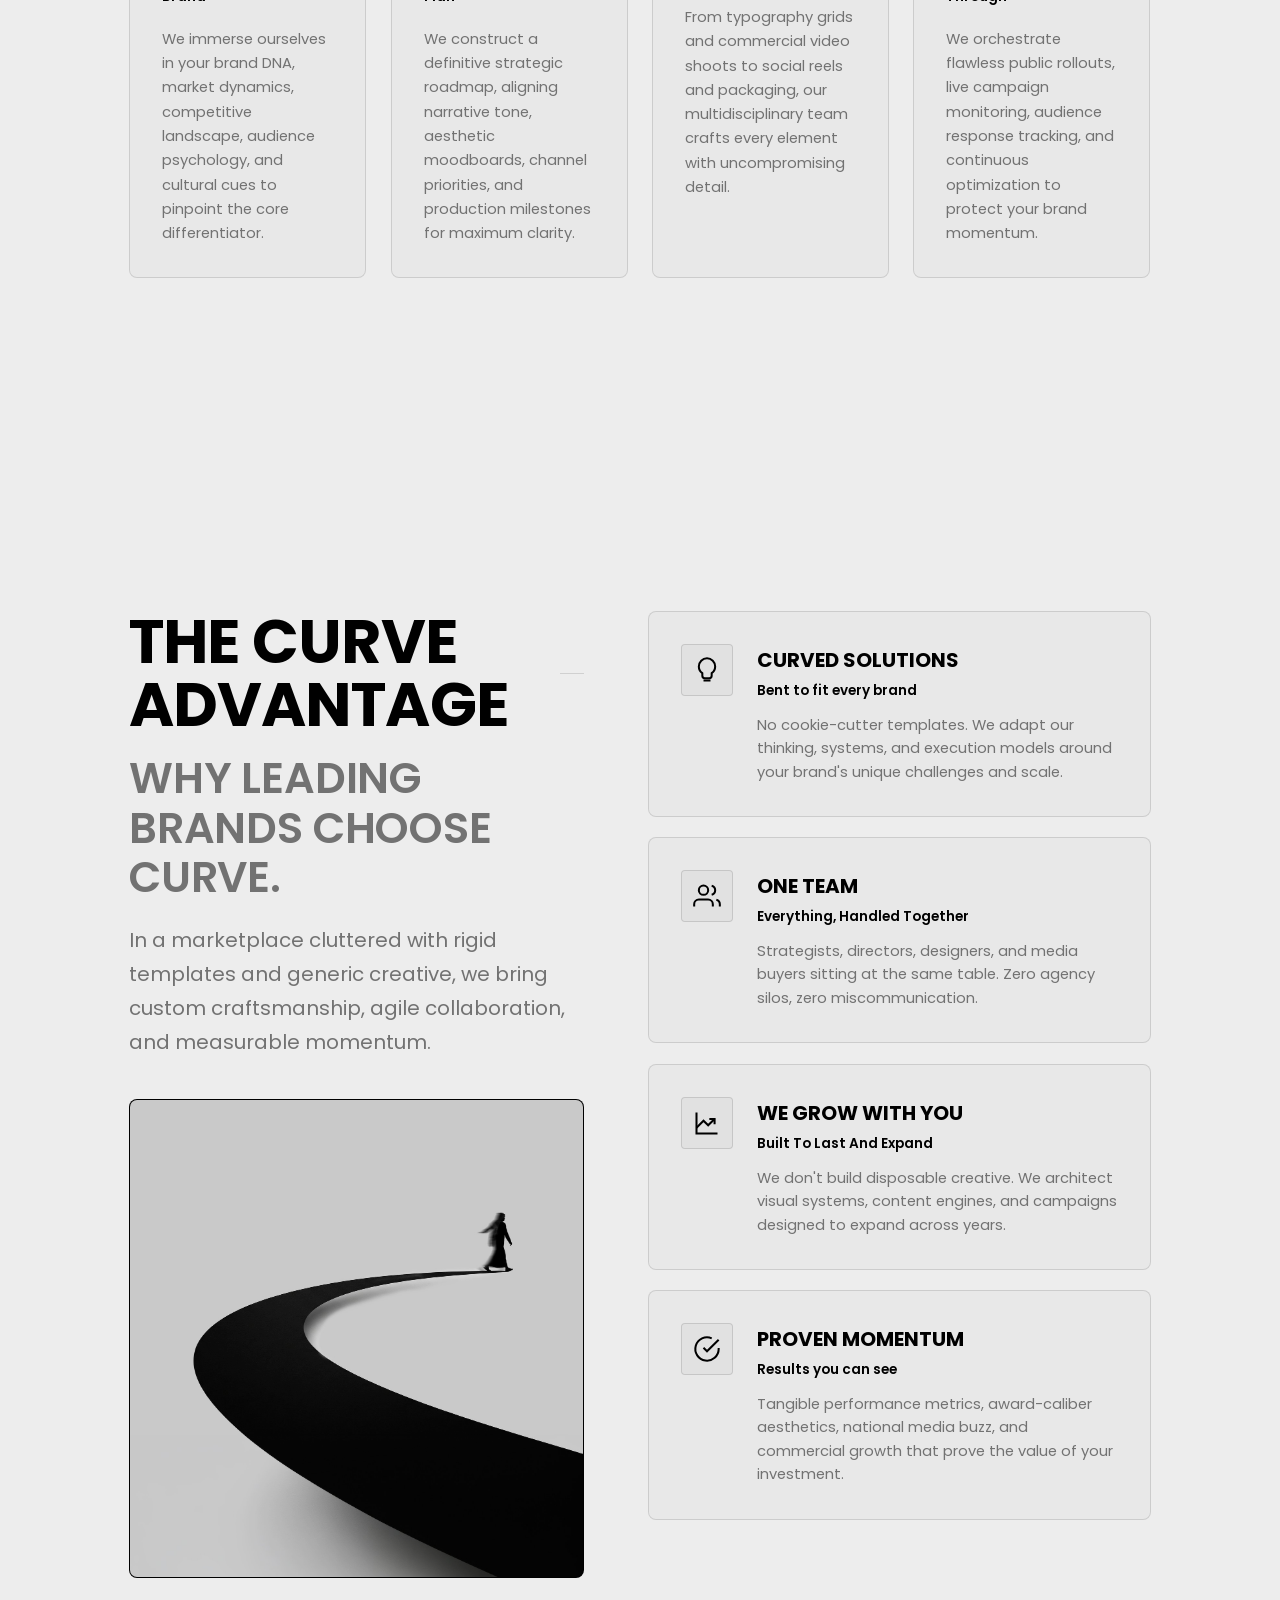
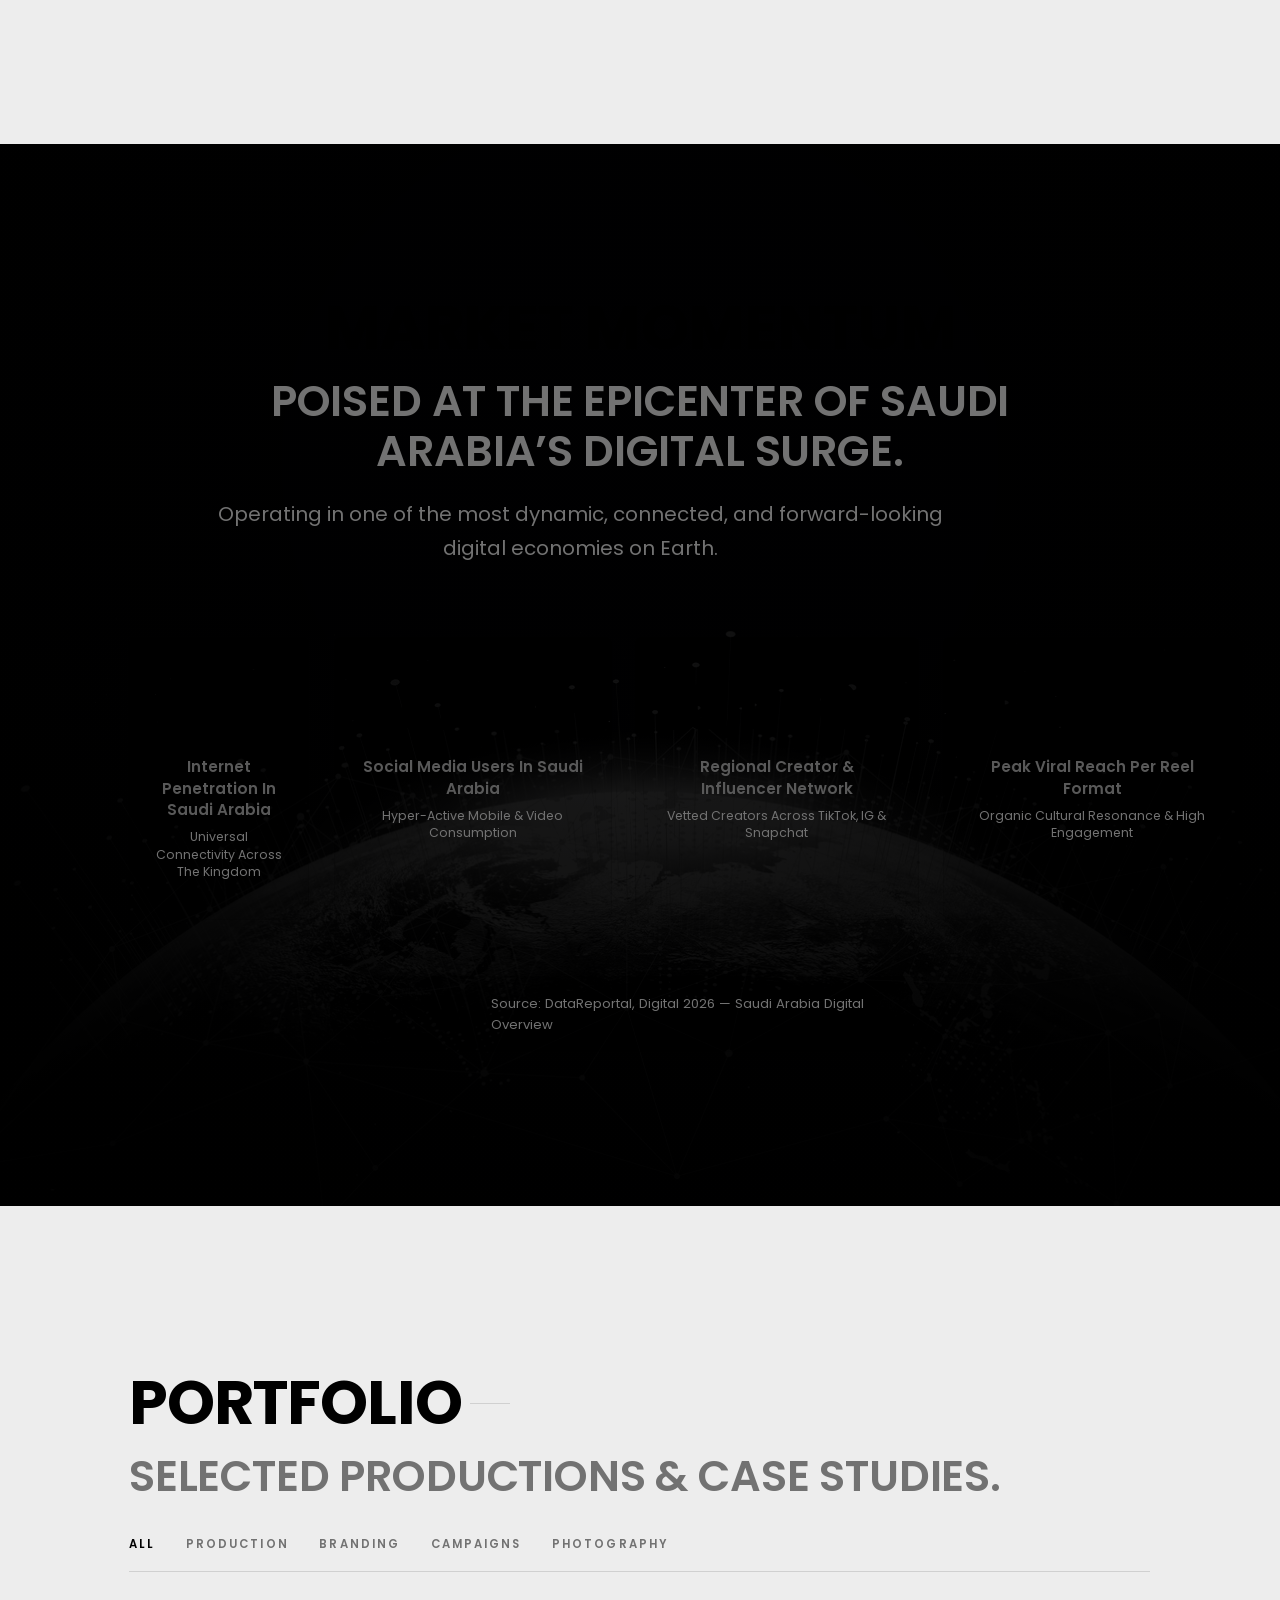
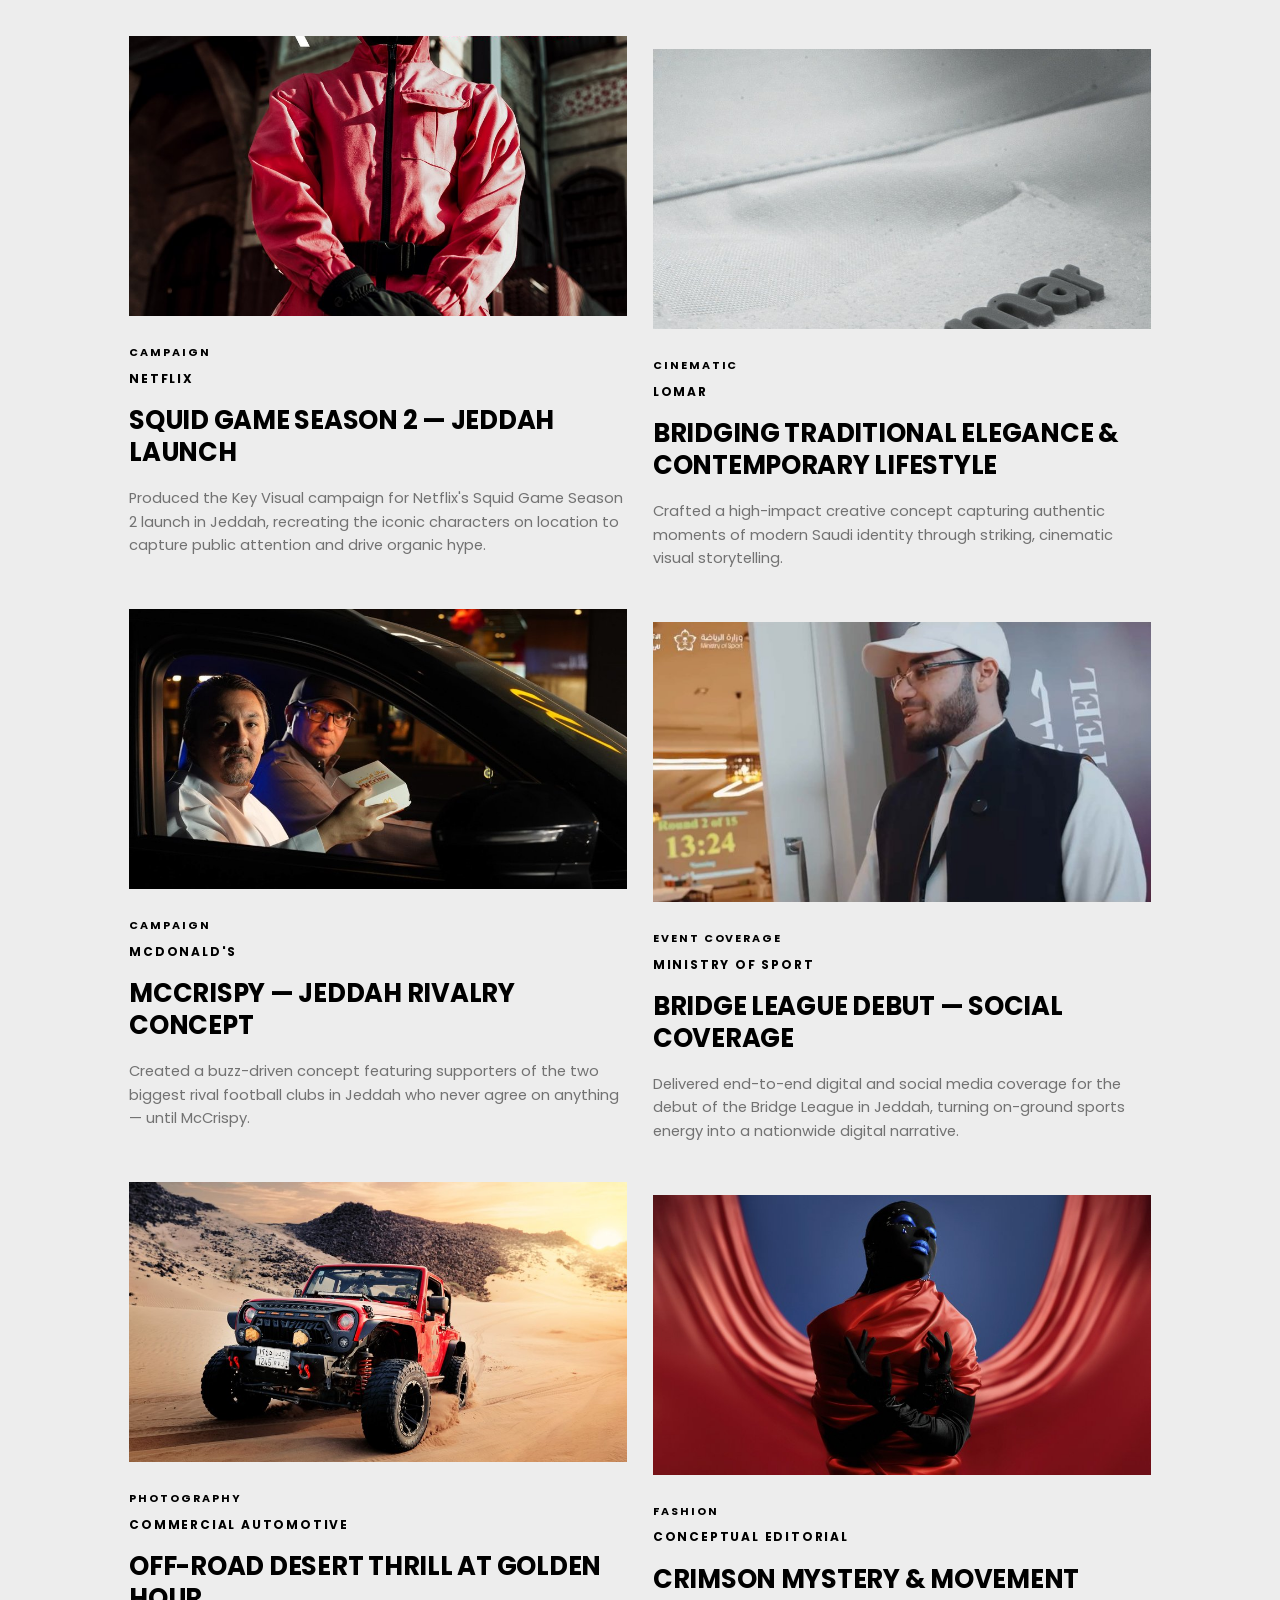
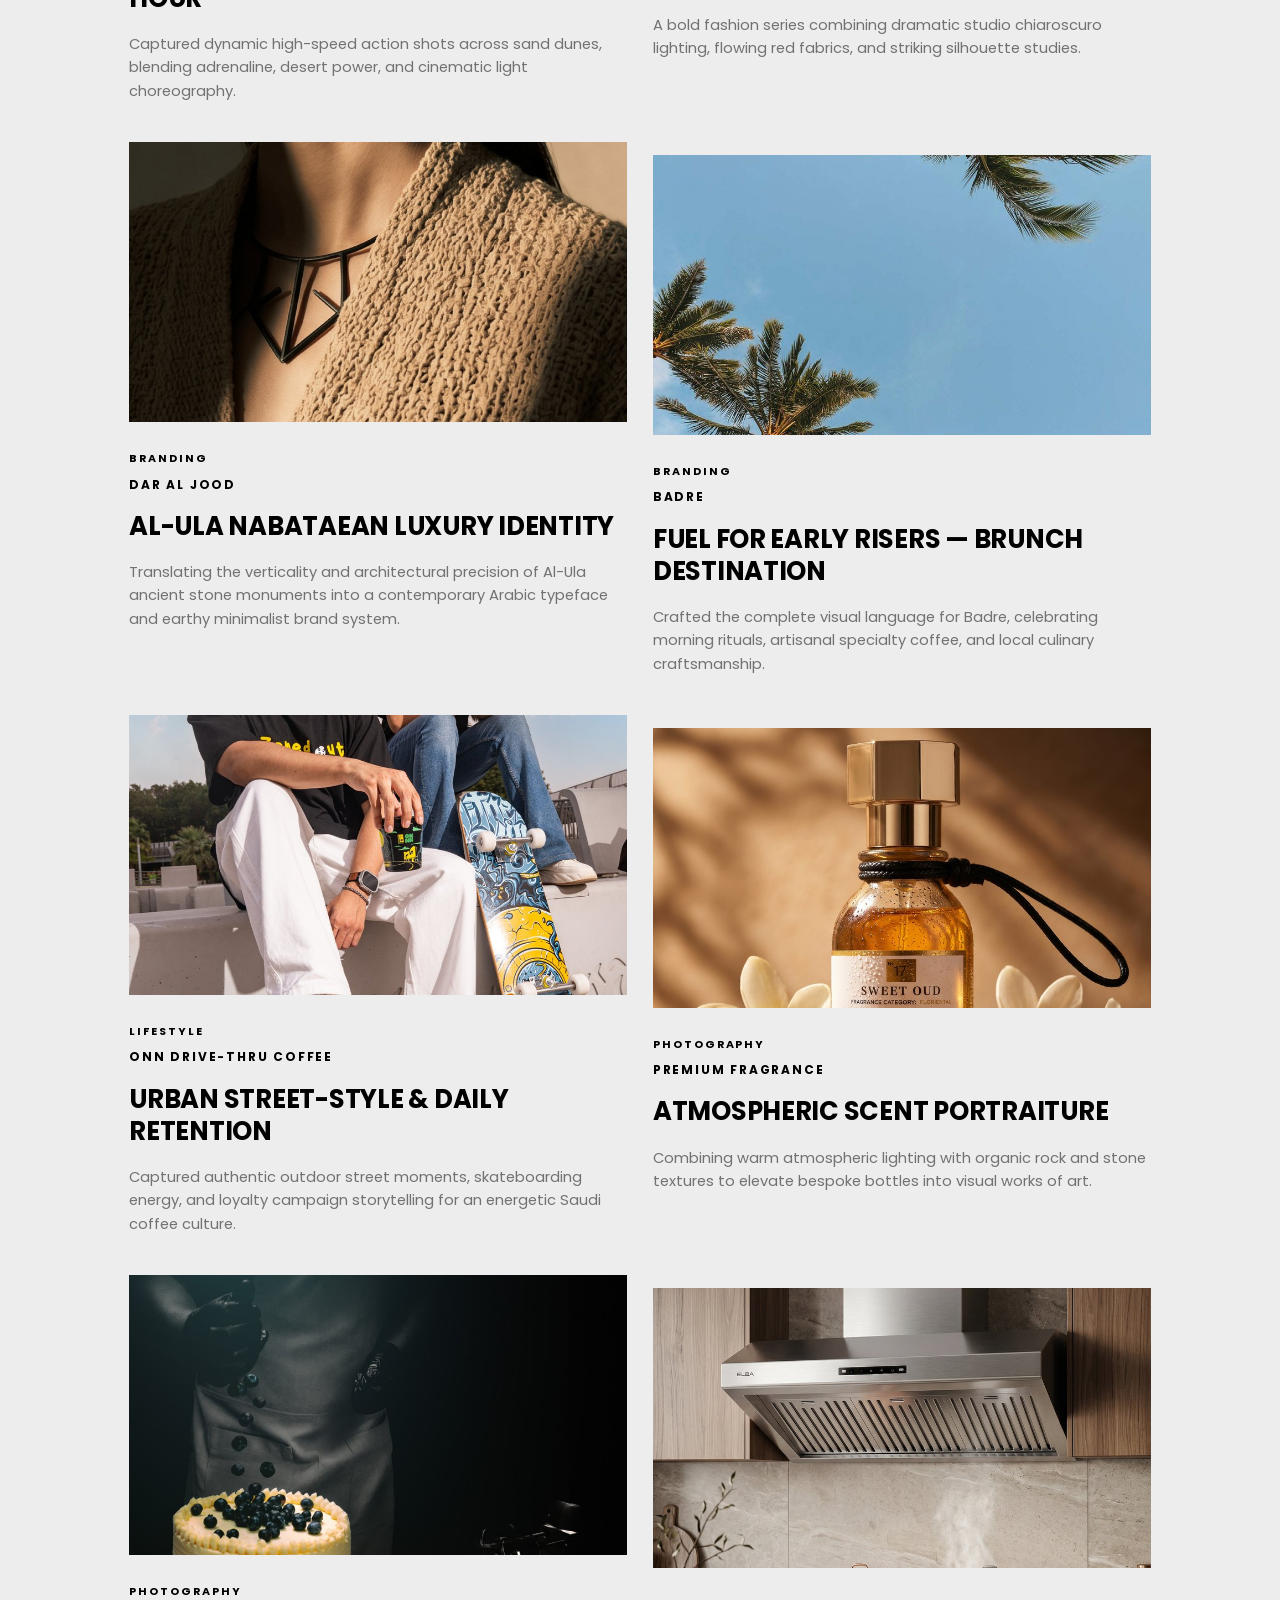
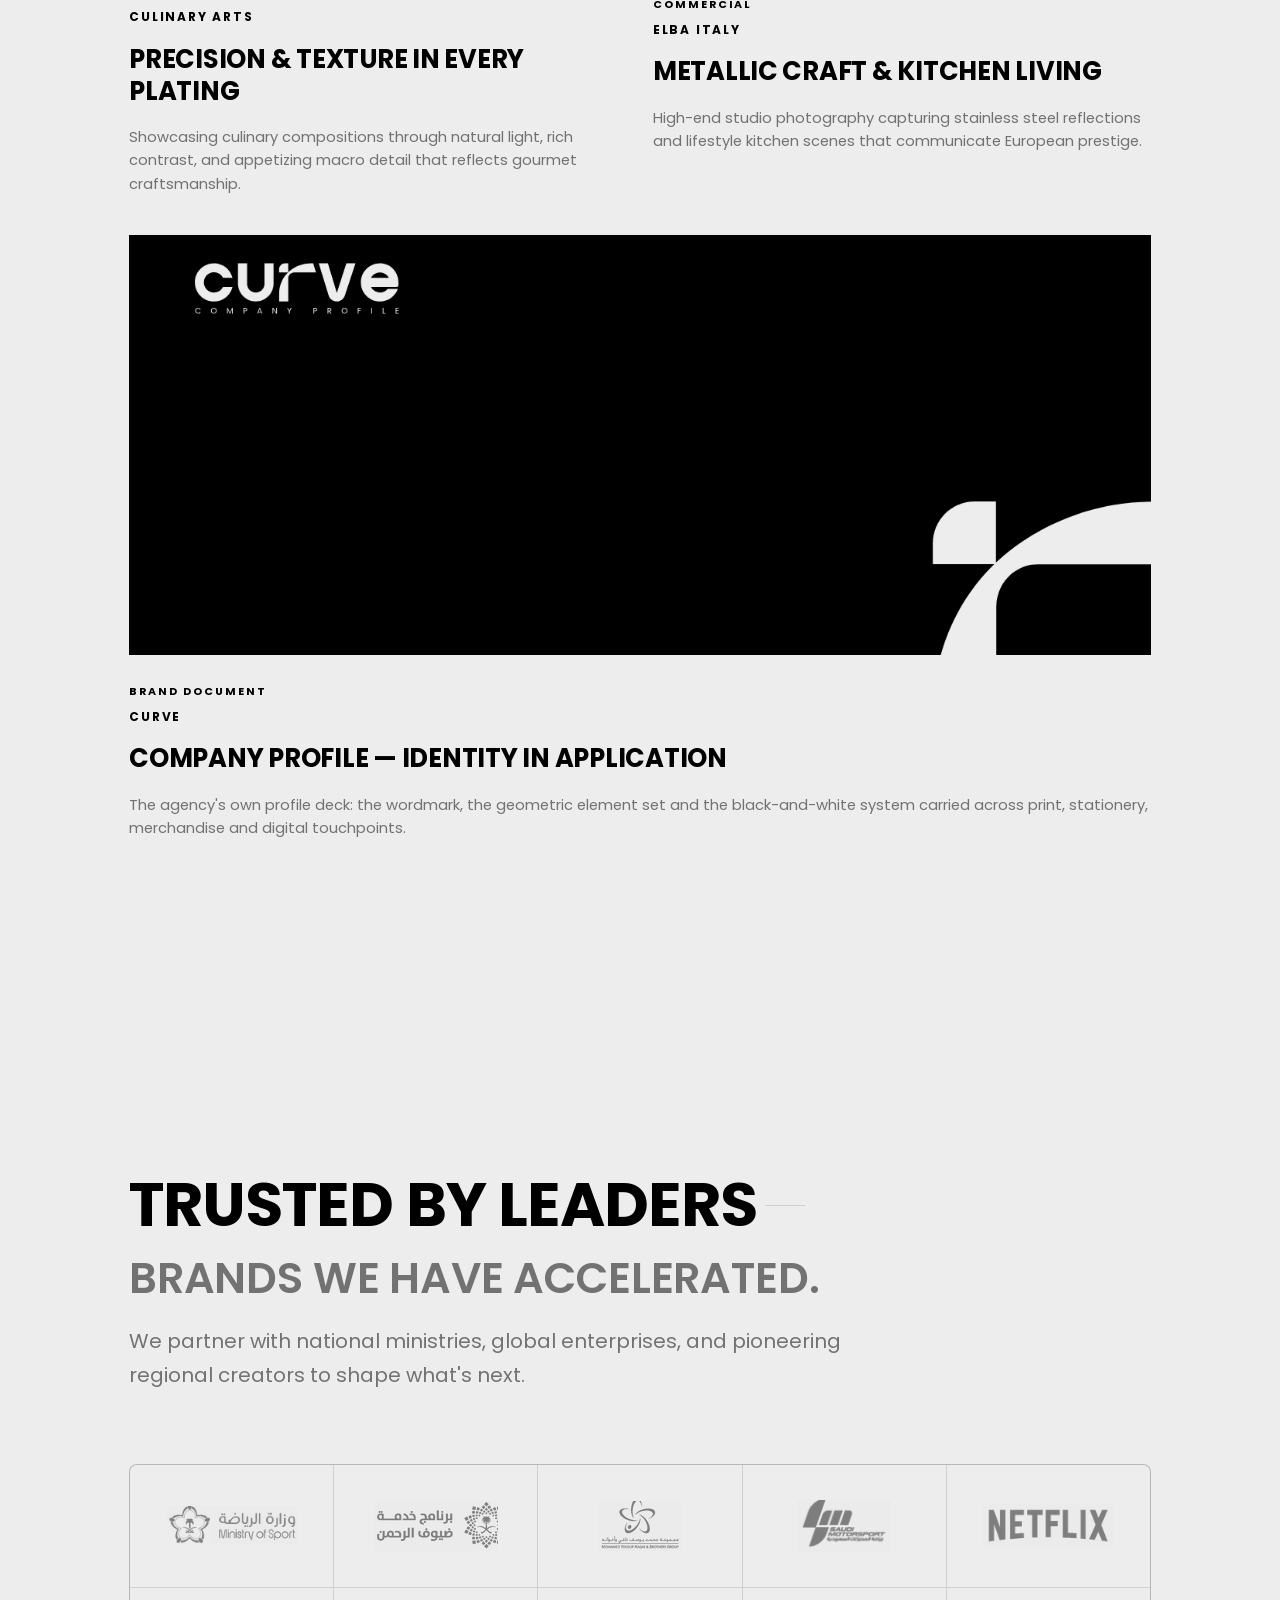
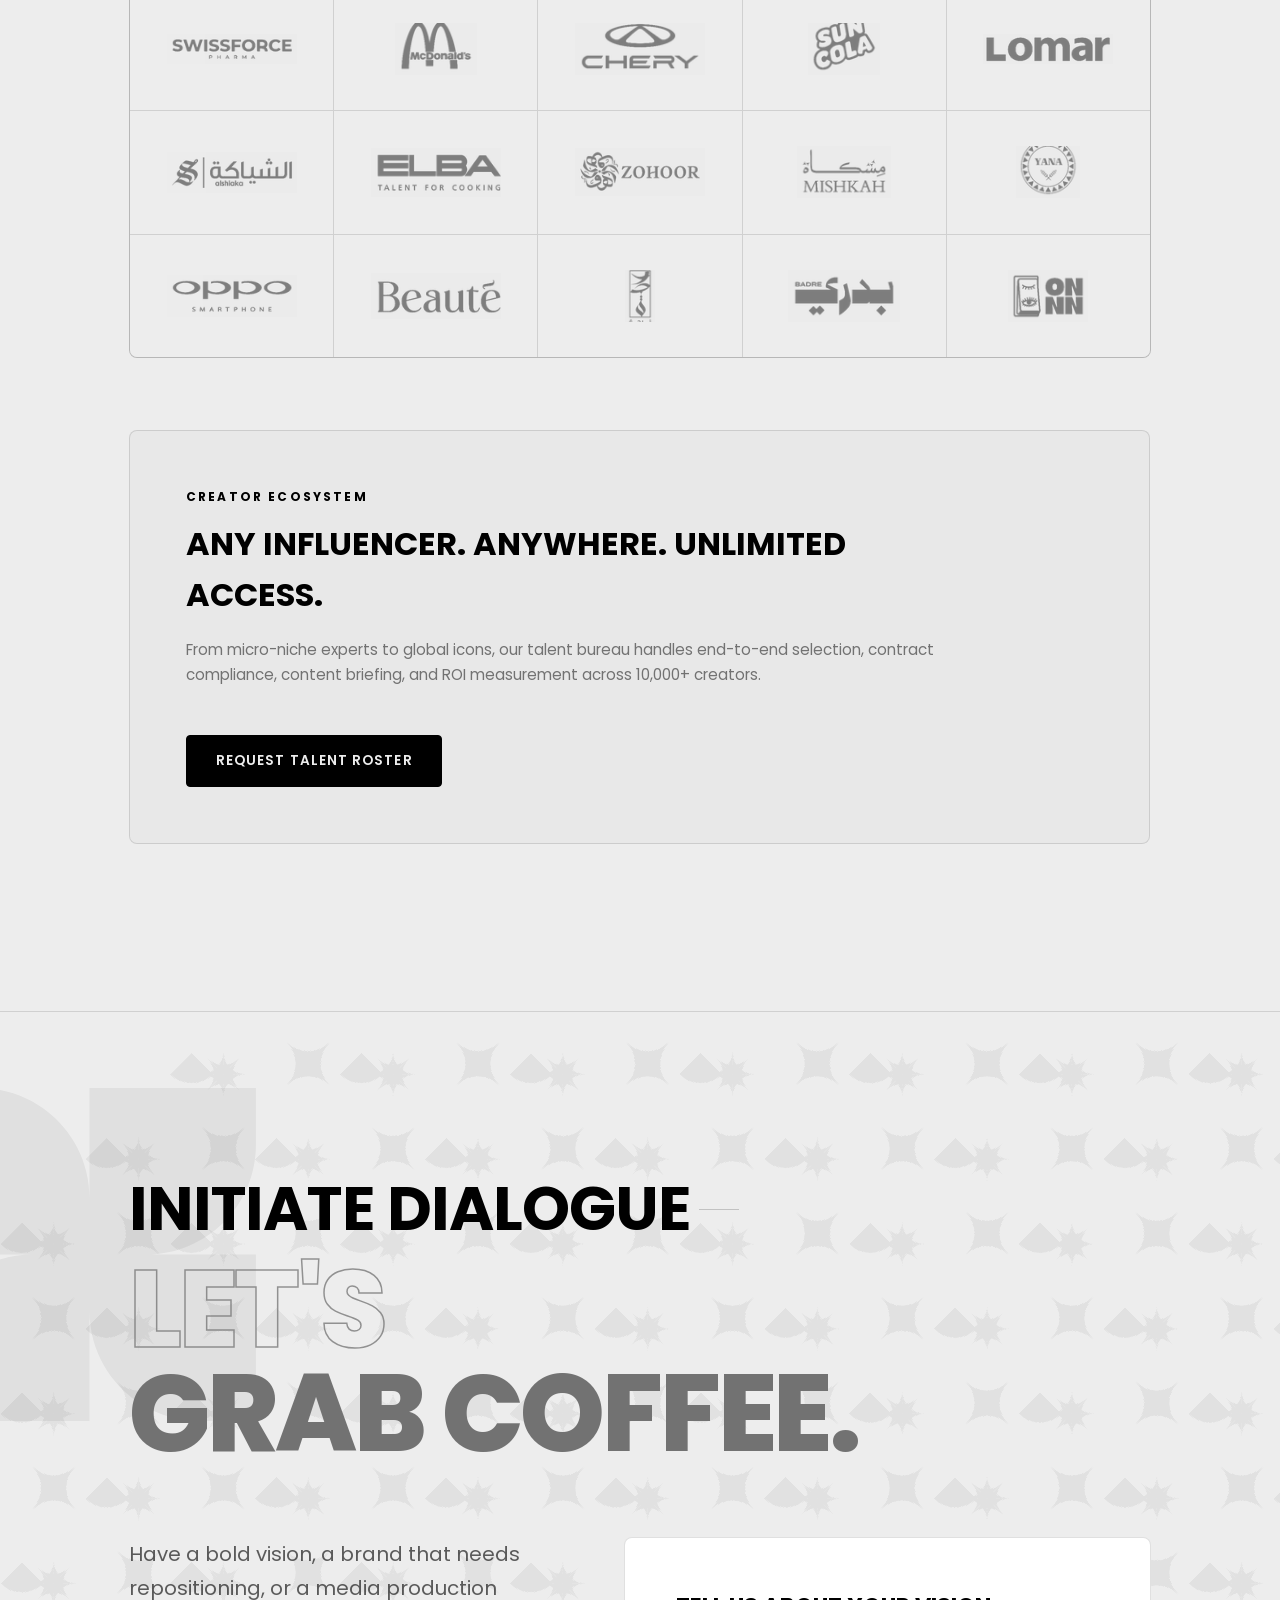
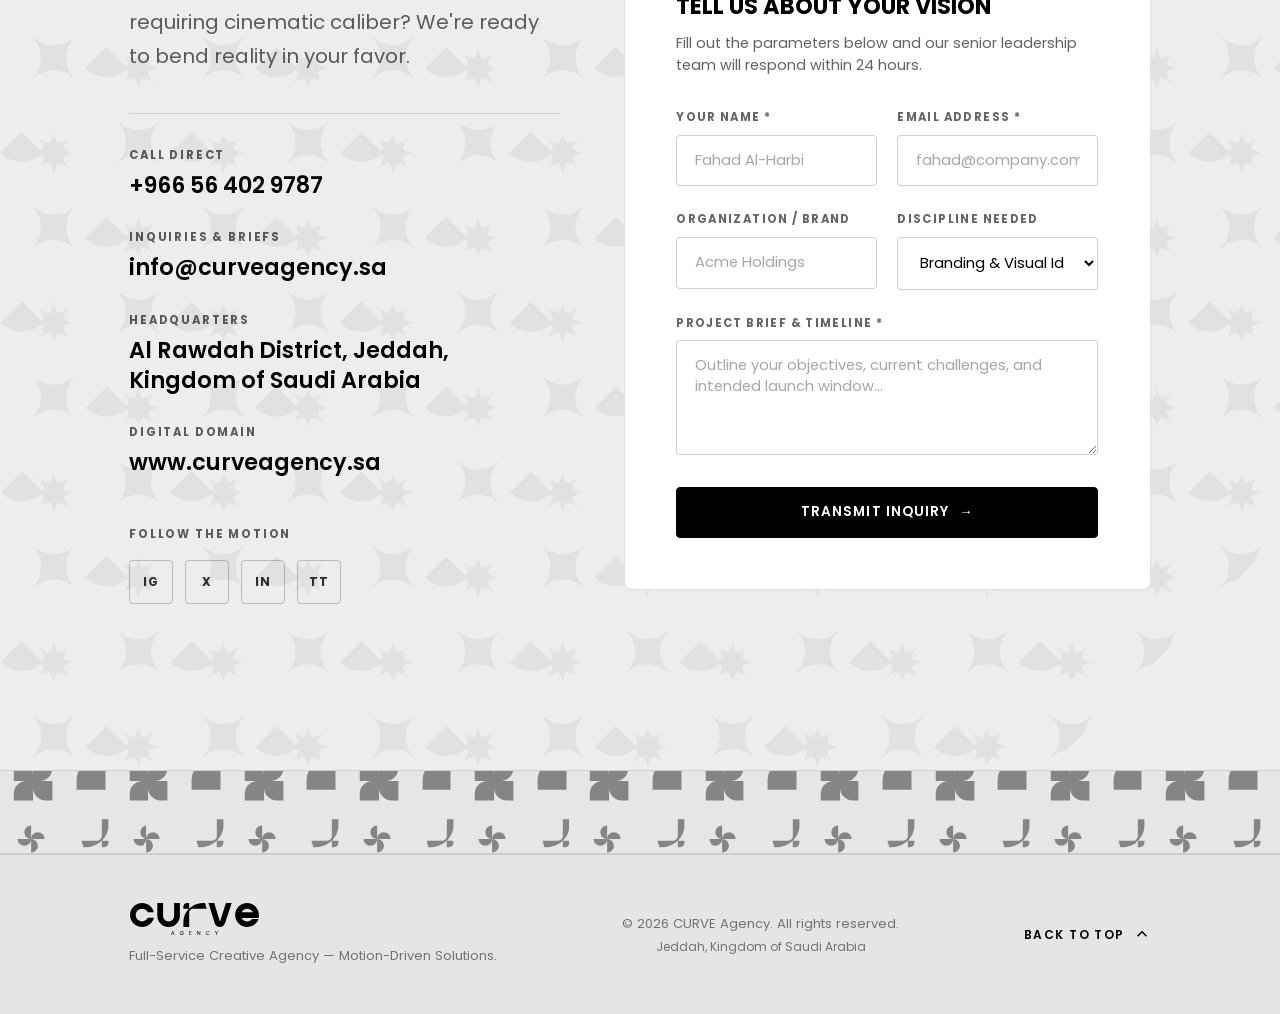
==== commit c79bba7a: "Header nav black, portfolio imagery full-colour (no hover dependency), work labels black with grey d" ====
--- a/index.html
+++ b/index.html
@@ -237,10 +237,10 @@
           </div>
 
           <!-- Service 3: Media Production -->
-          <div class="service-card featured-service reveal" data-delay="150">
+          <div class="service-card reveal" data-delay="150">
             <div class="service-top">
               <span class="service-num">03</span>
-              <span class="service-tag-badge highlight" data-i18n="s3_tag">CINEMATIC</span>
+              <span class="service-tag-badge" data-i18n="s3_tag">CINEMATIC</span>
             </div>
             <h3 class="service-title" data-i18n="s3_title">MEDIA PRODUCTION</h3>
             <div class="service-sub" data-i18n="s3_sub">Commercials, Photo & Video</div>
--- a/styles.css
+++ b/styles.css
@@ -249,7 +249,7 @@
   font-size: 0.78rem;
   font-weight: 600;
   letter-spacing: 0.12em;
-  color: var(--text-muted);
+  color: var(--text-pure);          /* header nav reads black (Alaa, 22 Sep 2026) */
   text-decoration: none;
   text-transform: uppercase;
   position: relative;
@@ -799,10 +799,8 @@
   transform: translateY(-4px);
 }
 
-.service-card.featured-service {
-  background: #ffffff;
-  border-color: #ffffff;
-}
+/* all six capability cards are identical — no card is singled out
+   (Alaa, 22 Sep 2026: "خلين كلن نفس اللون ماتميزلي وحدة"). */
 
 .service-top {
   display: flex;
@@ -832,11 +830,6 @@
   border-radius: var(--radius-full);
   background: rgba(0, 0, 0, 0.04);
   color: var(--text-muted);
-}
-
-.service-tag-badge.highlight {
-  background: rgba(0, 0, 0, 0.16);
-  color: var(--accent);
 }
 
 .service-title {
@@ -1955,44 +1948,19 @@
 .logo-img { min-width: 120px; }
 .footer-logo { width: 130px; height: auto; }
 
-/* --- FEATURED STATE: emphasis by inversion, not by a hue ------------------ */
-.service-card.featured-service,
-.service-card.featured-service:hover {
-  background: #ffffff;
-  border-color: #ffffff;
-}
-.service-card.featured-service .service-title,
-.service-card.featured-service .service-num { color: #000000; }
-.service-card.featured-service .service-sub { color: rgba(0, 0, 0, 0.66); }
-.service-card.featured-service .service-body { color: var(--text-muted); }   /* same grey as every other card */
-.service-card.featured-service .service-items { border-top-color: rgba(0, 0, 0, 0.15); }
-.service-card.featured-service .service-items li { color: rgba(0, 0, 0, 0.70); }
-.service-card.featured-service .service-items li::before { color: #000000; }
-.service-card.featured-service .service-tag-badge,
-.service-card.featured-service .service-tag-badge.highlight {
-  background: rgba(0, 0, 0, 0.08);
-  border-color: rgba(0, 0, 0, 0.18);
-  color: #000000;
-}
+/* --- FEATURED STATE: removed — all six capability cards share one treatment -- */
 
 
 /* --- BRAND IMAGERY: achromatic, motion-led (guideline p.16) ---------------- */
-/* brand photography is rendered achromatic everywhere; the portfolio keeps its
-   colour available on hover so the client's own work still reads at full impact */
+/* brand photography stays achromatic; the portfolio shows the client's own work
+   in full colour at all times — no hover dependency (Alaa, 22 Sep 2026). */
 .hero-bg-img { filter: grayscale(1) contrast(1.1) brightness(0.9); }
 .about-img { filter: grayscale(1) contrast(1.05); }
 .stats-bg-img { filter: grayscale(1) contrast(1.2); }
 
 .work-img {
-  filter: grayscale(1) contrast(1.04);
-  transition: filter 0.45s var(--ease-out), transform 0.8s var(--ease-out);
-}
-.work-card:hover .work-img,
-.work-card:focus-within .work-img {
-  filter: grayscale(0) contrast(1);
-}
-@media (hover: none) {
-  .work-card:hover .work-img { filter: grayscale(1) contrast(1.04); }
+  filter: none;
+  transition: transform 0.8s var(--ease-out);
 }
 
 /* --- TYPOGRAPHY: RB (Arabic) — the approved Arabic family ------------------
@@ -2265,9 +2233,12 @@
 
 /* --- legibility pass (measured): the 55% tint (#727272) is 4.11:1 on #EDEDED, which
        passes for large type but not for small labels — those use the 65% tint instead --- */
-.nav-link, .section-idx, .detail-label, .social-label, .work-badge, .work-client,
+.section-idx, .detail-label, .social-label,
 .service-num, .step-num, .stat-label, .card-caption, .mobile-contact-line,
 .form-group label, .footer-link, .footer-note, .scroll-hint { color: #595959; }
+/* header nav + the type directly under each work image read black; the work
+   description (`.work-desc`) stays grey (Alaa, 22 Sep 2026). */
+.nav-link, .work-badge, .work-client { color: #000000; }
 .form-container .form-group input::placeholder, .form-container .form-group textarea::placeholder,
 .form-group input::placeholder, .form-group textarea::placeholder { color: rgba(0, 0, 0, 0.45); }
 .title-outline { -webkit-text-stroke-color: rgba(0, 0, 0, 0.55); }
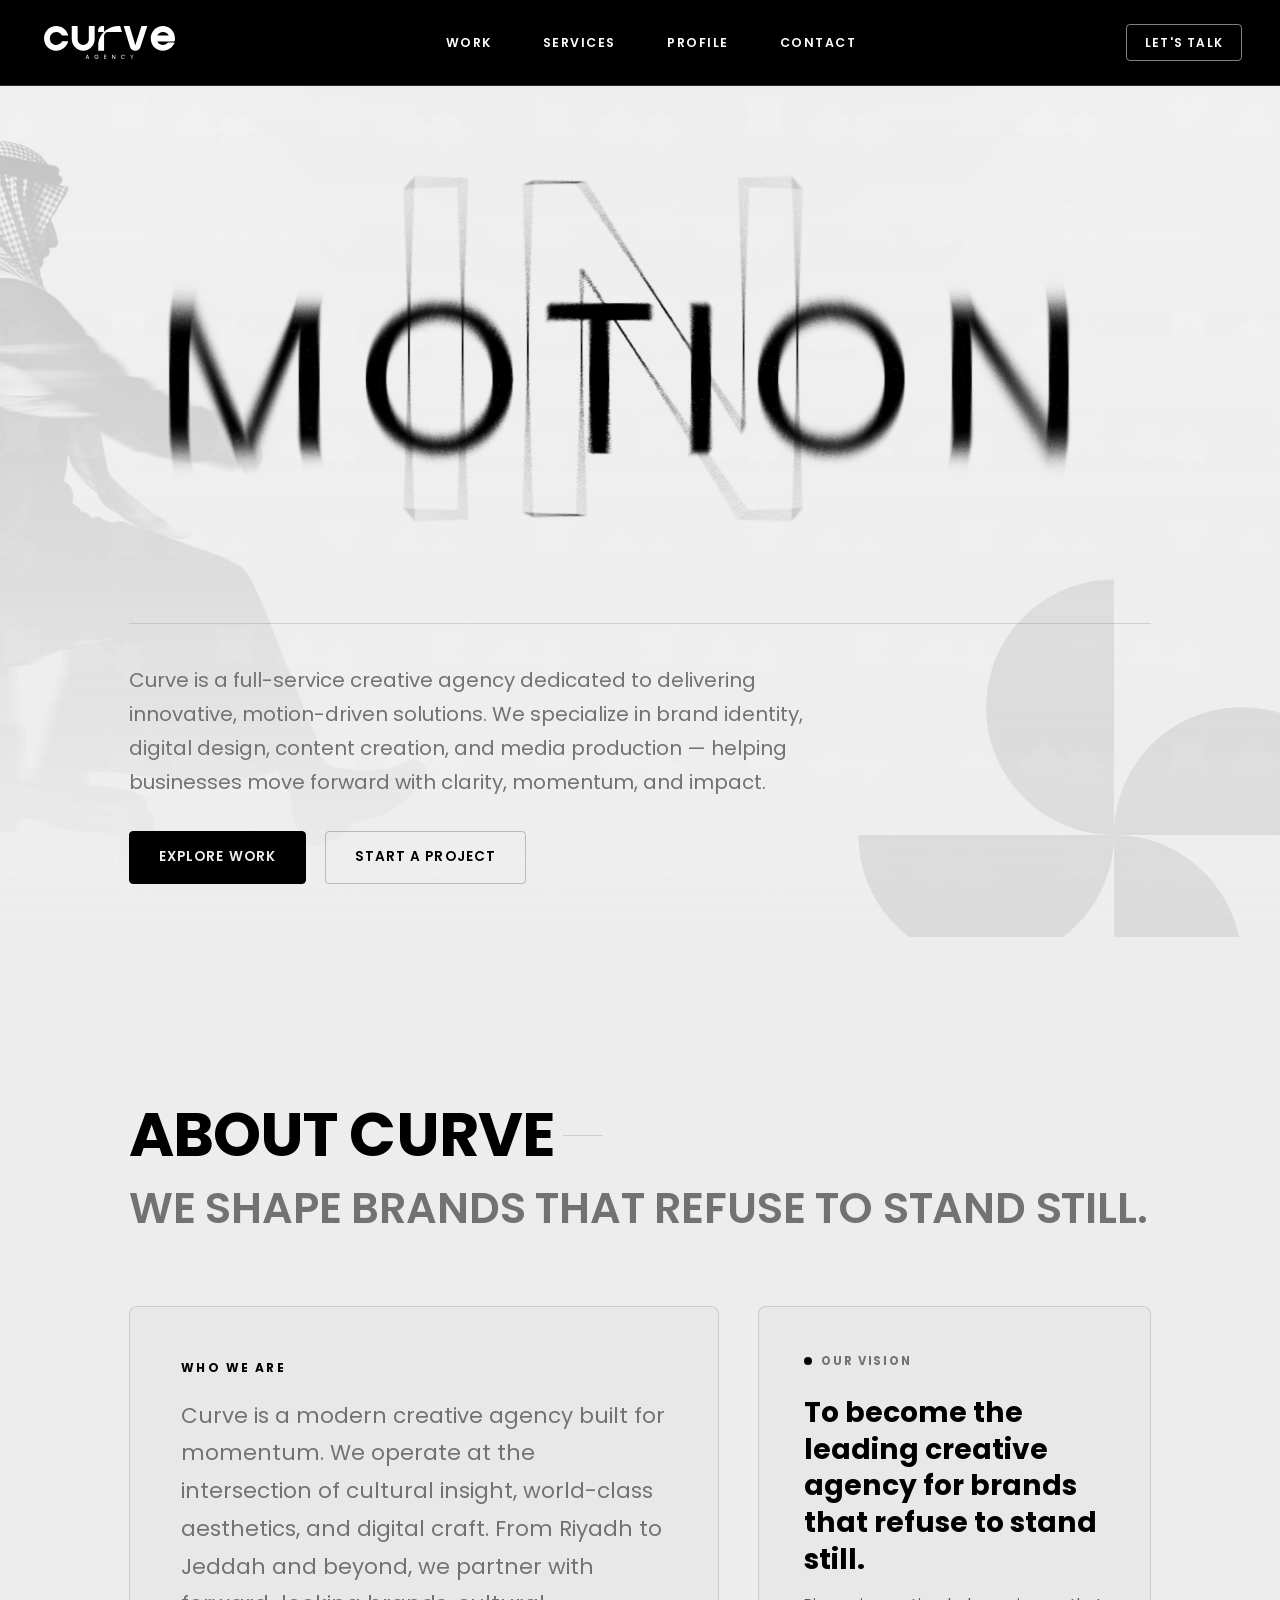
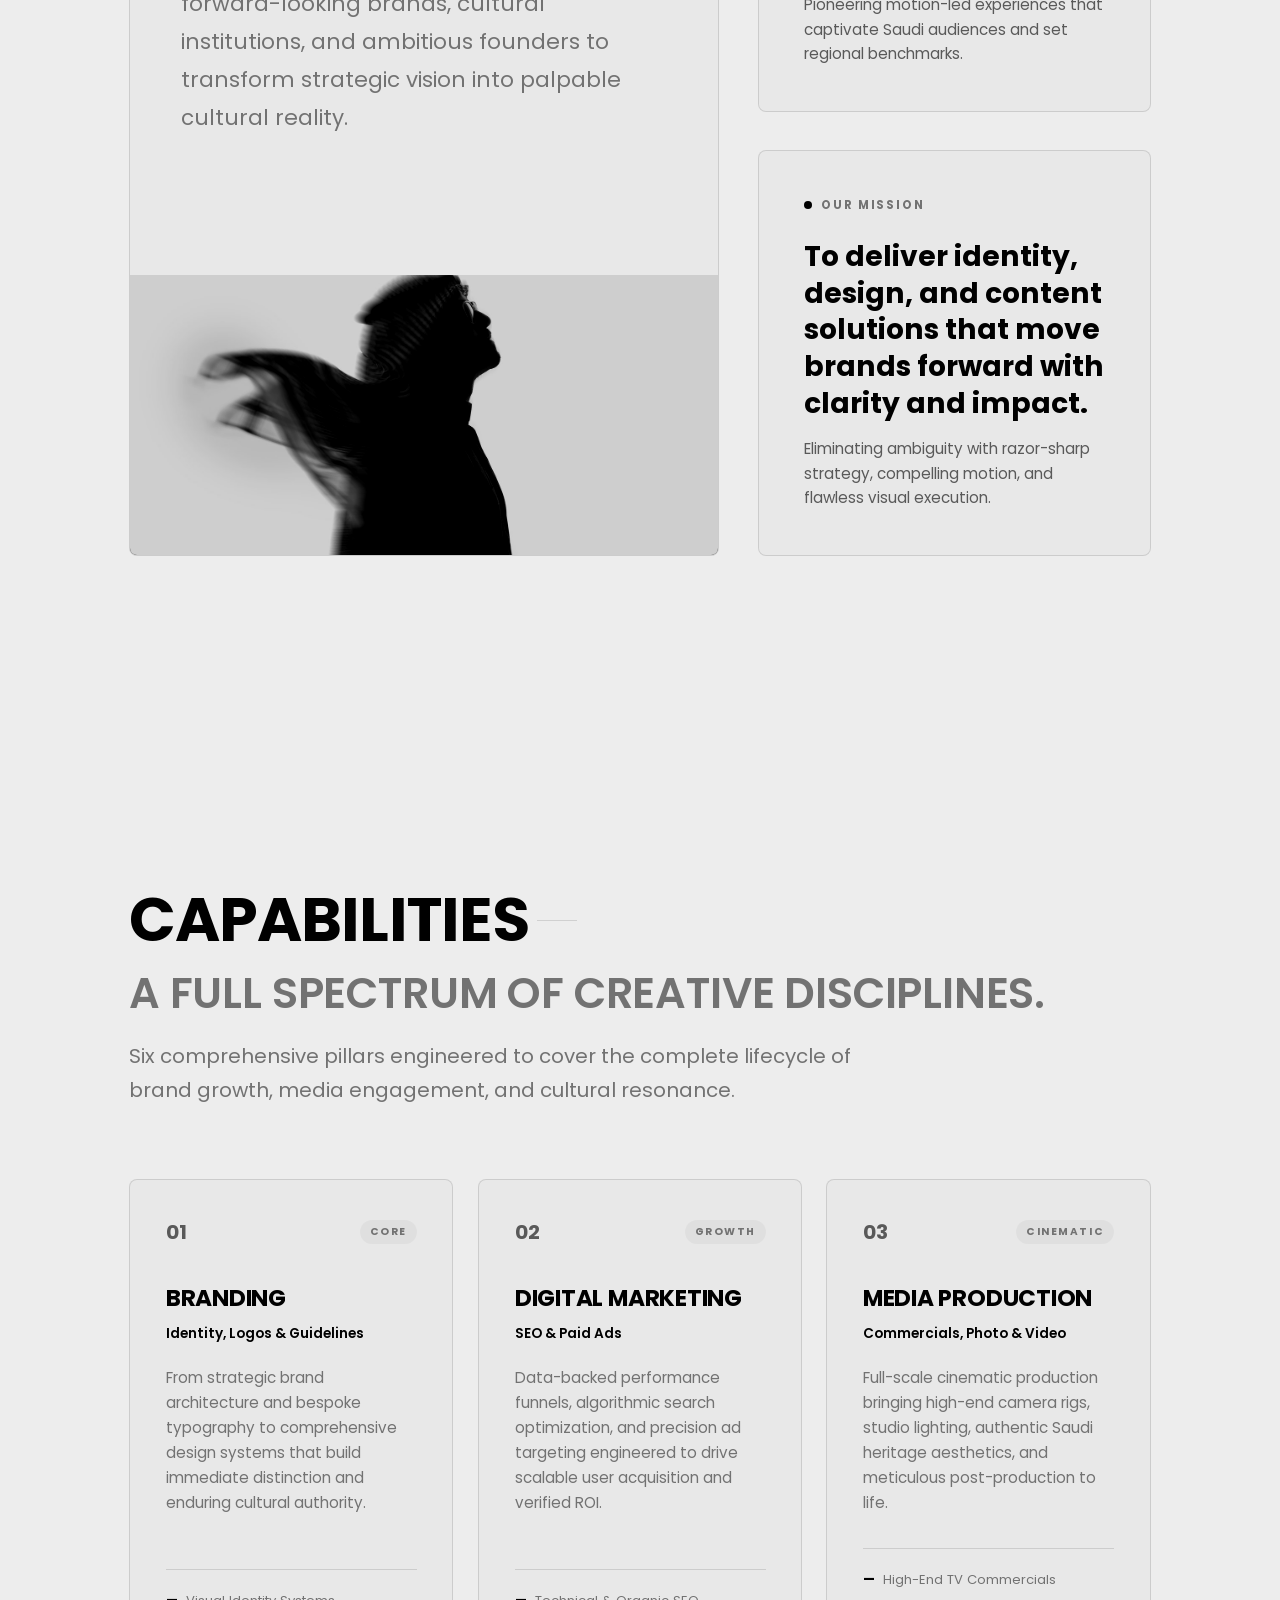
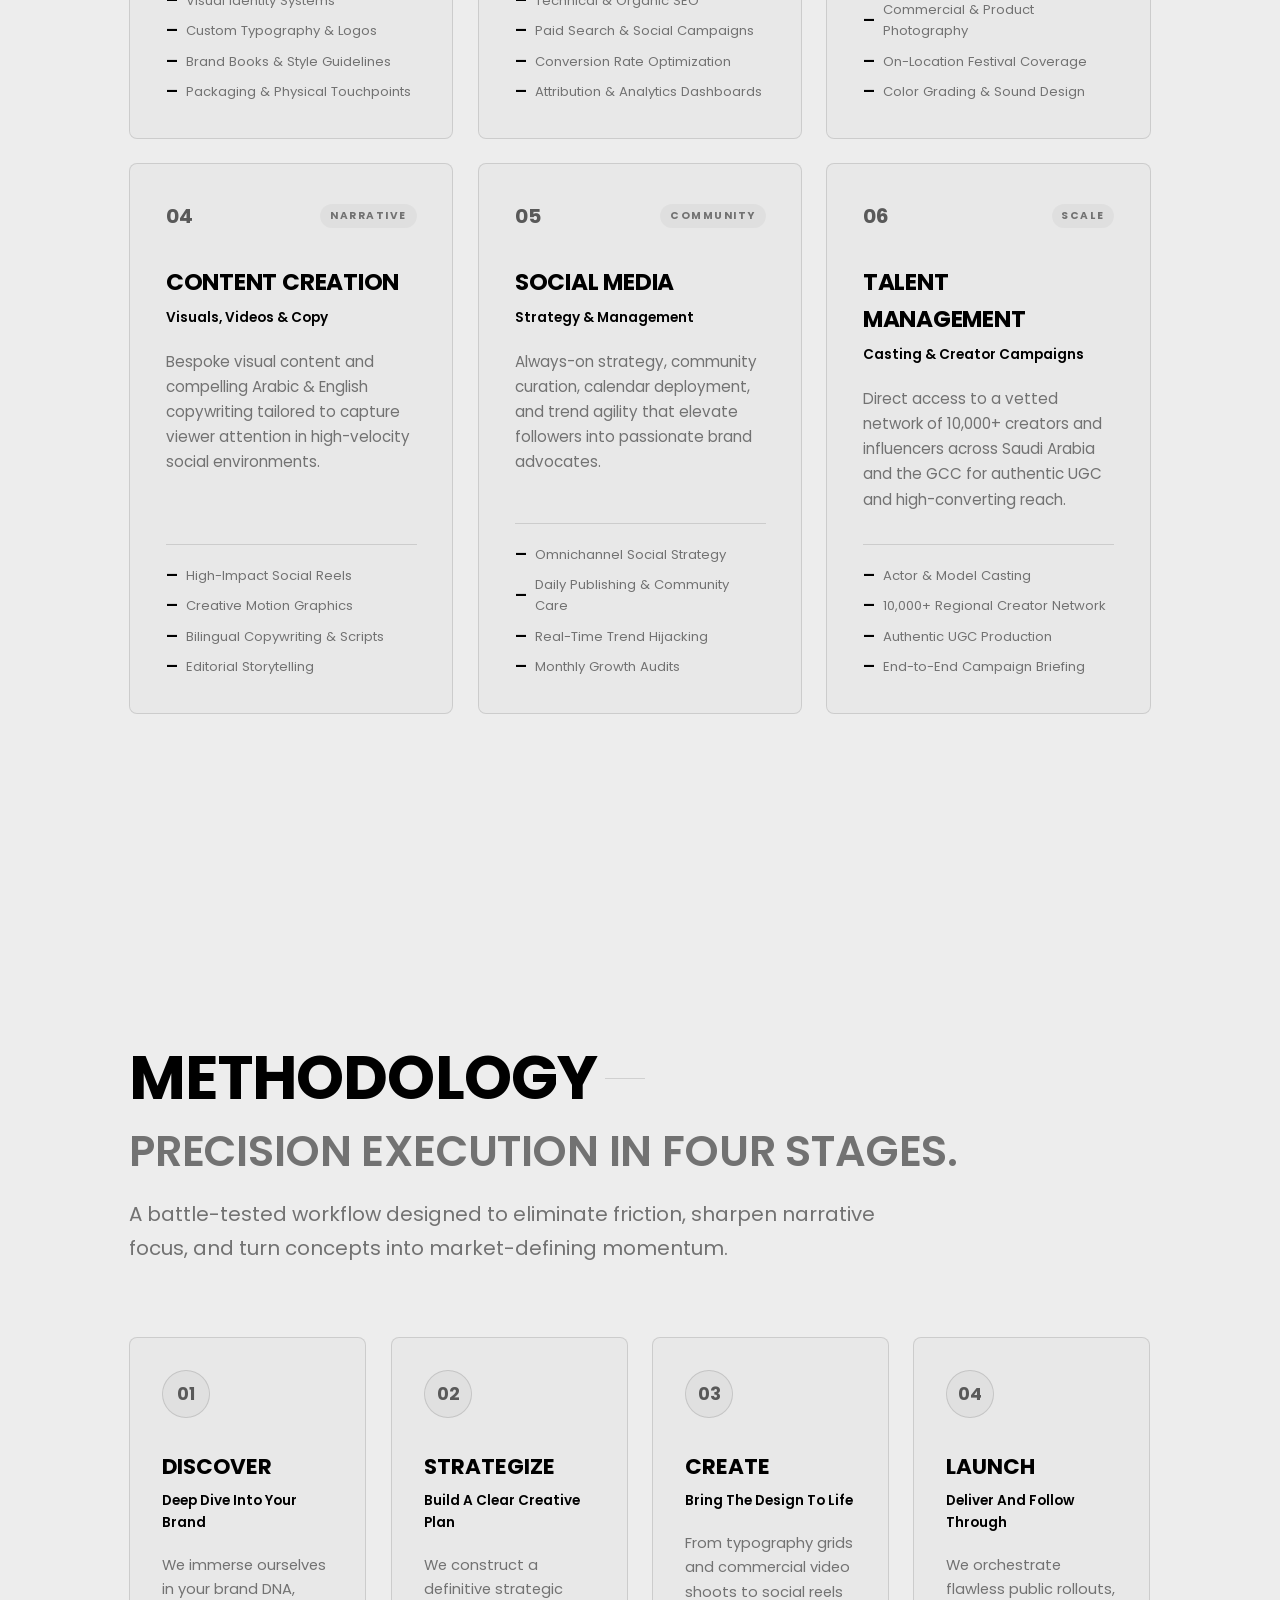
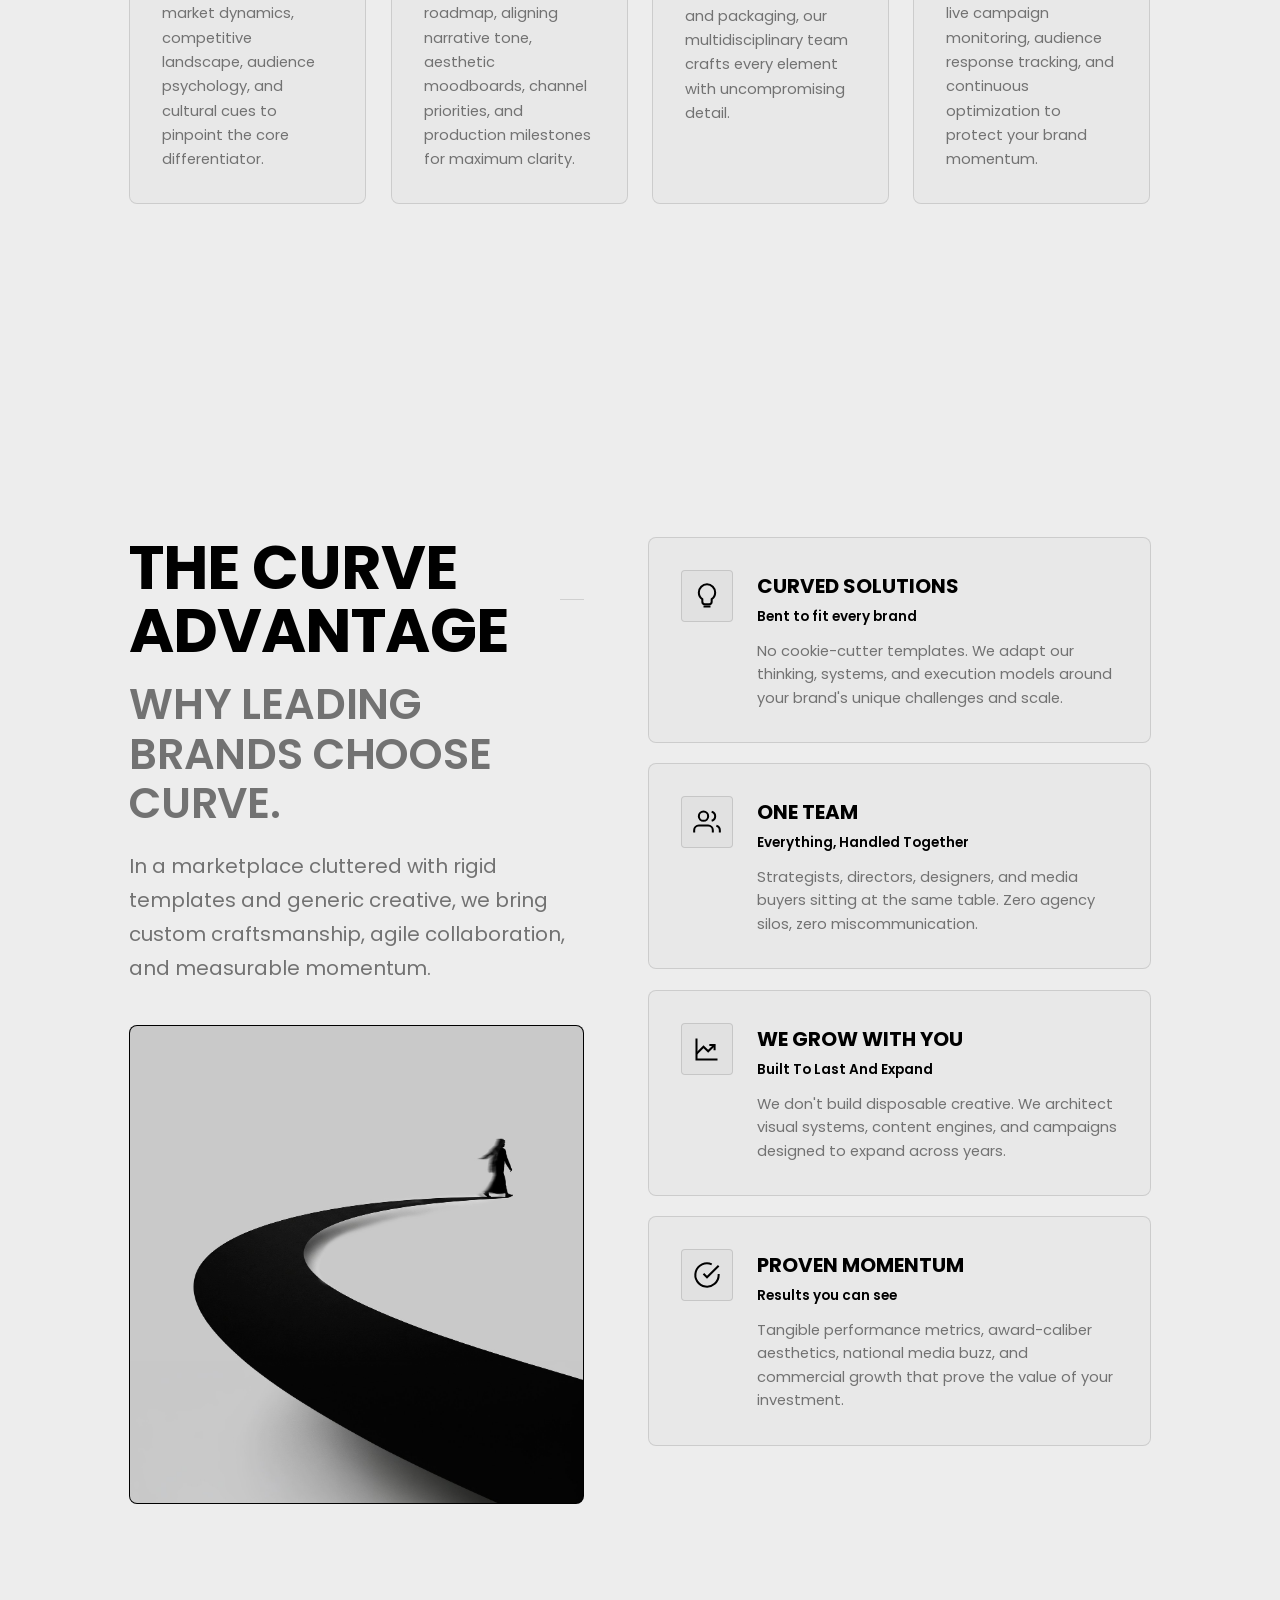
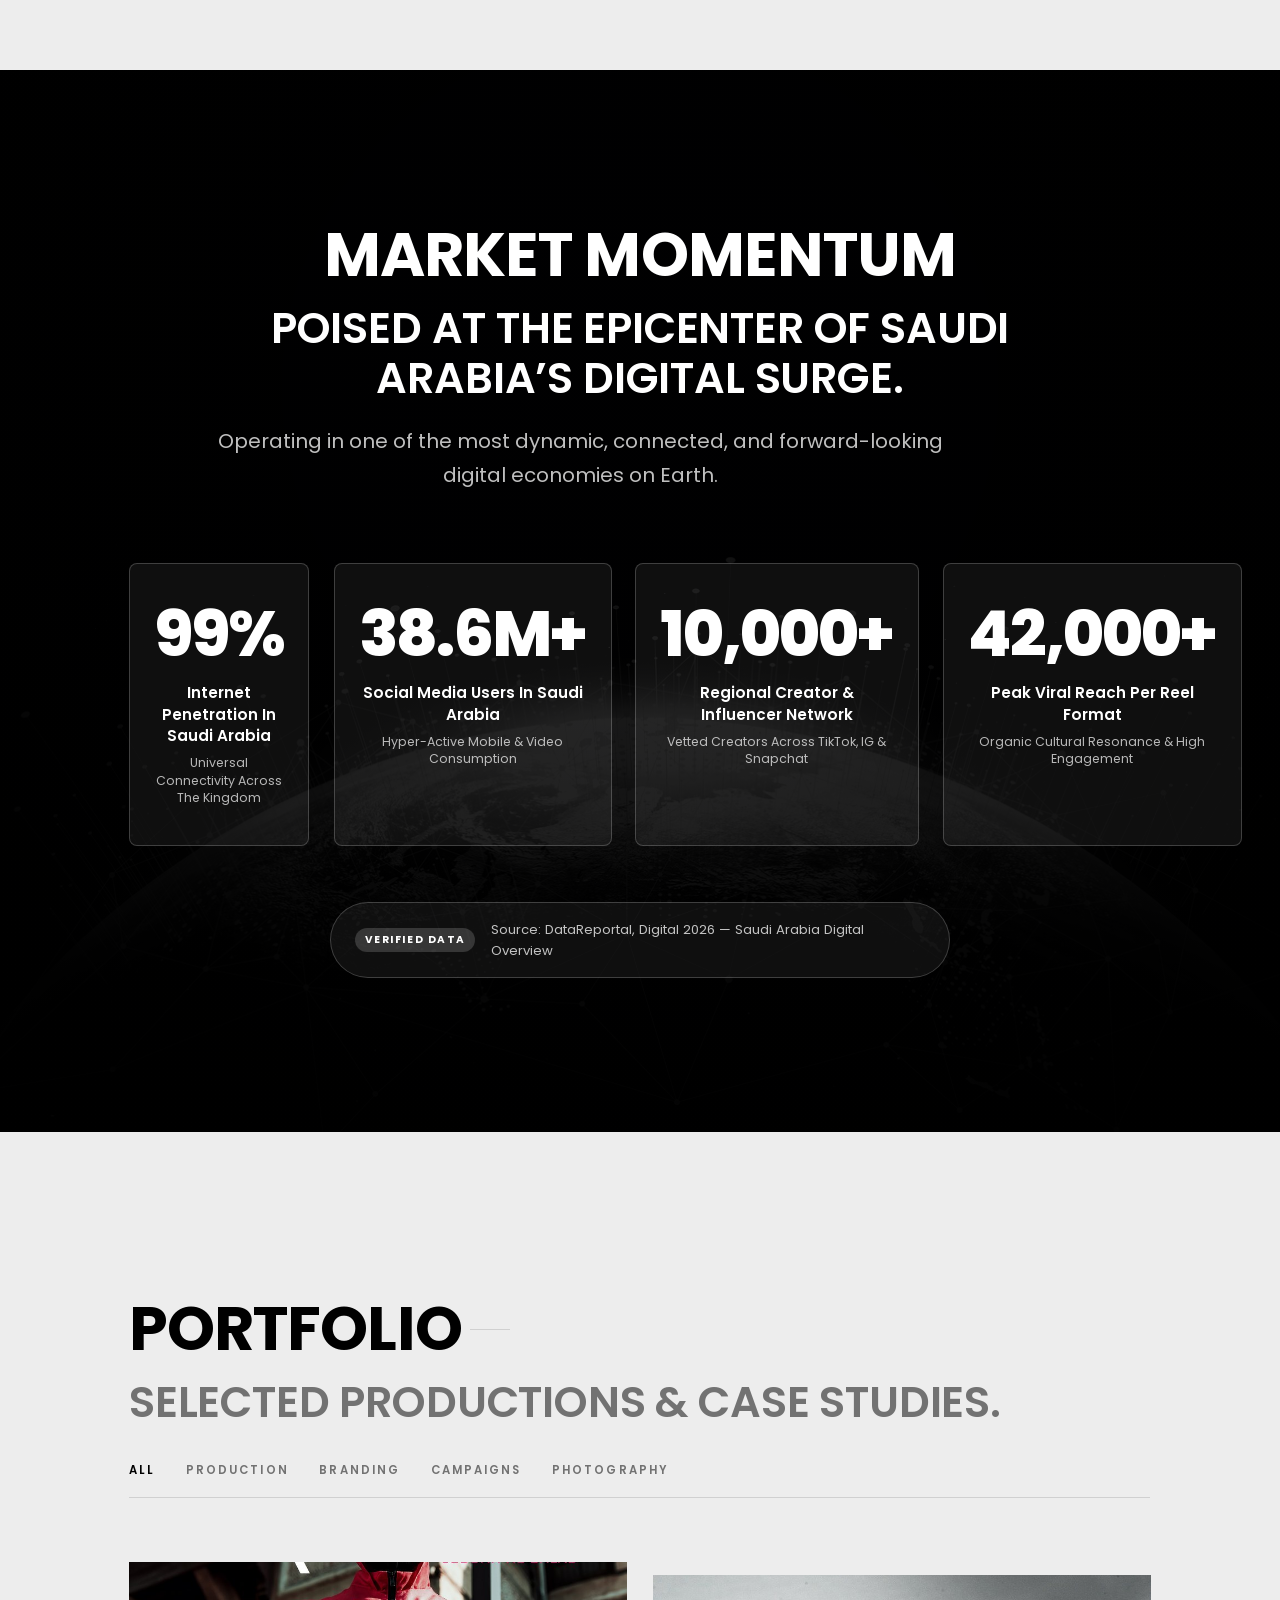
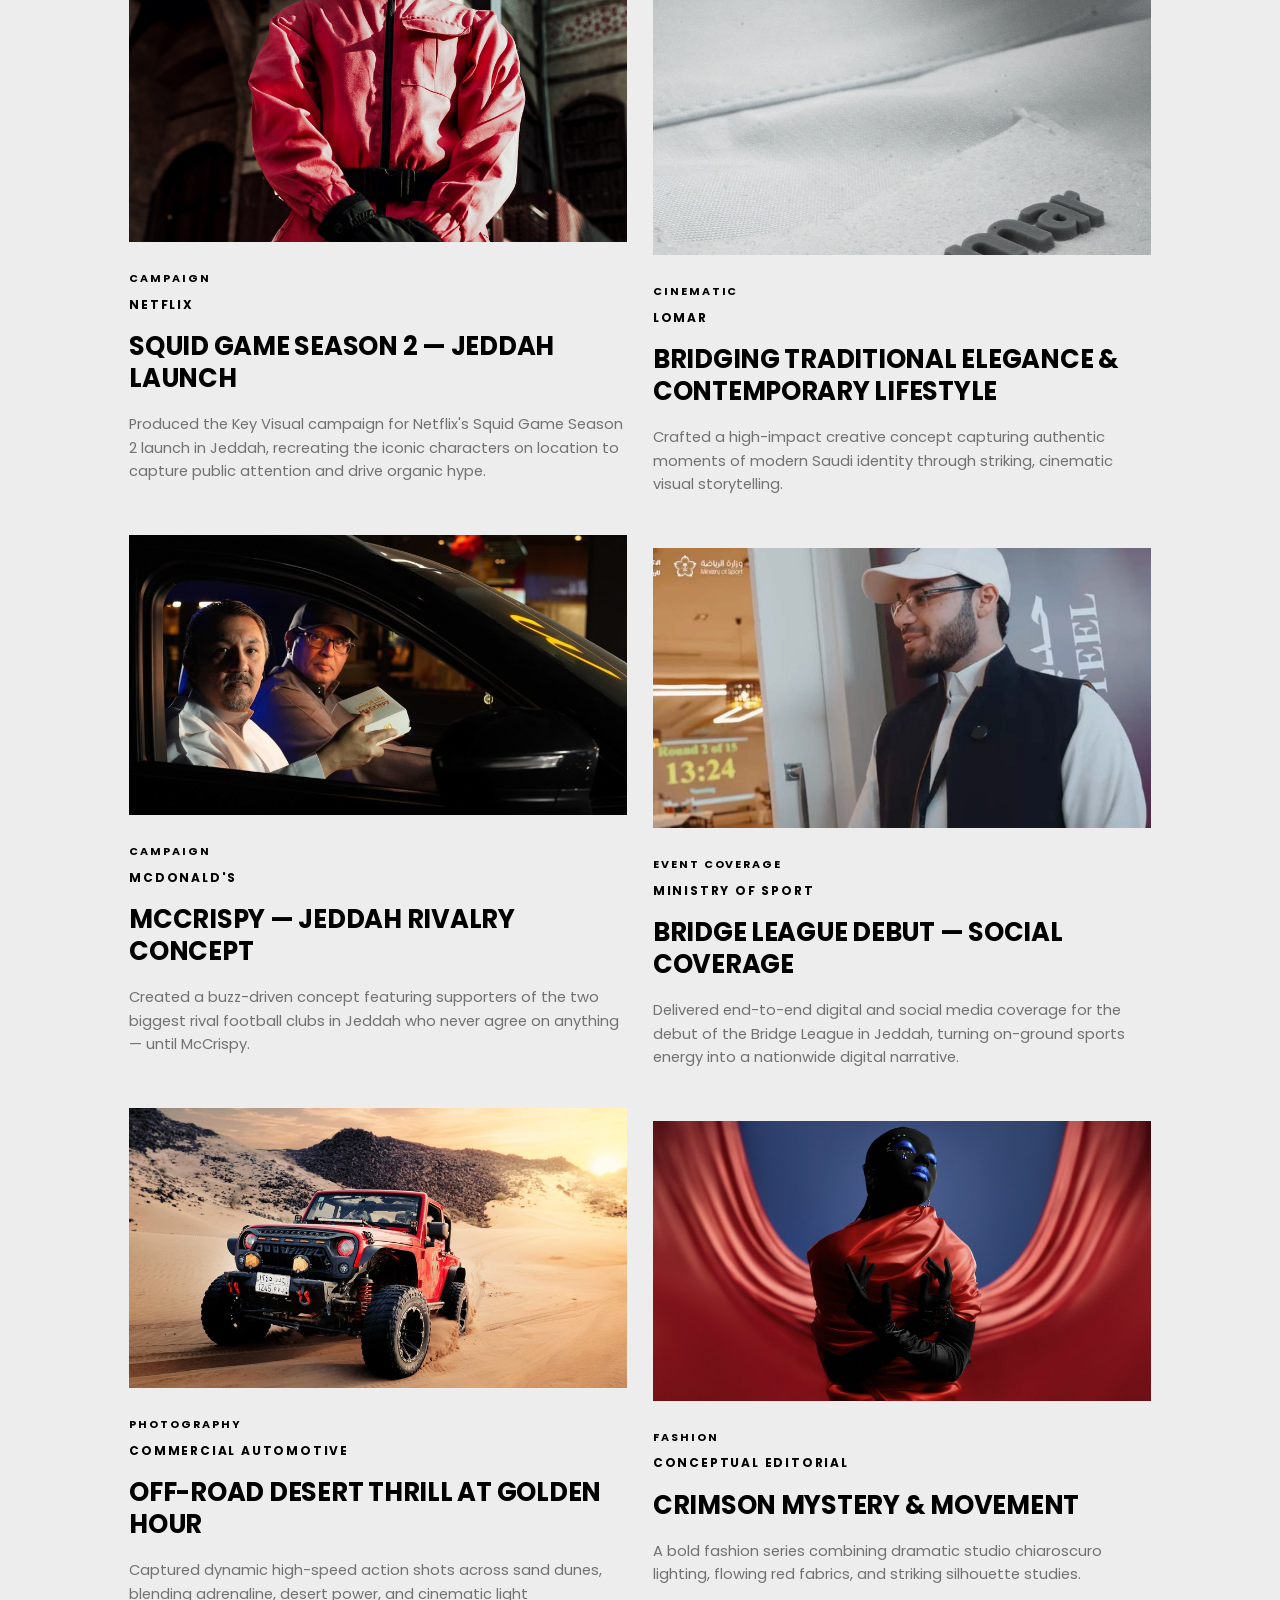
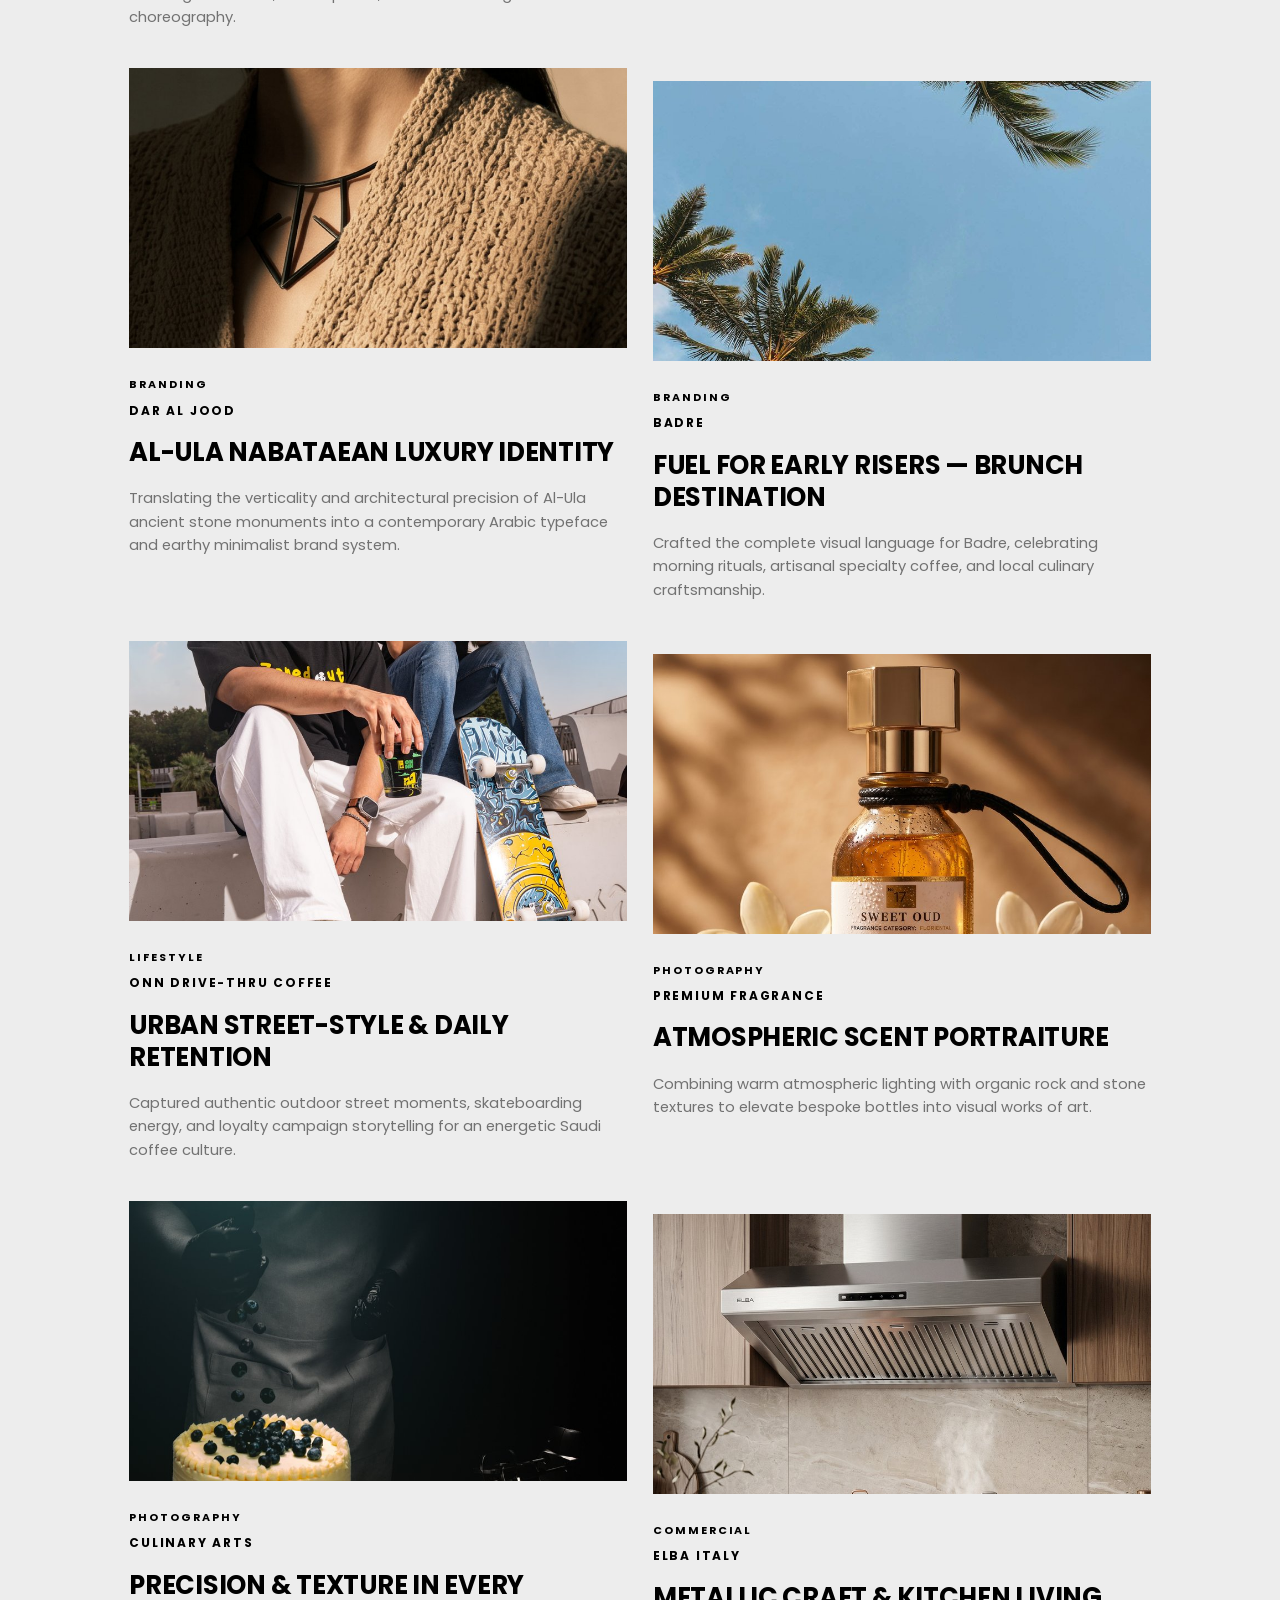
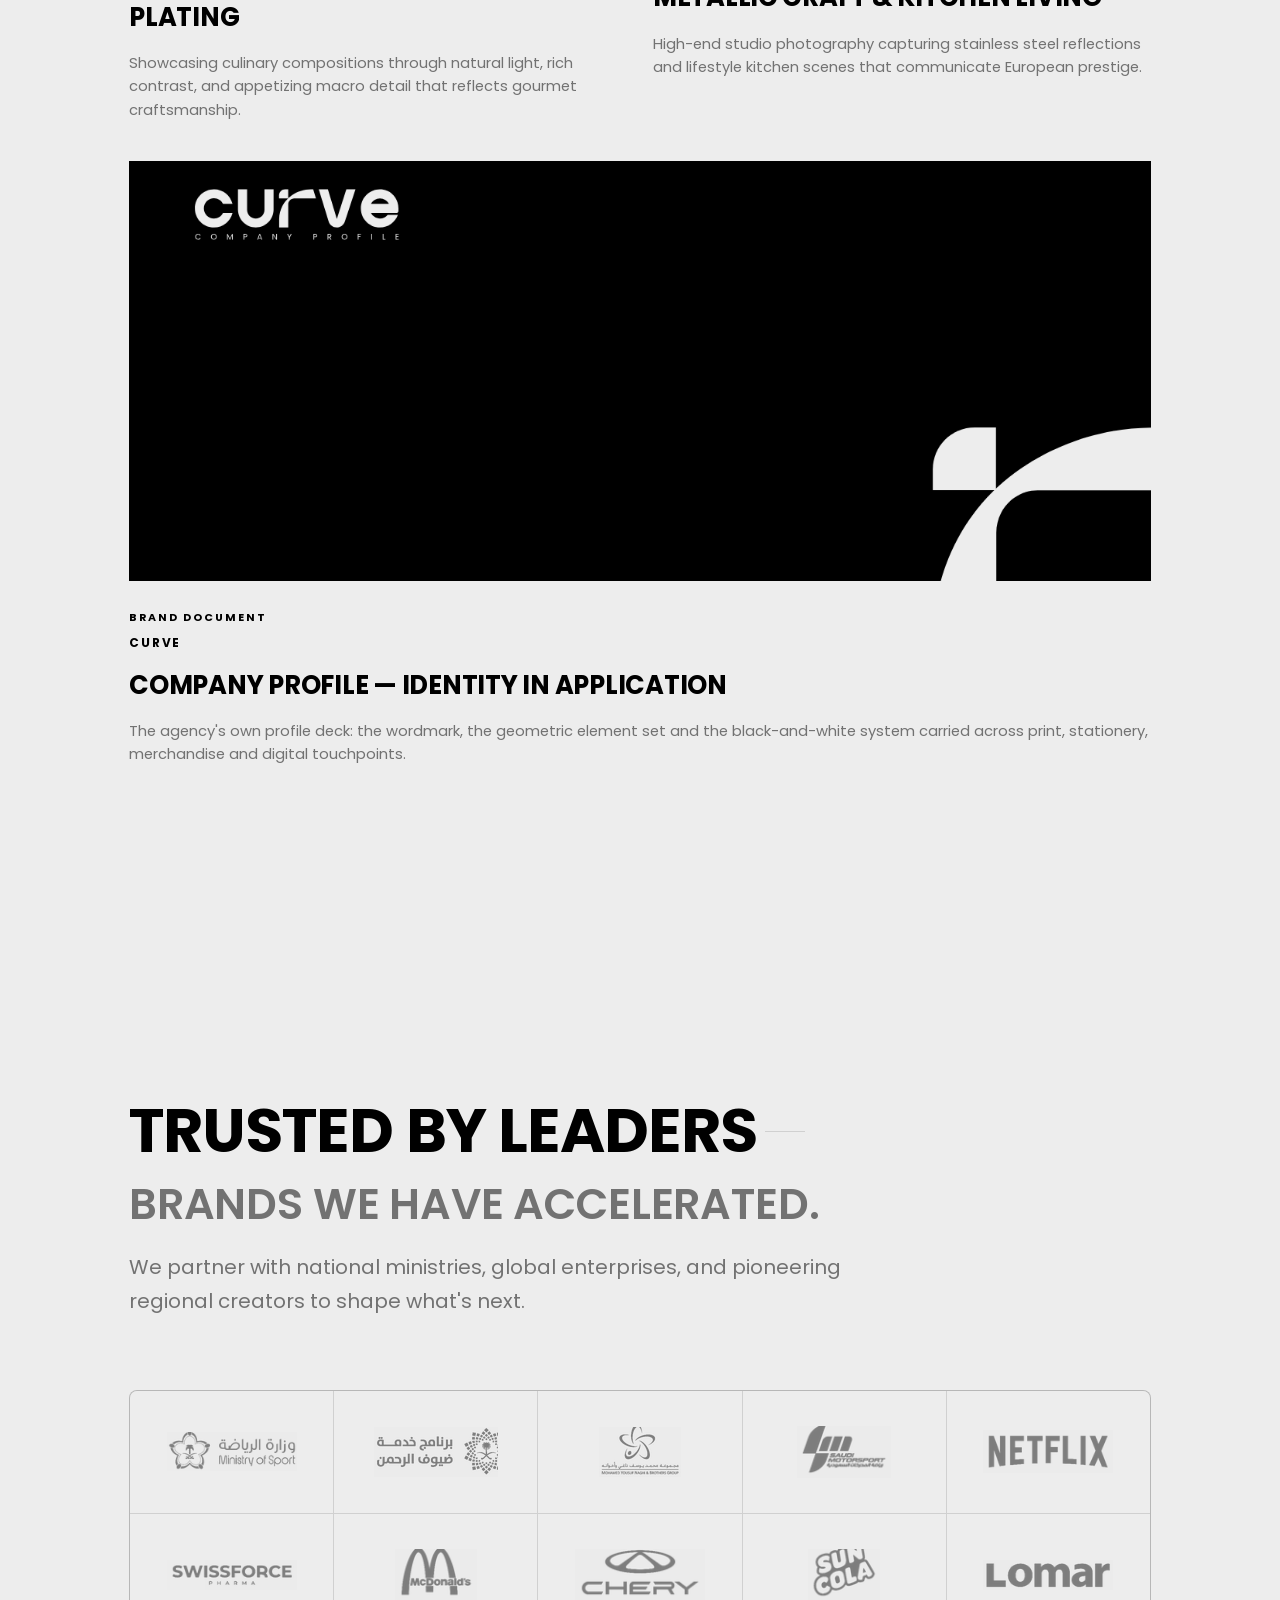
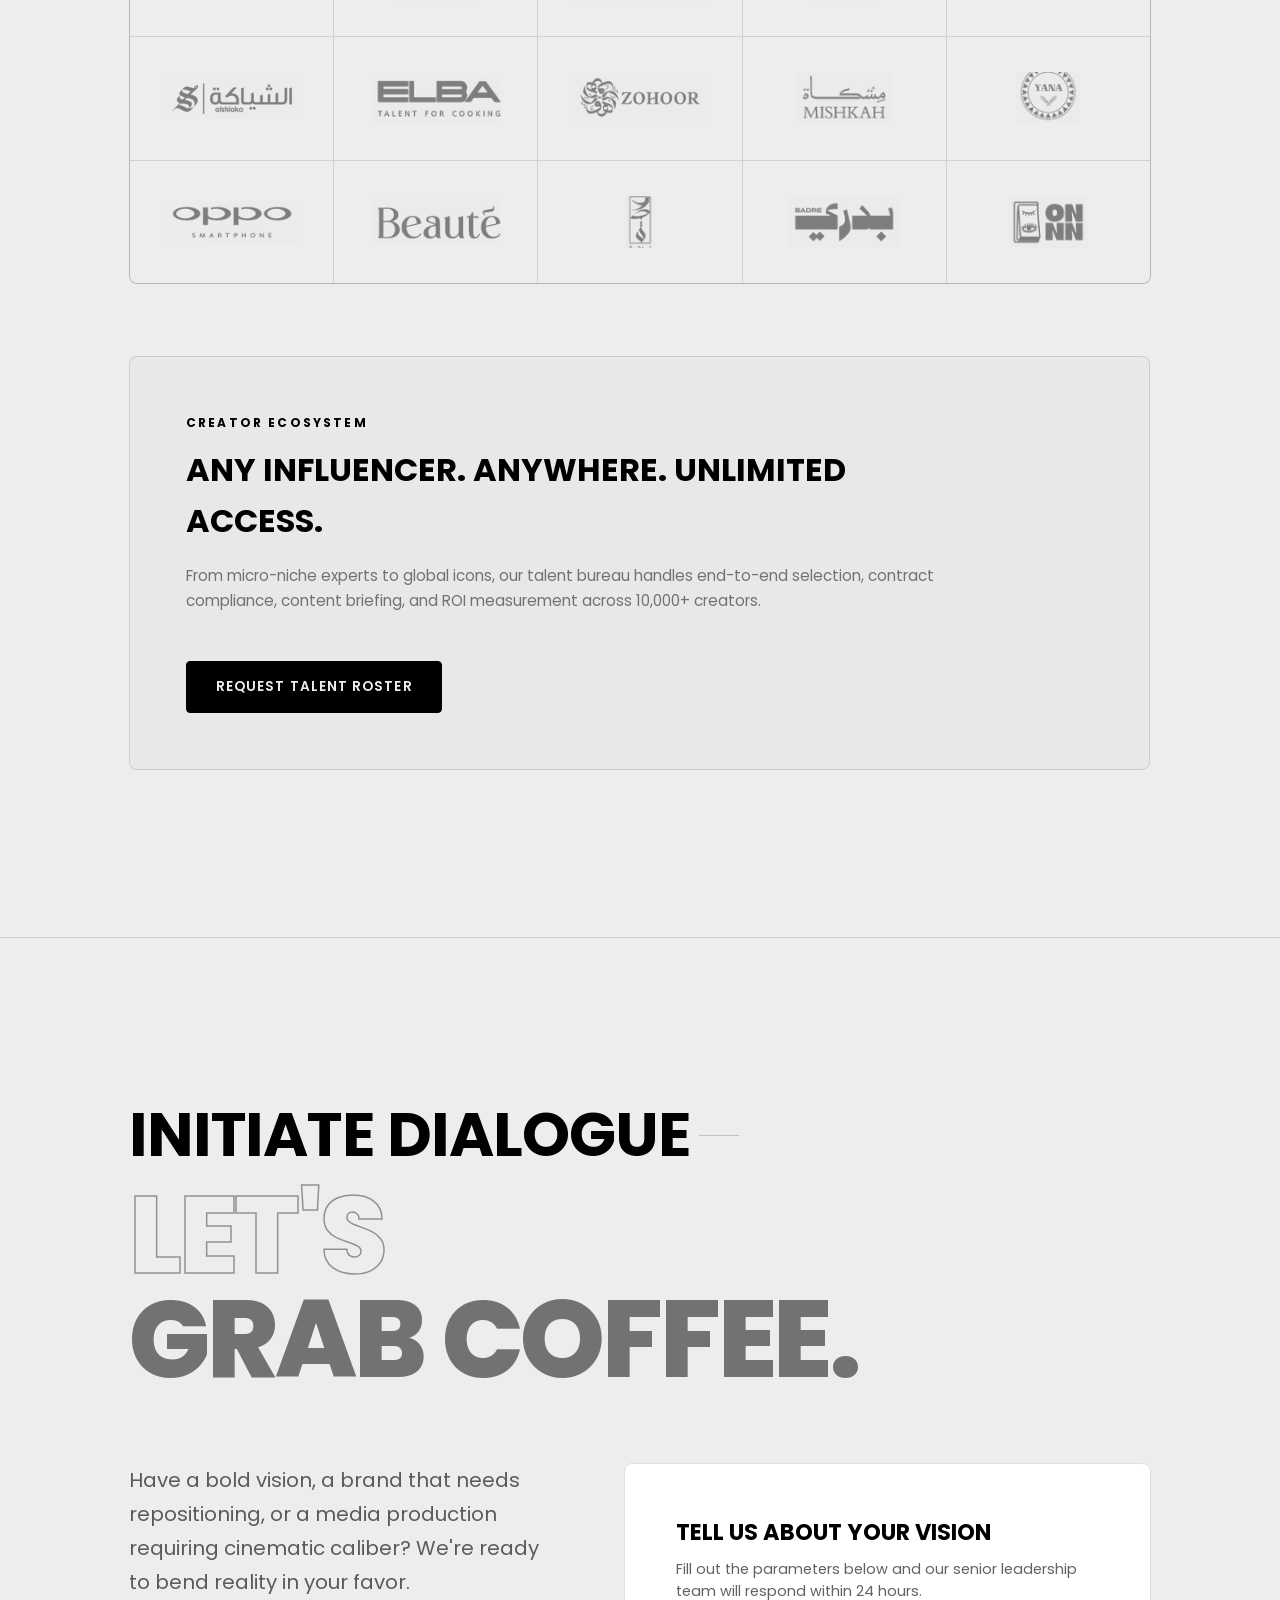
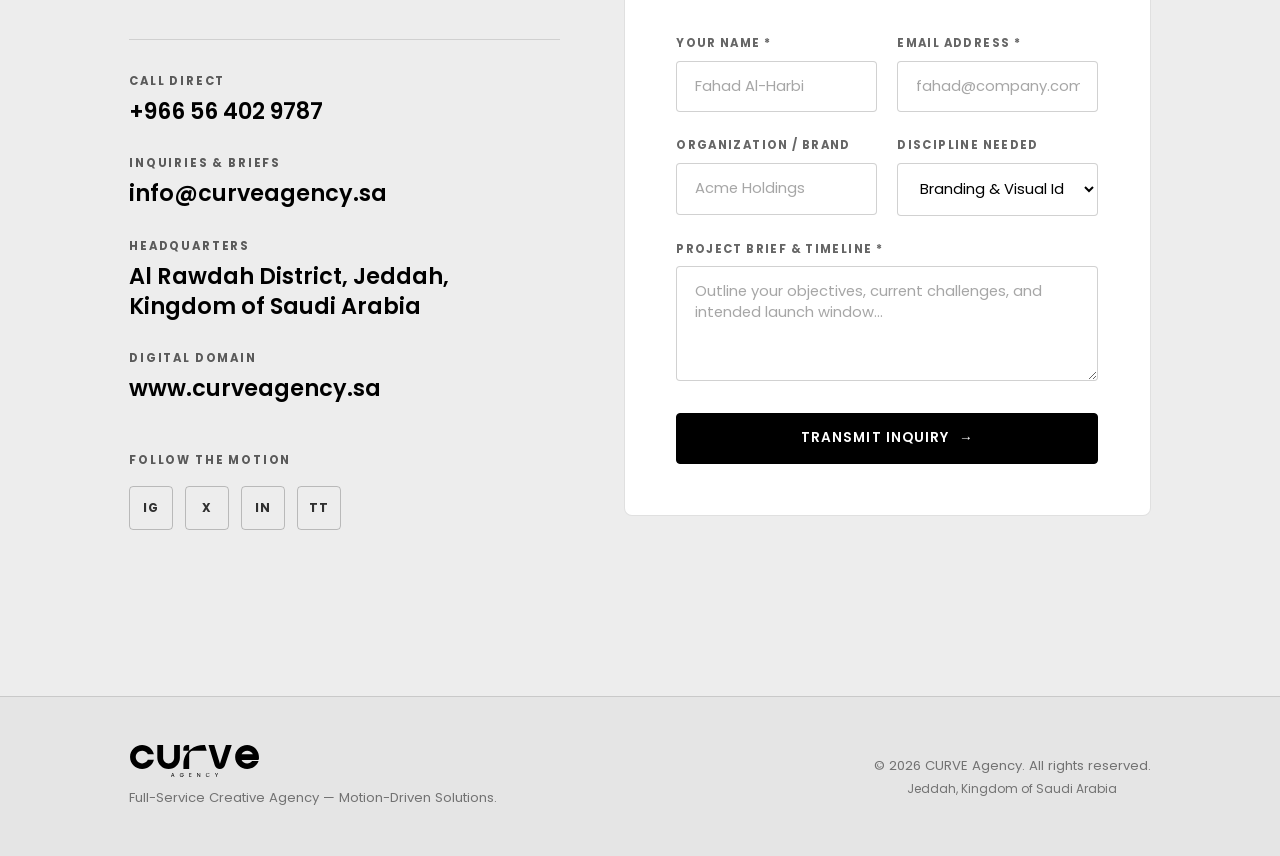
==== commit f0a5502c: "Card hover by inversion instead of darkening; remove four label strings - .service-card:hover no lon" ====
--- a/index.html
+++ b/index.html
@@ -44,7 +44,6 @@
     <div class="container header-inner">
       <a href="#hero" class="brand-logo" aria-label="CURVE Agency">
         <img src="assets/svg/curve-logo-black.svg" alt="CURVE" class="logo-img logo-light logo-vector" width="132" height="33">
-        <span class="brand-location" data-i18n="nav_location">EST. JEDDAH</span>
       </a>
 
       <nav class="desktop-nav" aria-label="Main Navigation">
@@ -102,11 +101,6 @@
       </div>
 
       <div class="container hero-content">
-        <div class="hero-tag-wrap reveal">
-          <span class="section-tag" data-i18n="hero_badge">FULL-SERVICE AGENCY</span>
-          <span class="tag-pulse"></span>
-        </div>
-
         <h1 class="hero-title hero-title-art reveal" data-delay="100">
           <img src="assets/web/hero-in-motion.png" class="hero-art"
                alt="CURVE — Ignite the motion" width="1533" height="740" loading="eager">
@@ -122,13 +116,6 @@
               <a href="#work" class="btn btn-primary" data-i18n="hero_btn_work">EXPLORE WORK</a>
               <a href="#contact" class="btn btn-ghost" data-i18n="hero_btn_contact">START A PROJECT</a>
             </div>
-          </div>
-
-          <div class="hero-scroll-indicator reveal" data-delay="300">
-            <a href="#about" class="scroll-link" aria-label="Scroll to content">
-              <span class="scroll-text" data-i18n="hero_scroll">SCROLL</span>
-              <span class="scroll-line"></span>
-            </a>
           </div>
         </div>
       </div>
@@ -999,15 +986,6 @@
         <p class="footer-copy" data-i18n="footer_copy">© 2026 CURVE Agency. All rights reserved.</p>
         <p class="footer-credit" data-i18n="footer_location">Jeddah, Kingdom of Saudi Arabia</p>
       </div>
-
-      <div class="footer-back-col">
-        <a href="#hero" class="back-to-top" aria-label="Back to top">
-          <span data-i18n="footer_top">BACK TO TOP</span>
-          <svg width="18" height="18" viewBox="0 0 24 24" fill="none" stroke="currentColor" stroke-width="2">
-            <path d="M18 15l-6-6-6 6"/>
-          </svg>
-        </a>
-      </div>
     </div>
   </footer>
 
--- a/styles.css
+++ b/styles.css
@@ -794,9 +794,12 @@
 }
 
 .service-card:hover {
-  background-color: var(--bg-card);
-  border-color: var(--border-hover);
+  /* emphasis by inversion + lift — never by darkening the ground
+     (Alaa, 22 Sep 2026: "مابدي لما مرر الماوس ع شي وحدة يصيرو اغمق"). */
+  background-color: #FFFFFF;
+  border-color: #000000;
   transform: translateY(-4px);
+  box-shadow: 0 18px 40px rgba(0, 0, 0, 0.10);
 }
 
 /* all six capability cards are identical — no card is singled out
@@ -2098,17 +2101,6 @@
   color: #000000;
   overflow: hidden;
 }
-.contact-section[data-ground="light"]::before {
-  content: "";
-  position: absolute;
-  inset: -25% -10%;
-  z-index: 0;
-  pointer-events: none;
-  background-image: url("assets/curve-pattern-dark.svg");
-  background-size: 120px 120px;
-  opacity: 0.06;
-  transform: rotate(45deg);
-}
 .contact-section[data-ground="light"] > .container { position: relative; z-index: 1; }
 
 .contact-section[data-ground="light"] .section-idx,
@@ -2215,7 +2207,9 @@
 .hero-bg-img { filter: grayscale(1) contrast(1.06) brightness(1.04); }
 .site-footer { background-color: #E5E5E5; }
 .mobile-menu { background-color: rgba(237, 237, 237, 0.98); }
-.brand-band { background-color: #E5E5E5; background-image: url("assets/curve-pattern-dark.svg"); }
+/* the brand pattern band is gone — the page runs plain into the footer
+   (Alaa, 22 Sep 2026: "وحتى هون شيل الباترن"). */
+.brand-band { display: none; }
 .partner-cell { background-color: #EDEDED; }
 .partner-cell:hover { background-color: #E5E5E5; }
 /* white logo/partner art on a dark ground must read as black on the light ground */
@@ -2225,7 +2219,8 @@
 .logo-img.logo-light { opacity: 1; }
 /* the contact section is no longer a special case — the whole site is light */
 .contact-section[data-ground="light"] { background-color: #EDEDED; }
-.contact-section[data-ground="light"]::before { opacity: 0.05; }
+/* the contact ground is plain: its pattern veil and pinwheel were removed
+   (Alaa, 22 Sep 2026: "شيل الباترن اللي بالخلفية هون خليها سادة"). */
 ::-webkit-scrollbar-track { background: #E5E5E5; }
 ::-webkit-scrollbar-thumb { background: rgba(0, 0, 0, 0.28); }
 ::selection { background: #000000; color: #EDEDED; }
@@ -2280,13 +2275,7 @@
   background: url("assets/svg/element-rotor.svg") center/contain no-repeat;
   opacity: 0.07;
 }
-/* contact: the pinwheel element behind the pattern veil */
-.contact-section::after {
-  content: ""; position: absolute; left: -6vw; top: 6vw;
-  width: 26vw; height: 26vw; z-index: 0; pointer-events: none;
-  background: url("assets/svg/element-pinwheel.svg") center/contain no-repeat;
-  opacity: 0.05;
-}
+/* contact: decoration removed — the ground is plain (see the light-theme block) */
 /* the arch element marks the profile/vision statement */
 .vision-marker, .card-statement::before {
   background-image: url("assets/svg/element-arch.svg");
@@ -2394,3 +2383,68 @@
   .hero-bottom-grid { padding-top: 1rem; }
   .hero-lead { font-size: 1rem; line-height: 1.6; }
 }
+
+/* ==========================================================================
+   DARK BAND — MARKET MOMENTUM (#stats): the one inverted section.
+   Its ground is #030304 behind a dark photo overlay, so every line inside it
+   reads WHITE instead of the page's black/grey ink (Alaa, 22 Sep 2026:
+   "شوف كيف مظلم هالمكان خلي الخطوط بالابيض"). Scoped to .stats-section so the
+   light sections keep their black headings.
+   ========================================================================== */
+.stats-section .section-idx,
+.stats-section .section-idx.light { color: #FFFFFF !important; }
+.stats-section .section-headline,
+.stats-section .section-headline.light { color: #FFFFFF !important; }
+.stats-section .section-desc,
+.stats-section .section-desc.light { color: rgba(255, 255, 255, 0.75) !important; }
+
+.stats-section .stat-number-wrap,
+.stats-section .stat-number-wrap .stat-num { color: #FFFFFF; }
+.stats-section .stat-symbol { color: #FFFFFF; }
+.stats-section .stat-label { color: #FFFFFF; }
+.stats-section .stat-sublabel { color: rgba(255, 255, 255, 0.70); }
+
+.stats-section .stat-card {
+  background: rgba(255, 255, 255, 0.06);
+  border-color: rgba(255, 255, 255, 0.20);
+}
+.stats-section .stat-card:hover { border-color: rgba(255, 255, 255, 0.50); }
+.stats-section .stats-source-bar {
+  background: rgba(255, 255, 255, 0.06);
+  border-color: rgba(255, 255, 255, 0.20);
+}
+.stats-section .source-tag { color: #FFFFFF; background: rgba(255, 255, 255, 0.16); }
+.stats-section .source-text { color: rgba(255, 255, 255, 0.75); }
+
+/* ==========================================================================
+   BLACK NAV BAR — the top strip is solid black with white content
+   (Alaa, 22 Sep 2026: "والناف بار خليه اسود متل ما اتفقنا").
+   The header wordmark art is the black export, so it is inverted to white here;
+   every control inside the bar switches to white for the dark ground.
+   ========================================================================== */
+.site-header,
+.site-header.scrolled {
+  background-color: #000000;
+  border-bottom-color: rgba(255, 255, 255, 0.16);
+}
+.site-header .logo-img.logo-vector,
+.site-header .brand-logo img { filter: invert(1) grayscale(1); }   /* white wordmark on the black bar */
+.site-header .brand-location { color: rgba(255, 255, 255, 0.72); }
+.site-header .nav-link { color: #FFFFFF; }
+.site-header .nav-link:hover,
+.site-header .nav-link.active { color: #FFFFFF; }
+.site-header .nav-link::after { background-color: #FFFFFF; }
+.site-header .lang-btn {
+  background: rgba(255, 255, 255, 0.08);
+  border-color: rgba(255, 255, 255, 0.28);
+  color: #FFFFFF;
+}
+.site-header .lang-btn:hover {
+  background: rgba(255, 255, 255, 0.18);
+  border-color: #FFFFFF;
+  color: #FFFFFF;
+}
+.site-header .lang-opt.active { color: #FFFFFF; }
+.site-header .nav-cta { border-color: rgba(255, 255, 255, 0.5); color: #FFFFFF; }
+.site-header .nav-cta:hover { background-color: #FFFFFF; border-color: #FFFFFF; color: #000000; }
+.site-header .hamburger-bar { background-color: #FFFFFF; }
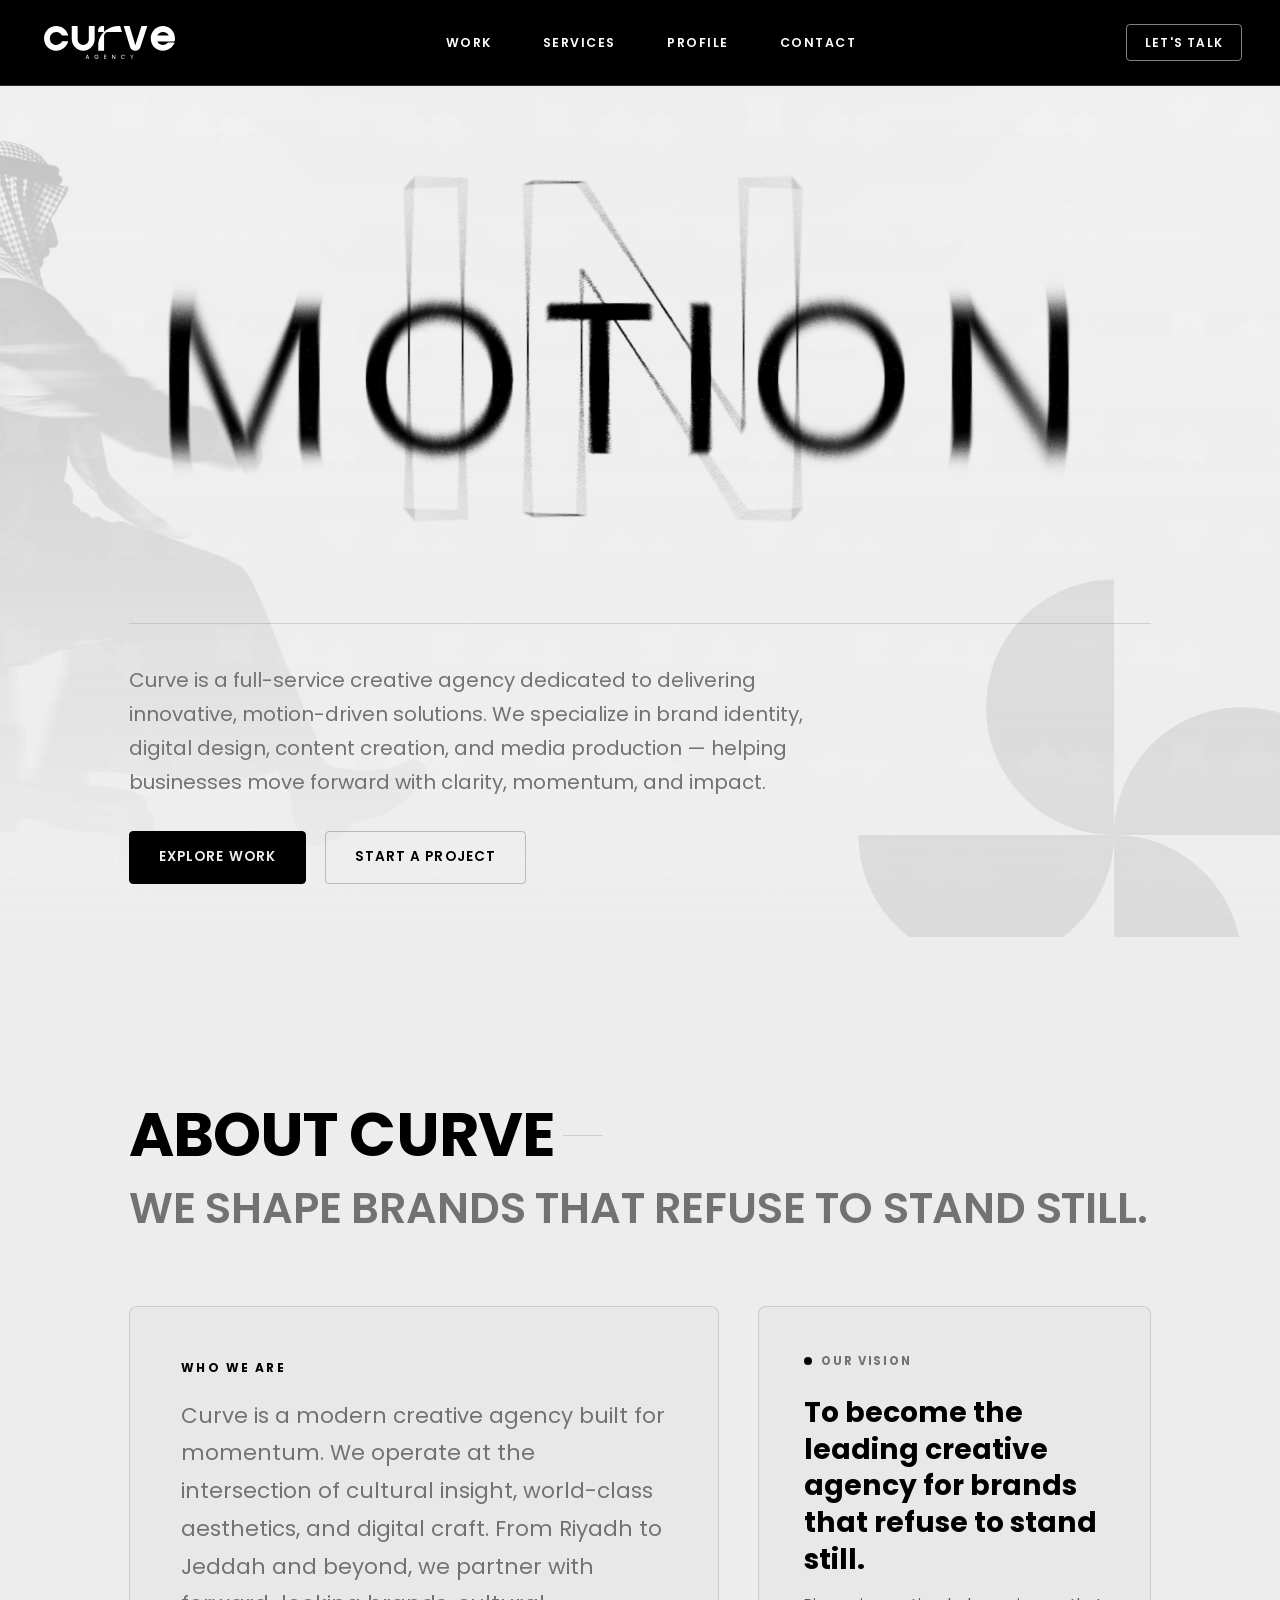
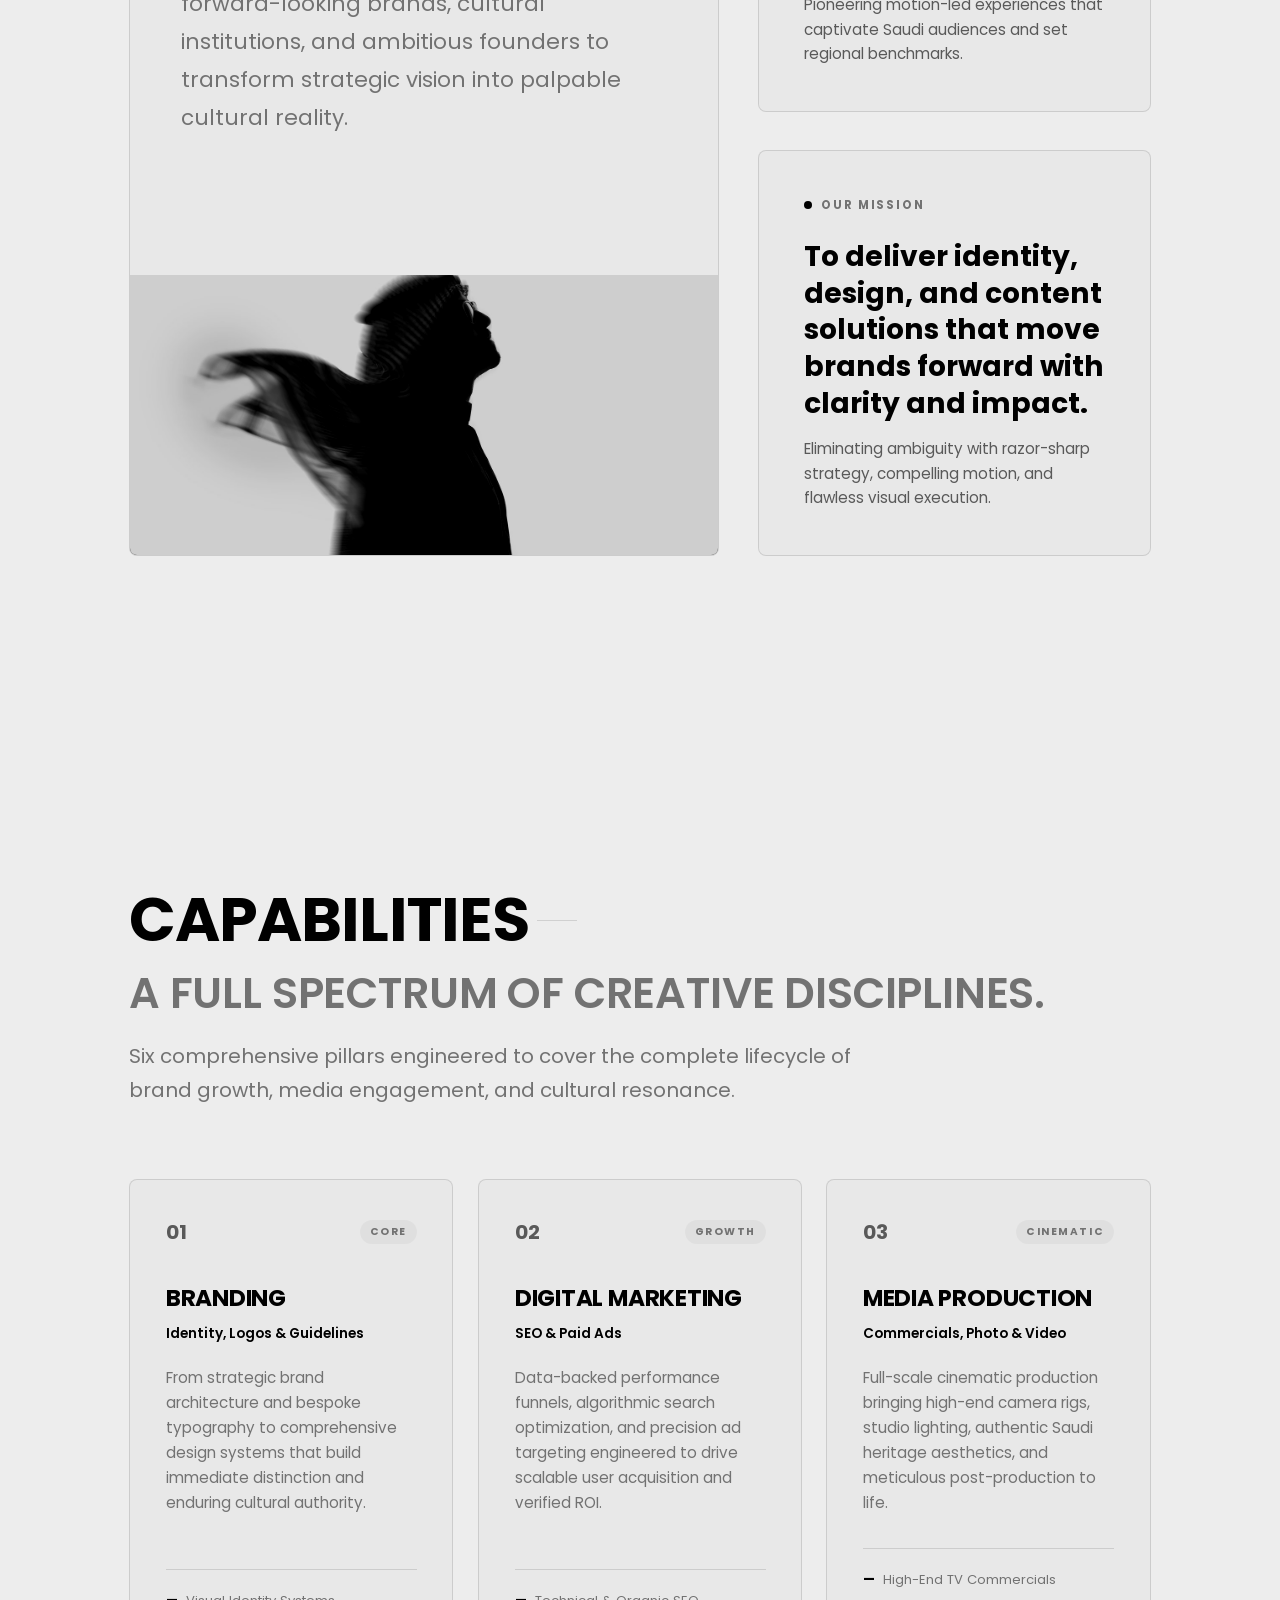
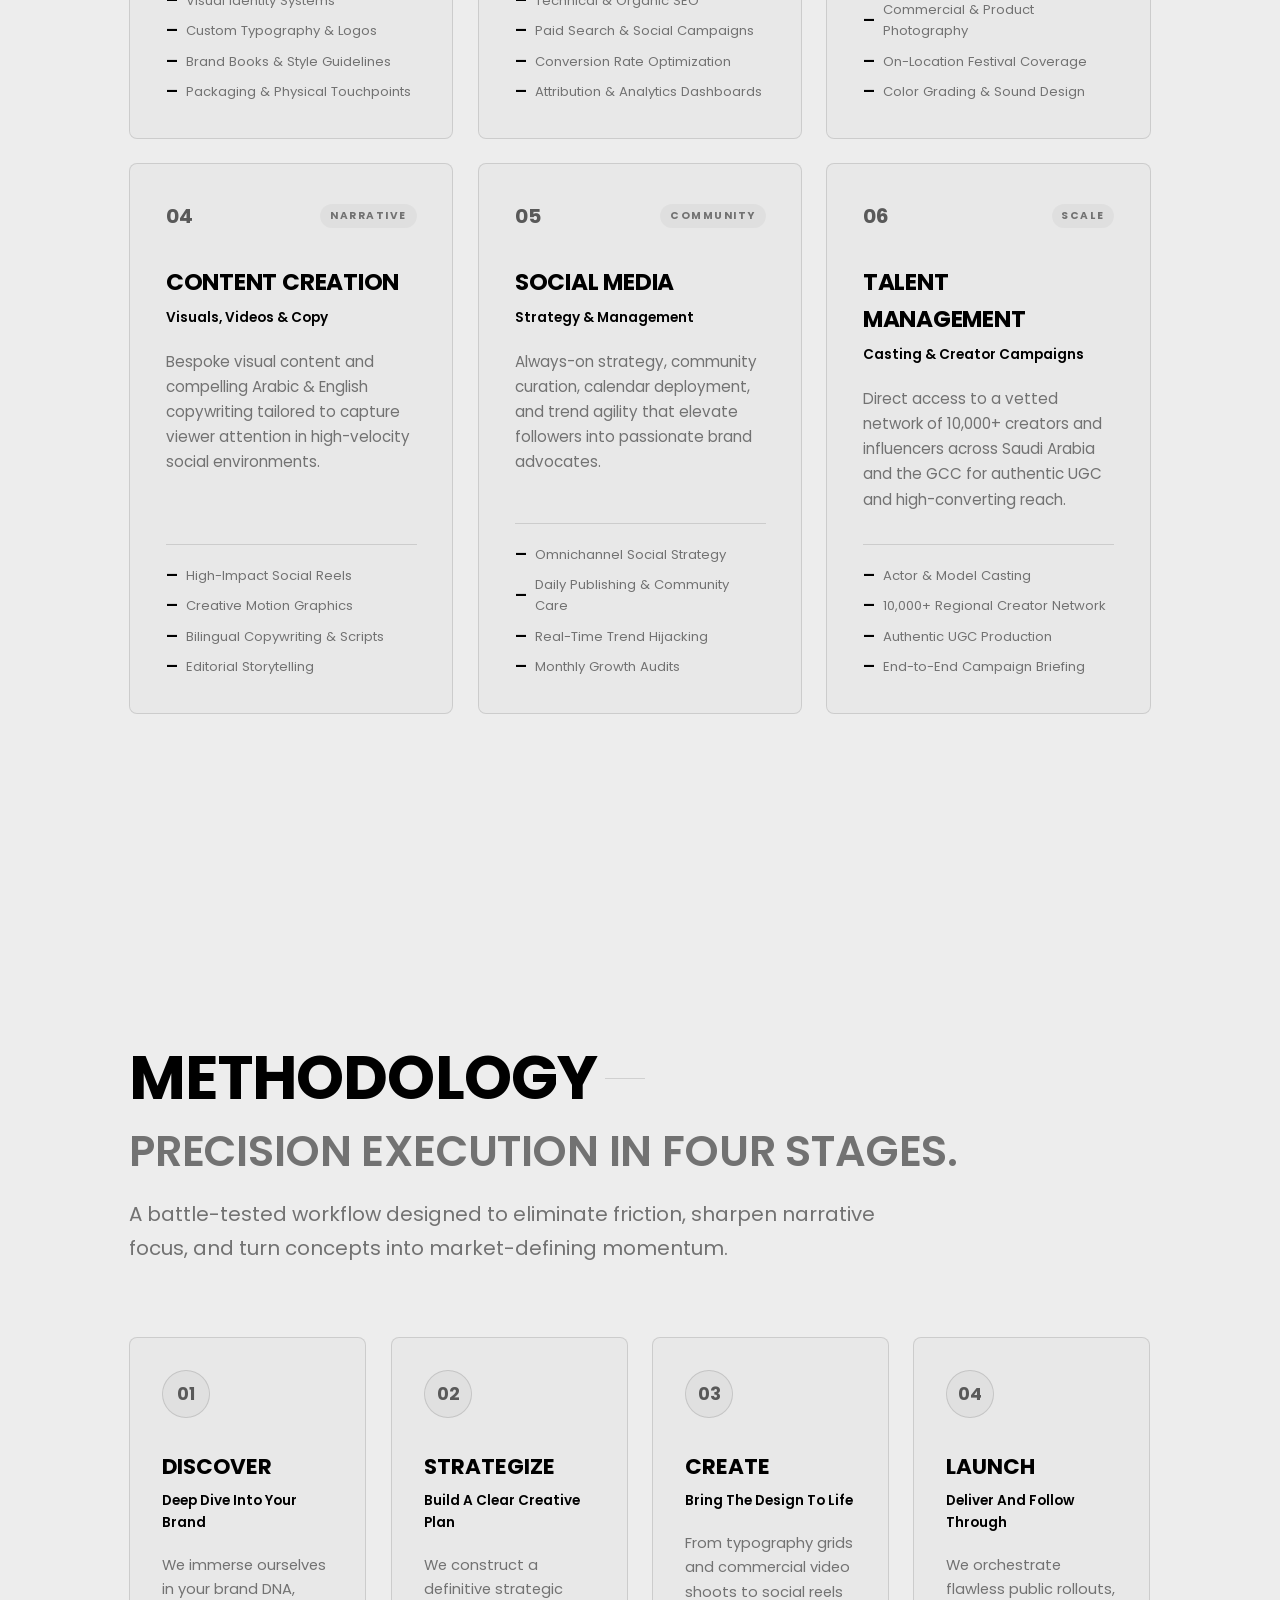
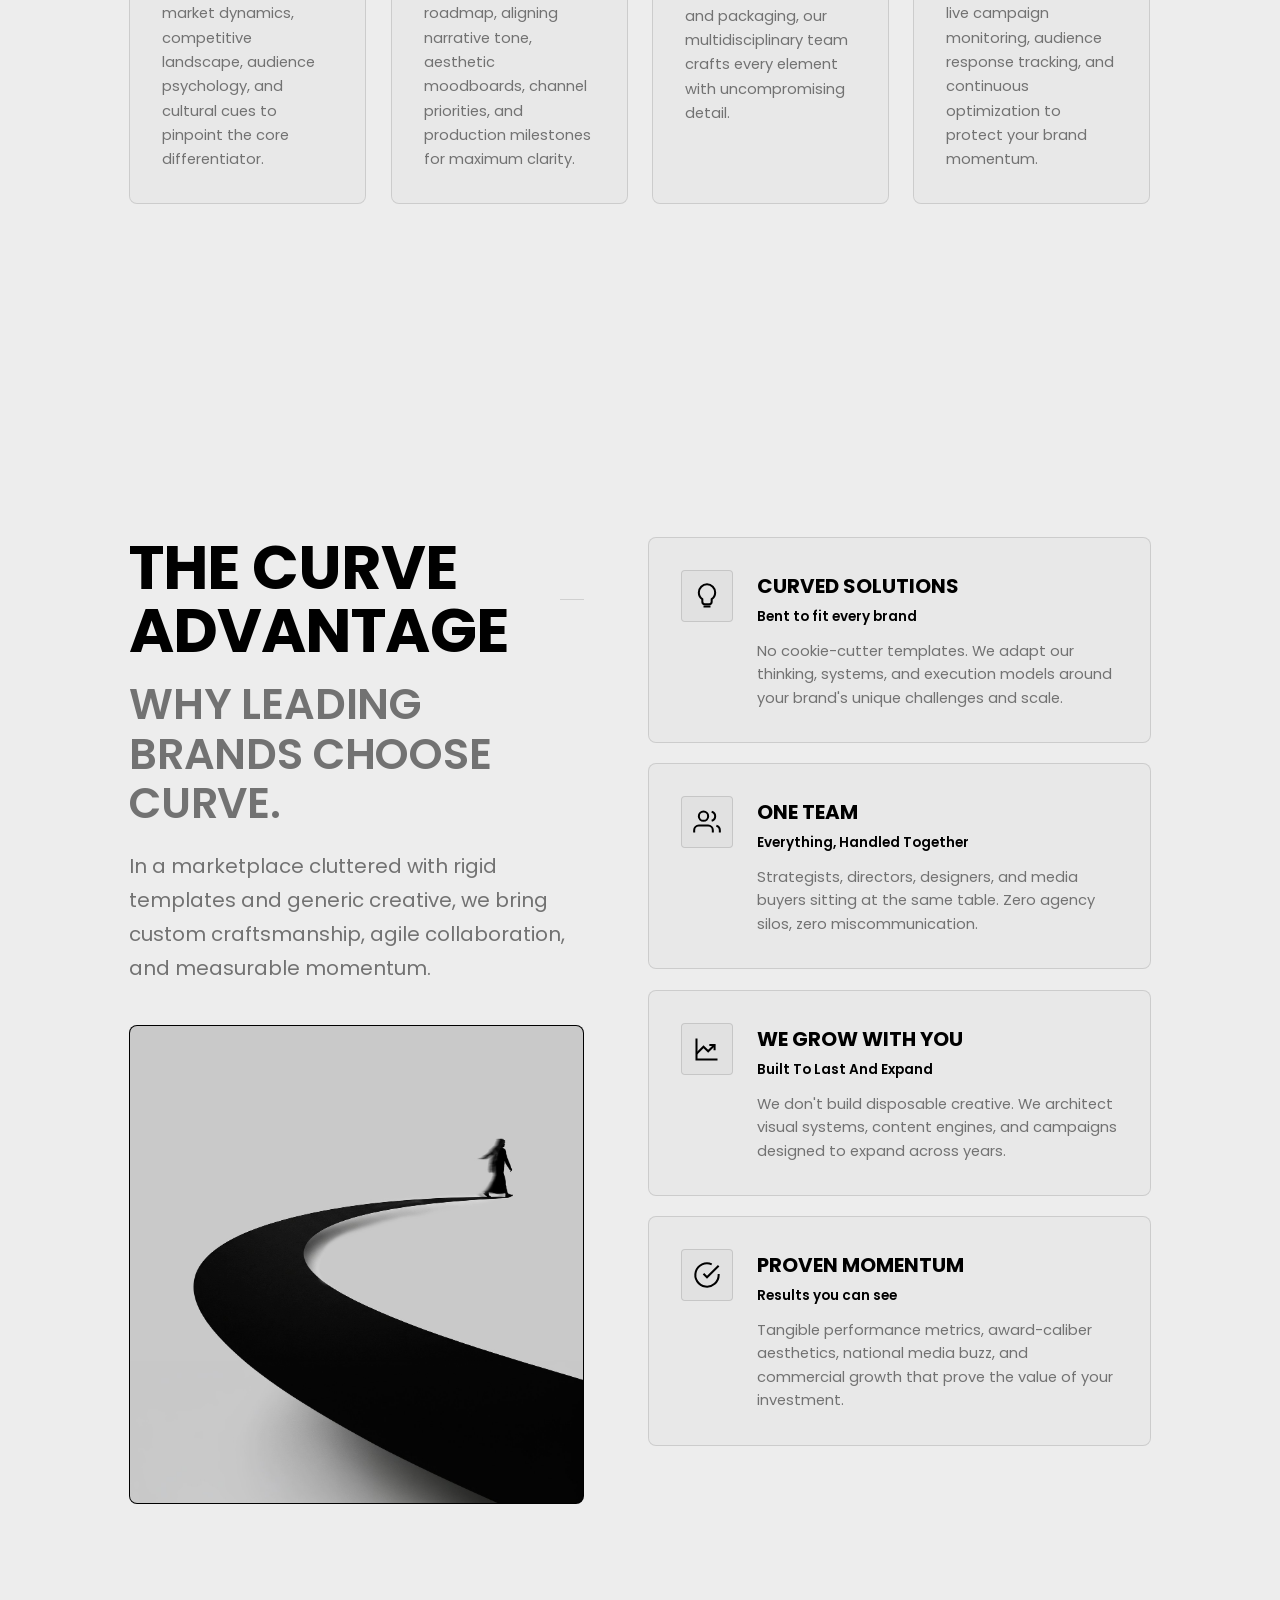
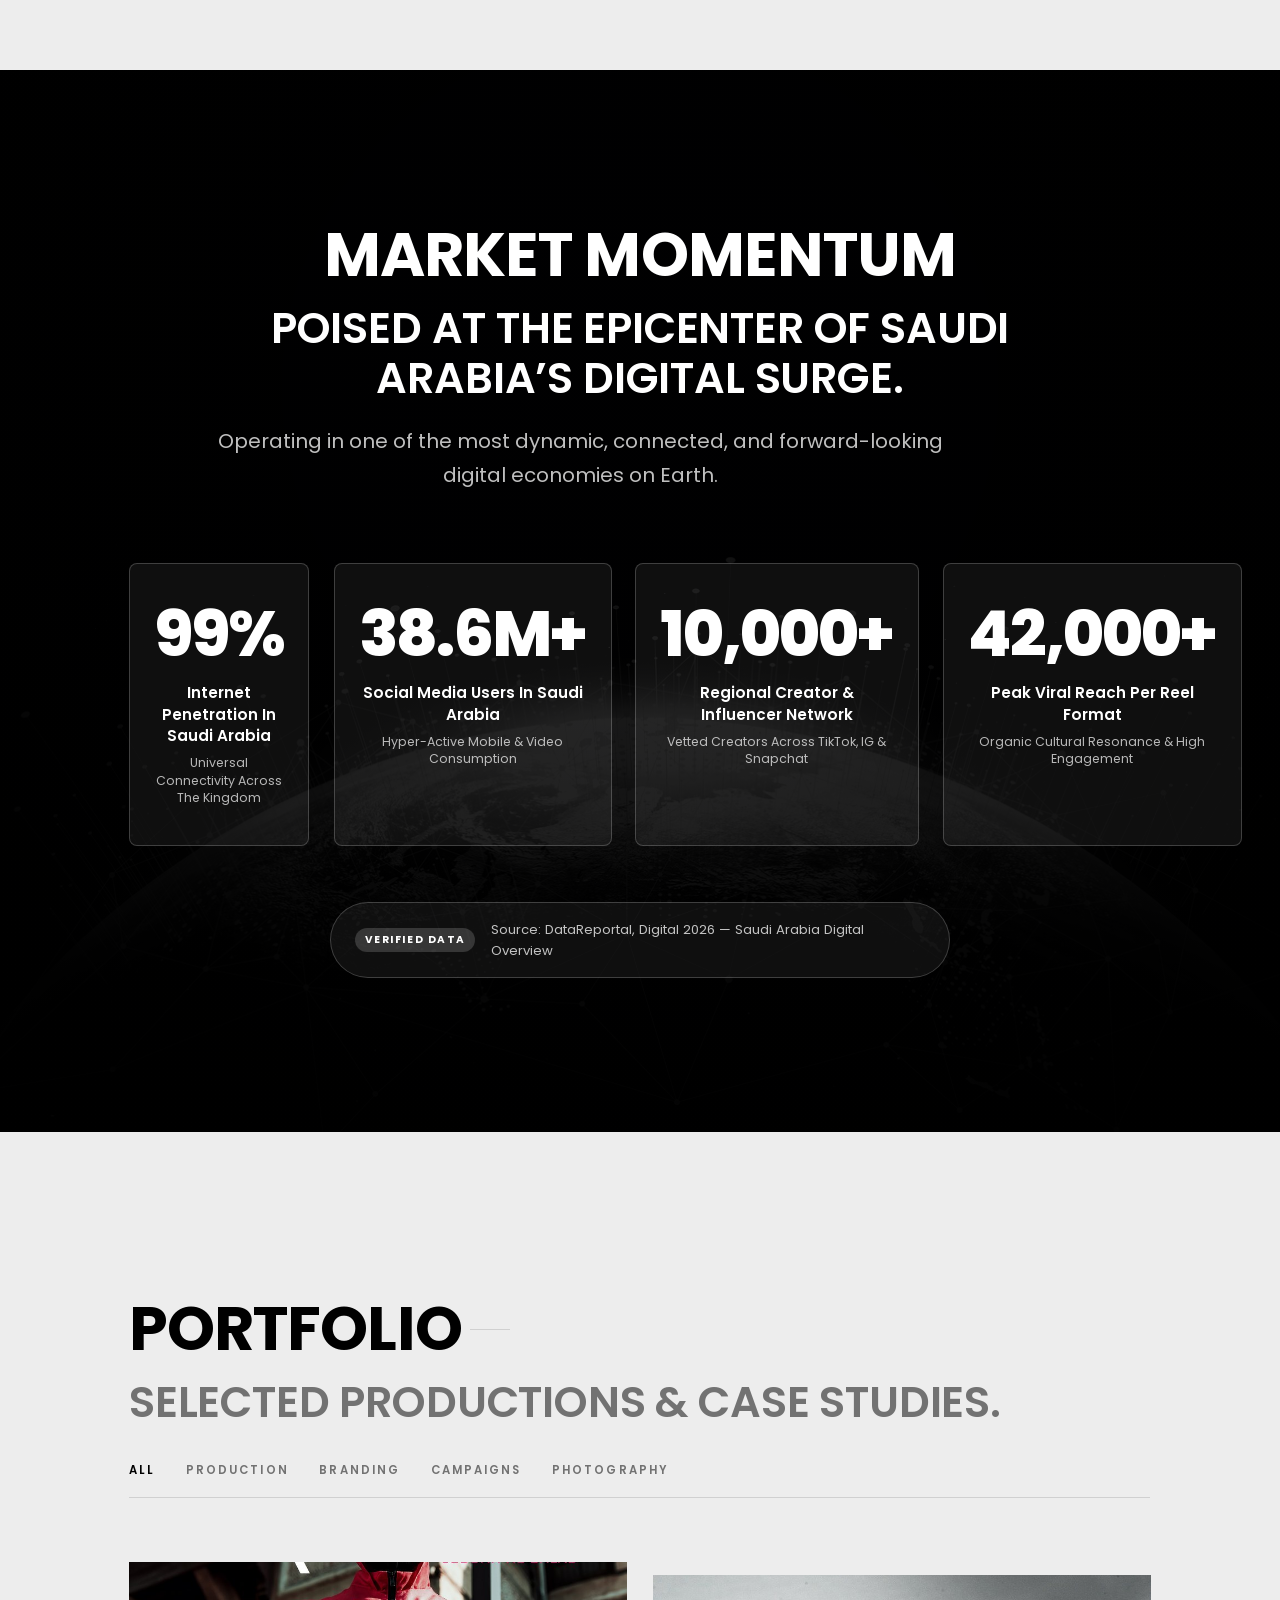
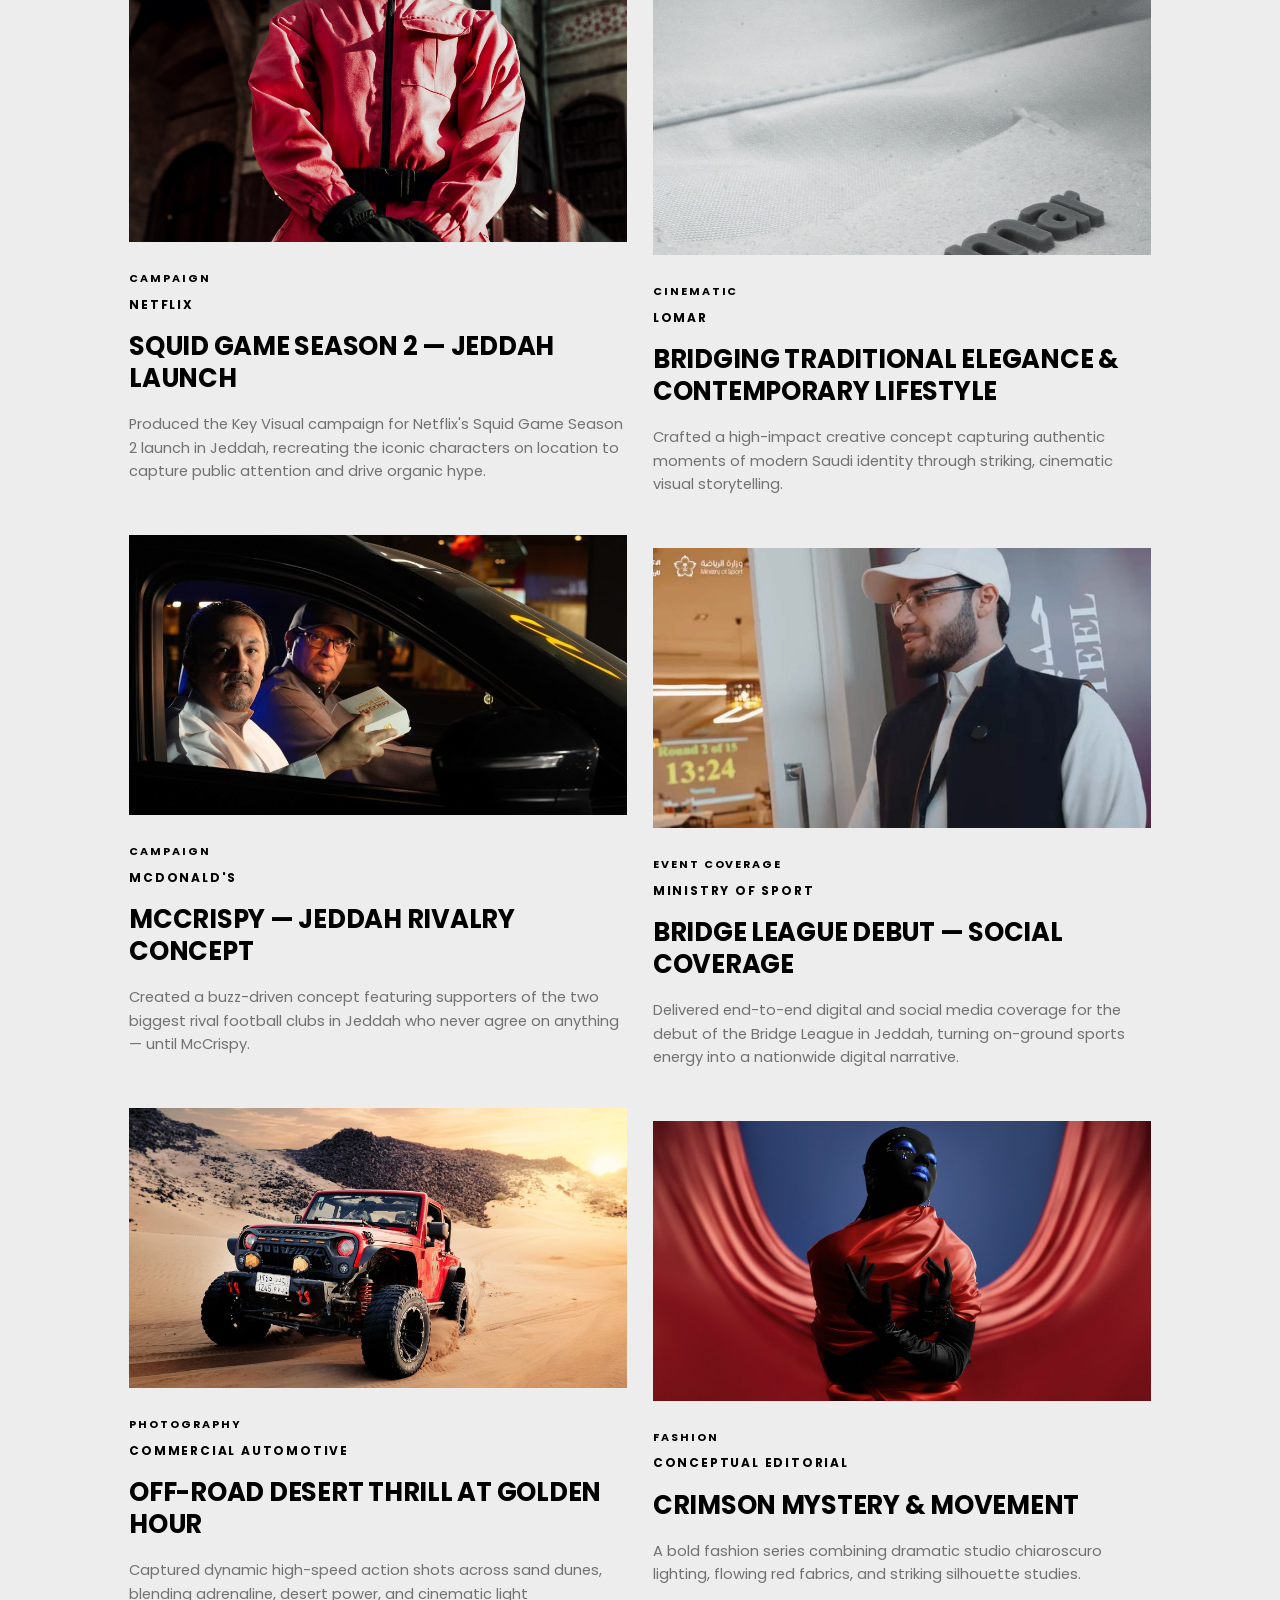
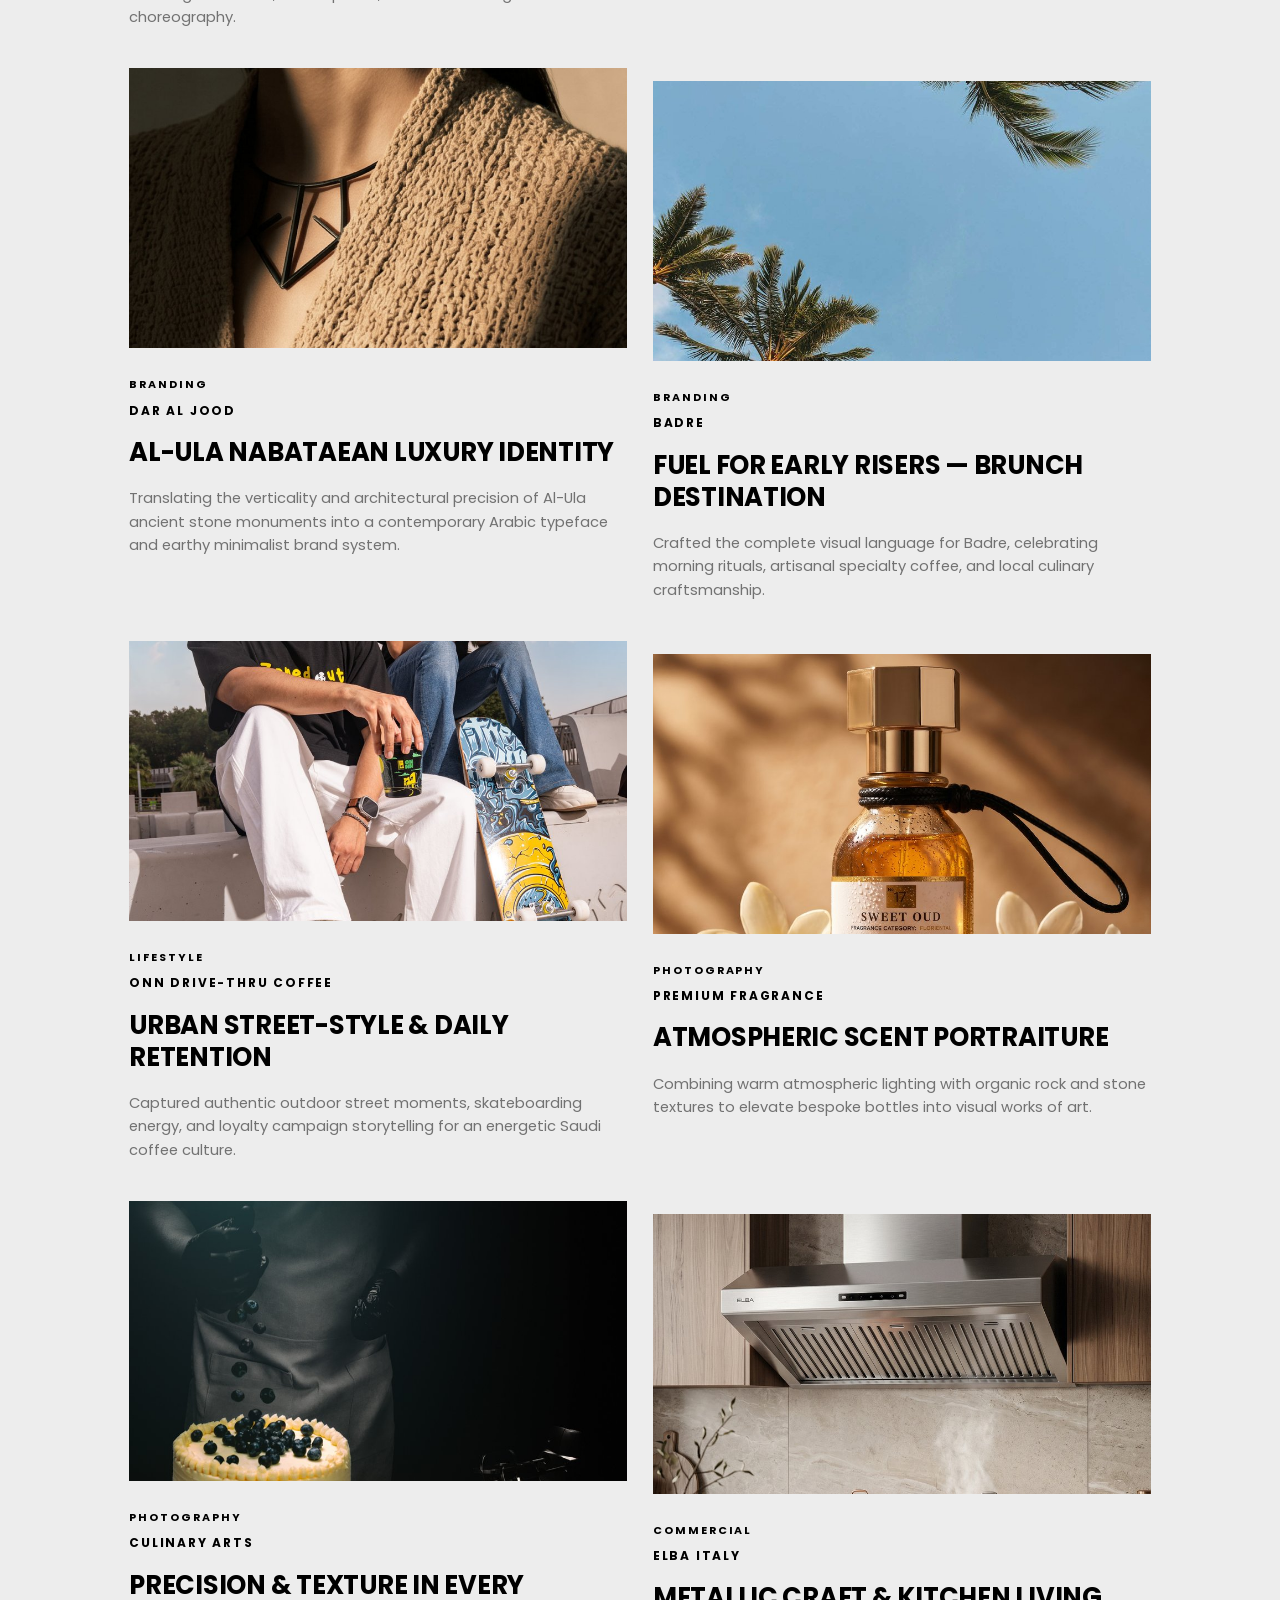
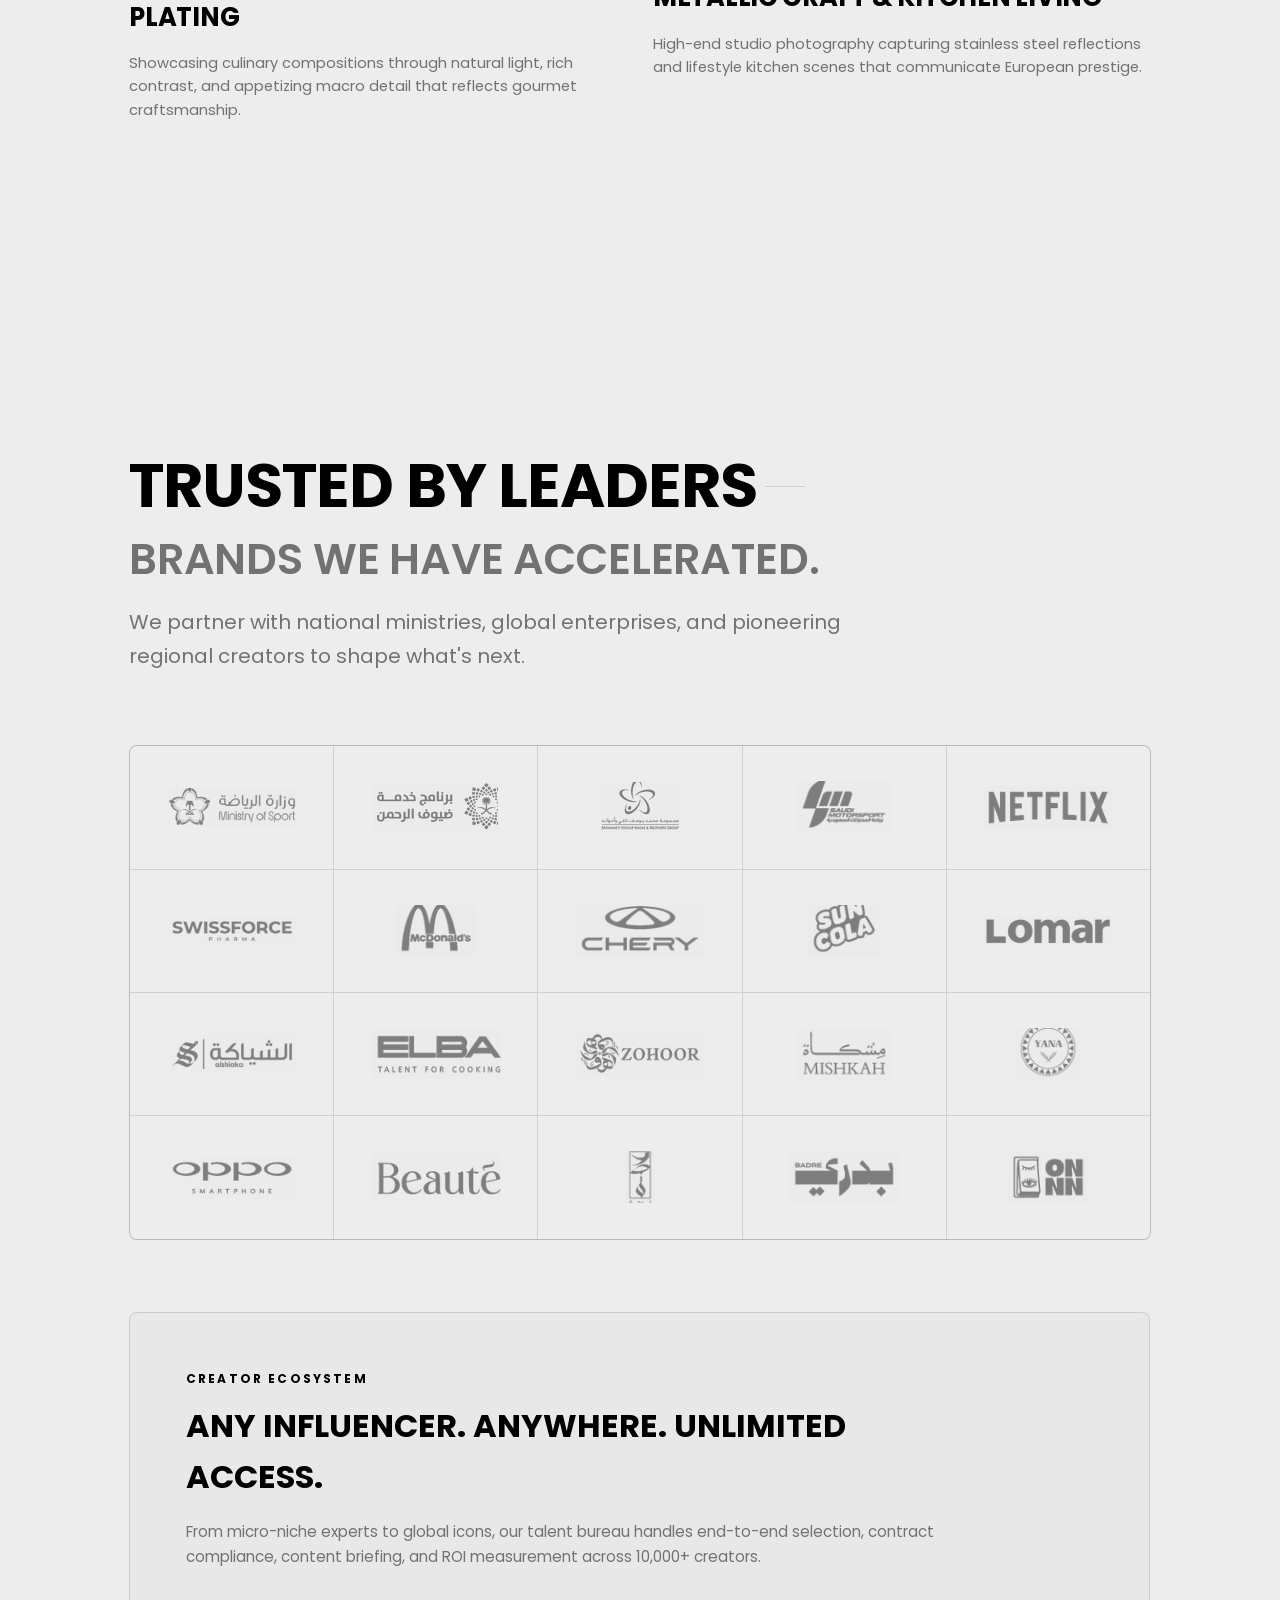
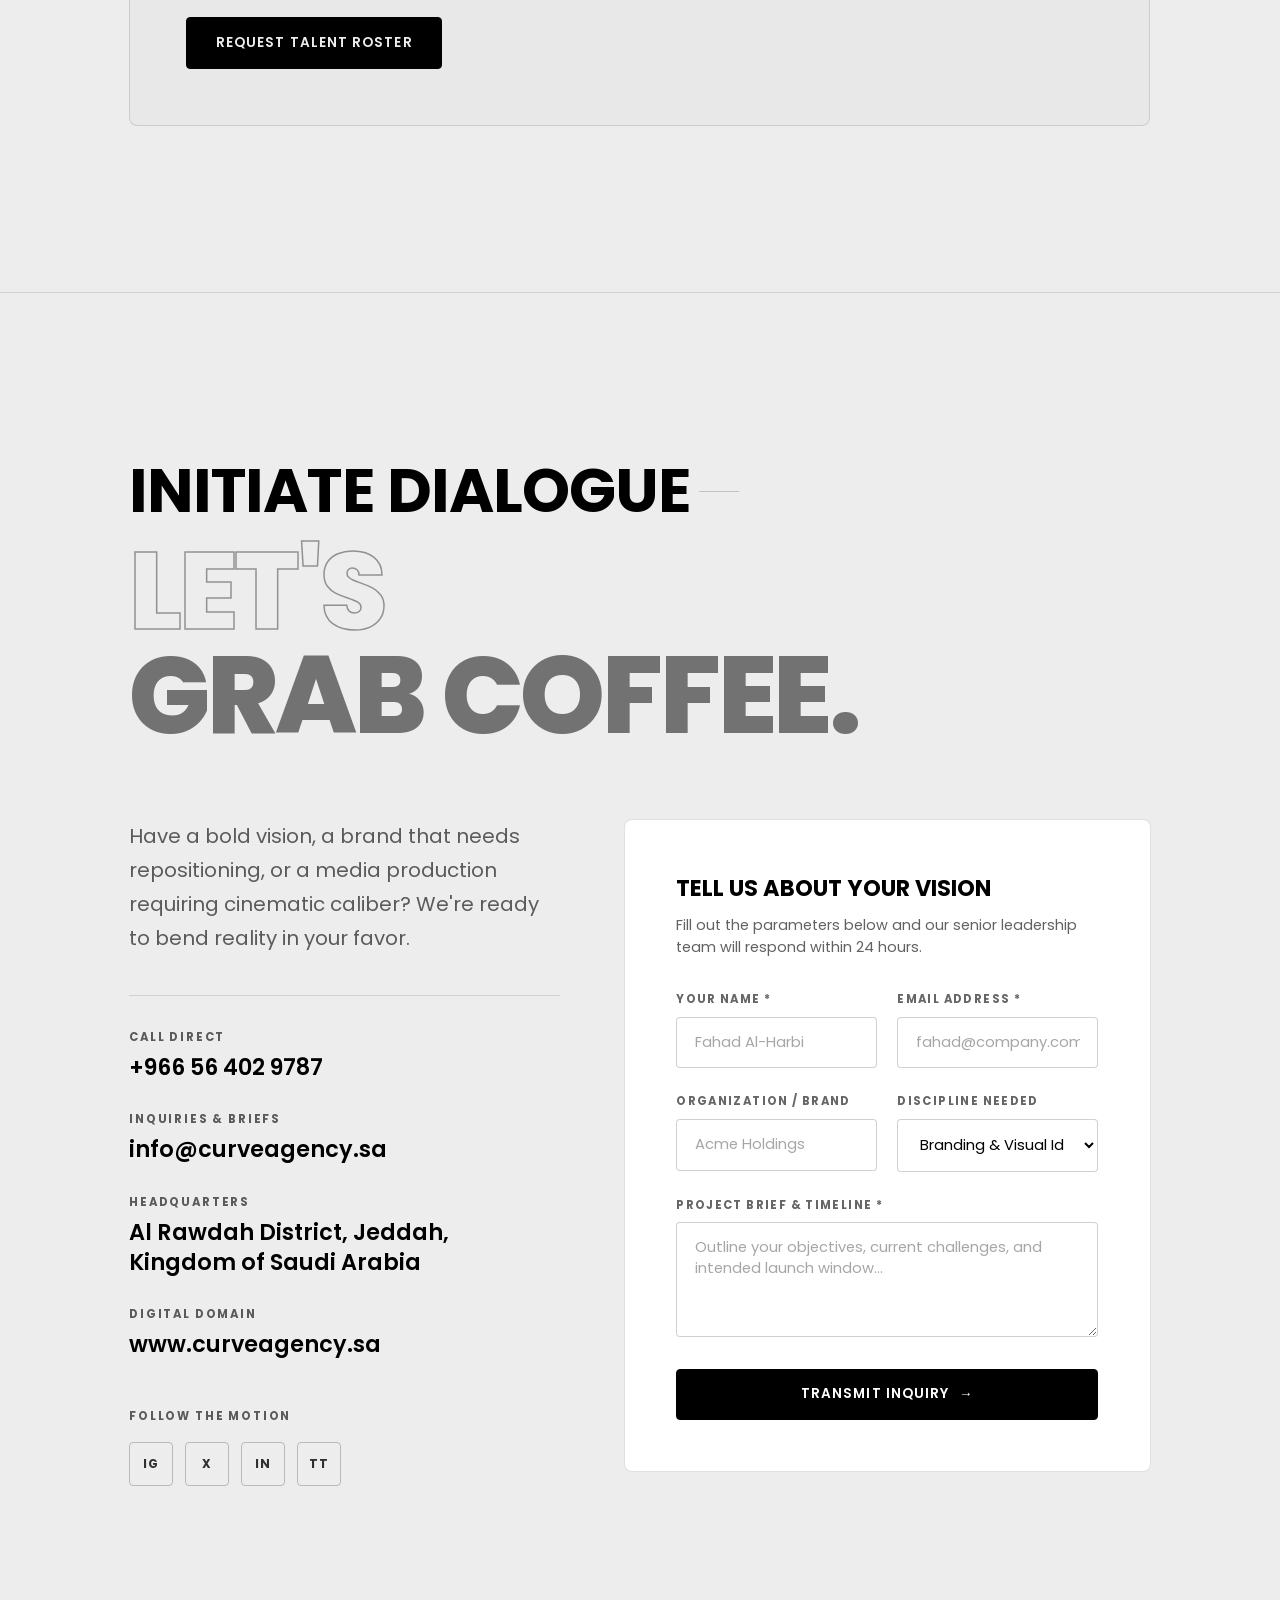
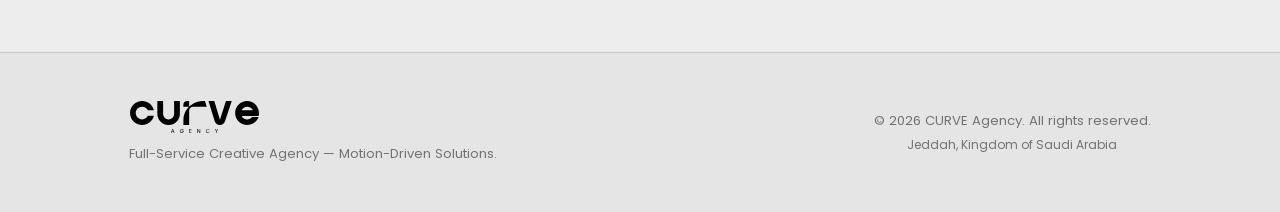
==== commit eb16690f: "Remove the COMPANY PROFILE card from the portfolio Twelve case studies remain, so the 2-column grid " ====
--- a/index.html
+++ b/index.html
@@ -736,22 +736,6 @@
               </p>
             </div>
           </article>
-          <!-- Work 13: CURVE Company Profile (the identity in application) -->
-          <article class="work-card" data-category="branding identity" data-index="13">
-            <div class="work-visual">
-              <img src="assets/web/work-company-profile.png" alt="CURVE Company Profile cover" class="work-img" loading="lazy">
-            </div>
-            <div class="work-info">
-              <div class="work-badge">BRAND DOCUMENT</div>
-              <span class="work-client">CURVE</span>
-              <h3 class="work-title">COMPANY PROFILE — IDENTITY IN APPLICATION</h3>
-              <p class="work-desc">
-                The agency's own profile deck: the wordmark, the geometric element set and the black-and-white
-                system carried across print, stationery, merchandise and digital touchpoints.
-              </p>
-            </div>
-          </article>
-
         </div>
       </div>
     </section>
--- a/styles.css
+++ b/styles.css
@@ -249,7 +249,7 @@
   font-size: 0.78rem;
   font-weight: 600;
   letter-spacing: 0.12em;
-  color: var(--text-pure);          /* header nav reads black (Alaa, 22 Sep 2026) */
+  color: var(--text-pure);          /* header nav reads black */
   text-decoration: none;
   text-transform: uppercase;
   position: relative;
@@ -794,16 +794,14 @@
 }
 
 .service-card:hover {
-  /* emphasis by inversion + lift — never by darkening the ground
-     (Alaa, 22 Sep 2026: "مابدي لما مرر الماوس ع شي وحدة يصيرو اغمق"). */
+  /* emphasis by inversion + lift — never by darkening the ground */
   background-color: #FFFFFF;
   border-color: #000000;
   transform: translateY(-4px);
   box-shadow: 0 18px 40px rgba(0, 0, 0, 0.10);
 }
 
-/* all six capability cards are identical — no card is singled out
-   (Alaa, 22 Sep 2026: "خلين كلن نفس اللون ماتميزلي وحدة"). */
+/* all six capability cards are identical — no card is singled out */
 
 .service-top {
   display: flex;
@@ -1956,7 +1954,7 @@
 
 /* --- BRAND IMAGERY: achromatic, motion-led (guideline p.16) ---------------- */
 /* brand photography stays achromatic; the portfolio shows the client's own work
-   in full colour at all times — no hover dependency (Alaa, 22 Sep 2026). */
+   in full colour at all times — no hover dependency. */
 .hero-bg-img { filter: grayscale(1) contrast(1.1) brightness(0.9); }
 .about-img { filter: grayscale(1) contrast(1.05); }
 .stats-bg-img { filter: grayscale(1) contrast(1.2); }
@@ -2190,7 +2188,7 @@
 
 
 /* ==========================================================================
-   LIGHT THEME — 22 Sep 2026 · approved by Alaa ("هيك ممتاز")
+   LIGHT THEME
    Ground #EDEDED, black headings, #727272 secondary text — taken from the website
    mockup on page 23 of CURVE BRAND GUIDELINE (1).pdf (measured: #EDEDED = 86% of
    the mockup pixels, #727272 = its grey type, which is the guideline's 55% tint).
@@ -2207,8 +2205,7 @@
 .hero-bg-img { filter: grayscale(1) contrast(1.06) brightness(1.04); }
 .site-footer { background-color: #E5E5E5; }
 .mobile-menu { background-color: rgba(237, 237, 237, 0.98); }
-/* the brand pattern band is gone — the page runs plain into the footer
-   (Alaa, 22 Sep 2026: "وحتى هون شيل الباترن"). */
+/* the brand pattern band is gone — the page runs plain into the footer */
 .brand-band { display: none; }
 .partner-cell { background-color: #EDEDED; }
 .partner-cell:hover { background-color: #E5E5E5; }
@@ -2219,8 +2216,7 @@
 .logo-img.logo-light { opacity: 1; }
 /* the contact section is no longer a special case — the whole site is light */
 .contact-section[data-ground="light"] { background-color: #EDEDED; }
-/* the contact ground is plain: its pattern veil and pinwheel were removed
-   (Alaa, 22 Sep 2026: "شيل الباترن اللي بالخلفية هون خليها سادة"). */
+/* the contact ground is plain: its pattern veil and pinwheel were removed */
 ::-webkit-scrollbar-track { background: #E5E5E5; }
 ::-webkit-scrollbar-thumb { background: rgba(0, 0, 0, 0.28); }
 ::selection { background: #000000; color: #EDEDED; }
@@ -2232,7 +2228,7 @@
 .service-num, .step-num, .stat-label, .card-caption, .mobile-contact-line,
 .form-group label, .footer-link, .footer-note, .scroll-hint { color: #595959; }
 /* header nav + the type directly under each work image read black; the work
-   description (`.work-desc`) stays grey (Alaa, 22 Sep 2026). */
+   description (`.work-desc`) stays grey. */
 .nav-link, .work-badge, .work-client { color: #000000; }
 .form-container .form-group input::placeholder, .form-container .form-group textarea::placeholder,
 .form-group input::placeholder, .form-group textarea::placeholder { color: rgba(0, 0, 0, 0.45); }
@@ -2240,7 +2236,7 @@
 
 
 /* ==========================================================================
-   OFFICIAL SVG ASSETS (Alaa's exports) — 22 Sep 2026
+   OFFICIAL SVG ASSETS — 22 Sep 2026
    logo/logo-0٧.svg  -> the lockup (ink ratio 4.025)  -> header + footer, recoloured #000000
    logo/logo-0٨.svg  -> the mark  (ink ratio 0.972)   -> favicon
    PATTERN & ELEMENTS-01..06 -> the identity's geometric elements (arch, hook, pinwheel,
@@ -2284,7 +2280,7 @@
 
 
 /* ==========================================================================
-   HEADER, read out of Alaa's own nav-strip exports (paner/panner-0١-0٢.svg and
+   HEADER, read out of the nav-strip exports (paner/panner-0١-0٢.svg and
    paner/panner-0٢.svg, 1920x112) — measured from the rendered strip:
      bar height 112/1920 = 5.83% of viewport width   -> 84px at 1440
      logo/left cluster starts at x=66  = 3.44% inset
@@ -2304,15 +2300,8 @@
 }
 
 
-/* the COMPANY PROFILE card closes the portfolio as a deliberate wide feature
-   (13 cards in a 2-column grid would otherwise leave an orphan slot) */
-.work-card[data-index="13"] { grid-column: 1 / -1; }
-.work-card[data-index="13"] .work-visual { aspect-ratio: 21 / 9; max-height: 420px; }
-.work-card[data-index="13"] .work-img { object-fit: cover; object-position: left center; }
-
-
 /* ==========================================================================
-   SECTION TITLES — measured from Alaa's own "ABOUT CURVE" composition
+   SECTION TITLES — measured from the "ABOUT CURVE" composition
    (paner/panner-0١-0٣.svg, rendered 1600x900):
      "ABOUT CURVE"                              cap 54px = 3.38% of width · rgb(0,0,0)
      "WE SHAPE BRANDS THAT REFUSE TO STAND STILL." cap 38px = 2.38% of width · #727272
@@ -2349,7 +2338,7 @@
 
 
 /* ==========================================================================
-   HERO ARTWORK — Alaa's "IN MOTION" banner (paner/panner-0١.svg) replaces the typed
+   HERO ARTWORK — the "IN MOTION" banner (paner/panner-0١.svg) replaces the typed
    headline. The artwork ships with a flat #efefef ground and embedded rasters, so it is
    rasterised at 2880x1620 and luminance-keyed to transparency (95.4% transparent) to sit
    over the hero photograph; the h1 keeps the text for screen readers.
@@ -2387,8 +2376,7 @@
 /* ==========================================================================
    DARK BAND — MARKET MOMENTUM (#stats): the one inverted section.
    Its ground is #030304 behind a dark photo overlay, so every line inside it
-   reads WHITE instead of the page's black/grey ink (Alaa, 22 Sep 2026:
-   "شوف كيف مظلم هالمكان خلي الخطوط بالابيض"). Scoped to .stats-section so the
+   reads WHITE instead of the page's black/grey ink. Scoped to .stats-section so the
    light sections keep their black headings.
    ========================================================================== */
 .stats-section .section-idx,
@@ -2417,8 +2405,7 @@
 .stats-section .source-text { color: rgba(255, 255, 255, 0.75); }
 
 /* ==========================================================================
-   BLACK NAV BAR — the top strip is solid black with white content
-   (Alaa, 22 Sep 2026: "والناف بار خليه اسود متل ما اتفقنا").
+   BLACK NAV BAR — the top strip is solid black with white content.
    The header wordmark art is the black export, so it is inverted to white here;
    every control inside the bar switches to white for the dark ground.
    ========================================================================== */
@@ -2448,3 +2435,50 @@
 .site-header .nav-cta { border-color: rgba(255, 255, 255, 0.5); color: #FFFFFF; }
 .site-header .nav-cta:hover { background-color: #FFFFFF; border-color: #FFFFFF; color: #000000; }
 .site-header .hamburger-bar { background-color: #FFFFFF; }
+
+/* ==========================================================================
+   HOVER LANGUAGE: movement only — never a colour or fill change.
+   Hovering lifts the element and adds a soft shadow; every surface keeps its
+   resting background, border and text colour, so nothing turns white and nothing
+   darkens under the pointer.
+   ========================================================================== */
+.service-card:hover {
+  background-color: var(--bg-surface);
+  border-color: var(--border-dim);
+  transform: translateY(-4px);
+  box-shadow: 0 16px 36px rgba(0, 0, 0, 0.08);
+}
+.why-card:hover {
+  background-color: var(--bg-surface);
+  border-color: var(--border-dim);
+  transform: translateX(4px);
+  box-shadow: 0 16px 36px rgba(0, 0, 0, 0.08);
+}
+html[dir="rtl"] .why-card:hover { transform: translateX(-4px); }
+.why-card:hover .why-card-icon {
+  background: rgba(0, 0, 0, 0.03);
+  border-color: var(--border-dim);
+  color: var(--text-pure);
+}
+.btn-primary:hover {
+  background-color: var(--text-pure);
+  border-color: var(--text-pure);
+  color: var(--bg-dark);
+  transform: translateY(-2px);
+  box-shadow: 0 12px 26px rgba(0, 0, 0, 0.20);
+}
+.btn-ghost:hover {
+  background-color: transparent;
+  border-color: var(--border-light);
+  color: var(--text-pure);
+  transform: translateY(-2px);
+  box-shadow: 0 10px 22px rgba(0, 0, 0, 0.10);
+}
+.btn-outline:hover {
+  background-color: transparent;
+  border-color: var(--border-dim);
+  color: var(--text-primary);
+  transform: translateY(-2px);
+  box-shadow: 0 10px 22px rgba(0, 0, 0, 0.10);
+}
+.partner-cell:hover { background-color: #EDEDED; }   /* the logo wall keeps its ground */
